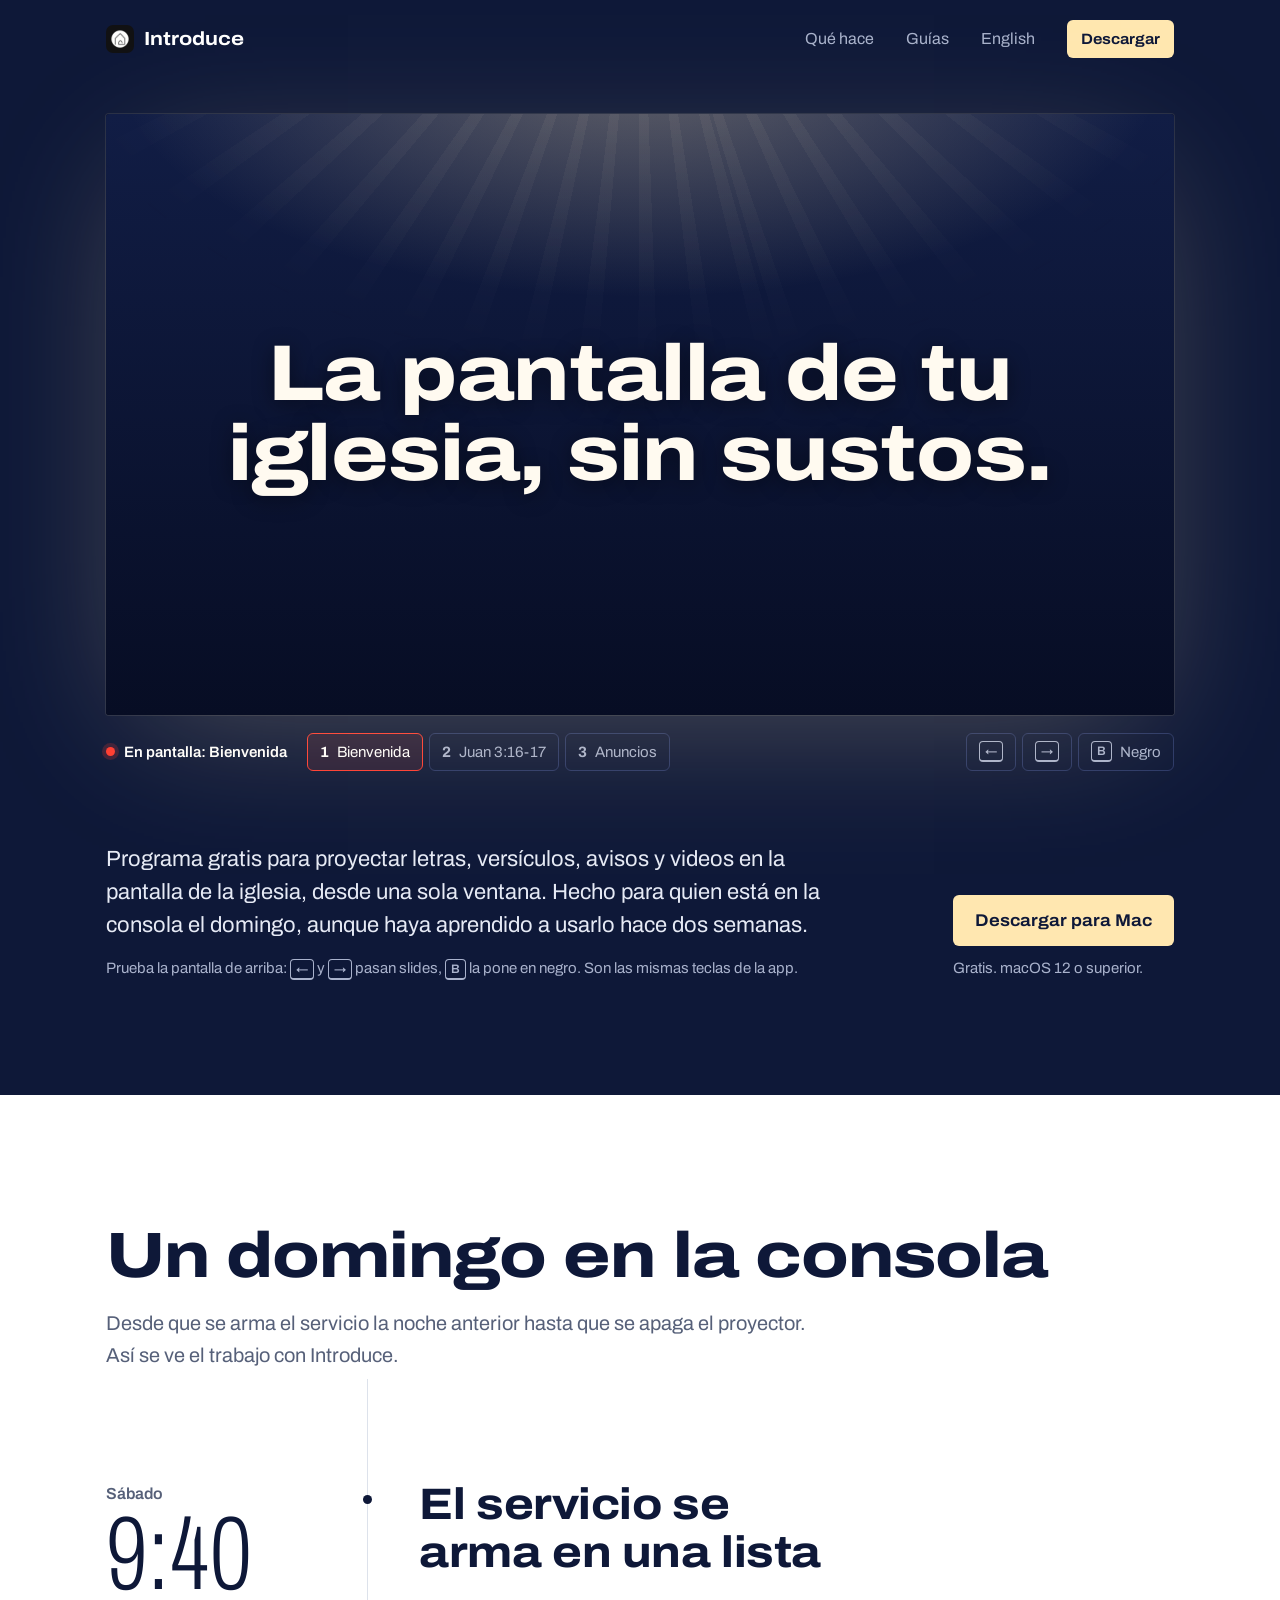
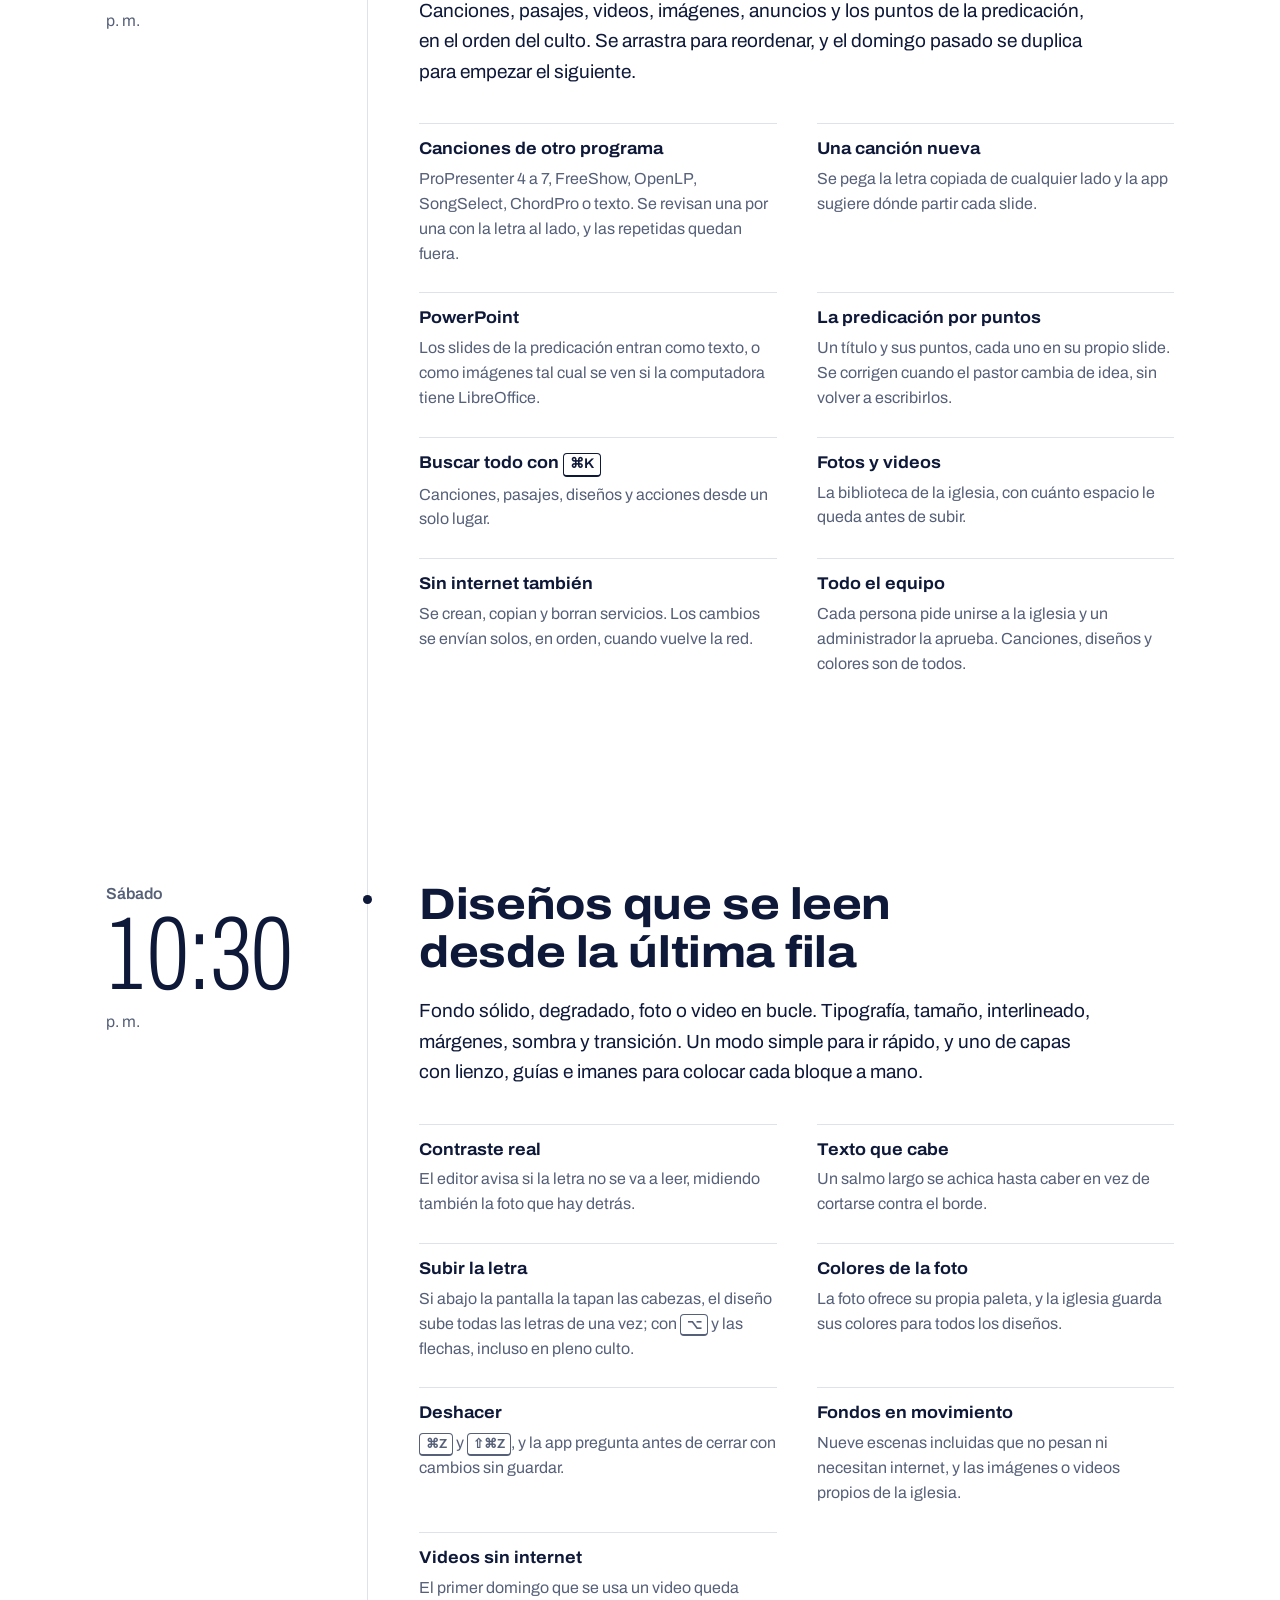
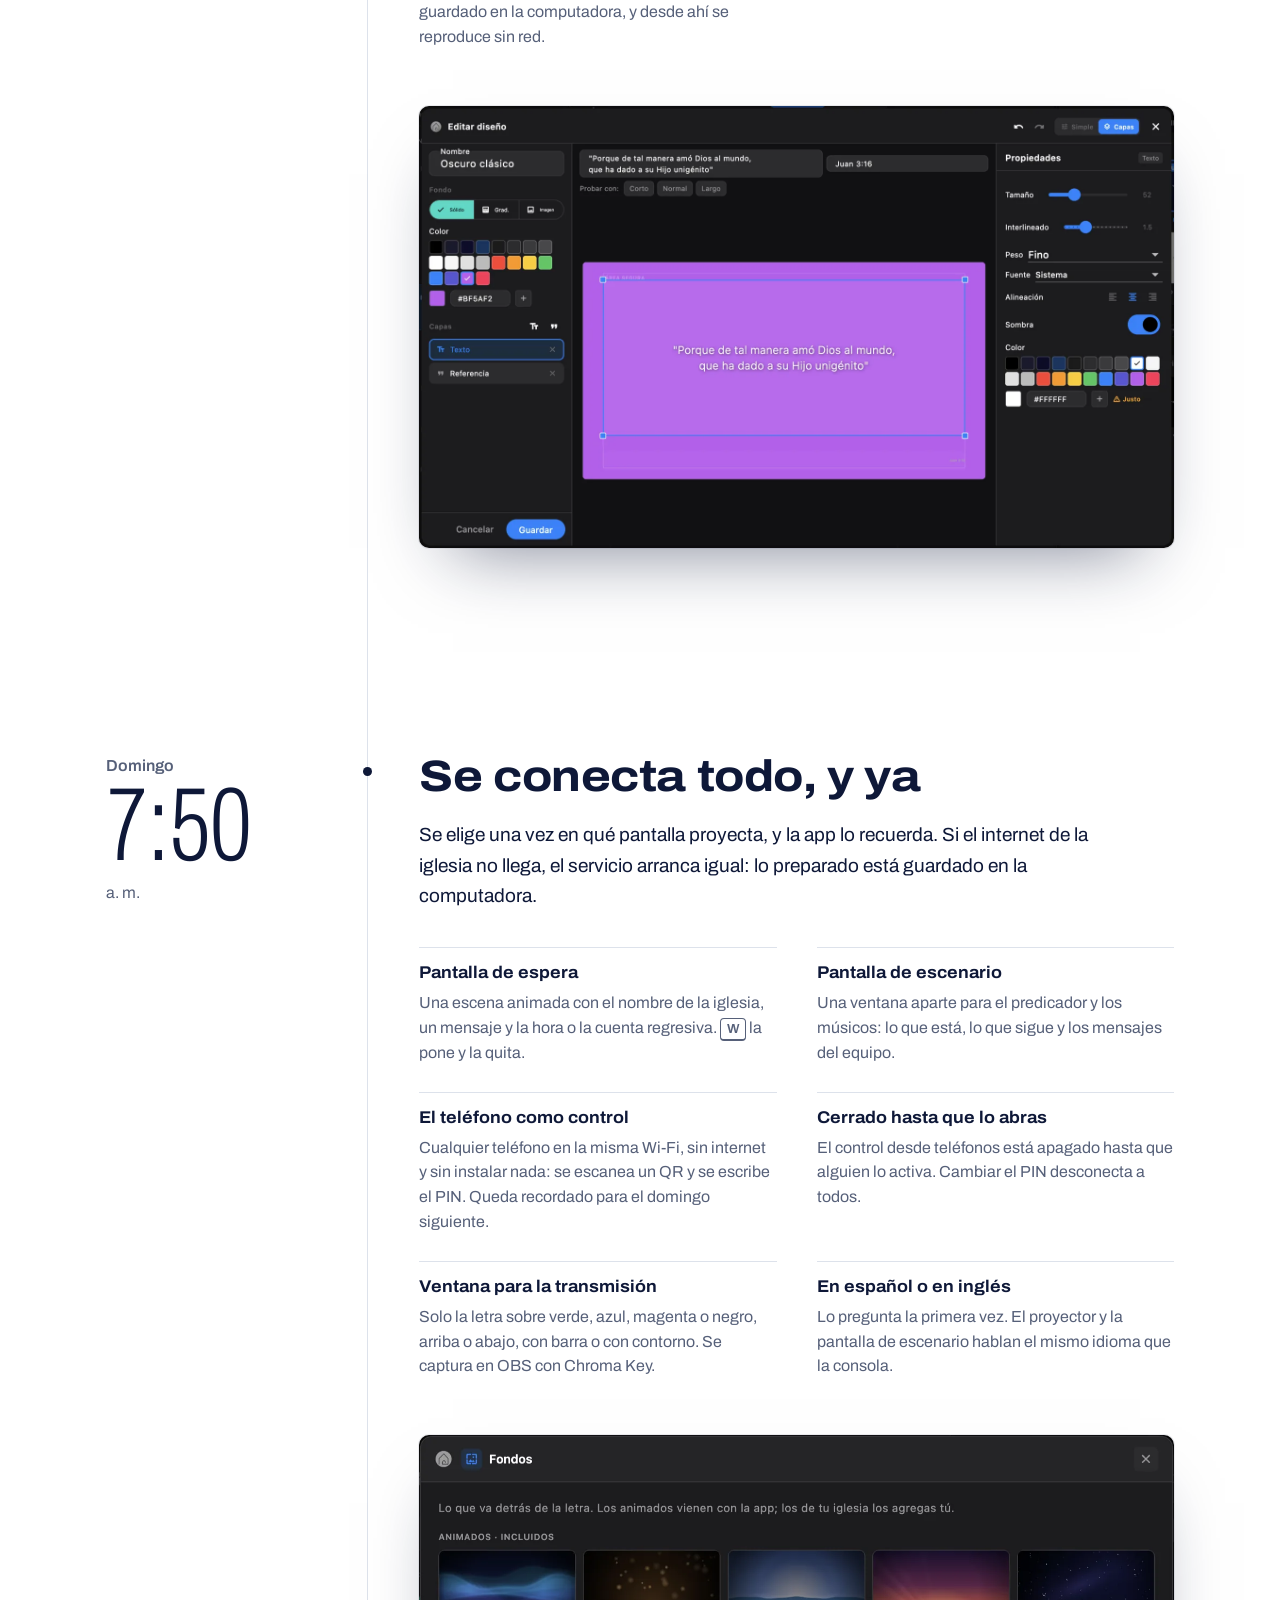
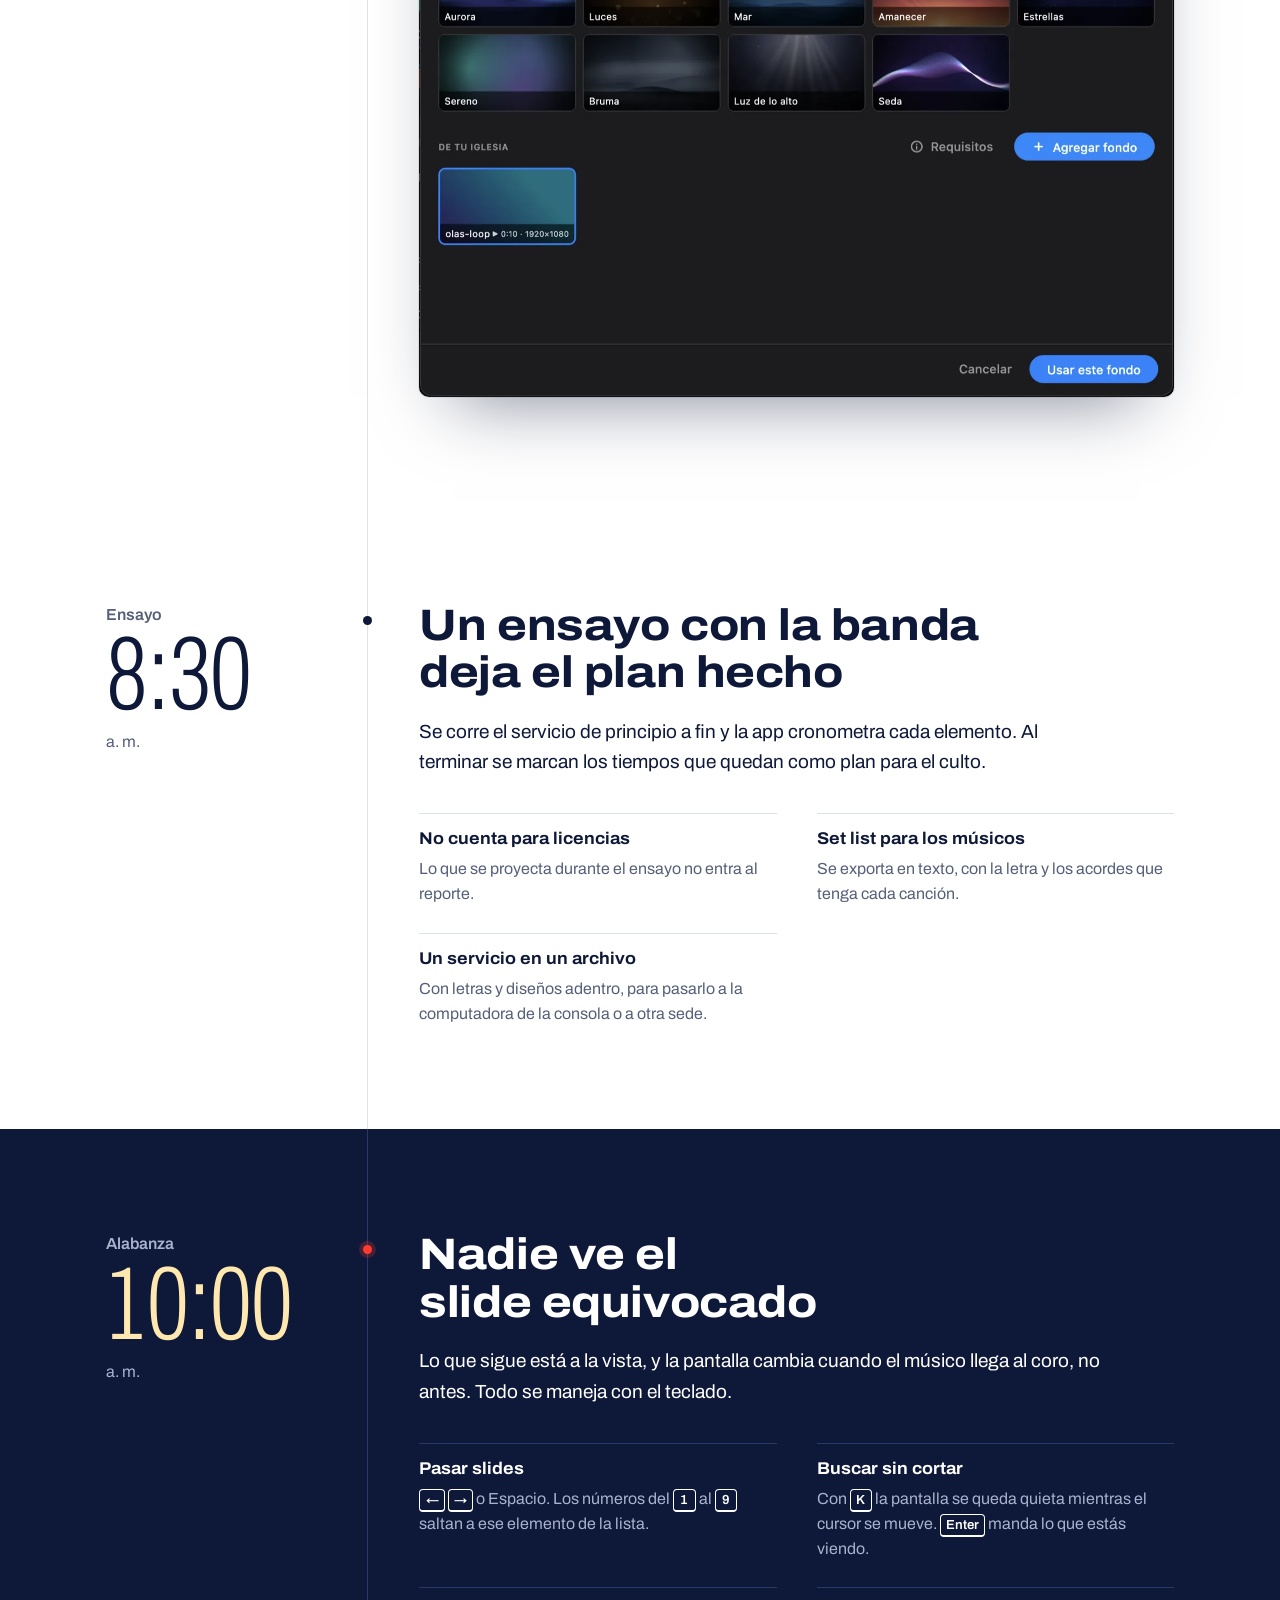
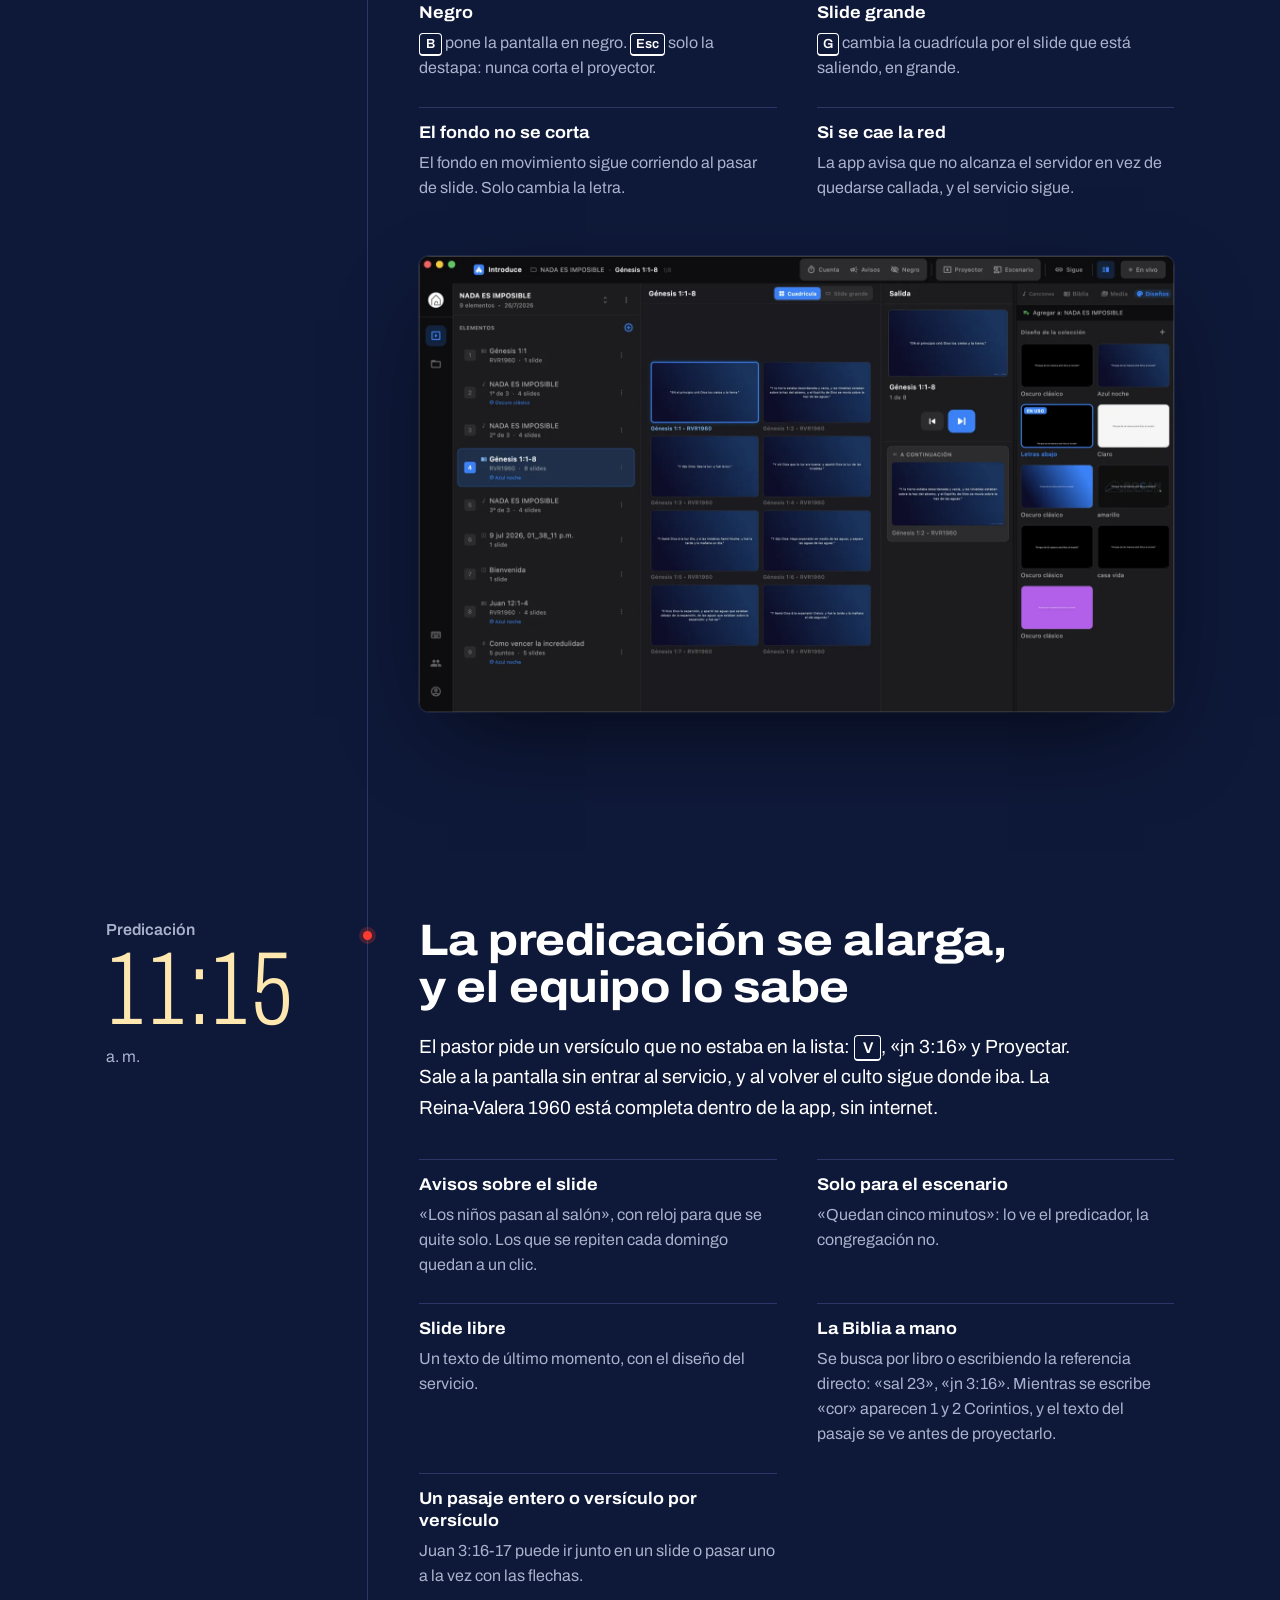
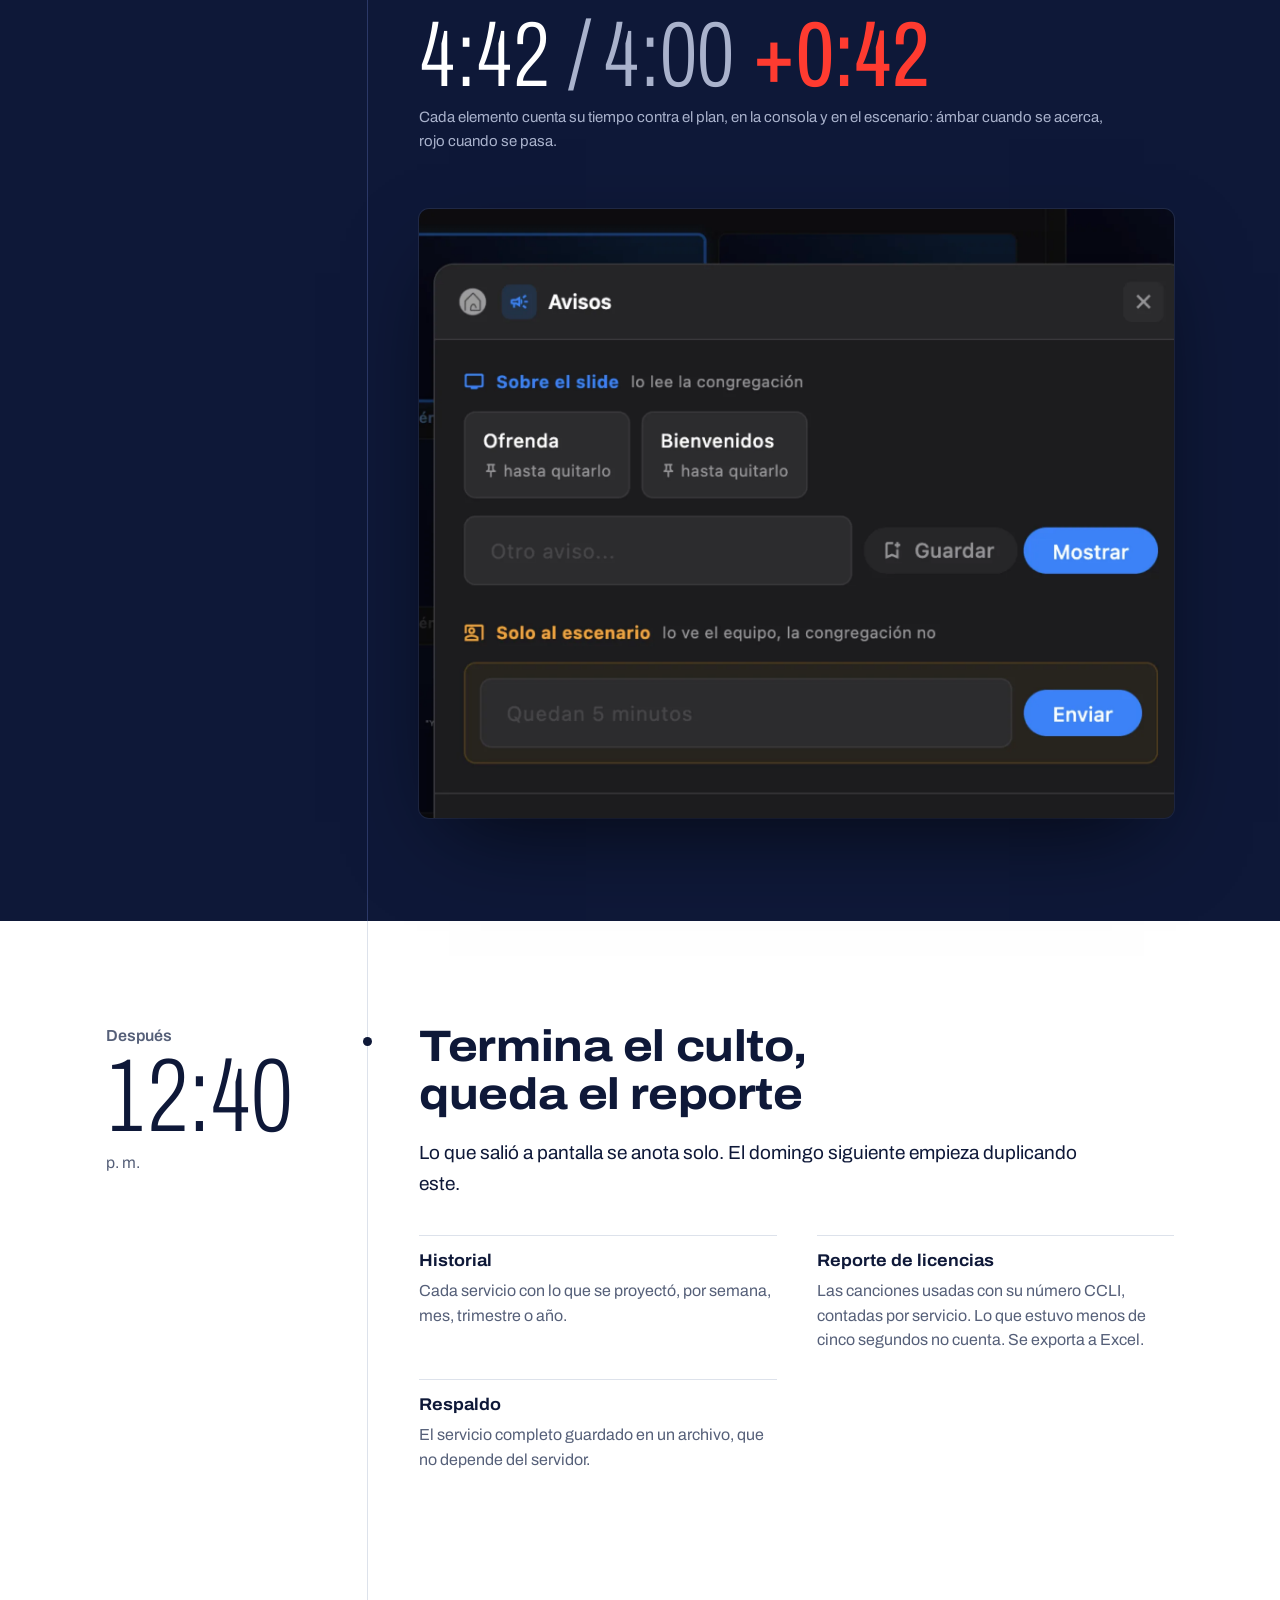
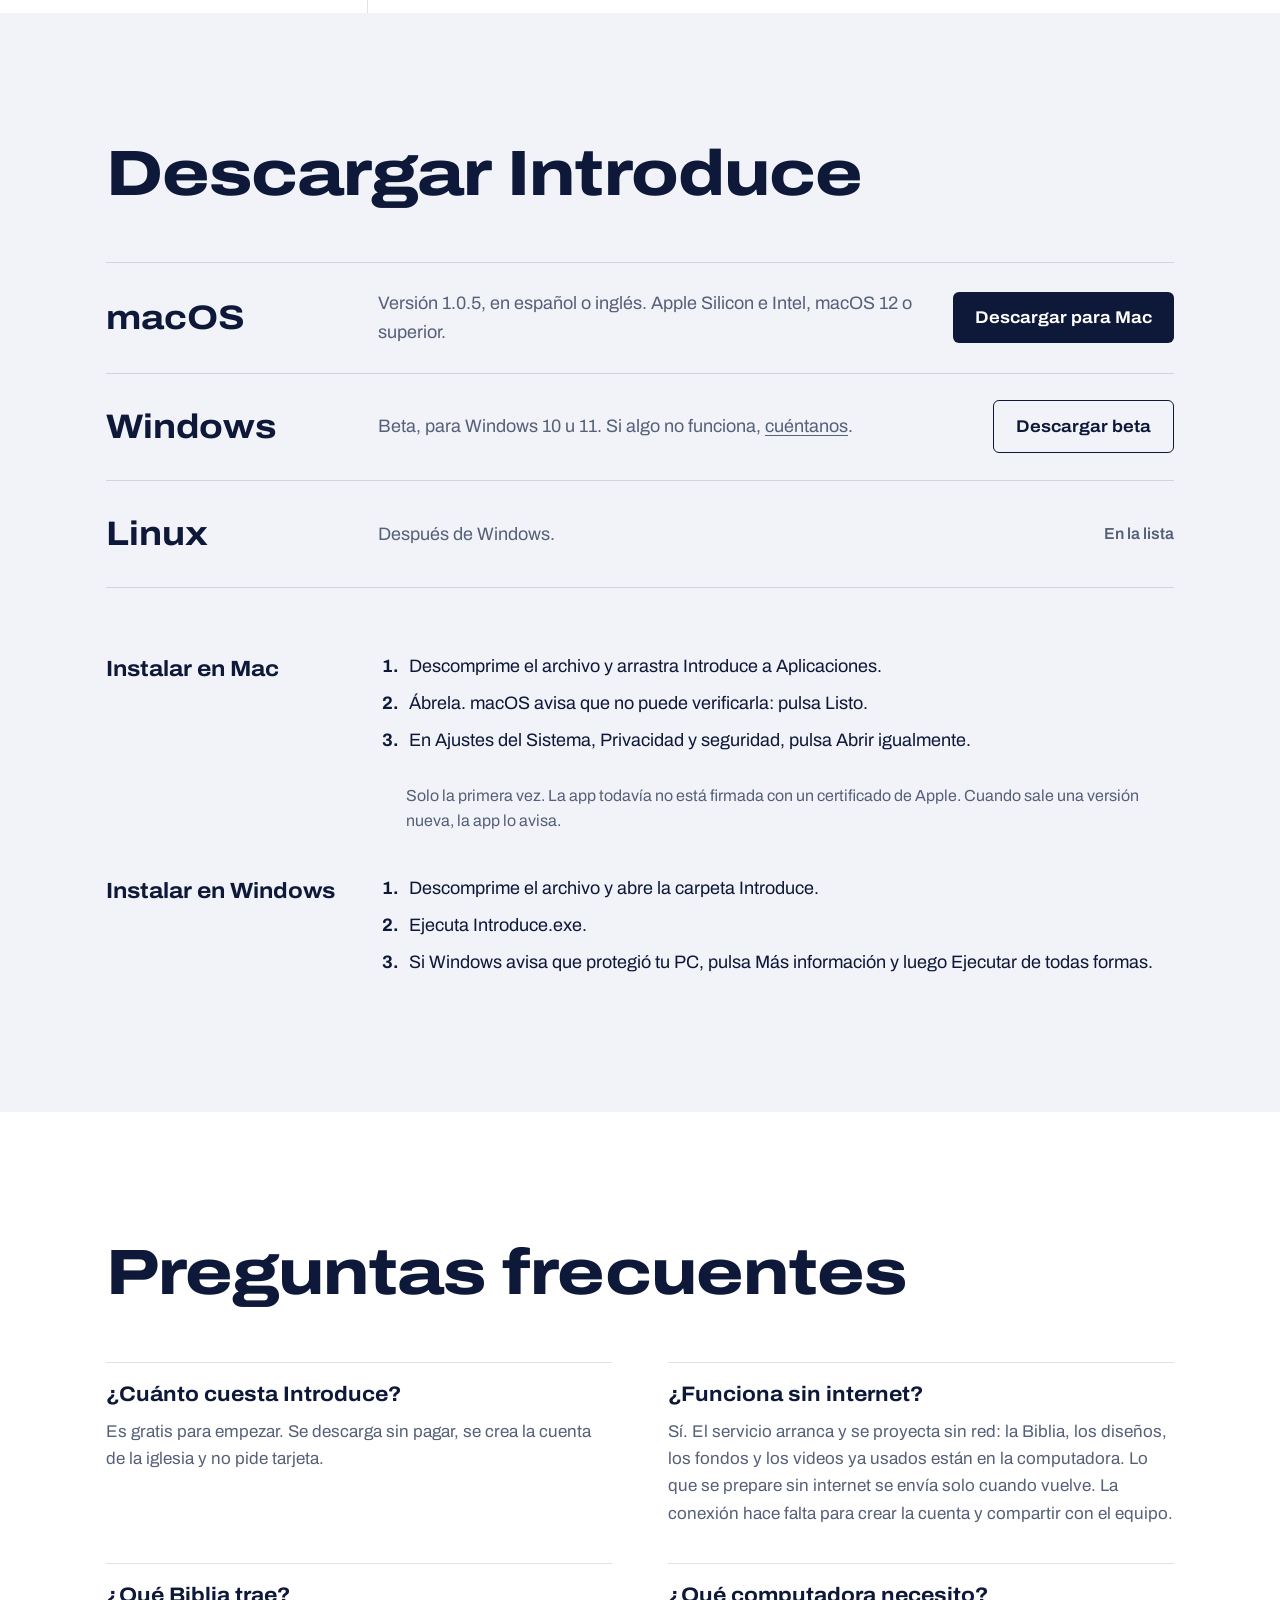
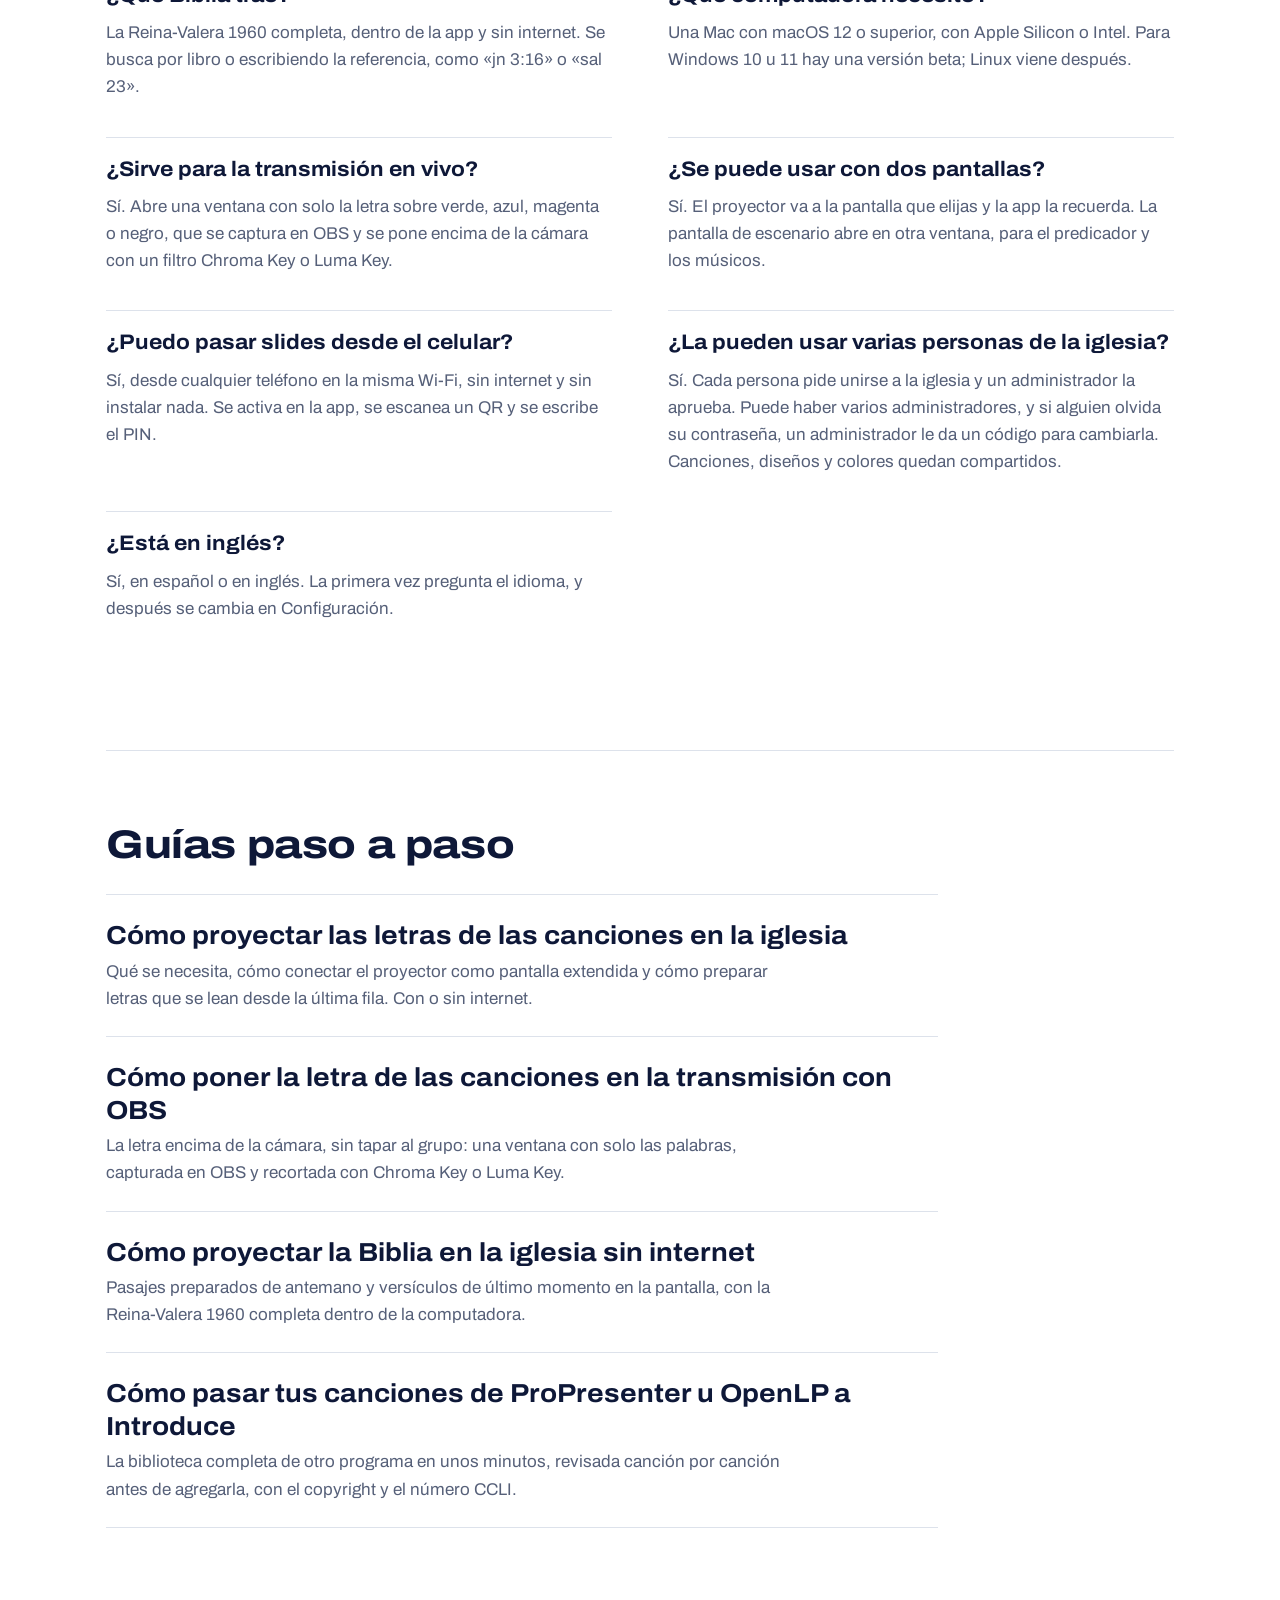
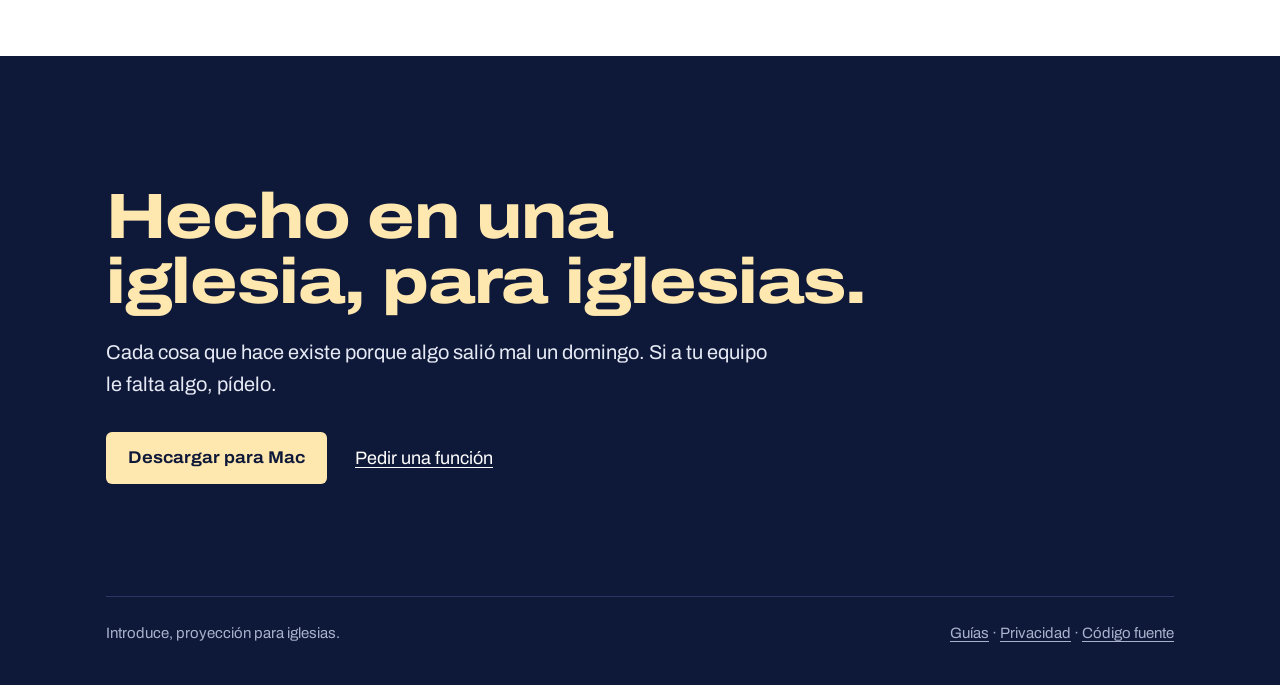
==== index.html @ 2f741be6 "Say what Enter actually does in the quick verse box Enter adds the passage to the service; projectin" ====
<!doctype html>
<html lang="es">
<head>
<meta charset="utf-8">
<meta name="viewport" content="width=device-width, initial-scale=1">
<title>Introduce: software de proyección para iglesias, gratis</title>
<meta name="description" content="Proyecta letras, versículos y avisos en la pantalla de tu iglesia desde una sola ventana. Gratis, funciona sin internet e importa tus canciones de ProPresenter u OpenLP.">
<meta name="theme-color" content="#0e1838">
<link rel="canonical" href="https://introducechurch.com/">

<link rel="alternate" hreflang="es" href="https://introducechurch.com/">
<link rel="alternate" hreflang="en" href="https://introducechurch.com/en/">
<link rel="alternate" hreflang="x-default" href="https://introducechurch.com/">

<meta property="og:site_name" content="Introduce">
<meta property="og:type" content="website">
<meta property="og:locale" content="es_LA">
<meta property="og:locale:alternate" content="en_US">
<meta property="og:url" content="https://introducechurch.com/">
<meta property="og:title" content="Introduce: la pantalla de tu iglesia, sin sustos">
<meta property="og:description" content="Programa gratis para proyectar letras, versículos y avisos en la iglesia. Funciona sin internet.">
<meta property="og:image" content="https://introducechurch.com/assets/og-es.png">
<meta property="og:image:width" content="1200">
<meta property="og:image:height" content="630">
<meta property="og:image:alt" content="La pantalla de tu iglesia, sin sustos. Introduce, introducechurch.com">
<meta name="twitter:card" content="summary_large_image">

<link rel="icon" type="image/png" sizes="256x256" href="assets/icon.png">
<link rel="apple-touch-icon" href="assets/icon-512.png">
<link rel="preconnect" href="https://fonts.googleapis.com">
<link rel="preconnect" href="https://fonts.gstatic.com" crossorigin>
<link href="https://fonts.googleapis.com/css2?family=Archivo:wdth,wght@62..125,100..900&display=swap" rel="stylesheet">
<link rel="stylesheet" href="styles.css">
<script>document.documentElement.classList.add('js')</script>
<script type="application/ld+json">
{
  "@context": "https://schema.org",
  "@graph": [
    {
      "@type": "WebSite",
      "@id": "https://introducechurch.com/#website",
      "url": "https://introducechurch.com/",
      "name": "Introduce",
      "alternateName": "Introduce Church",
      "inLanguage": [
        "es",
        "en"
      ]
    },
    {
      "@type": "SoftwareApplication",
      "@id": "https://introducechurch.com/#app",
      "name": "Introduce",
      "description": "Programa para proyectar letras, versículos, avisos y videos en la pantalla de la iglesia, con o sin internet.",
      "applicationCategory": "MultimediaApplication",
      "operatingSystem": "macOS 12+, Windows 10+",
      "softwareVersion": "1.0.5",
      "inLanguage": [
        "es",
        "en"
      ],
      "url": "https://introducechurch.com/",
      "downloadUrl": "https://github.com/steven230500/introduce-church/releases/latest",
      "image": "https://introducechurch.com/assets/og-es.png",
      "screenshot": "https://introducechurch.com/assets/panel-principal.webp",
      "offers": {
        "@type": "Offer",
        "price": "0",
        "priceCurrency": "USD"
      }
    }
  ]
}
</script>
</head>
<body>

<a class="saltar" href="#domingo">Saltar al contenido</a>

<header class="cabecera">
  <div class="contenedor">
    <a class="marca" href="/">
      <img src="assets/icon.png" alt="" width="28" height="28">
      <span>Introduce</span>
    </a>
    <nav aria-label="Principal">
      <a class="opcional" href="#domingo">Qué hace</a>
      <a class="opcional" href="/guias/">Guías</a>
      <a href="/en/" hreflang="en" lang="en">English</a>
      <a class="boton boton-luz" href="#descargar">Descargar</a>
    </nav>
  </div>
</header>

<main>

  <section class="escenario" aria-label="Presentación">
    <div class="contenedor">
      <div class="monitor">

      <div class="pantalla" data-pantalla>
        <div class="escena" aria-hidden="true"></div>

        <div class="slide" data-item="0">
          <h1>La pantalla de tu iglesia, sin sustos.</h1>
        </div>

        <div class="slide" data-item="1" aria-hidden="true">
          <p class="versiculo">Porque de tal manera amó Dios al mundo, que ha dado a su Hijo unigénito, para que todo aquel que en él cree, no se pierda, mas tenga vida eterna.</p>
          <p class="cita">Juan 3:16, RVR1960</p>
        </div>

        <div class="slide" data-item="1" aria-hidden="true">
          <p class="versiculo">Porque no envió Dios a su Hijo al mundo para condenar al mundo, sino para que el mundo sea salvo por él.</p>
          <p class="cita">Juan 3:17, RVR1960</p>
        </div>

        <div class="slide" data-item="2" aria-hidden="true">
          <p class="anuncio-hora">Esta noche a las 7:00</p>
          <p class="anuncio">Reunión de jóvenes</p>
        </div>

        <div class="negro" aria-hidden="true"></div>
        <div class="encendido" aria-hidden="true"></div>
      </div>

      <div class="consola" data-consola
           data-texto-vivo="En pantalla"
           data-texto-negro="Pantalla en negro"
           data-texto-de="de">
        <p class="estado" data-estado aria-live="polite">En pantalla</p>

        <ol class="lista" aria-label="Orden del servicio">
          <li><button type="button" data-ir="0"><span class="numero">1</span> Bienvenida</button></li>
          <li><button type="button" data-ir="1"><span class="numero">2</span> Juan 3:16-17</button></li>
          <li><button type="button" data-ir="2"><span class="numero">3</span> Anuncios</button></li>
        </ol>

        <div class="mandos">
          <button type="button" data-accion="anterior" aria-label="Slide anterior"><kbd>←</kbd></button>
          <button type="button" data-accion="siguiente" aria-label="Siguiente slide"><kbd>→</kbd></button>
          <button type="button" data-accion="negro" aria-pressed="false"><kbd>B</kbd> Negro</button>
        </div>
      </div>

      </div>

      <div class="presentacion">
        <div>
          <p class="entrada">
            Programa gratis para proyectar letras, versículos, avisos y videos
            en la pantalla de la iglesia, desde una sola ventana. Hecho para
            quien está en la consola el domingo, aunque haya aprendido a usarlo
            hace dos semanas.
          </p>
          <p class="pista">
            Prueba la pantalla de arriba: <kbd>←</kbd> y <kbd>→</kbd> pasan slides,
            <kbd>B</kbd> la pone en negro. Son las mismas teclas de la app.
          </p>
        </div>
        <div class="descarga-rapida">
          <a class="boton boton-luz" href="#descargar">Descargar para Mac</a>
          <p>Gratis. macOS 12 o superior.</p>
        </div>
      </div>

    </div>
  </section>

  <section id="domingo" aria-labelledby="domingo-titulo">

    <div class="domingo-intro contenedor">
      <h2 id="domingo-titulo">Un domingo en la consola</h2>
      <p>
        Desde que se arma el servicio la noche anterior hasta que se apaga el
        proyector. Así se ve el trabajo con Introduce.
      </p>
    </div>

    <article class="parada">
      <div class="contenedor">
        <p class="reloj"><span class="dia">Sábado</span><time datetime="21:40">9:40</time><span class="meridiano">p. m.</span></p>
        <div class="cuerpo">
          <h3>El servicio se arma en una lista</h3>
          <p>
            Canciones, pasajes, videos, imágenes, anuncios y los puntos de la
            predicación, en el orden del culto. Se arrastra para reordenar, y el
            domingo pasado se duplica para empezar el siguiente.
          </p>
          <dl class="funciones">
            <div>
              <dt>Canciones de otro programa</dt>
              <dd>ProPresenter 4 a 7, FreeShow, OpenLP, SongSelect, ChordPro o texto. Se revisan una por una con la letra al lado, y las repetidas quedan fuera.</dd>
            </div>
            <div>
              <dt>Una canción nueva</dt>
              <dd>Se pega la letra copiada de cualquier lado y la app sugiere dónde partir cada slide.</dd>
            </div>
            <div>
              <dt>PowerPoint</dt>
              <dd>Los slides de la predicación entran como texto, o como imágenes tal cual se ven si la computadora tiene LibreOffice.</dd>
            </div>
            <div>
              <dt>La predicación por puntos</dt>
              <dd>Un título y sus puntos, cada uno en su propio slide. Se corrigen cuando el pastor cambia de idea, sin volver a escribirlos.</dd>
            </div>
            <div>
              <dt>Buscar todo con <kbd>⌘K</kbd></dt>
              <dd>Canciones, pasajes, diseños y acciones desde un solo lugar.</dd>
            </div>
            <div>
              <dt>Fotos y videos</dt>
              <dd>La biblioteca de la iglesia, con cuánto espacio le queda antes de subir.</dd>
            </div>
            <div>
              <dt>Sin internet también</dt>
              <dd>Se crean, copian y borran servicios. Los cambios se envían solos, en orden, cuando vuelve la red.</dd>
            </div>
            <div>
              <dt>Todo el equipo</dt>
              <dd>Cada persona pide unirse a la iglesia y un administrador la aprueba. Canciones, diseños y colores son de todos.</dd>
            </div>
          </dl>
        </div>
      </div>
    </article>

    <article class="parada">
      <div class="contenedor">
        <p class="reloj"><span class="dia">Sábado</span><time datetime="22:30">10:30</time><span class="meridiano">p. m.</span></p>
        <div class="cuerpo">
          <h3>Diseños que se leen desde la última fila</h3>
          <p>
            Fondo sólido, degradado, foto o video en bucle. Tipografía, tamaño,
            interlineado, márgenes, sombra y transición. Un modo simple para ir
            rápido, y uno de capas con lienzo, guías e imanes para colocar cada
            bloque a mano.
          </p>
          <dl class="funciones">
            <div>
              <dt>Contraste real</dt>
              <dd>El editor avisa si la letra no se va a leer, midiendo también la foto que hay detrás.</dd>
            </div>
            <div>
              <dt>Texto que cabe</dt>
              <dd>Un salmo largo se achica hasta caber en vez de cortarse contra el borde.</dd>
            </div>
            <div>
              <dt>Subir la letra</dt>
              <dd>Si abajo la pantalla la tapan las cabezas, el diseño sube todas las letras de una vez; con <kbd>⌥</kbd> y las flechas, incluso en pleno culto.</dd>
            </div>
            <div>
              <dt>Colores de la foto</dt>
              <dd>La foto ofrece su propia paleta, y la iglesia guarda sus colores para todos los diseños.</dd>
            </div>
            <div>
              <dt>Deshacer</dt>
              <dd><kbd>⌘Z</kbd> y <kbd>⇧⌘Z</kbd>, y la app pregunta antes de cerrar con cambios sin guardar.</dd>
            </div>
            <div>
              <dt>Fondos en movimiento</dt>
              <dd>Nueve escenas incluidas que no pesan ni necesitan internet, y las imágenes o videos propios de la iglesia.</dd>
            </div>
            <div>
              <dt>Videos sin internet</dt>
              <dd>El primer domingo que se usa un video queda guardado en la computadora, y desde ahí se reproduce sin red.</dd>
            </div>
          </dl>
          <figure class="captura">
            <img src="assets/editor-capas.webp" alt="Editor de diseños en modo de capas, con el lienzo, las guías y el área segura" width="1600" height="937" loading="lazy" decoding="async">
          </figure>
        </div>
      </div>
    </article>

    <article class="parada">
      <div class="contenedor">
        <p class="reloj"><span class="dia">Domingo</span><time datetime="07:50">7:50</time><span class="meridiano">a. m.</span></p>
        <div class="cuerpo">
          <h3>Se conecta todo, y ya</h3>
          <p>
            Se elige una vez en qué pantalla proyecta, y la app lo recuerda. Si
            el internet de la iglesia no llega, el servicio arranca igual: lo
            preparado está guardado en la computadora.
          </p>
          <dl class="funciones">
            <div>
              <dt>Pantalla de espera</dt>
              <dd>Una escena animada con el nombre de la iglesia, un mensaje y la hora o la cuenta regresiva. <kbd>W</kbd> la pone y la quita.</dd>
            </div>
            <div>
              <dt>Pantalla de escenario</dt>
              <dd>Una ventana aparte para el predicador y los músicos: lo que está, lo que sigue y los mensajes del equipo.</dd>
            </div>
            <div>
              <dt>El teléfono como control</dt>
              <dd>Cualquier teléfono en la misma Wi-Fi, sin internet y sin instalar nada: se escanea un QR y se escribe el PIN. Queda recordado para el domingo siguiente.</dd>
            </div>
            <div>
              <dt>Cerrado hasta que lo abras</dt>
              <dd>El control desde teléfonos está apagado hasta que alguien lo activa. Cambiar el PIN desconecta a todos.</dd>
            </div>
            <div>
              <dt>Ventana para la transmisión</dt>
              <dd>Solo la letra sobre verde, azul, magenta o negro, arriba o abajo, con barra o con contorno. Se captura en OBS con Chroma Key.</dd>
            </div>
            <div>
              <dt>En español o en inglés</dt>
              <dd>Lo pregunta la primera vez. El proyector y la pantalla de escenario hablan el mismo idioma que la consola.</dd>
            </div>
          </dl>
          <figure class="captura angosta">
            <img src="assets/fondos.webp" alt="Selector de fondos con las nueve escenas animadas incluidas y un fondo propio de la iglesia" width="1400" height="1042" loading="lazy" decoding="async">
          </figure>
        </div>
      </div>
    </article>

    <article class="parada">
      <div class="contenedor">
        <p class="reloj"><span class="dia">Ensayo</span><time datetime="08:30">8:30</time><span class="meridiano">a. m.</span></p>
        <div class="cuerpo">
          <h3>Un ensayo con la banda deja el plan hecho</h3>
          <p>
            Se corre el servicio de principio a fin y la app cronometra cada
            elemento. Al terminar se marcan los tiempos que quedan como plan
            para el culto.
          </p>
          <dl class="funciones">
            <div>
              <dt>No cuenta para licencias</dt>
              <dd>Lo que se proyecta durante el ensayo no entra al reporte.</dd>
            </div>
            <div>
              <dt>Set list para los músicos</dt>
              <dd>Se exporta en texto, con la letra y los acordes que tenga cada canción.</dd>
            </div>
            <div>
              <dt>Un servicio en un archivo</dt>
              <dd>Con letras y diseños adentro, para pasarlo a la computadora de la consola o a otra sede.</dd>
            </div>
          </dl>
        </div>
      </div>
    </article>

    <article class="parada apagado">
      <div class="contenedor">
        <p class="reloj"><span class="dia">Alabanza</span><time datetime="10:00">10:00</time><span class="meridiano">a. m.</span></p>
        <div class="cuerpo">
          <h3>Nadie ve el slide equivocado</h3>
          <p>
            Lo que sigue está a la vista, y la pantalla cambia cuando el músico
            llega al coro, no antes. Todo se maneja con el teclado.
          </p>
          <dl class="funciones">
            <div>
              <dt>Pasar slides</dt>
              <dd><kbd>←</kbd> <kbd>→</kbd> o Espacio. Los números del <kbd>1</kbd> al <kbd>9</kbd> saltan a ese elemento de la lista.</dd>
            </div>
            <div>
              <dt>Buscar sin cortar</dt>
              <dd>Con <kbd>K</kbd> la pantalla se queda quieta mientras el cursor se mueve. <kbd>Enter</kbd> manda lo que estás viendo.</dd>
            </div>
            <div>
              <dt>Negro</dt>
              <dd><kbd>B</kbd> pone la pantalla en negro. <kbd>Esc</kbd> solo la destapa: nunca corta el proyector.</dd>
            </div>
            <div>
              <dt>Slide grande</dt>
              <dd><kbd>G</kbd> cambia la cuadrícula por el slide que está saliendo, en grande.</dd>
            </div>
            <div>
              <dt>El fondo no se corta</dt>
              <dd>El fondo en movimiento sigue corriendo al pasar de slide. Solo cambia la letra.</dd>
            </div>
            <div>
              <dt>Si se cae la red</dt>
              <dd>La app avisa que no alcanza el servidor en vez de quedarse callada, y el servicio sigue.</dd>
            </div>
          </dl>
          <figure class="captura">
            <img src="assets/panel-principal.webp" alt="Consola del operador: el orden del servicio a la izquierda, la cuadrícula de slides al centro y la salida con lo que sigue a la derecha" width="1600" height="966" loading="lazy" decoding="async">
          </figure>
        </div>
      </div>
    </article>

    <article class="parada apagado">
      <div class="contenedor">
        <p class="reloj"><span class="dia">Predicación</span><time datetime="11:15">11:15</time><span class="meridiano">a. m.</span></p>
        <div class="cuerpo">
          <h3>La predicación se alarga, y el equipo lo sabe</h3>
          <p>
            El pastor pide un versículo que no estaba en la lista: <kbd>V</kbd>,
            «jn 3:16» y Proyectar. Sale a la pantalla sin entrar al servicio, y
            al volver el culto sigue donde iba. La Reina-Valera 1960 está
            completa dentro de la app, sin internet.
          </p>
          <dl class="funciones">
            <div>
              <dt>Avisos sobre el slide</dt>
              <dd>«Los niños pasan al salón», con reloj para que se quite solo. Los que se repiten cada domingo quedan a un clic.</dd>
            </div>
            <div>
              <dt>Solo para el escenario</dt>
              <dd>«Quedan cinco minutos»: lo ve el predicador, la congregación no.</dd>
            </div>
            <div>
              <dt>Slide libre</dt>
              <dd>Un texto de último momento, con el diseño del servicio.</dd>
            </div>
            <div>
              <dt>La Biblia a mano</dt>
              <dd>Se busca por libro o escribiendo la referencia directo: «sal 23», «jn 3:16». Mientras se escribe «cor» aparecen 1 y 2 Corintios, y el texto del pasaje se ve antes de proyectarlo.</dd>
            </div>
            <div>
              <dt>Un pasaje entero o versículo por versículo</dt>
              <dd>Juan 3:16-17 puede ir junto en un slide o pasar uno a la vez con las flechas.</dd>
            </div>
          </dl>
          <p class="cronometro" aria-label="Cuatro minutos cuarenta y dos de cuatro planeados, cuarenta y dos segundos de más">
            <span class="tiempo">4:42</span>
            <span class="tiempo plan">/ 4:00</span>
            <span class="tiempo pasado">+0:42</span>
            <span class="explica">Cada elemento cuenta su tiempo contra el plan, en la consola y en el escenario: ámbar cuando se acerca, rojo cuando se pasa.</span>
          </p>
          <figure class="captura angosta">
            <img src="assets/avisos.webp" alt="Diálogo de avisos con dos avisos guardados y el mensaje para el escenario" width="1600" height="1292" loading="lazy" decoding="async">
          </figure>
        </div>
      </div>
    </article>

    <article class="parada final">
      <div class="contenedor">
        <p class="reloj"><span class="dia">Después</span><time datetime="12:40">12:40</time><span class="meridiano">p. m.</span></p>
        <div class="cuerpo">
          <h3>Termina el culto, queda el reporte</h3>
          <p>
            Lo que salió a pantalla se anota solo. El domingo siguiente empieza
            duplicando este.
          </p>
          <dl class="funciones">
            <div>
              <dt>Historial</dt>
              <dd>Cada servicio con lo que se proyectó, por semana, mes, trimestre o año.</dd>
            </div>
            <div>
              <dt>Reporte de licencias</dt>
              <dd>Las canciones usadas con su número CCLI, contadas por servicio. Lo que estuvo menos de cinco segundos no cuenta. Se exporta a Excel.</dd>
            </div>
            <div>
              <dt>Respaldo</dt>
              <dd>El servicio completo guardado en un archivo, que no depende del servidor.</dd>
            </div>
          </dl>
        </div>
      </div>
    </article>

  </section>

  <section id="descargar" class="descargas" aria-labelledby="descargar-titulo">
    <div class="contenedor">
      <h2 id="descargar-titulo">Descargar Introduce</h2>

      <ul class="plataformas">
        <li>
          <span class="so">macOS</span>
          <p class="detalle">Versión 1.0.5, en español o inglés. Apple Silicon e Intel, macOS 12 o superior.</p>
          <a class="boton boton-tinta" href="/descargar/mac" rel="nofollow">Descargar para Mac</a>
        </li>
        <li>
          <span class="so">Windows</span>
          <p class="detalle">Beta, para Windows 10 u 11. Si algo no funciona, <a href="https://github.com/steven230500/introduce-church/issues">cuéntanos</a>.</p>
          <a class="boton boton-contorno" href="/descargar/windows" rel="nofollow">Descargar beta</a>
        </li>
        <li>
          <span class="so">Linux</span>
          <p class="detalle">Después de Windows.</p>
          <span class="pendiente">En la lista</span>
        </li>
      </ul>

      <div class="instalar">
        <h3>Instalar en Mac</h3>
        <ol>
          <li>Descomprime el archivo y arrastra Introduce a Aplicaciones.</li>
          <li>Ábrela. macOS avisa que no puede verificarla: pulsa Listo.</li>
          <li>En Ajustes del Sistema, Privacidad y seguridad, pulsa Abrir igualmente.</li>
        </ol>
        <p class="aclaracion">Solo la primera vez. La app todavía no está firmada con un certificado de Apple. Cuando sale una versión nueva, la app lo avisa.</p>
      </div>

      <div class="instalar">
        <h3>Instalar en Windows</h3>
        <ol>
          <li>Descomprime el archivo y abre la carpeta Introduce.</li>
          <li>Ejecuta Introduce.exe.</li>
          <li>Si Windows avisa que protegió tu PC, pulsa Más información y luego Ejecutar de todas formas.</li>
        </ol>
      </div>
    </div>
  </section>

  <section id="preguntas" class="preguntas" aria-labelledby="preguntas-titulo">
    <div class="contenedor">
      <h2 id="preguntas-titulo">Preguntas frecuentes</h2>
      <div class="lista-preguntas">
        <div>
          <h3>¿Cuánto cuesta Introduce?</h3>
          <p>Es gratis para empezar. Se descarga sin pagar, se crea la cuenta de la iglesia y no pide tarjeta.</p>
        </div>
        <div>
          <h3>¿Funciona sin internet?</h3>
          <p>Sí. El servicio arranca y se proyecta sin red: la Biblia, los diseños, los fondos y los videos ya usados están en la computadora. Lo que se prepare sin internet se envía solo cuando vuelve. La conexión hace falta para crear la cuenta y compartir con el equipo.</p>
        </div>
        <div>
          <h3>¿Qué Biblia trae?</h3>
          <p>La Reina-Valera 1960 completa, dentro de la app y sin internet. Se busca por libro o escribiendo la referencia, como «jn 3:16» o «sal 23».</p>
        </div>
        <div>
          <h3>¿Qué computadora necesito?</h3>
          <p>Una Mac con macOS 12 o superior, con Apple Silicon o Intel. Para Windows 10 u 11 hay una versión beta; Linux viene después.</p>
        </div>
        <div>
          <h3>¿Sirve para la transmisión en vivo?</h3>
          <p>Sí. Abre una ventana con solo la letra sobre verde, azul, magenta o negro, que se captura en OBS y se pone encima de la cámara con un filtro Chroma Key o Luma Key.</p>
        </div>
        <div>
          <h3>¿Se puede usar con dos pantallas?</h3>
          <p>Sí. El proyector va a la pantalla que elijas y la app la recuerda. La pantalla de escenario abre en otra ventana, para el predicador y los músicos.</p>
        </div>
        <div>
          <h3>¿Puedo pasar slides desde el celular?</h3>
          <p>Sí, desde cualquier teléfono en la misma Wi-Fi, sin internet y sin instalar nada. Se activa en la app, se escanea un QR y se escribe el PIN.</p>
        </div>
        <div>
          <h3>¿La pueden usar varias personas de la iglesia?</h3>
          <p>Sí. Cada persona pide unirse a la iglesia y un administrador la aprueba. Puede haber varios administradores, y si alguien olvida su contraseña, un administrador le da un código para cambiarla. Canciones, diseños y colores quedan compartidos.</p>
        </div>
        <div>
          <h3>¿Está en inglés?</h3>
          <p>Sí, en español o en inglés. La primera vez pregunta el idioma, y después se cambia en Configuración.</p>
        </div>
      </div>
    </div>
  </section>

  <section class="guias-portada" aria-labelledby="guias-titulo">
    <div class="contenedor">
      <div>
        <h2 id="guias-titulo">Guías paso a paso</h2>
        <ul class="lista-guias">
          <li><a href="/guias/proyectar-letras-en-la-iglesia/"><span class="titulo">Cómo proyectar las letras de las canciones en la iglesia</span><span class="de-que-trata">Qué se necesita, cómo conectar el proyector como pantalla extendida y cómo preparar letras que se lean desde la última fila. Con o sin internet.</span></a></li>
          <li><a href="/guias/letra-de-las-canciones-en-obs/"><span class="titulo">Cómo poner la letra de las canciones en la transmisión con OBS</span><span class="de-que-trata">La letra encima de la cámara, sin tapar al grupo: una ventana con solo las palabras, capturada en OBS y recortada con Chroma Key o Luma Key.</span></a></li>
          <li><a href="/guias/biblia-en-pantalla-sin-internet/"><span class="titulo">Cómo proyectar la Biblia en la iglesia sin internet</span><span class="de-que-trata">Pasajes preparados de antemano y versículos de último momento en la pantalla, con la Reina-Valera 1960 completa dentro de la computadora.</span></a></li>
          <li><a href="/guias/de-propresenter-a-introduce/"><span class="titulo">Cómo pasar tus canciones de ProPresenter u OpenLP a Introduce</span><span class="de-que-trata">La biblioteca completa de otro programa en unos minutos, revisada canción por canción antes de agregarla, con el copyright y el número CCLI.</span></a></li>
        </ul>
      </div>
    </div>
  </section>

  <section class="cierre" aria-labelledby="cierre-titulo">
    <div class="contenedor">
      <h2 id="cierre-titulo">Hecho en una iglesia, para iglesias.</h2>
      <p>
        Cada cosa que hace existe porque algo salió mal un domingo. Si a tu
        equipo le falta algo, pídelo.
      </p>
      <div class="acciones">
        <a class="boton boton-luz" href="#descargar">Descargar para Mac</a>
        <a href="https://github.com/steven230500/introduce-church/issues">Pedir una función</a>
      </div>

      <footer class="pie">
        <p>Introduce, proyección para iglesias.</p>
        <p><a href="/guias/">Guías</a> · <a href="/privacidad/">Privacidad</a> · <a href="https://github.com/steven230500/introduce-church">Código fuente</a></p>
      </footer>
    </div>
  </section>

</main>

<script src="demo.js" defer></script>
</body>
</html>
---- styles.css ----
/* Introduce — a Sunday seen from the desk.
 *
 * The page follows one service. It opens on the projection screen itself,
 * then walks the day by the clock: light while the service is being prepared
 * and after it ends, dark while the lights in the room are down. Colour here
 * says what time it is, not what section it is.
 *
 * One family, Archivo, used across its width axis: wide and heavy for what is
 * read from the back row, narrow and light for the clock, normal for reading.
 */

:root {
  --templo: #0e1838;      /* the room with the lights down */
  --lampara: #ffe7b0;     /* the projector's light */
  --vivo: #ff3b30;        /* on screen now; the same red as the app */
  --papel: #ffffff;
  --tinta: #0e1838;
  --gris: #566079;
  --gris-noche: #a9b2cc;
  --linea: #dde2eb;
  --linea-noche: #2b3867;

  --ancho: 1180px;
  --margen: clamp(20px, 5vw, 56px);
  --familia: "Archivo", "Helvetica Neue", Arial, sans-serif;
}

*,
*::before,
*::after { box-sizing: border-box; }

html { -webkit-text-size-adjust: 100%; }

body {
  margin: 0;
  background: var(--papel);
  color: var(--tinta);
  font-family: var(--familia);
  font-size: 18px;
  line-height: 1.6;
  font-stretch: 100%;
  text-rendering: optimizeLegibility;
}

img { display: block; max-width: 100%; height: auto; }

a { color: inherit; text-underline-offset: 0.18em; text-decoration-thickness: 1px; }

:focus-visible { outline: 3px solid var(--vivo); outline-offset: 3px; }

.contenedor {
  width: 100%;
  max-width: var(--ancho);
  margin-inline: auto;
  padding-inline: var(--margen);
}

.saltar {
  position: absolute;
  left: 12px;
  top: -60px;
  padding: 8px 14px;
  background: var(--lampara);
  color: var(--tinta);
  z-index: 10;
}
.saltar:focus { top: 12px; }

/* ── Buttons ─────────────────────────────────────────────────────────────── */

.boton {
  display: inline-flex;
  align-items: center;
  justify-content: center;
  min-height: 48px;
  padding: 12px 22px;
  border-radius: 6px;
  font-size: 17px;
  font-weight: 650;
  font-stretch: 108%;
  text-decoration: none;
  white-space: nowrap;
  transition: background-color 0.15s;
}

.boton-luz { background: var(--lampara); color: var(--tinta); }
.boton-luz:hover { background: #fff3d6; }
.boton-luz:focus-visible { outline-color: var(--lampara); }

.boton-tinta { background: var(--tinta); color: #fff; }
.boton-tinta:hover { background: #22306a; }

/* For what can be downloaded but is not finished: the Windows beta. */
.boton-contorno { border: 1px solid var(--tinta); color: var(--tinta); background: transparent; }
.boton-contorno:hover { background: #e2e6ef; }

/* ── Header ──────────────────────────────────────────────────────────────── */

.cabecera {
  background: var(--templo);
  color: #fff;
}

.cabecera .contenedor {
  display: flex;
  align-items: center;
  justify-content: space-between;
  gap: 16px;
  padding-block: 20px;
}

.marca {
  display: flex;
  align-items: center;
  gap: 10px;
  font-size: 19px;
  font-weight: 700;
  font-stretch: 115%;
  text-decoration: none;
}

.marca img { width: 28px; height: 28px; border-radius: 7px; }

.cabecera nav { display: flex; align-items: center; gap: clamp(14px, 3vw, 32px); font-size: 16px; }
.cabecera nav a:not(.boton) { color: var(--gris-noche); text-decoration: none; }
.cabecera nav a:not(.boton):hover { color: #fff; }
.cabecera .boton { min-height: 38px; padding: 7px 14px; font-size: 15px; }

/* ── The screen ──────────────────────────────────────────────────────────── */

/* Sized by the window's height as well as its width, so the desk under the
   screen is on view before anyone scrolls. */
.monitor {
  width: min(100%, calc((100svh - 200px) * 16 / 9));
  min-width: min(100%, 560px);
  margin-inline: auto;
}

.escenario {
  background: var(--templo);
  color: #fff;
  padding-block: clamp(12px, 3vw, 36px) clamp(64px, 9vw, 120px);
}

.pantalla {
  position: relative;
  aspect-ratio: 16 / 9;
  max-width: 100%;
  overflow: hidden;
  border-radius: 3px;
  background: #050a1c;
  container-type: inline-size;
  cursor: pointer;
  /* The screen lights the wall around it. */
  box-shadow:
    0 0 0 1px rgba(255, 231, 176, 0.1),
    0 30px 140px -30px rgba(255, 231, 176, 0.28);
}

/* "Luz de lo alto", one of the scenes the app ships with: light falling from
   above. It keeps running while the words change, as it does in the app. */
.escena {
  position: absolute;
  inset: 0;
  background:
    radial-gradient(ellipse 70% 55% at 50% -8%, rgba(255, 231, 176, 0.34), transparent 70%),
    linear-gradient(180deg, #111d45 0%, #070d24 100%);
}

.escena::before {
  content: "";
  position: absolute;
  inset: -40% -20% 0;
  background: repeating-conic-gradient(
    from 164deg at 50% 0%,
    rgba(255, 238, 205, 0.075) 0deg 2.2deg,
    transparent 2.2deg 7deg
  );
  -webkit-mask-image: radial-gradient(ellipse 60% 80% at 50% 0%, #000 20%, transparent 75%);
  mask-image: radial-gradient(ellipse 60% 80% at 50% 0%, #000 20%, transparent 75%);
  transform-origin: 50% 0%;
  animation: rayos 22s ease-in-out infinite alternate;
}

@keyframes rayos {
  from { transform: rotate(-2.5deg); }
  to { transform: rotate(2.5deg); }
}

.slide {
  position: absolute;
  inset: 0;
  display: grid;
  place-content: center;
  justify-items: center;
  padding: 7cqw 10cqw;
  text-align: center;
  color: #fffaf0;
  text-shadow: 0 0.3cqw 2cqw rgba(0, 0, 0, 0.45);
  opacity: 0;
  transition: opacity 0.35s ease;
}

.slide[data-activo] { opacity: 1; }

html:not(.js) .slide:first-of-type { opacity: 1; }

.slide h1 {
  margin: 0;
  font-size: 7.4cqw;
  line-height: 1.02;
  font-weight: 780;
  font-stretch: 118%;
  letter-spacing: -0.01em;
  text-wrap: balance;
}

.slide .letra {
  margin: 0;
  font-size: 5cqw;
  line-height: 1.22;
  font-weight: 620;
  font-stretch: 104%;
}

.slide .versiculo {
  margin: 0;
  max-width: 34ch;
  font-size: 3.9cqw;
  line-height: 1.3;
  font-weight: 500;
  text-wrap: balance;
}

.slide .cita {
  position: absolute;
  right: 3.4cqw;
  bottom: 2.6cqw;
  margin: 0;
  font-size: 1.5cqw;
  font-weight: 500;
  color: rgba(255, 250, 240, 0.75);
  text-shadow: none;
}

.slide .anuncio-hora {
  margin: 0 0 1cqw;
  font-size: 2.6cqw;
  font-weight: 500;
  color: var(--lampara);
}

.slide .anuncio {
  margin: 0;
  font-size: 6cqw;
  line-height: 1.05;
  font-weight: 760;
  font-stretch: 116%;
}

.negro {
  position: absolute;
  inset: 0;
  background: #000;
  opacity: 0;
  pointer-events: none;
  transition: opacity 0.4s ease;
}

.pantalla[data-negro] .negro { opacity: 1; }

/* The one moment on the page that moves by itself: the lamp comes on. */
.encendido {
  position: absolute;
  inset: 0;
  background: #000;
  pointer-events: none;
  animation: encender 1.3s ease-out 0.2s both;
}

@keyframes encender {
  from { opacity: 1; }
  to { opacity: 0; visibility: hidden; }
}

/* ── The desk under the screen ───────────────────────────────────────────── */

.consola {
  display: flex;
  flex-wrap: wrap;
  align-items: center;
  gap: 14px 20px;
  margin-top: 18px;
  font-size: 15px;
}

html:not(.js) .consola { display: none; }

.estado {
  display: flex;
  align-items: center;
  gap: 9px;
  margin: 0;
  color: #fff;
  font-weight: 600;
}

.estado::before {
  content: "";
  flex: none;
  width: 9px;
  height: 9px;
  border-radius: 50%;
  background: var(--vivo);
  box-shadow: 0 0 0 4px rgba(255, 59, 48, 0.2);
}

.estado[data-negro]::before { background: var(--gris-noche); box-shadow: none; }

.lista {
  display: flex;
  flex-wrap: wrap;
  gap: 6px;
  margin: 0;
  padding: 0;
  list-style: none;
}

.consola button {
  display: inline-flex;
  align-items: center;
  gap: 8px;
  min-height: 38px;
  padding: 6px 12px;
  border: 1px solid var(--linea-noche);
  border-radius: 6px;
  background: transparent;
  color: var(--gris-noche);
  font: inherit;
  cursor: pointer;
}

.consola button:hover { color: #fff; border-color: #44528a; }

.lista button[aria-current="true"] {
  color: #fff;
  border-color: var(--vivo);
  background: rgba(255, 59, 48, 0.1);
}

.lista .numero { font-weight: 700; font-variant-numeric: tabular-nums; }

.mandos { display: flex; gap: 6px; margin-left: auto; }

.mandos button[aria-pressed="true"] { color: #fff; background: #000; border-color: #000; }

kbd {
  display: inline-block;
  min-width: 1.7em;
  padding: 0 0.4em;
  border: 1px solid currentColor;
  border-bottom-width: 2px;
  border-radius: 4px;
  font: inherit;
  font-size: 0.82em;
  font-weight: 600;
  line-height: 1.5;
  text-align: center;
}

/* ── Under the screen ────────────────────────────────────────────────────── */

.presentacion {
  display: grid;
  grid-template-columns: minmax(0, 1fr) auto;
  align-items: end;
  gap: 32px 64px;
  margin-top: clamp(40px, 6vw, 72px);
}

.presentacion .entrada {
  max-width: 34em;
  margin: 0;
  font-size: clamp(19px, 2vw, 22px);
  line-height: 1.5;
  color: #e6eaf5;
}

.pista { margin: 14px 0 0; font-size: 15px; color: var(--gris-noche); }
html:not(.js) .pista { display: none; }

/* A phone has no arrow keys; the screen and the buttons still answer a tap. */
@media (hover: none) and (pointer: coarse) {
  .pista { display: none; }
}

.descarga-rapida { display: grid; justify-items: start; gap: 10px; }
.descarga-rapida p { margin: 0; font-size: 15px; color: var(--gris-noche); }

/* ── The day, by the clock ───────────────────────────────────────────────── */

.domingo-intro {
  padding-block: clamp(72px, 10vw, 128px) 8px;
}

.domingo-intro h2,
.descargas h2,
.preguntas h2,
.cierre h2 {
  margin: 0;
  font-size: clamp(36px, 5.2vw, 64px);
  line-height: 1.02;
  font-weight: 780;
  font-stretch: 120%;
  letter-spacing: -0.015em;
  text-wrap: balance;
}

.domingo-intro p {
  max-width: 36em;
  margin: 18px 0 0;
  font-size: 20px;
  color: var(--gris);
}

.parada { color: var(--tinta); }

.parada.apagado {
  background: var(--templo);
  color: #fff;
}

.parada .contenedor {
  display: grid;
  grid-template-columns: clamp(120px, 17vw, 210px) minmax(0, 1fr);
  column-gap: clamp(20px, 4vw, 56px);
}

.reloj {
  align-self: start;
  margin: 0;
  padding-block: clamp(64px, 8vw, 104px) 24px;
  font-variant-numeric: tabular-nums;
}

.reloj .dia {
  display: block;
  font-size: 16px;
  font-weight: 600;
  color: var(--gris);
}

.reloj time {
  display: block;
  font-size: clamp(54px, 8.2vw, 104px);
  line-height: 0.92;
  font-weight: 250;
  font-stretch: 62%;
  letter-spacing: -0.01em;
}

.reloj .meridiano {
  display: block;
  margin-top: 6px;
  font-size: 16px;
  color: var(--gris);
}

.apagado .reloj .dia,
.apagado .reloj .meridiano { color: var(--gris-noche); }
.apagado .reloj time { color: var(--lampara); }

/* The line the day runs along. */
.cuerpo {
  position: relative;
  padding-block: clamp(64px, 8vw, 104px);
  padding-left: clamp(20px, 4vw, 56px);
  border-left: 1px solid var(--linea);
}

.apagado .cuerpo { border-left-color: var(--linea-noche); }

.cuerpo::before {
  content: "";
  position: absolute;
  left: -5px;
  top: calc(clamp(64px, 8vw, 104px) + 14px);
  width: 9px;
  height: 9px;
  border-radius: 50%;
  background: var(--tinta);
}

.apagado .cuerpo::before { background: var(--vivo); box-shadow: 0 0 0 4px rgba(255, 59, 48, 0.22); }

.cuerpo h3 {
  max-width: 22ch;
  margin: 0;
  font-size: clamp(30px, 3.6vw, 44px);
  line-height: 1.08;
  font-weight: 740;
  font-stretch: 112%;
  letter-spacing: -0.01em;
  text-wrap: balance;
}

.cuerpo > p {
  max-width: 36em;
  margin: 20px 0 0;
  font-size: 19px;
}

/* What the app does at that hour, each thing by the name an operator would
   look for. */
.funciones {
  display: grid;
  grid-template-columns: repeat(2, minmax(0, 1fr));
  gap: 26px 40px;
  max-width: 820px;
  margin: 36px 0 0;
}

.funciones > div {
  padding-top: 14px;
  border-top: 1px solid var(--linea);
}

.apagado .funciones > div { border-top-color: var(--linea-noche); }

.funciones dt {
  font-size: 17px;
  font-weight: 680;
  font-stretch: 106%;
  line-height: 1.35;
}

.funciones dd {
  margin: 6px 0 0;
  font-size: 16px;
  line-height: 1.55;
  color: var(--gris);
}

.apagado .funciones dd { color: var(--gris-noche); }
.apagado .funciones dd kbd { color: #fff; }

.captura {
  margin: clamp(36px, 5vw, 56px) 0 0;
}

.captura img {
  border-radius: 10px;
  box-shadow: 0 34px 70px -34px rgba(14, 24, 56, 0.55), 0 0 0 1px rgba(14, 24, 56, 0.08);
}

.apagado .captura img {
  box-shadow: 0 34px 90px -30px rgba(0, 0, 0, 0.7), 0 0 0 1px rgba(255, 255, 255, 0.08);
}

.captura figcaption {
  margin-top: 14px;
  font-size: 15px;
  color: var(--gris);
}

.apagado .captura figcaption { color: var(--gris-noche); }

.captura.angosta { max-width: 760px; }

/* What the desk and the stage see when the sermon runs long. */
.cronometro {
  display: flex;
  flex-wrap: wrap;
  align-items: baseline;
  gap: 4px 18px;
  margin: 36px 0 0;
  font-variant-numeric: tabular-nums;
}

.cronometro .tiempo {
  font-size: clamp(56px, 7.5vw, 92px);
  line-height: 1;
  font-weight: 300;
  font-stretch: 62%;
}

.cronometro .plan { color: var(--gris-noche); }
.cronometro .pasado { color: var(--vivo); font-weight: 500; }

.cronometro .explica {
  flex-basis: 100%;
  font-size: 15px;
  color: var(--gris-noche);
}

.parada.final .cuerpo { padding-bottom: clamp(88px, 11vw, 140px); }

/* ── Downloads ───────────────────────────────────────────────────────────── */

.descargas {
  padding-block: clamp(80px, 10vw, 128px);
  background: #f1f3f8;
}

.plataformas {
  margin: clamp(32px, 5vw, 56px) 0 0;
  padding: 0;
  list-style: none;
  border-top: 1px solid #cfd5e2;
}

.plataformas li {
  display: grid;
  grid-template-columns: clamp(140px, 20vw, 240px) minmax(0, 1fr) 210px;
  align-items: center;
  gap: 8px 32px;
  padding-block: 26px;
  border-bottom: 1px solid #cfd5e2;
}

.plataformas .so {
  font-size: clamp(26px, 3vw, 34px);
  font-weight: 720;
  font-stretch: 114%;
}

.plataformas .detalle { margin: 0; color: var(--gris); }

.plataformas .boton,
.plataformas .pendiente { justify-self: end; }

.plataformas .pendiente {
  font-size: 16px;
  font-weight: 600;
  color: var(--gris);
}

.instalar {
  display: grid;
  grid-template-columns: clamp(140px, 20vw, 240px) minmax(0, 1fr);
  gap: 16px 32px;
  margin-top: clamp(40px, 6vw, 64px);
}

.instalar h3 {
  margin: 0;
  font-size: 22px;
  font-weight: 700;
  font-stretch: 110%;
}

.instalar ol {
  margin: 0;
  padding-left: 1.4em;
}

.instalar li { padding-left: 6px; margin-bottom: 8px; }
.instalar li::marker { font-weight: 700; font-variant-numeric: tabular-nums; }

.instalar + .instalar { margin-top: 40px; }

.instalar .aclaracion { grid-column: 2; margin: 4px 0 0; padding-left: calc(1.4em + 6px); font-size: 16px; color: var(--gris); }

/* ── Questions ───────────────────────────────────────────────────────────── */

.preguntas {
  padding-block: clamp(80px, 10vw, 128px);
}

.lista-preguntas {
  display: grid;
  grid-template-columns: repeat(2, minmax(0, 1fr));
  gap: 36px 56px;
  margin-top: clamp(32px, 5vw, 56px);
}

.lista-preguntas > div {
  padding-top: 18px;
  border-top: 1px solid var(--linea);
}

.lista-preguntas h3 {
  margin: 0;
  font-size: 21px;
  line-height: 1.3;
  font-weight: 700;
  font-stretch: 108%;
}

.lista-preguntas p {
  max-width: 34em;
  margin: 10px 0 0;
  font-size: 17px;
  color: var(--gris);
}

/* ── Guides ──────────────────────────────────────────────────────────────── */

.guias-portada {
  padding-bottom: clamp(80px, 10vw, 128px);
}

.guias-portada .contenedor > div {
  padding-top: clamp(48px, 6vw, 72px);
  border-top: 1px solid var(--linea);
}

.guias-portada h2 {
  margin: 0;
  font-size: clamp(28px, 3.4vw, 40px);
  line-height: 1.08;
  font-weight: 760;
  font-stretch: 116%;
  letter-spacing: -0.01em;
}

.lista-guias {
  max-width: 52rem;
  margin: 28px 0 0;
  padding: 0;
  list-style: none;
  border-top: 1px solid var(--linea);
}

.lista-guias li { border-bottom: 1px solid var(--linea); }

.lista-guias a {
  display: block;
  padding-block: 24px;
  text-decoration: none;
}

.lista-guias .titulo {
  display: block;
  font-size: clamp(21px, 2.4vw, 26px);
  line-height: 1.25;
  font-weight: 700;
  font-stretch: 108%;
}

.lista-guias a:hover .titulo { text-decoration: underline; text-underline-offset: 0.16em; }

.lista-guias .de-que-trata {
  display: block;
  max-width: 40em;
  margin-top: 6px;
  font-size: 17px;
  color: var(--gris);
}

.guia-cabeza {
  background: var(--templo);
  color: #fff;
  padding-block: clamp(32px, 6vw, 72px) clamp(56px, 8vw, 96px);
}

.migas { margin: 0 0 22px; font-size: 15px; color: var(--gris-noche); }
.migas a { color: var(--gris-noche); }
.migas a:hover { color: #fff; }

.guia-cabeza h1 {
  max-width: 20ch;
  margin: 0;
  font-size: clamp(36px, 5.6vw, 64px);
  line-height: 1.04;
  font-weight: 780;
  font-stretch: 118%;
  letter-spacing: -0.015em;
  color: var(--lampara);
  text-wrap: balance;
}

.guia-cabeza .resumen {
  max-width: 36em;
  margin: 22px 0 0;
  font-size: clamp(18px, 2vw, 21px);
  line-height: 1.5;
  color: #e6eaf5;
}

.guia-cabeza .fecha { margin: 18px 0 0; font-size: 15px; color: var(--gris-noche); }

.guia-cuerpo {
  max-width: 44rem;
  padding-block: clamp(48px, 7vw, 88px);
}

.guia-cuerpo h2 {
  margin: 56px 0 0;
  font-size: clamp(26px, 3vw, 34px);
  line-height: 1.12;
  font-weight: 740;
  font-stretch: 112%;
  letter-spacing: -0.01em;
  text-wrap: balance;
}

.guia-cuerpo > p:first-child { margin-top: 0; font-size: 21px; }

.guia-cuerpo p,
.guia-cuerpo li { font-size: 19px; line-height: 1.65; }

.guia-cuerpo p { margin: 16px 0 0; }

.guia-cuerpo ul,
.guia-cuerpo ol { margin: 16px 0 0; padding-left: 1.3em; }

.guia-cuerpo li { margin-top: 10px; padding-left: 4px; }
.guia-cuerpo ol > li::marker { font-weight: 700; font-variant-numeric: tabular-nums; }
.guia-cuerpo strong { font-weight: 660; }
.guia-cuerpo a { text-decoration-thickness: 1px; }

/* What only applies when the software is Introduce, set apart from the advice
   that holds whatever program the church uses. */
.nota {
  margin: 28px 0 0;
  padding: 18px 22px 20px;
  border-left: 3px solid var(--tinta);
  background: #f1f3f8;
}

.nota p { margin: 0; font-size: 18px; }

/* ── Closing ─────────────────────────────────────────────────────────────── */

.cierre {
  background: var(--templo);
  color: #fff;
  padding-block: clamp(80px, 10vw, 128px) 40px;
}

.cierre h2 { max-width: 18ch; color: var(--lampara); }

.cierre .contenedor > p {
  max-width: 34em;
  margin: 22px 0 0;
  font-size: 20px;
  color: #e6eaf5;
}

.cierre .acciones { display: flex; flex-wrap: wrap; gap: 12px 28px; align-items: center; margin-top: 32px; }
.cierre .acciones a:not(.boton) { color: #fff; }

.pie {
  display: flex;
  flex-wrap: wrap;
  justify-content: space-between;
  gap: 8px 24px;
  margin-top: clamp(72px, 9vw, 112px);
  padding-top: 24px;
  border-top: 1px solid var(--linea-noche);
  font-size: 15px;
  color: var(--gris-noche);
}

.pie p { margin: 0; }
.pie a { color: var(--gris-noche); }
.pie a:hover { color: #fff; }

/* ── Narrow screens ──────────────────────────────────────────────────────── */

@media (max-width: 1000px) {
  .funciones { grid-template-columns: 1fr; gap: 20px; }
  .lista-preguntas { grid-template-columns: 1fr; gap: 28px; }
}

@media (max-width: 860px) {
  .presentacion { grid-template-columns: 1fr; align-items: start; }
  .mandos { margin-left: 0; }
  .plataformas li { grid-template-columns: minmax(0, 1fr) auto; }
  .plataformas .detalle { grid-column: 1 / -1; grid-row: 2; }
  .instalar { grid-template-columns: 1fr; }
  .instalar .aclaracion { grid-column: 1; }
}

@media (max-width: 640px) {
  body { font-size: 17px; }
  .cabecera nav .opcional { display: none; }

  /* The clock sits above the text instead of beside it. */
  .parada .contenedor { grid-template-columns: 1fr; }
  .reloj {
    display: flex;
    align-items: baseline;
    flex-wrap: wrap;
    gap: 0 12px;
    padding-block: 56px 0;
  }
  .reloj time { font-size: 64px; }
  .reloj .dia,
  .reloj .meridiano { display: inline; margin: 0; }
  .cuerpo { padding-block: 20px 64px; padding-left: 0; border-left: 0; }
  .cuerpo::before { display: none; }
  .parada.final .cuerpo { padding-bottom: 80px; }
}

@media (prefers-reduced-motion: reduce) {
  .escena::before { animation: none; }
  .encendido { display: none; }
  .slide,
  .negro { transition: none; }
}
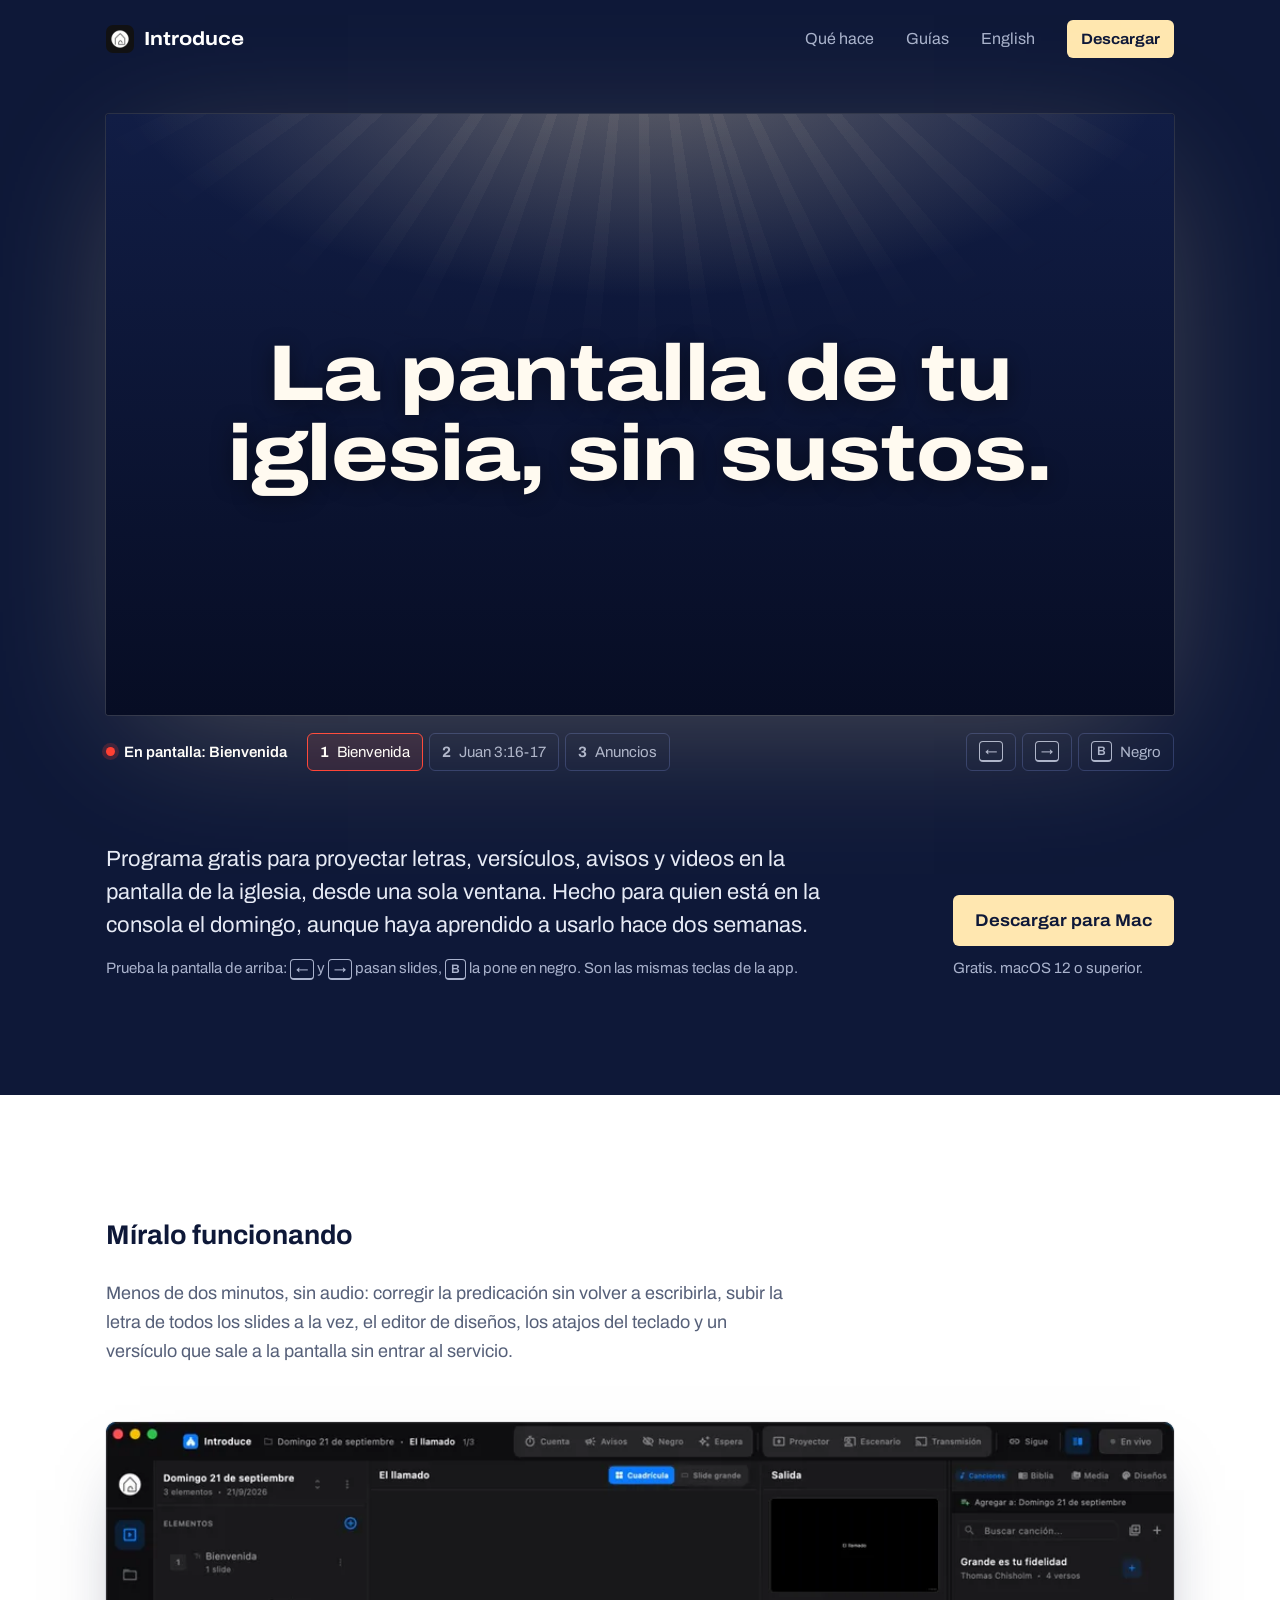
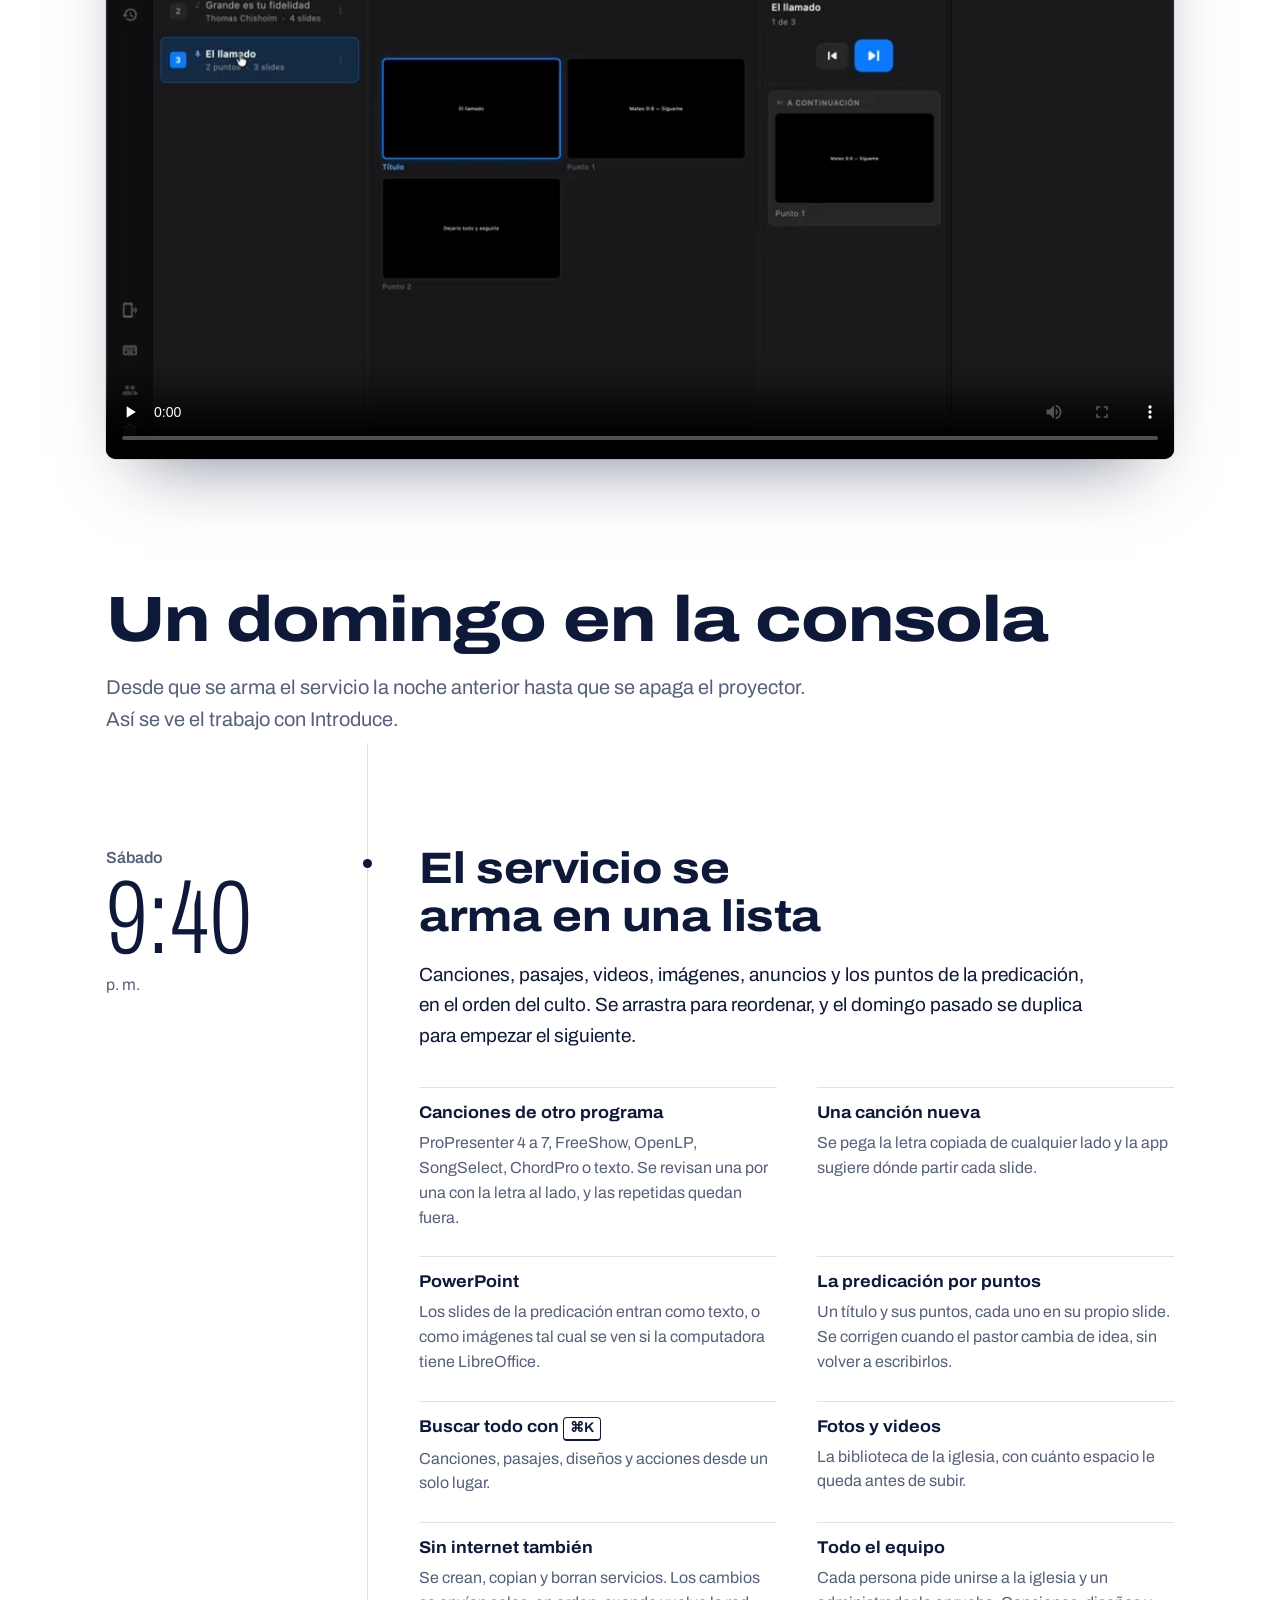
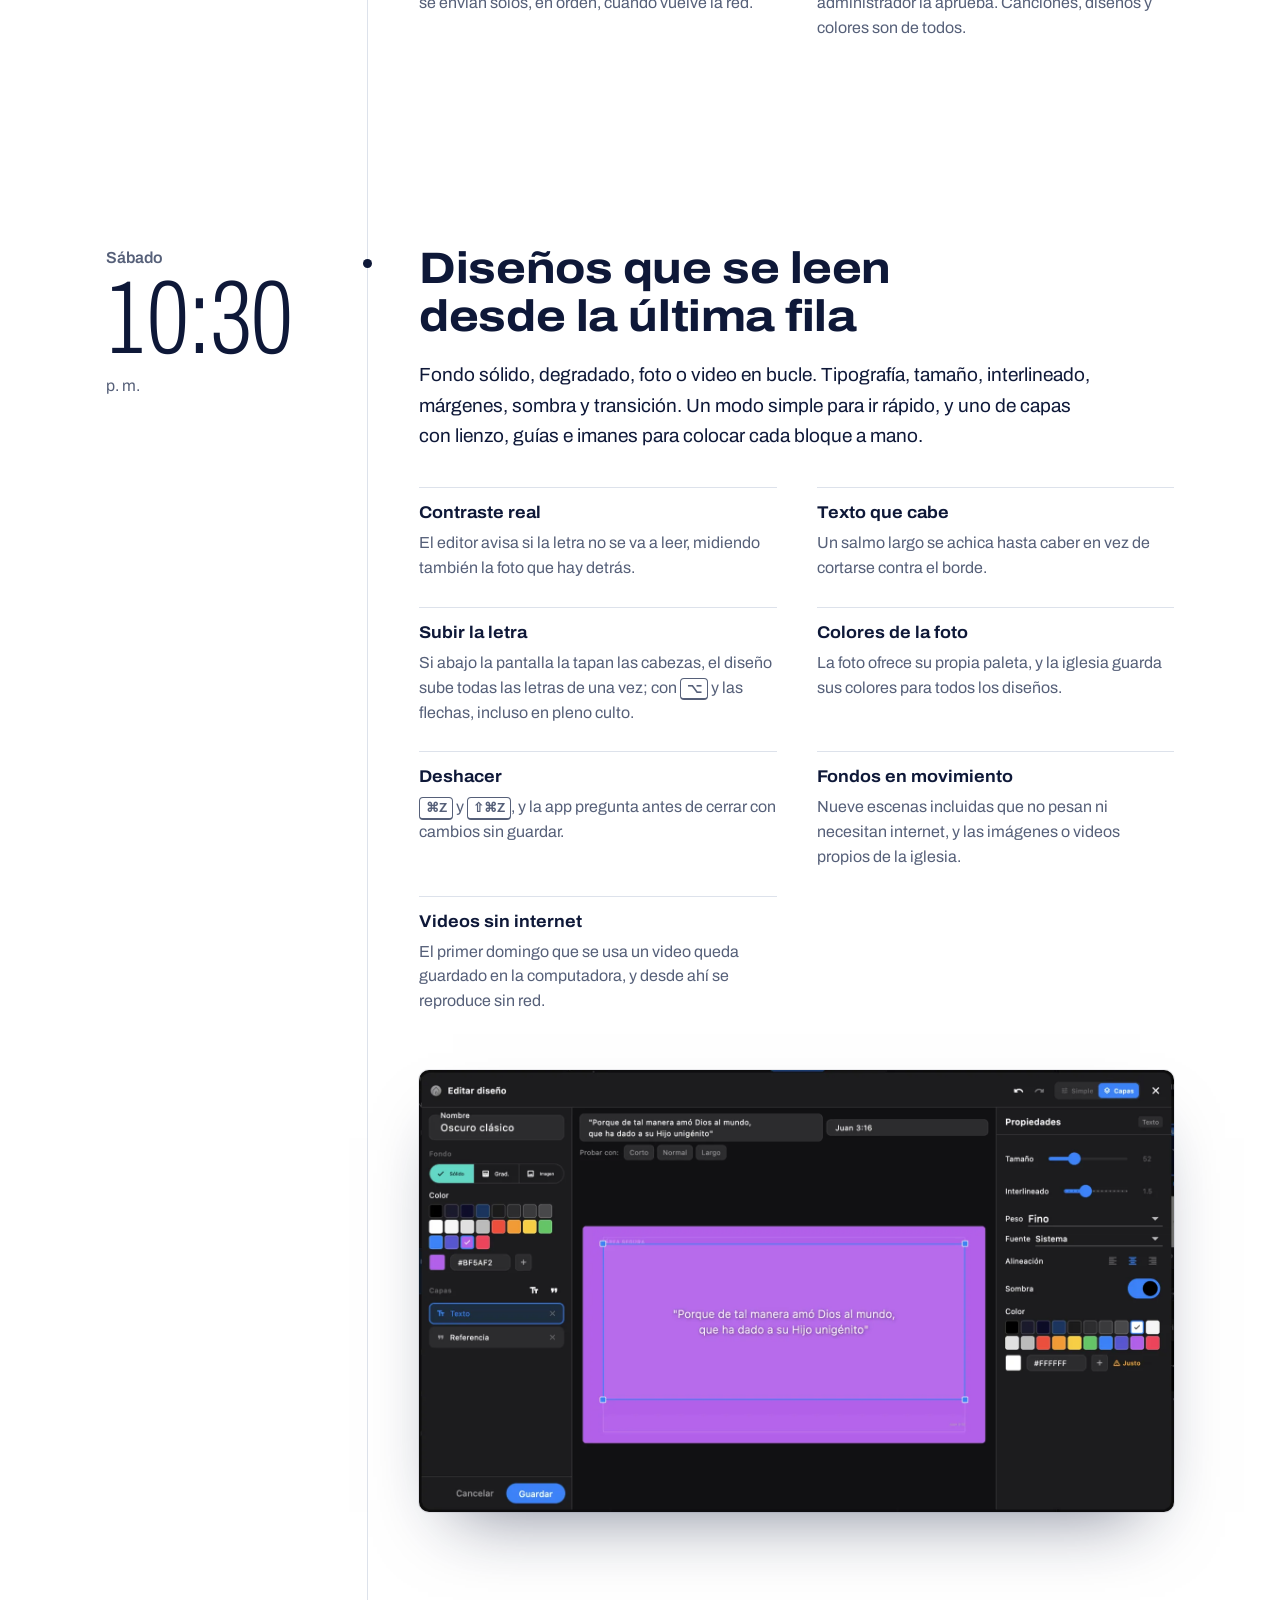
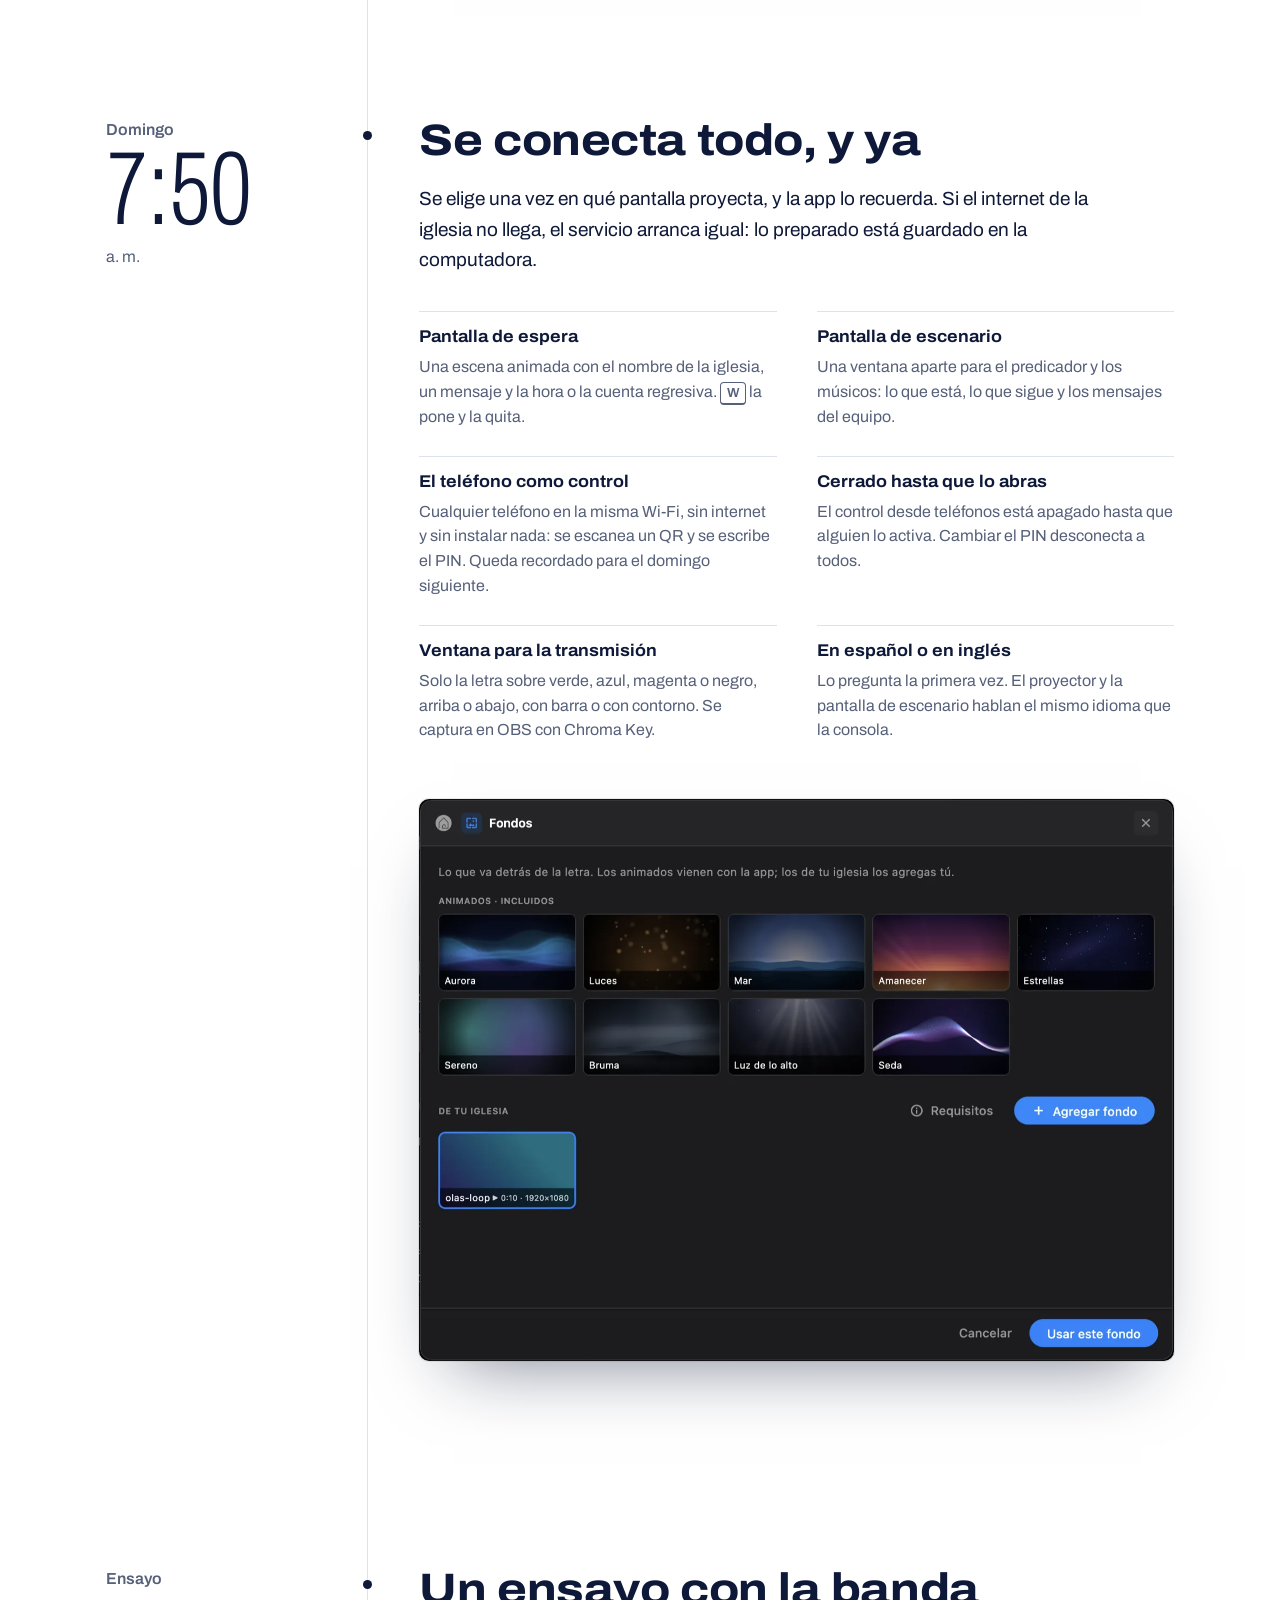
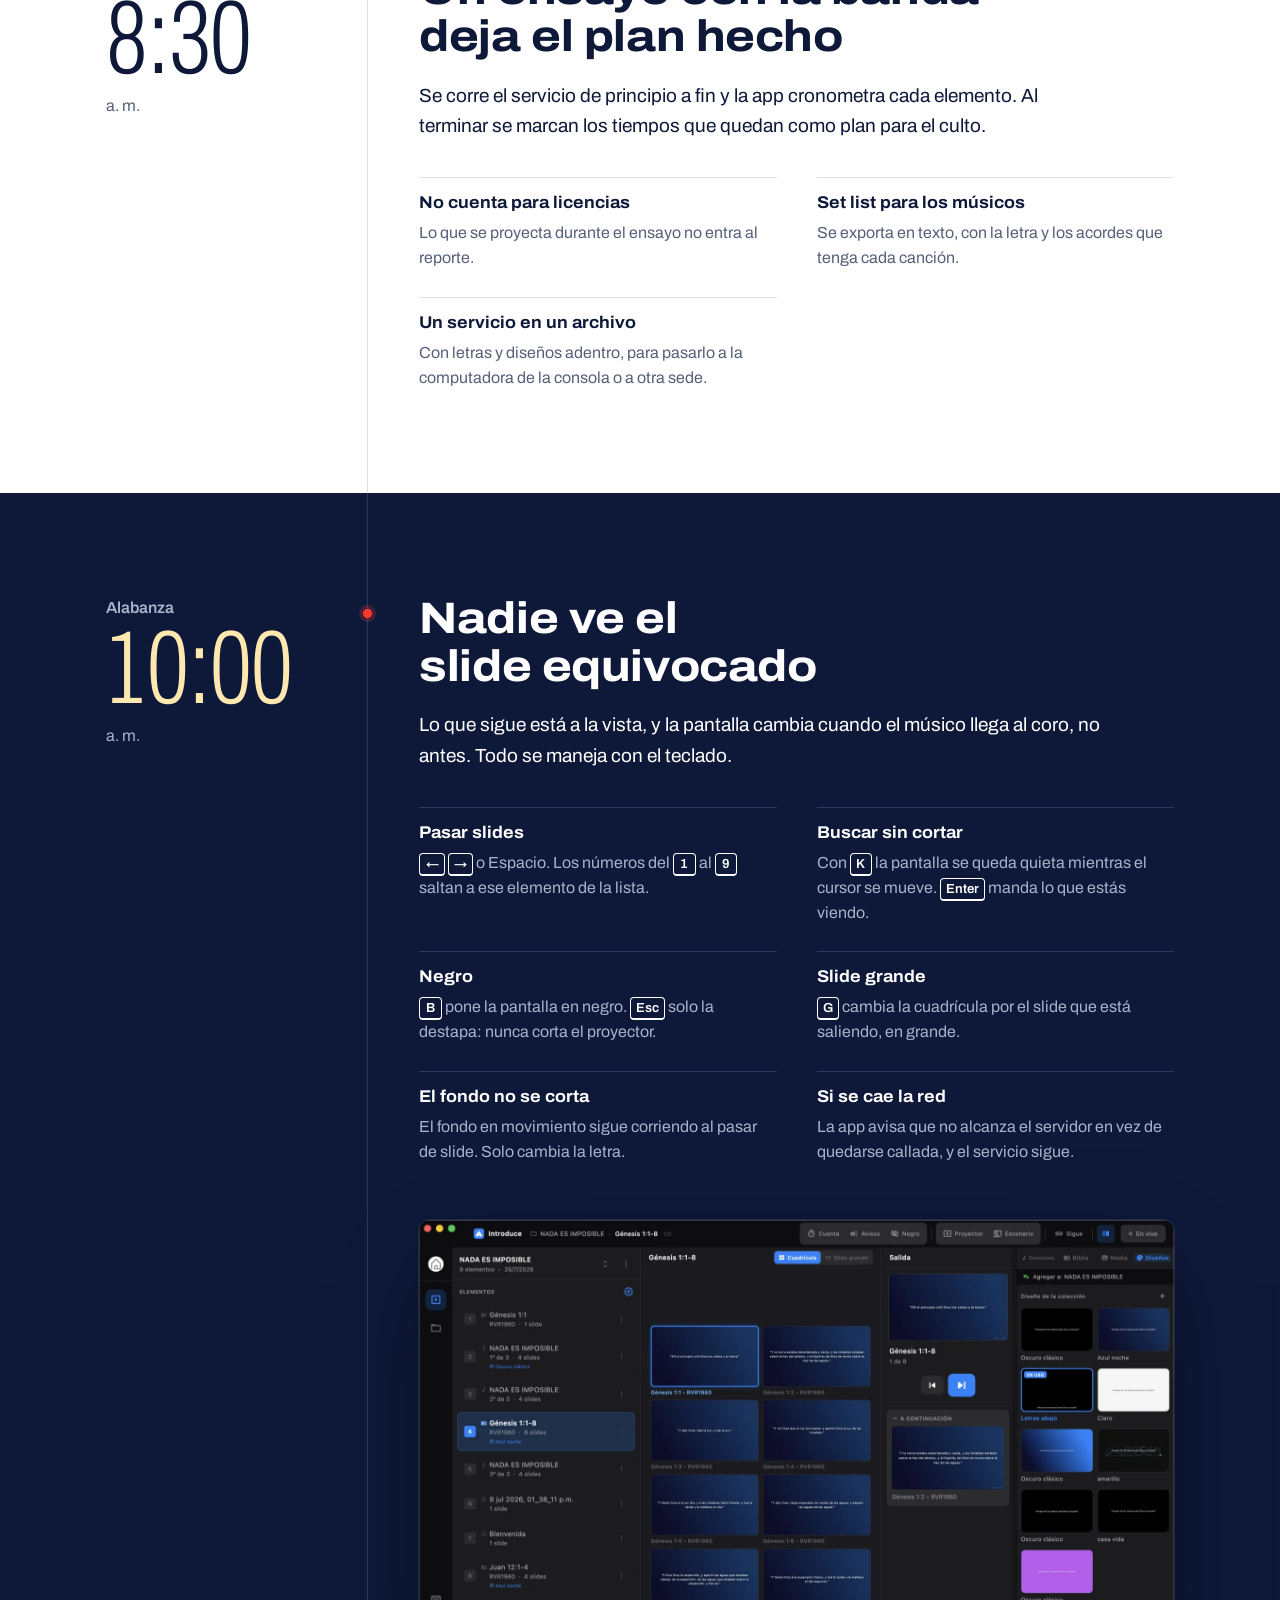
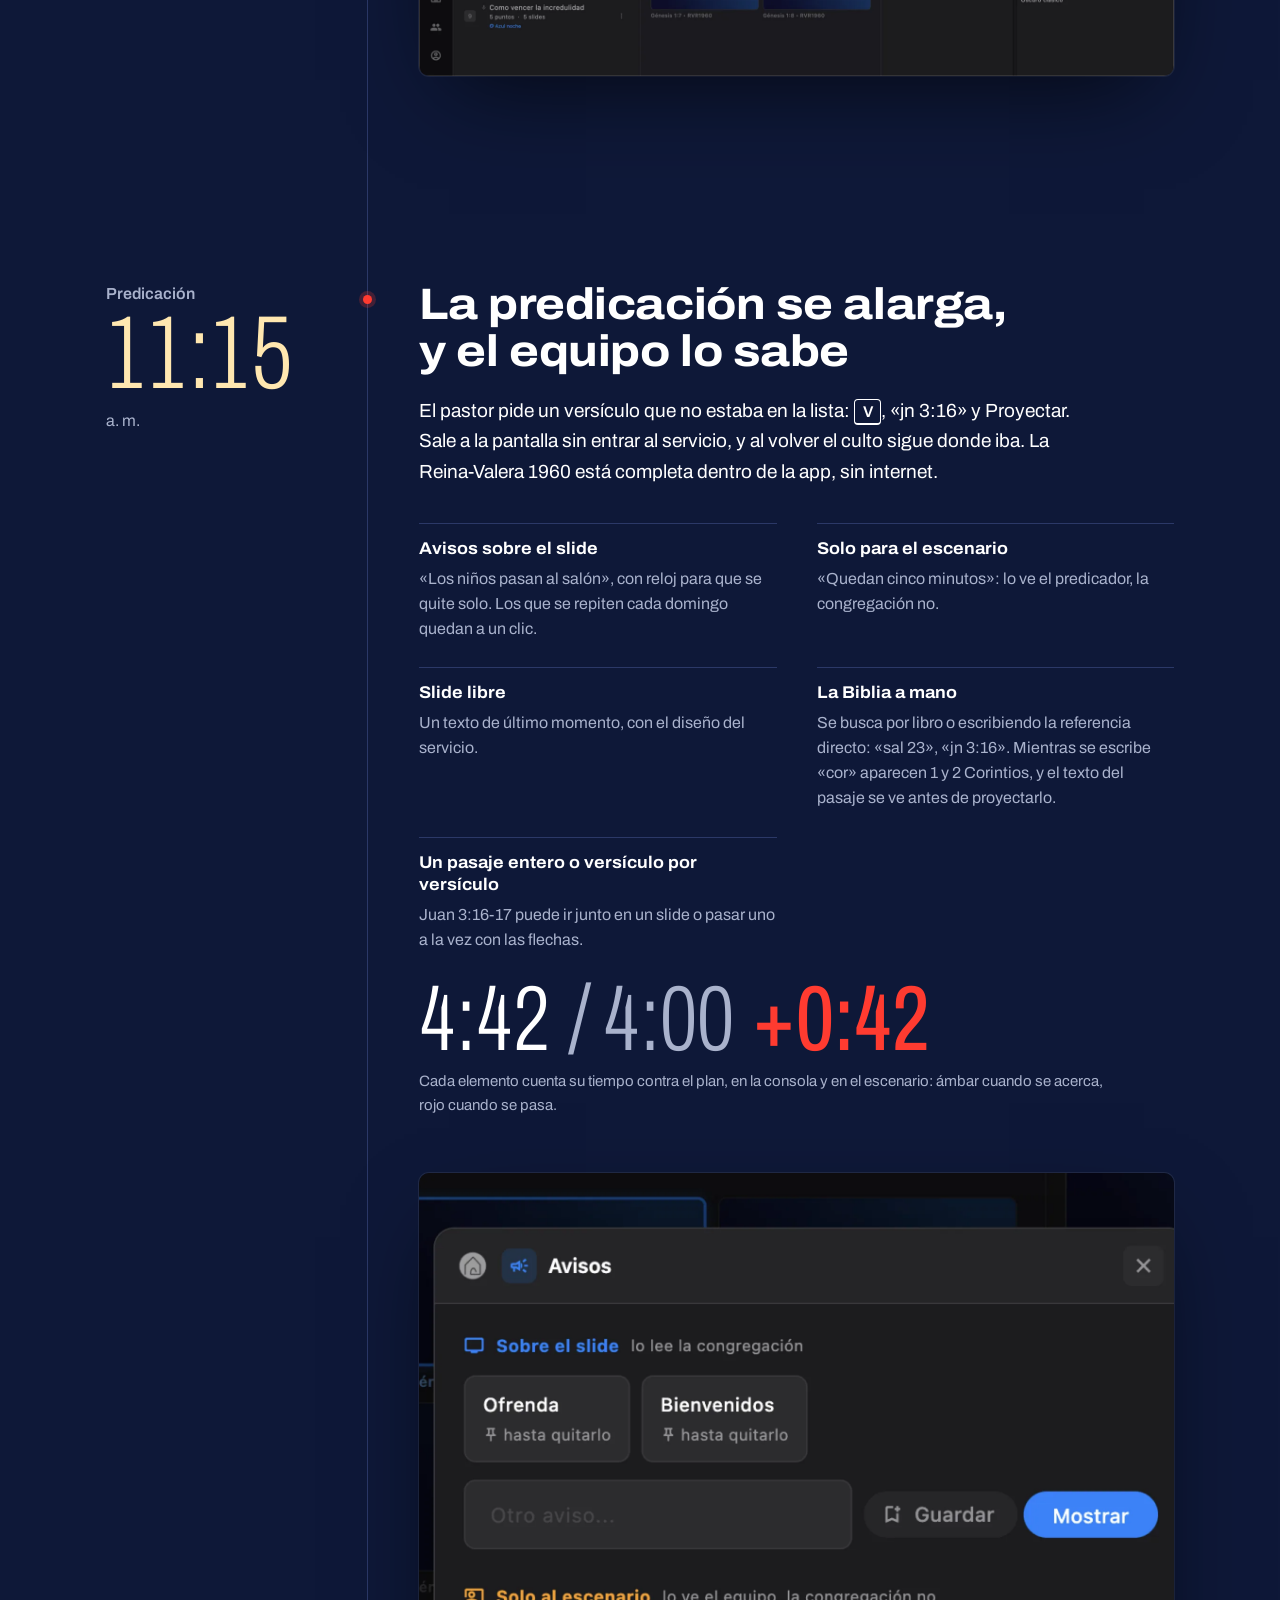
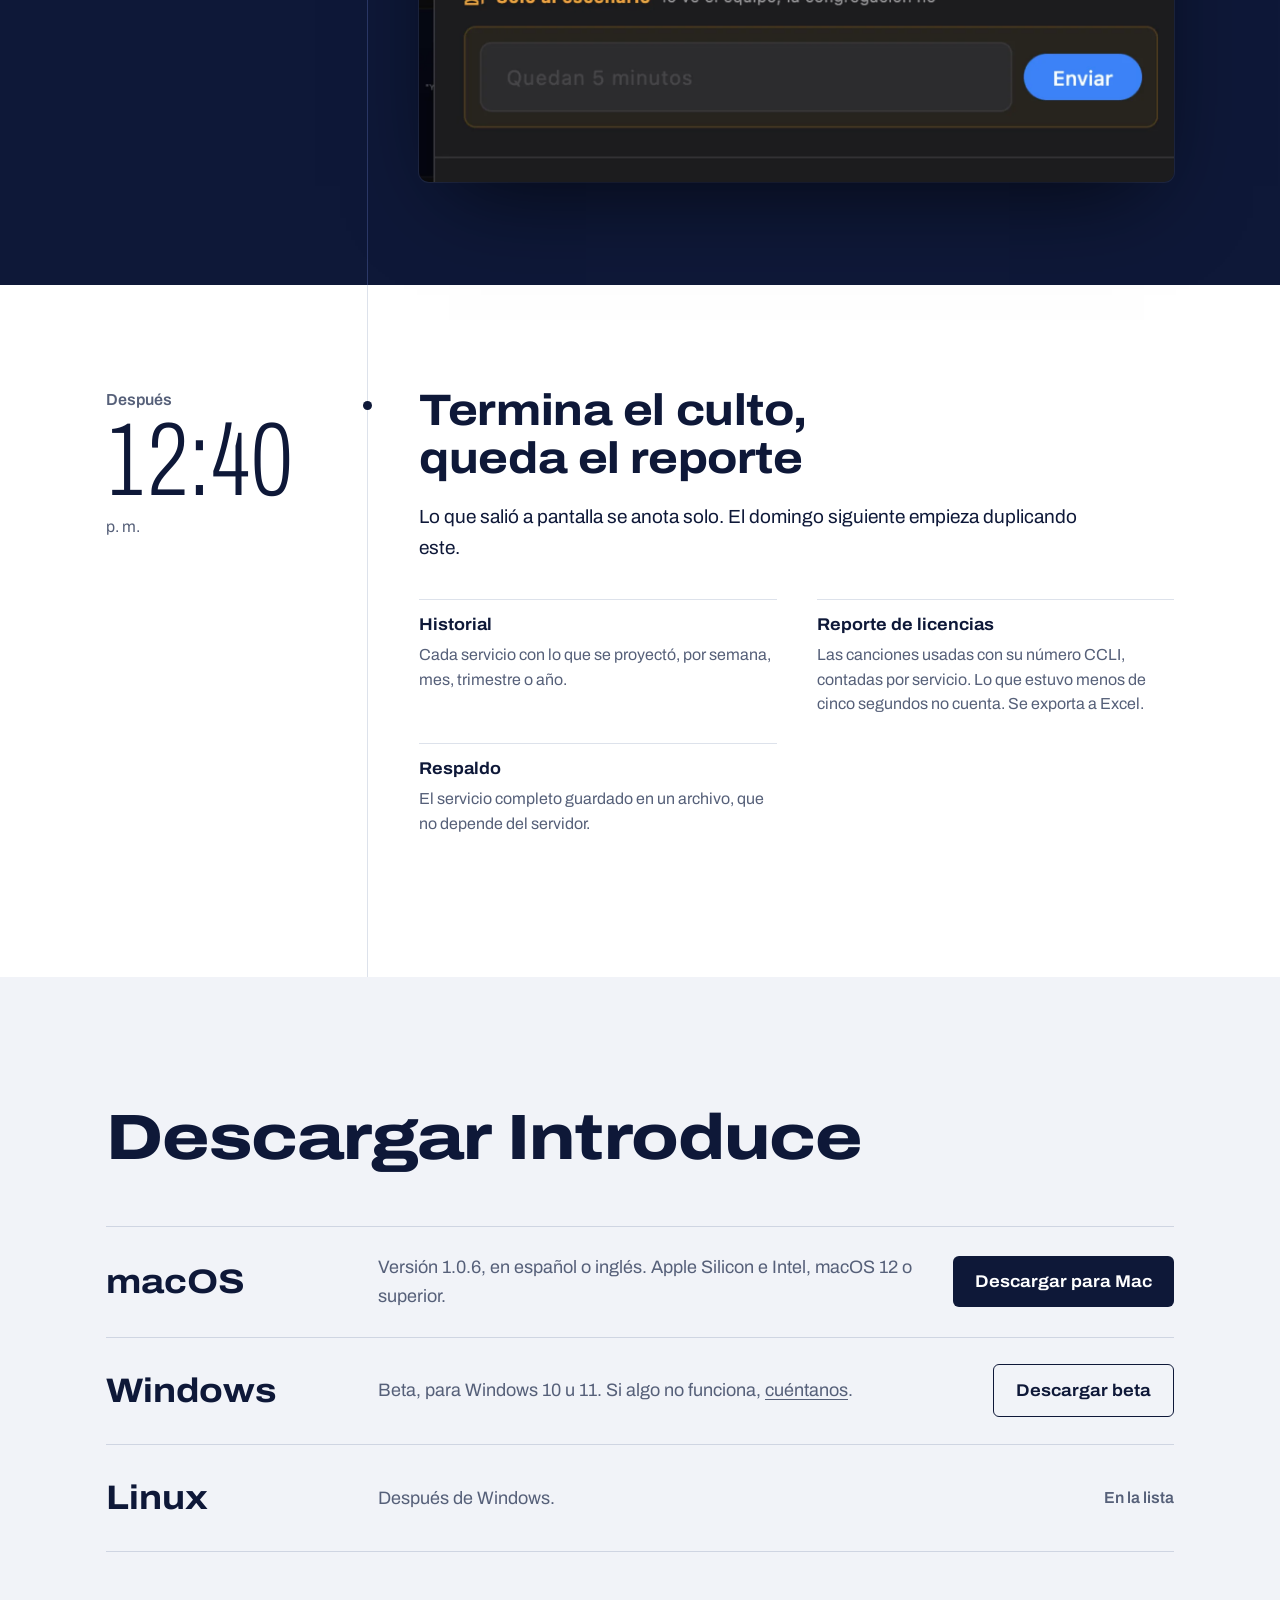
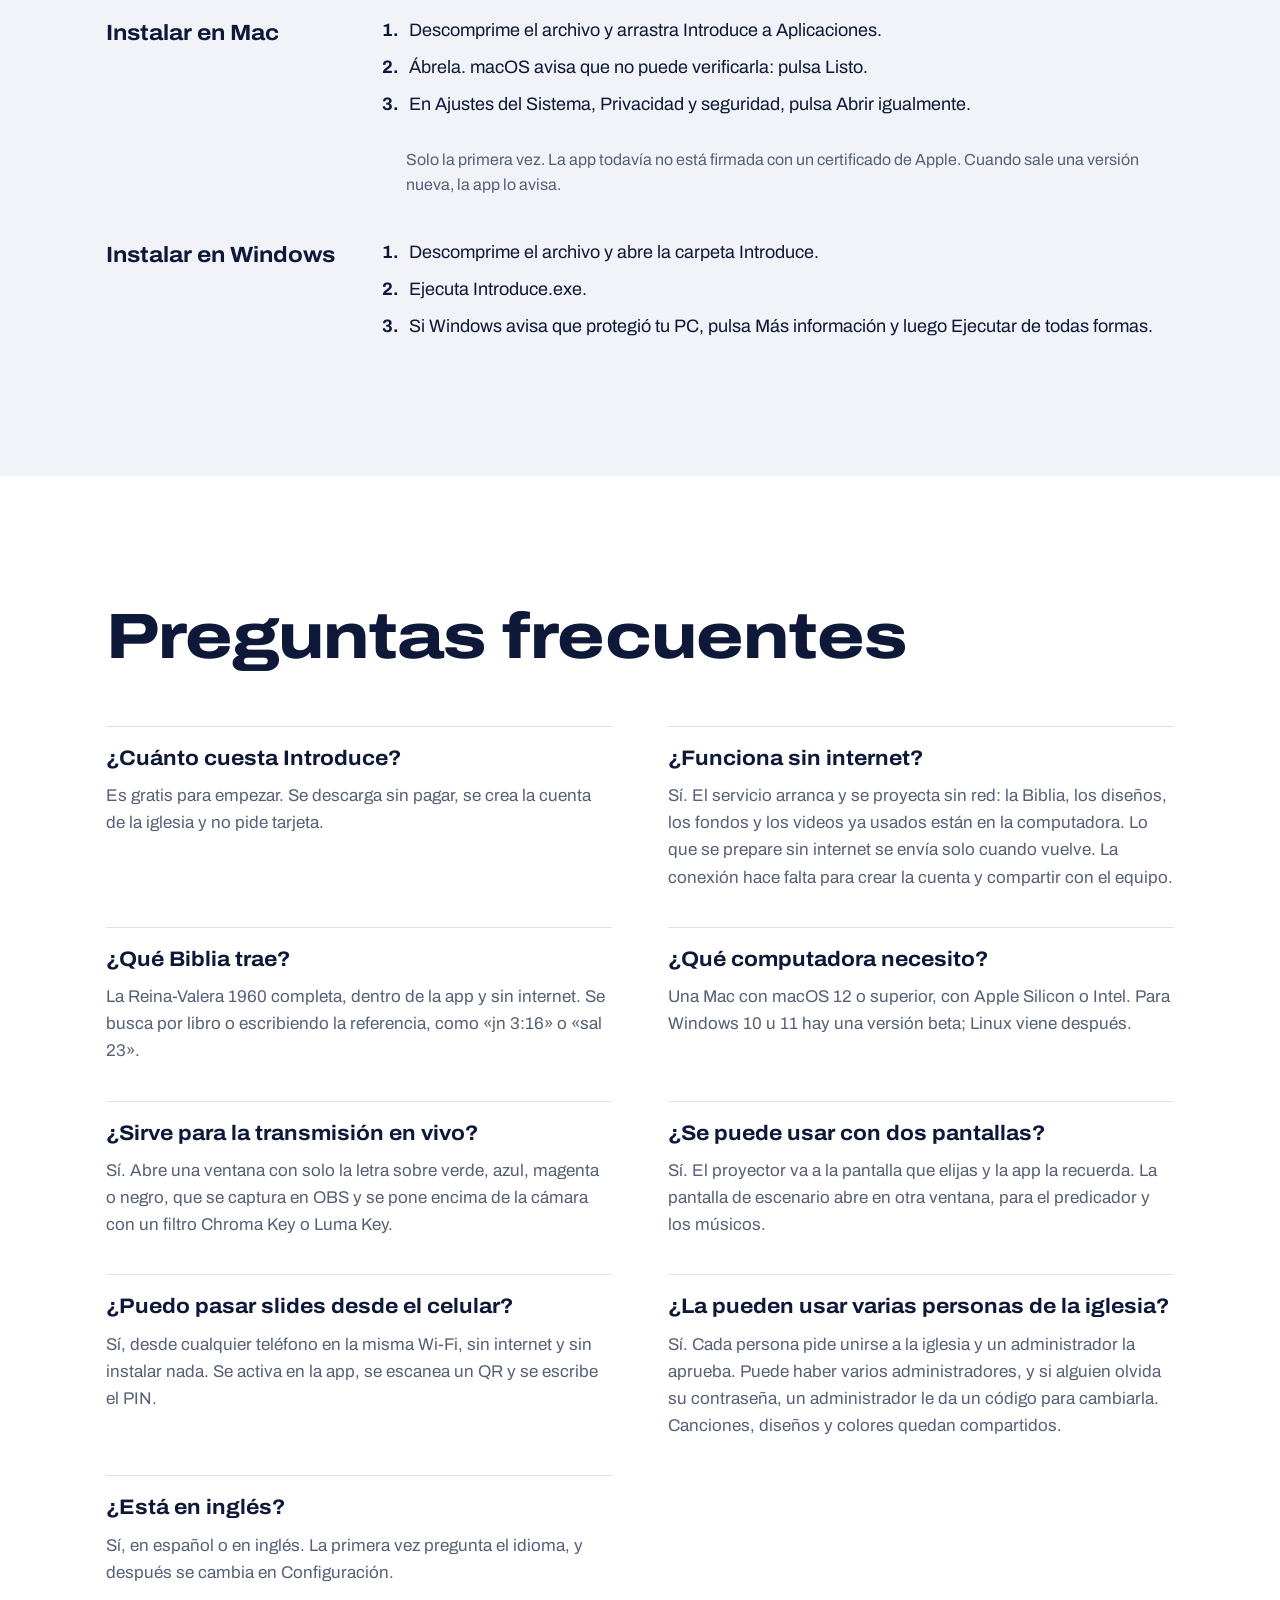
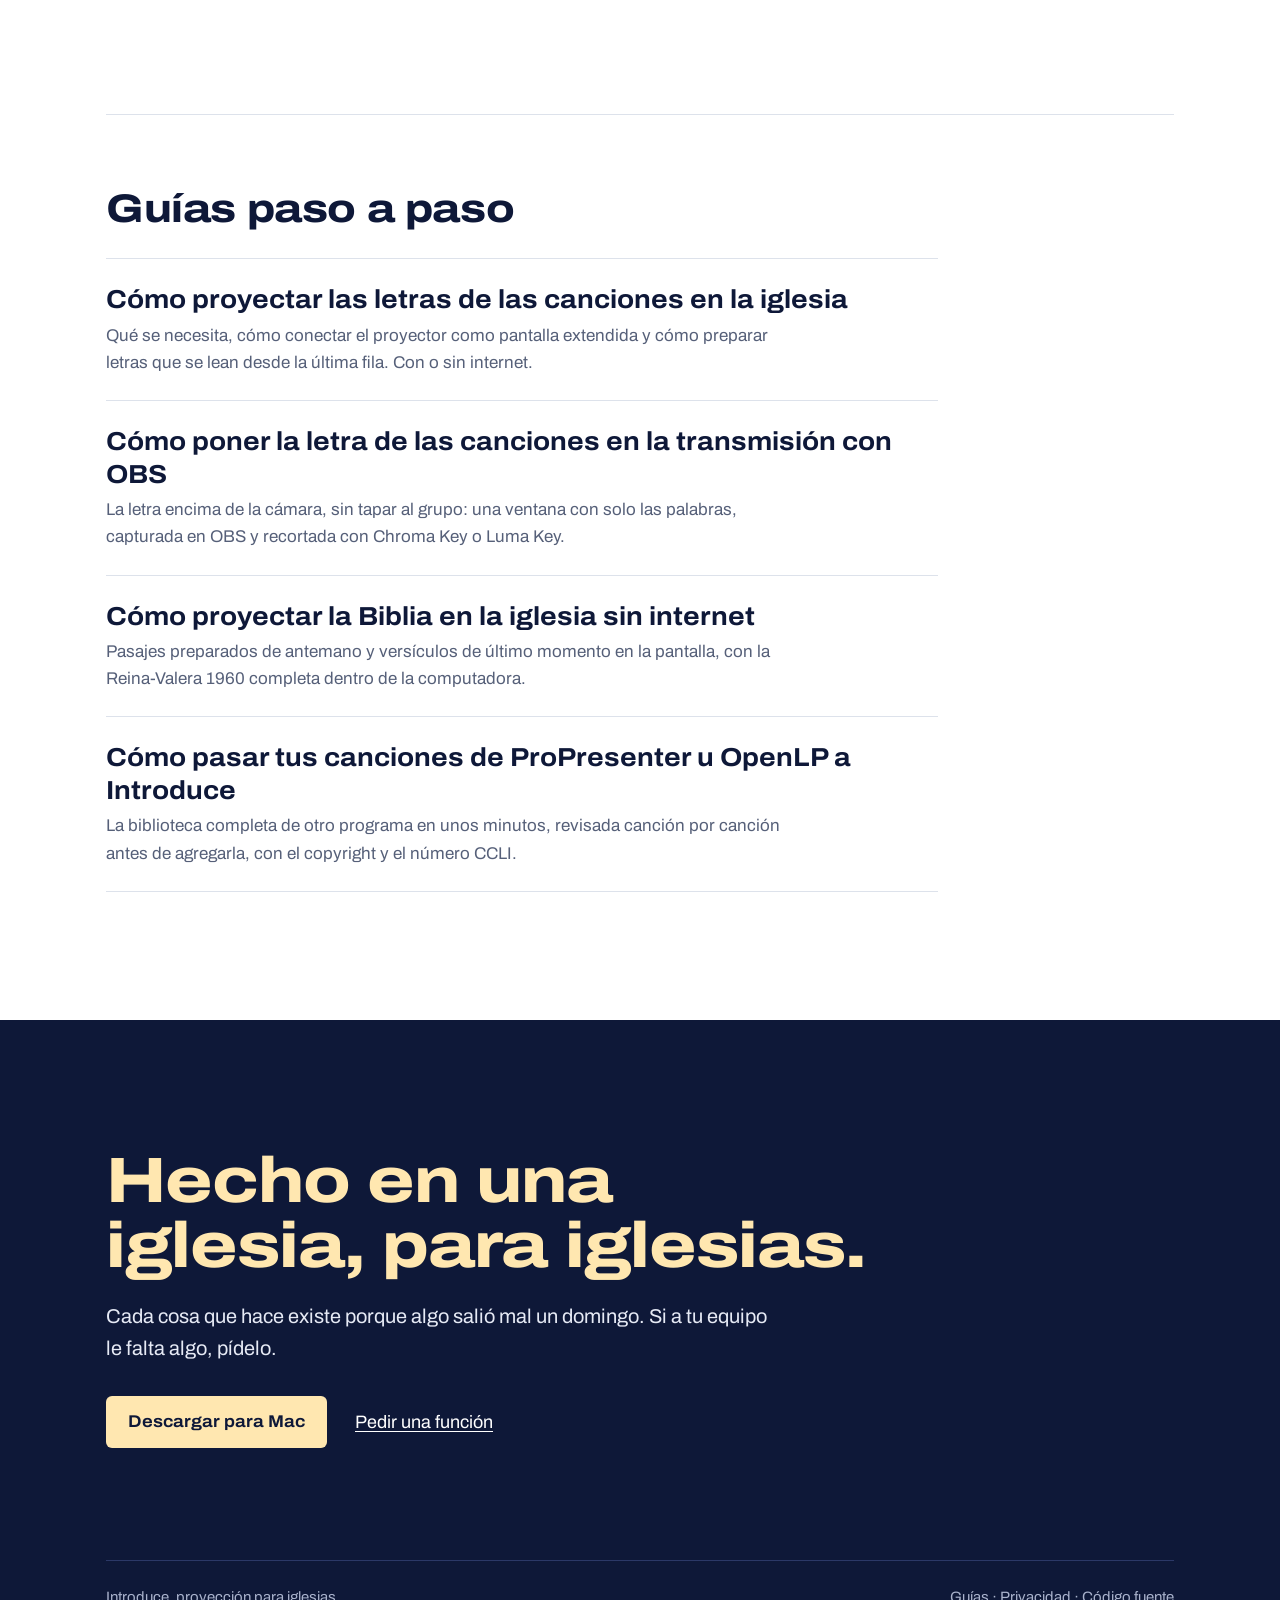
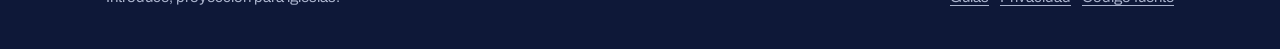
==== commit e422a5db: "Put the walkthrough on the site A minute and forty-eight seconds, no sound: correcting a sermon, lif" ====
--- a/index.html
+++ b/index.html
@@ -48,13 +48,23 @@
       ]
     },
     {
+      "@type": "VideoObject",
+      "name": "Introduce: lo que hay de nuevo",
+      "description": "Corregir la predicación, subir la letra de todos los slides, el editor de diseños, los atajos y un versículo en pantalla sin entrar al servicio.",
+      "thumbnailUrl": "https://introducechurch.com/assets/introduce-demo-poster.webp",
+      "contentUrl": "https://introducechurch.com/assets/introduce-demo.mp4",
+      "uploadDate": "2026-09-17",
+      "duration": "PT1M48S",
+      "inLanguage": "es"
+    },
+    {
       "@type": "SoftwareApplication",
       "@id": "https://introducechurch.com/#app",
       "name": "Introduce",
       "description": "Programa para proyectar letras, versículos, avisos y videos en la pantalla de la iglesia, con o sin internet.",
       "applicationCategory": "MultimediaApplication",
       "operatingSystem": "macOS 12+, Windows 10+",
-      "softwareVersion": "1.0.5",
+      "softwareVersion": "1.0.6",
       "inLanguage": [
         "es",
         "en"
@@ -167,6 +177,26 @@
     </div>
   </section>
 
+
+  <section id="video" class="video-demo" aria-labelledby="video-titulo">
+    <div class="contenedor">
+      <h2 id="video-titulo">Míralo funcionando</h2>
+      <p class="video-nota">
+        Menos de dos minutos, sin audio: corregir la predicación sin volver a
+        escribirla, subir la letra de todos los slides a la vez, el editor de
+        diseños, los atajos del teclado y un versículo que sale a la pantalla
+        sin entrar al servicio.
+      </p>
+      <figure class="captura">
+        <video controls preload="none" playsinline width="1440" height="860"
+               poster="assets/introduce-demo-poster.webp">
+          <source src="assets/introduce-demo.mp4" type="video/mp4">
+          Tu navegador no puede reproducir el video.
+        </video>
+      </figure>
+    </div>
+  </section>
+
   <section id="domingo" aria-labelledby="domingo-titulo">
 
     <div class="domingo-intro contenedor">
@@ -468,7 +498,7 @@
       <ul class="plataformas">
         <li>
           <span class="so">macOS</span>
-          <p class="detalle">Versión 1.0.5, en español o inglés. Apple Silicon e Intel, macOS 12 o superior.</p>
+          <p class="detalle">Versión 1.0.6, en español o inglés. Apple Silicon e Intel, macOS 12 o superior.</p>
           <a class="boton boton-tinta" href="/descargar/mac" rel="nofollow">Descargar para Mac</a>
         </li>
         <li>
--- a/styles.css
+++ b/styles.css
@@ -548,12 +548,33 @@
   margin: clamp(36px, 5vw, 56px) 0 0;
 }
 
-.captura img {
+.captura img,
+.captura video {
   border-radius: 10px;
   box-shadow: 0 34px 70px -34px rgba(14, 24, 56, 0.55), 0 0 0 1px rgba(14, 24, 56, 0.08);
 }
 
-.apagado .captura img {
+.captura video {
+  display: block;
+  width: 100%;
+  height: auto;
+  background: #0e1116;
+}
+
+/* The walkthrough, between the screen and the Sunday it describes. */
+.video-demo {
+  padding: clamp(56px, 8vw, 96px) 0 0;
+}
+
+.video-nota {
+  max-width: 68ch;
+  margin: 14px 0 0;
+  color: var(--gris);
+  line-height: 1.6;
+}
+
+.apagado .captura img,
+.apagado .captura video {
   box-shadow: 0 34px 90px -30px rgba(0, 0, 0, 0.7), 0 0 0 1px rgba(255, 255, 255, 0.08);
 }
 
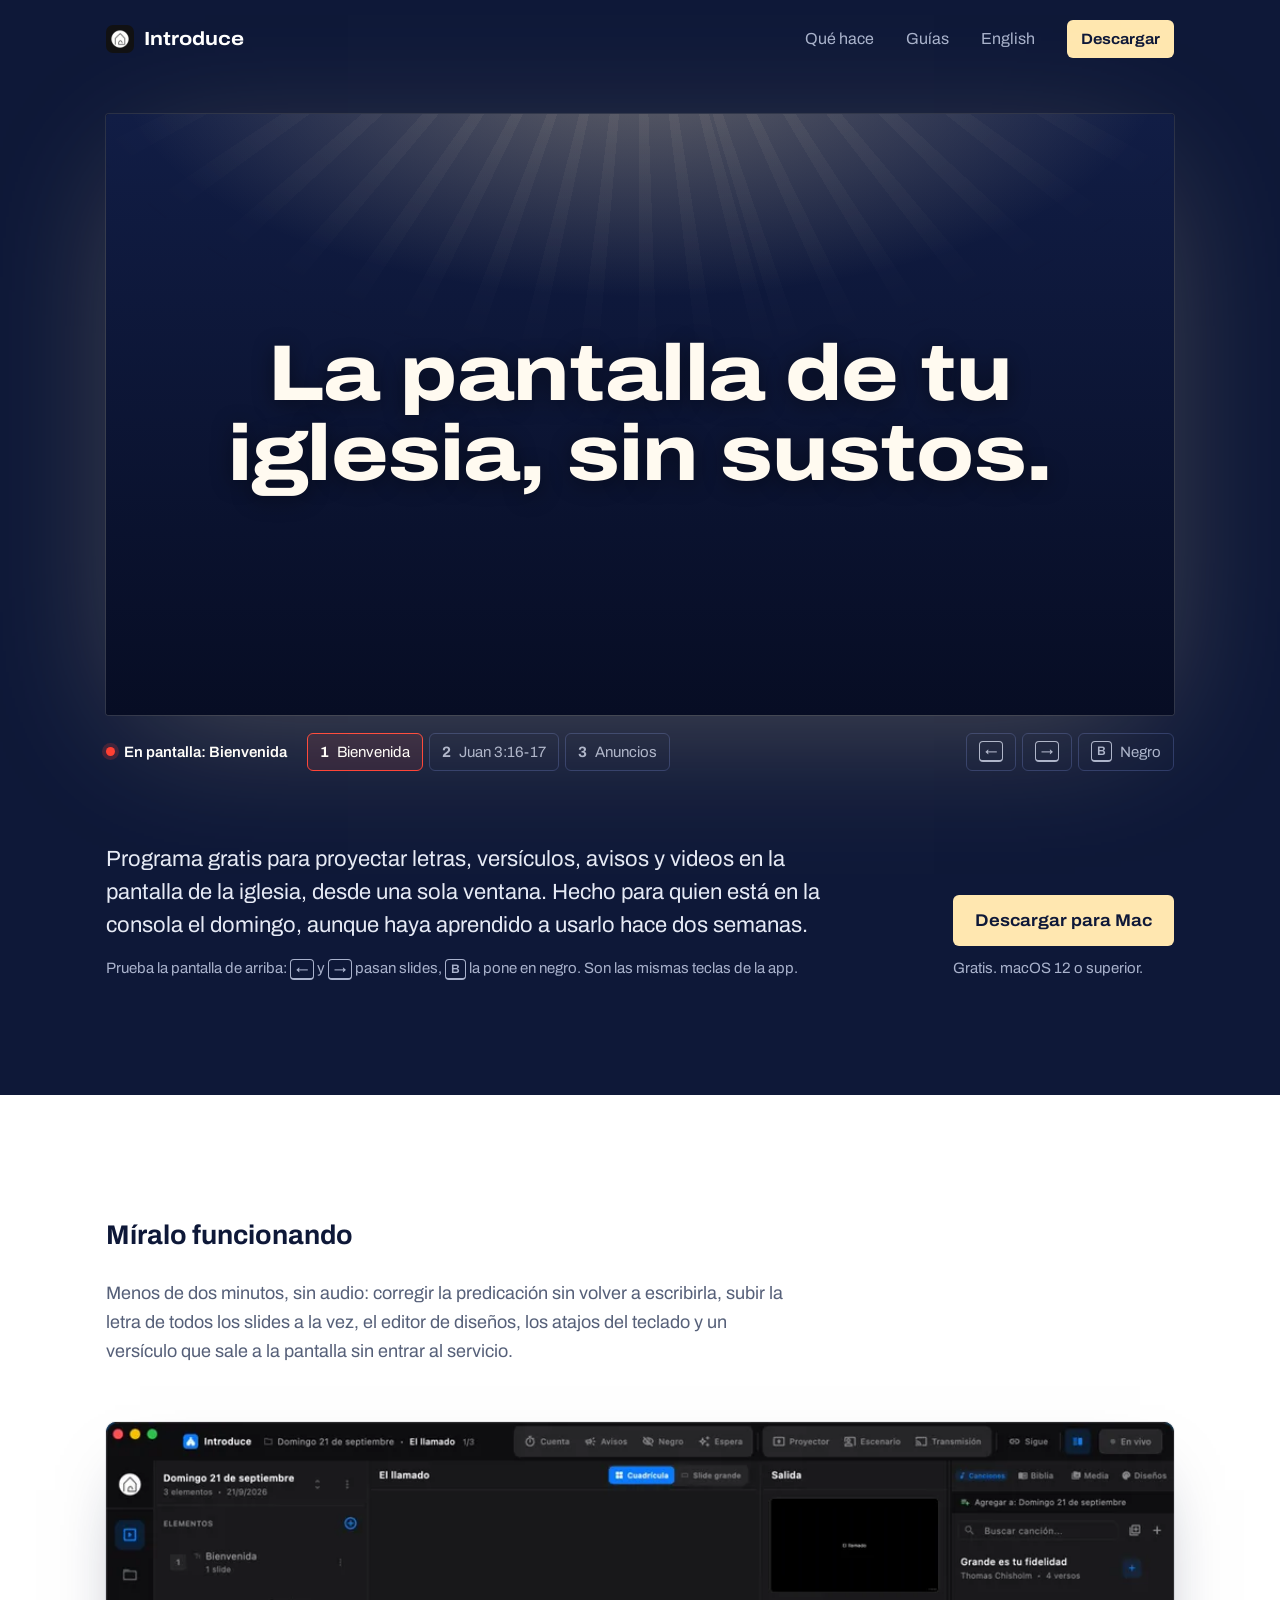
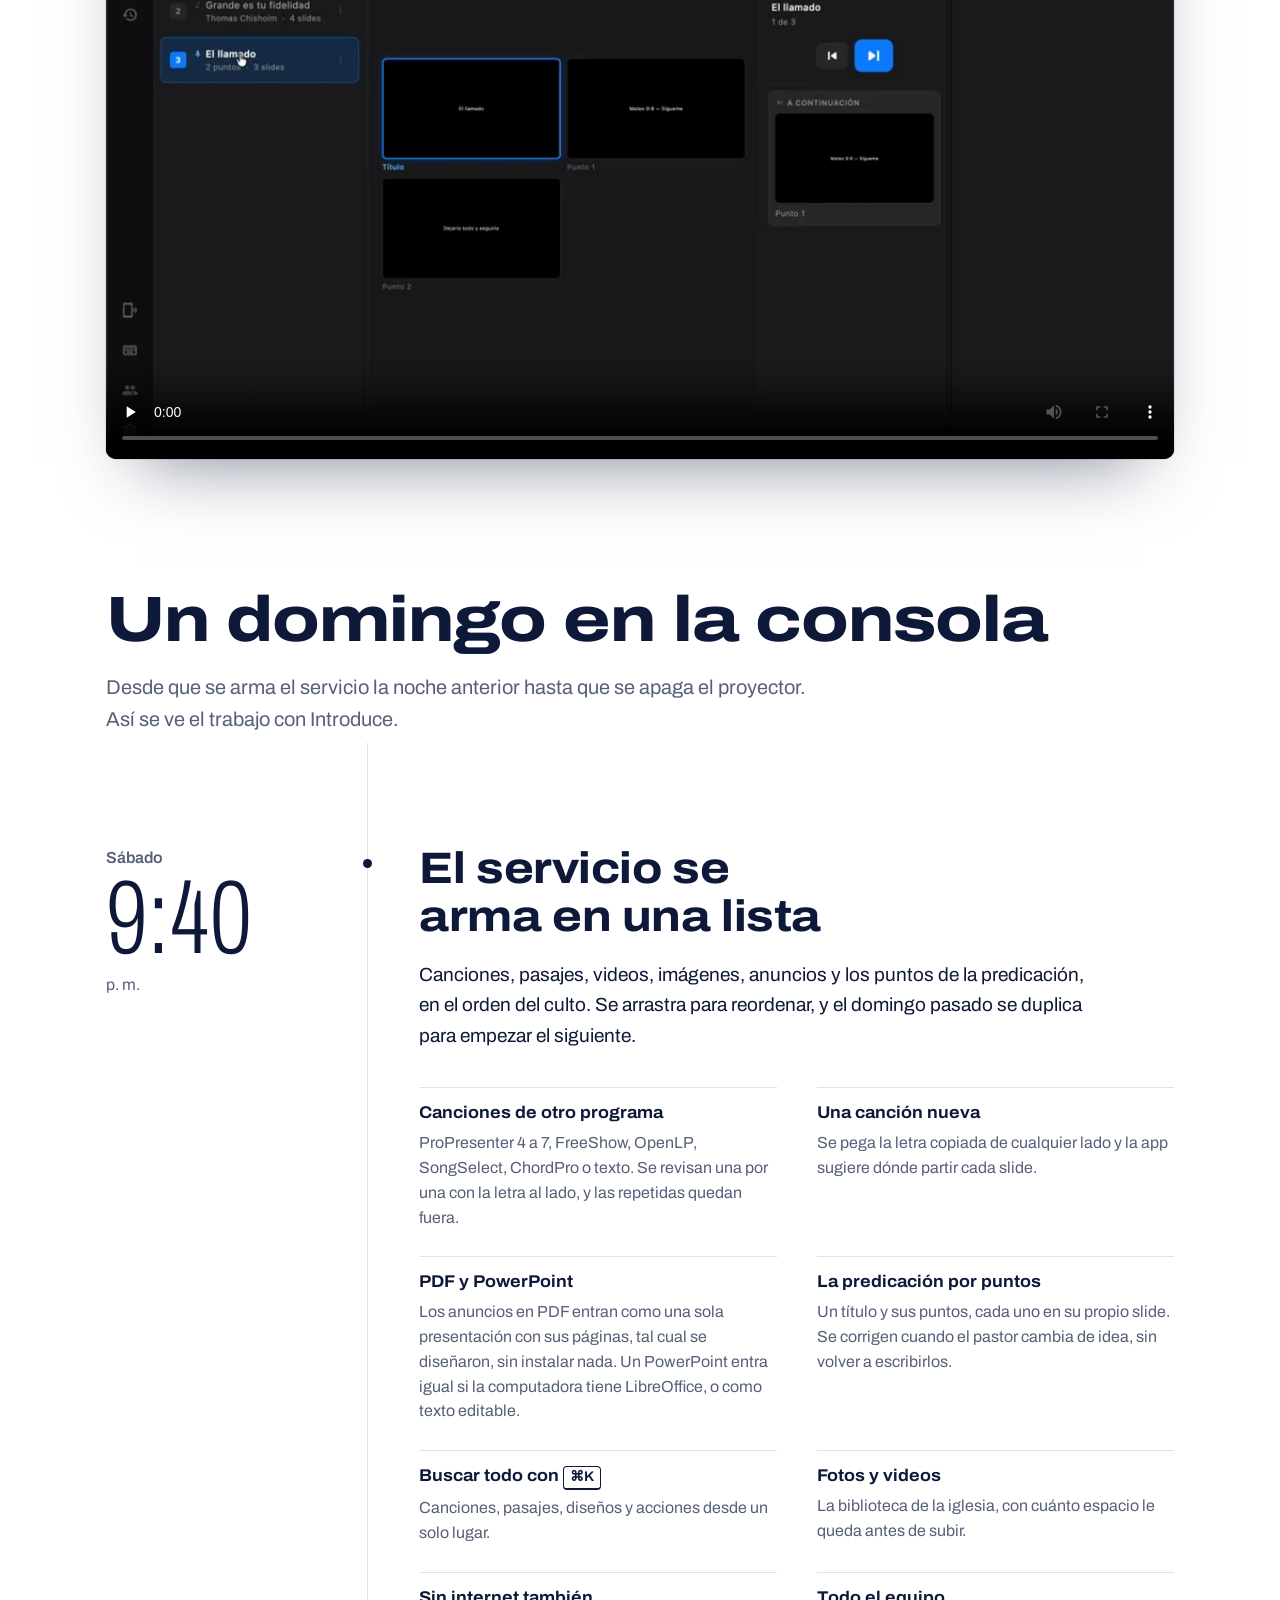
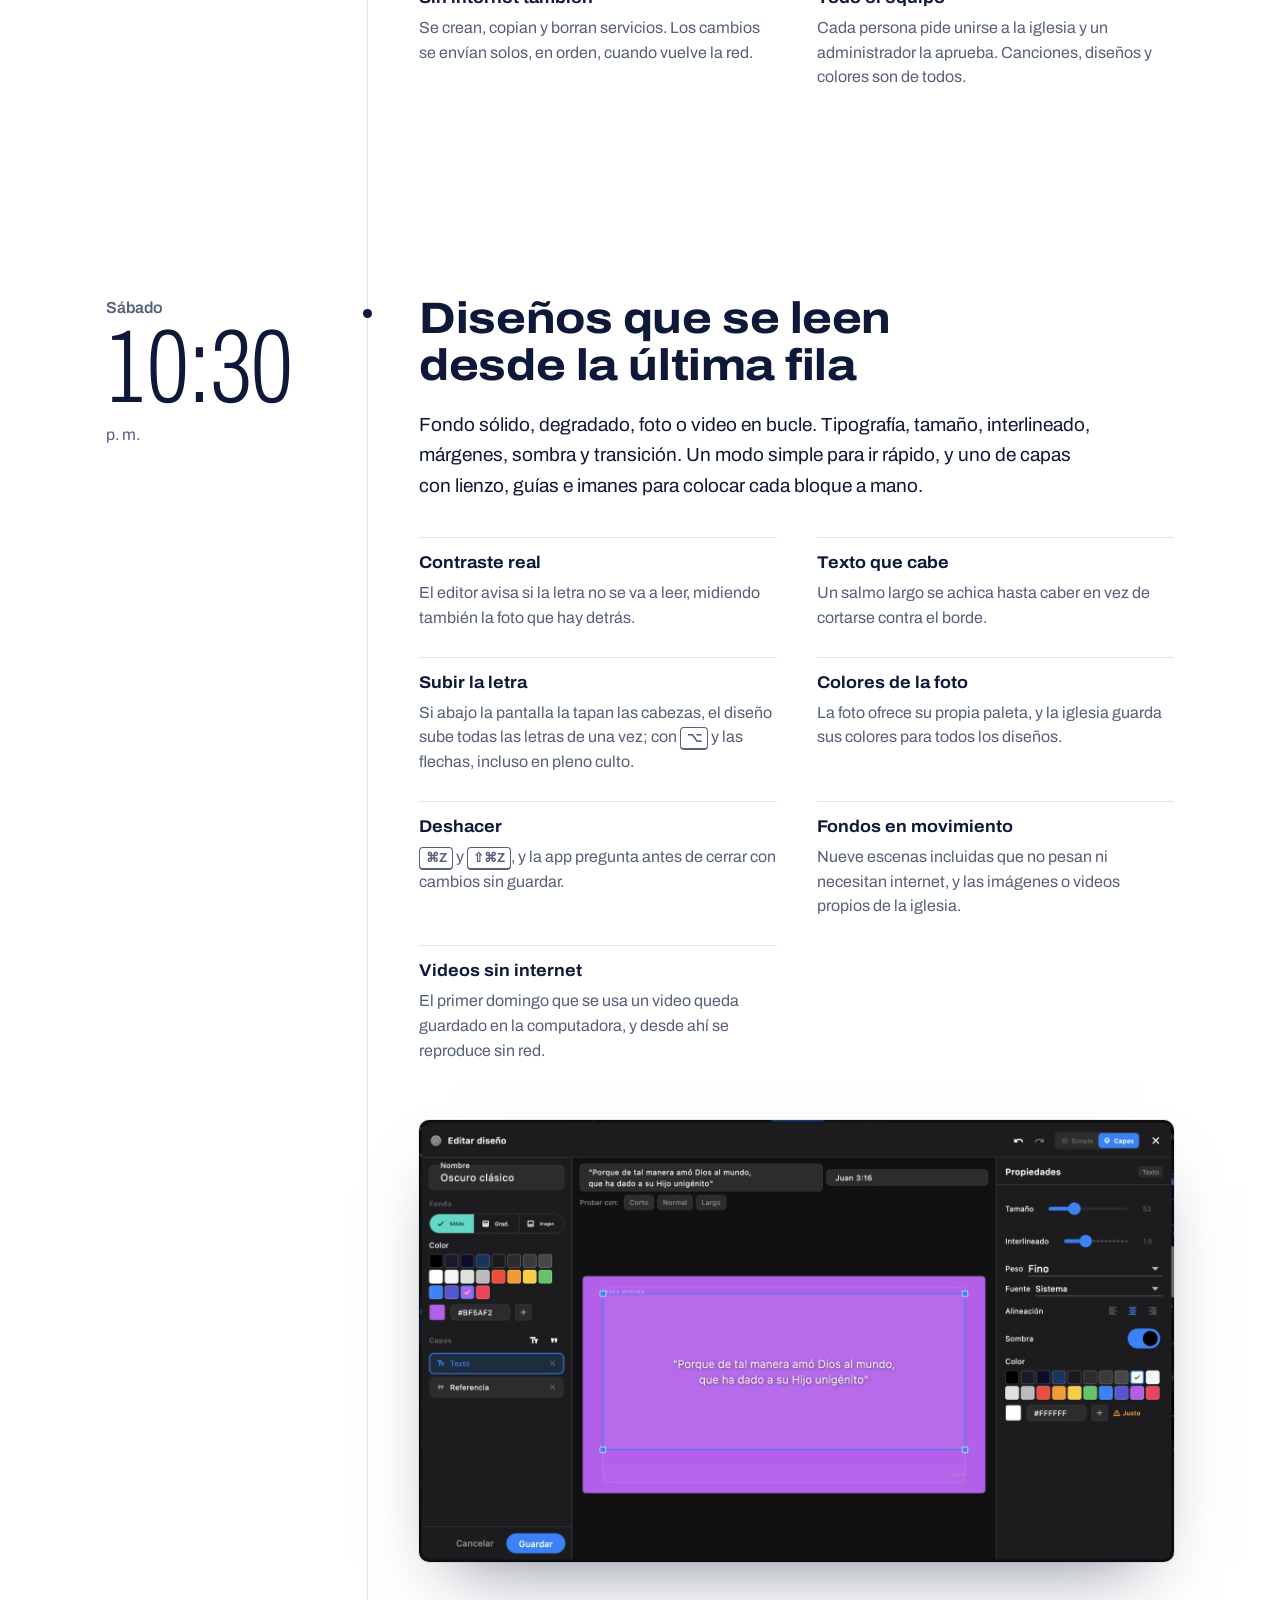
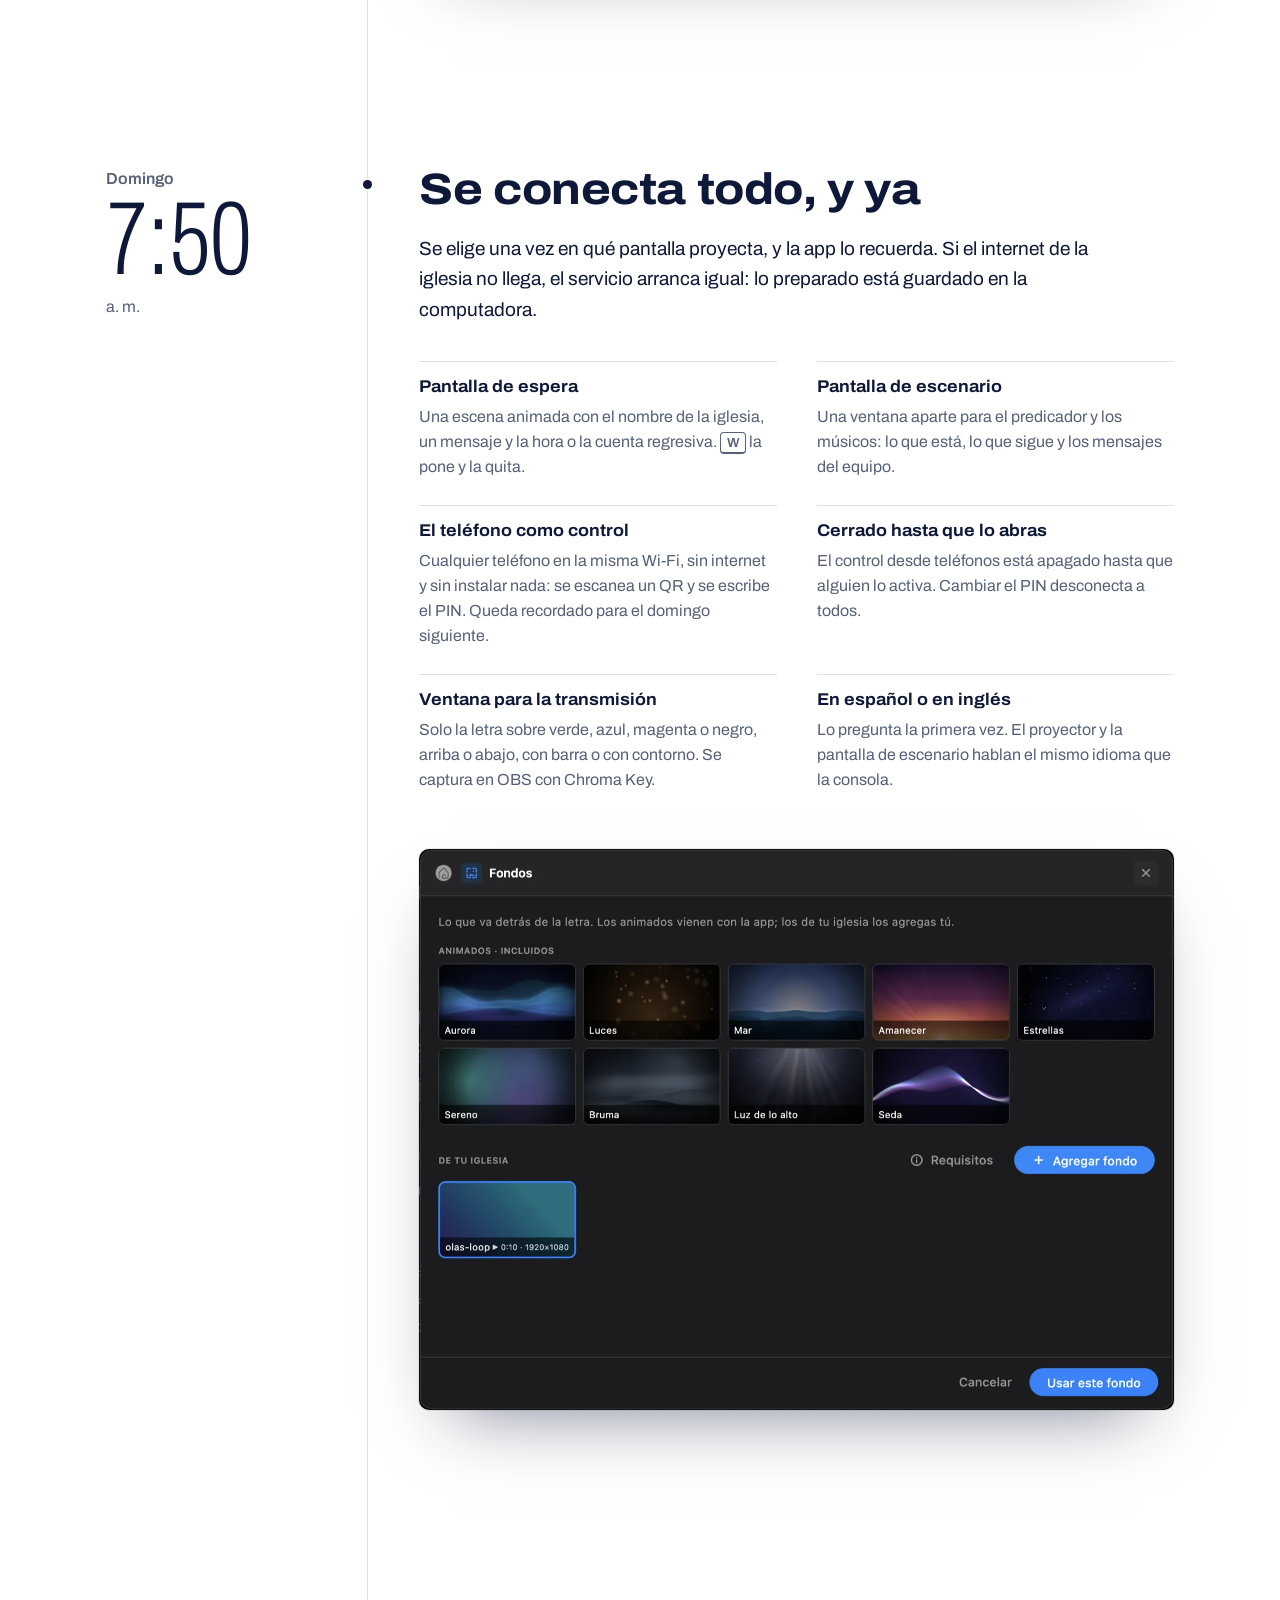
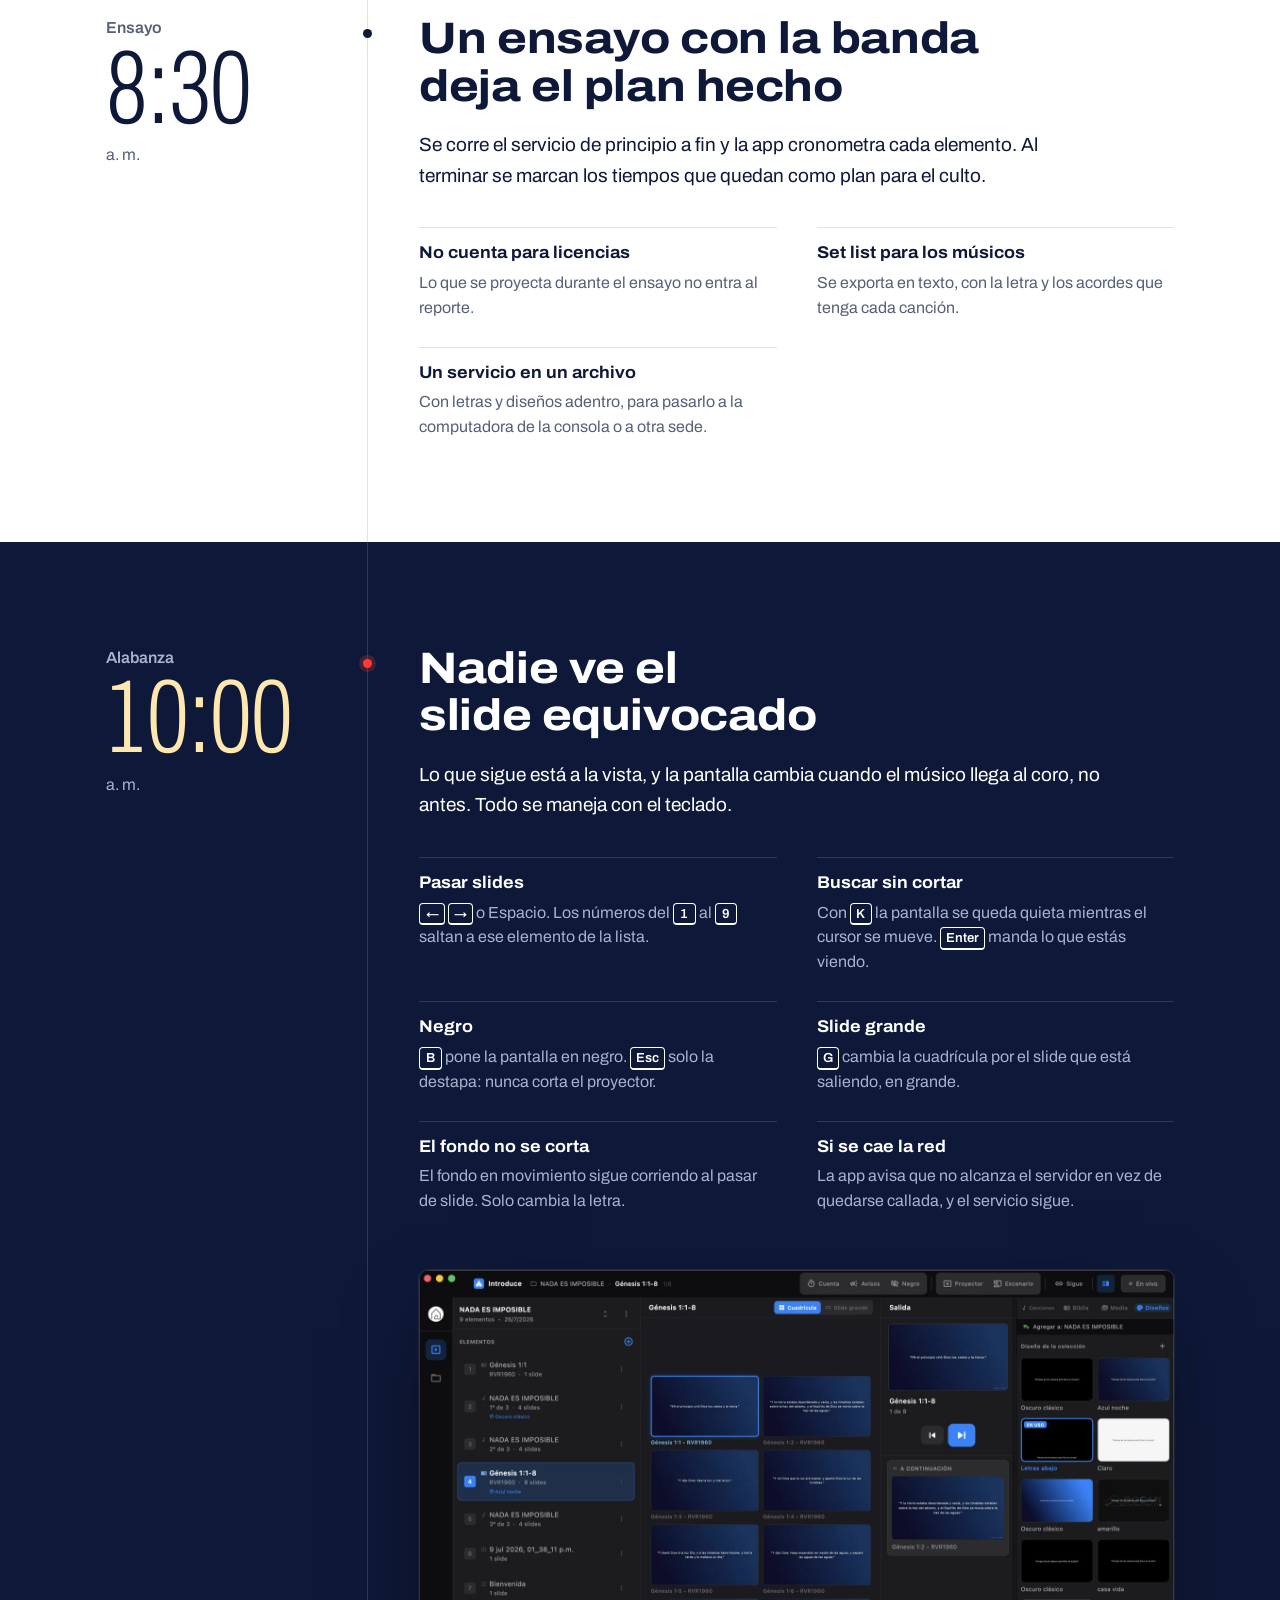
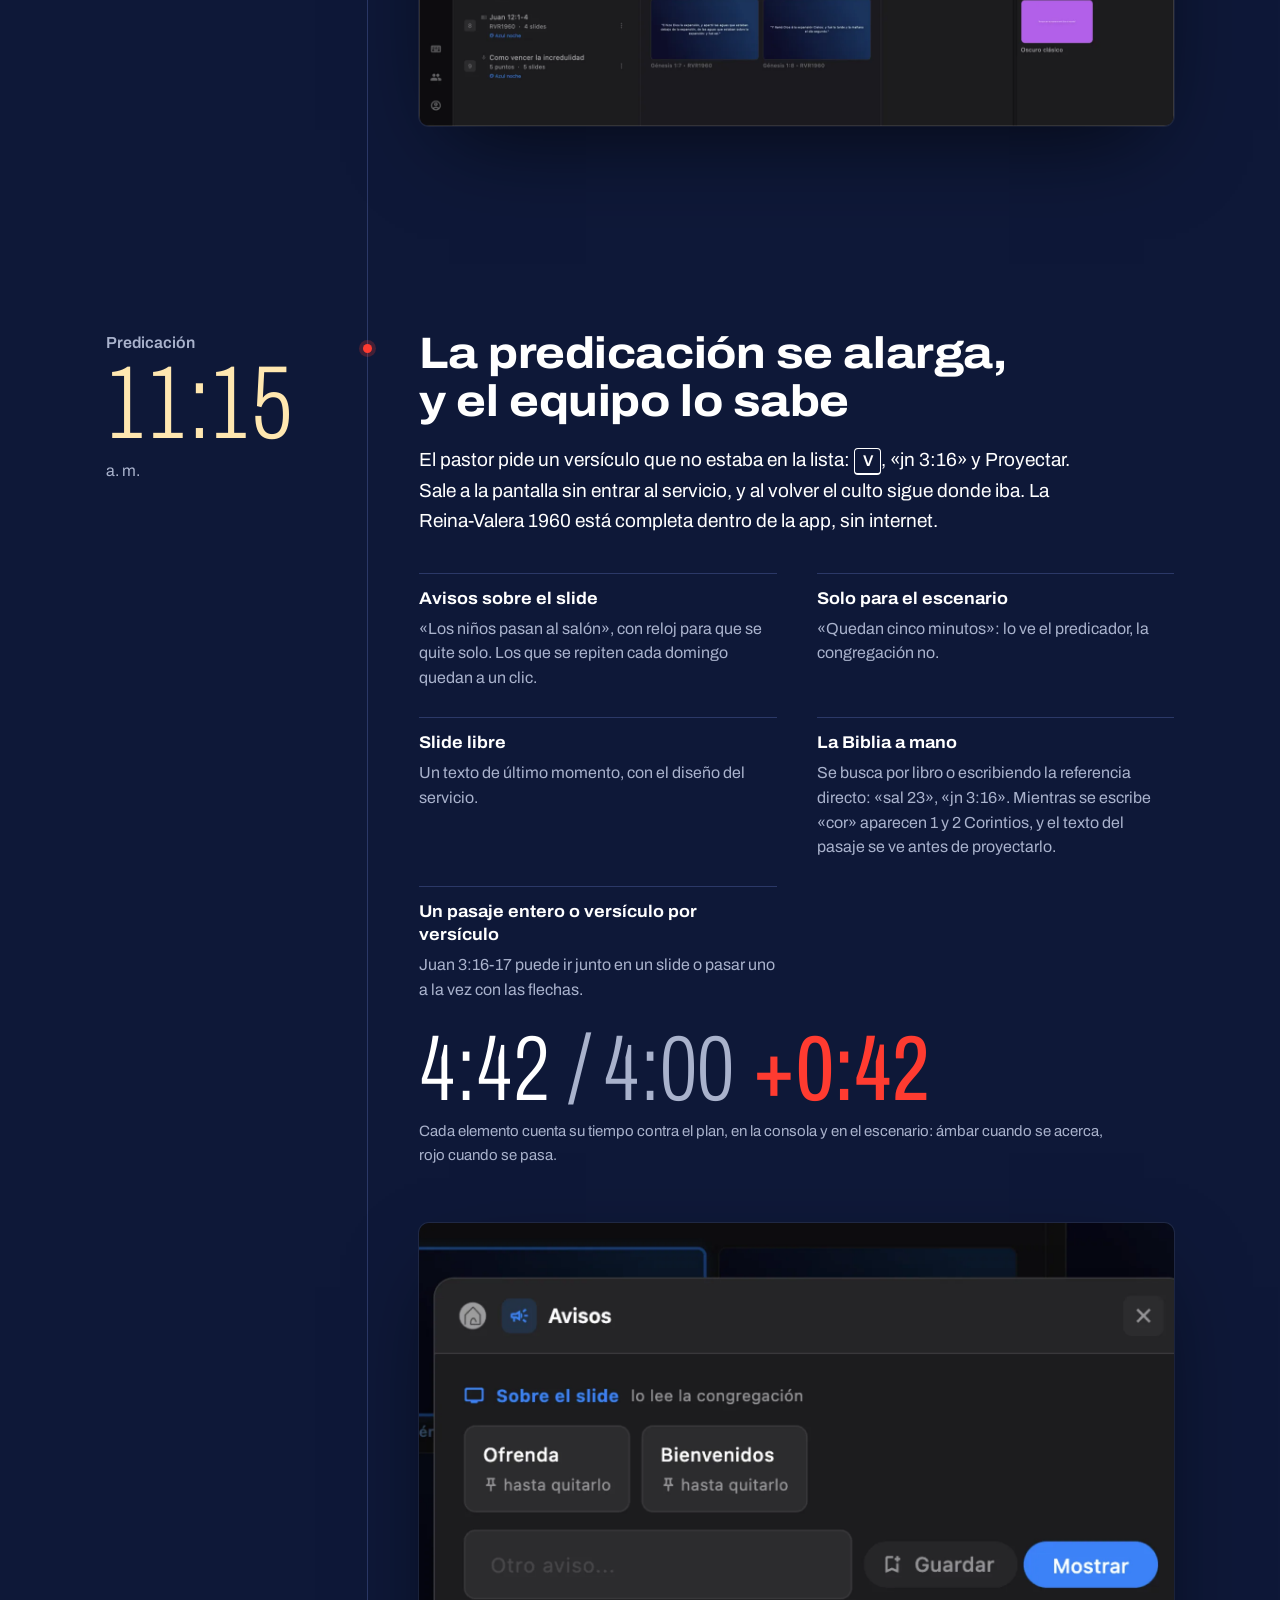
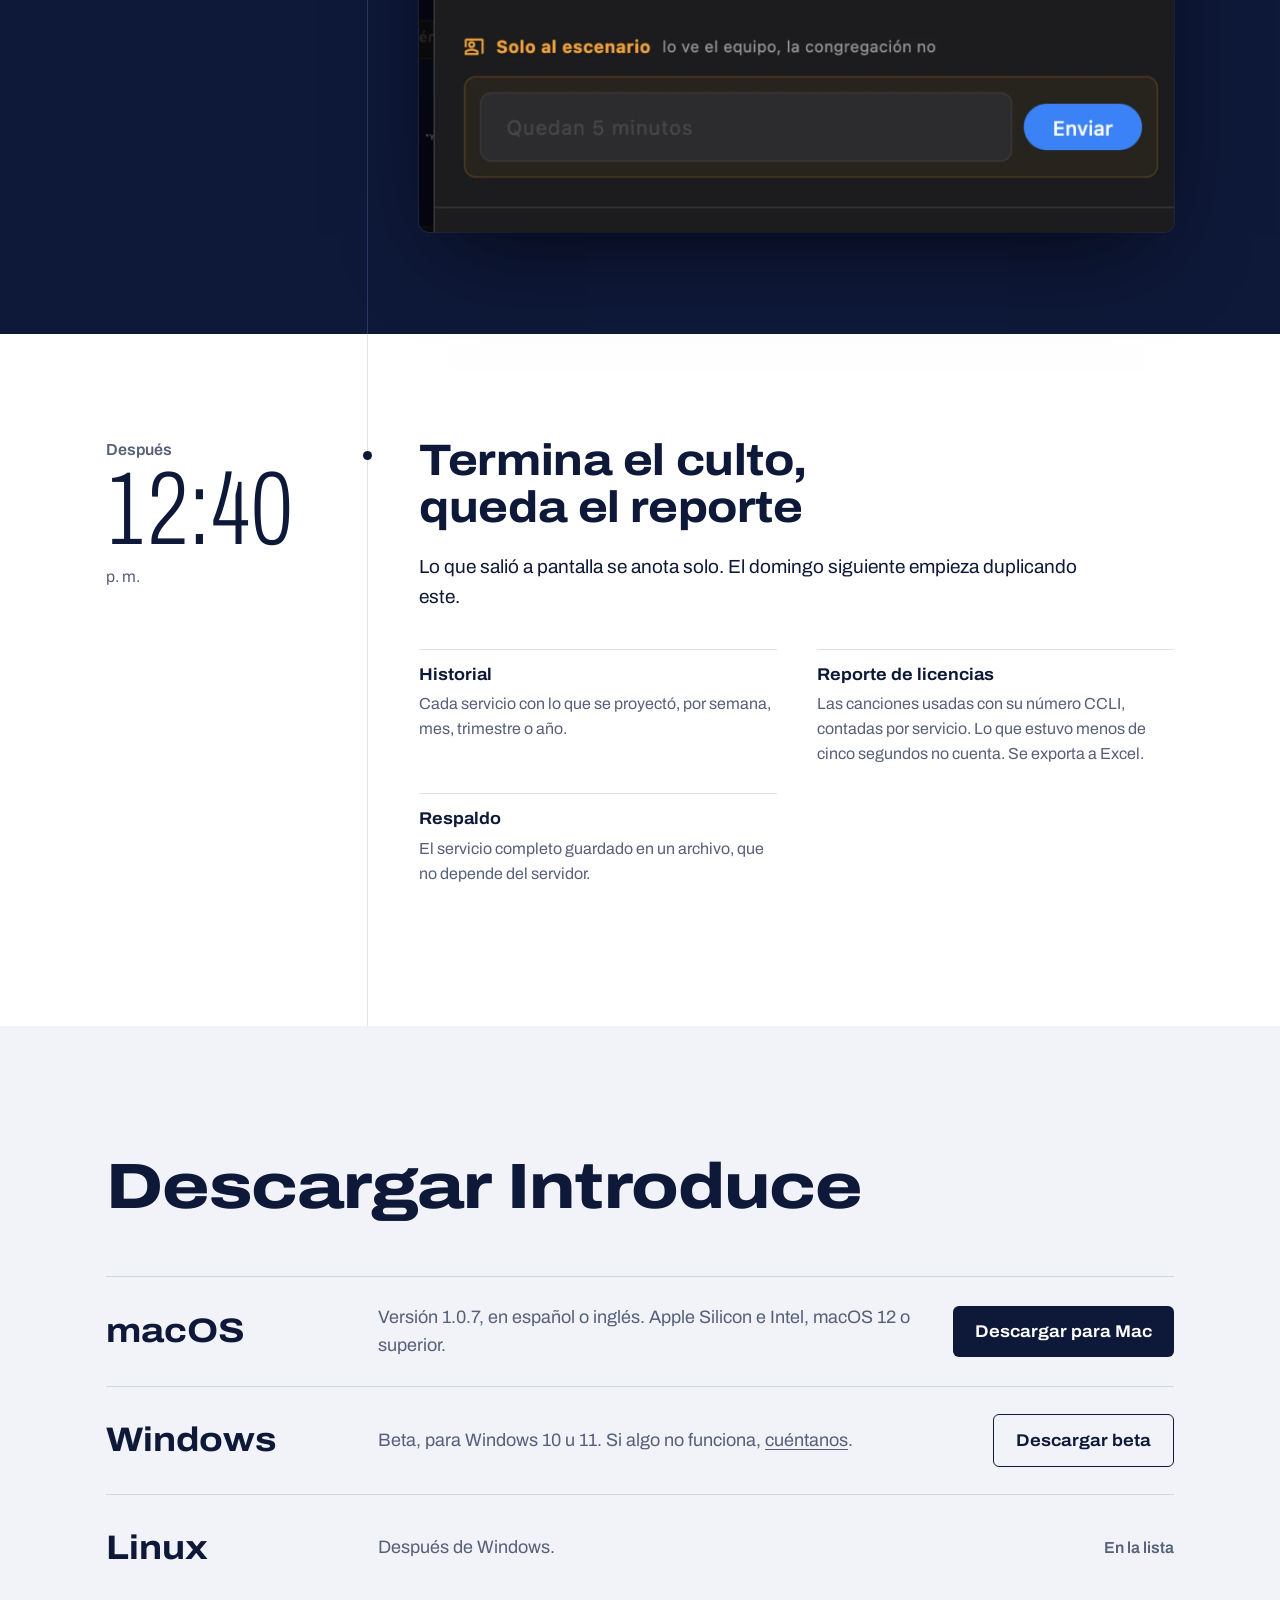
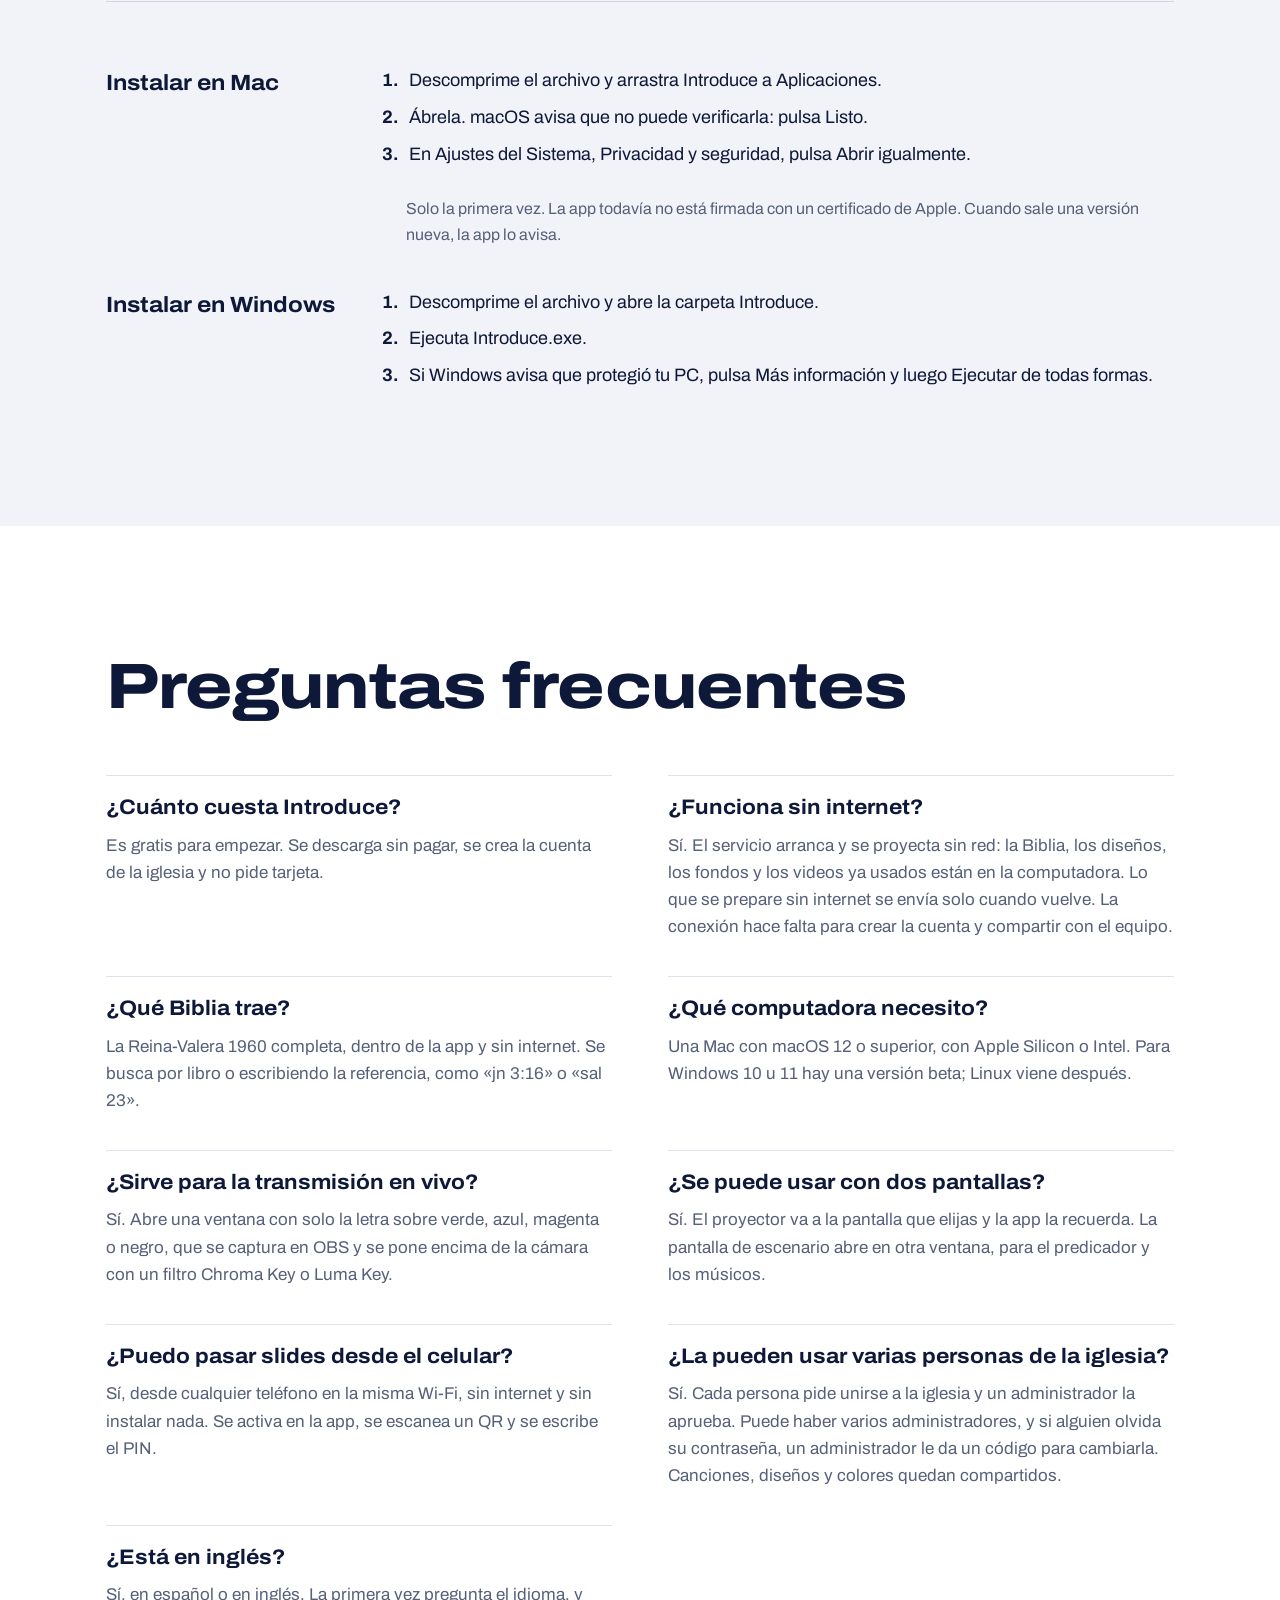
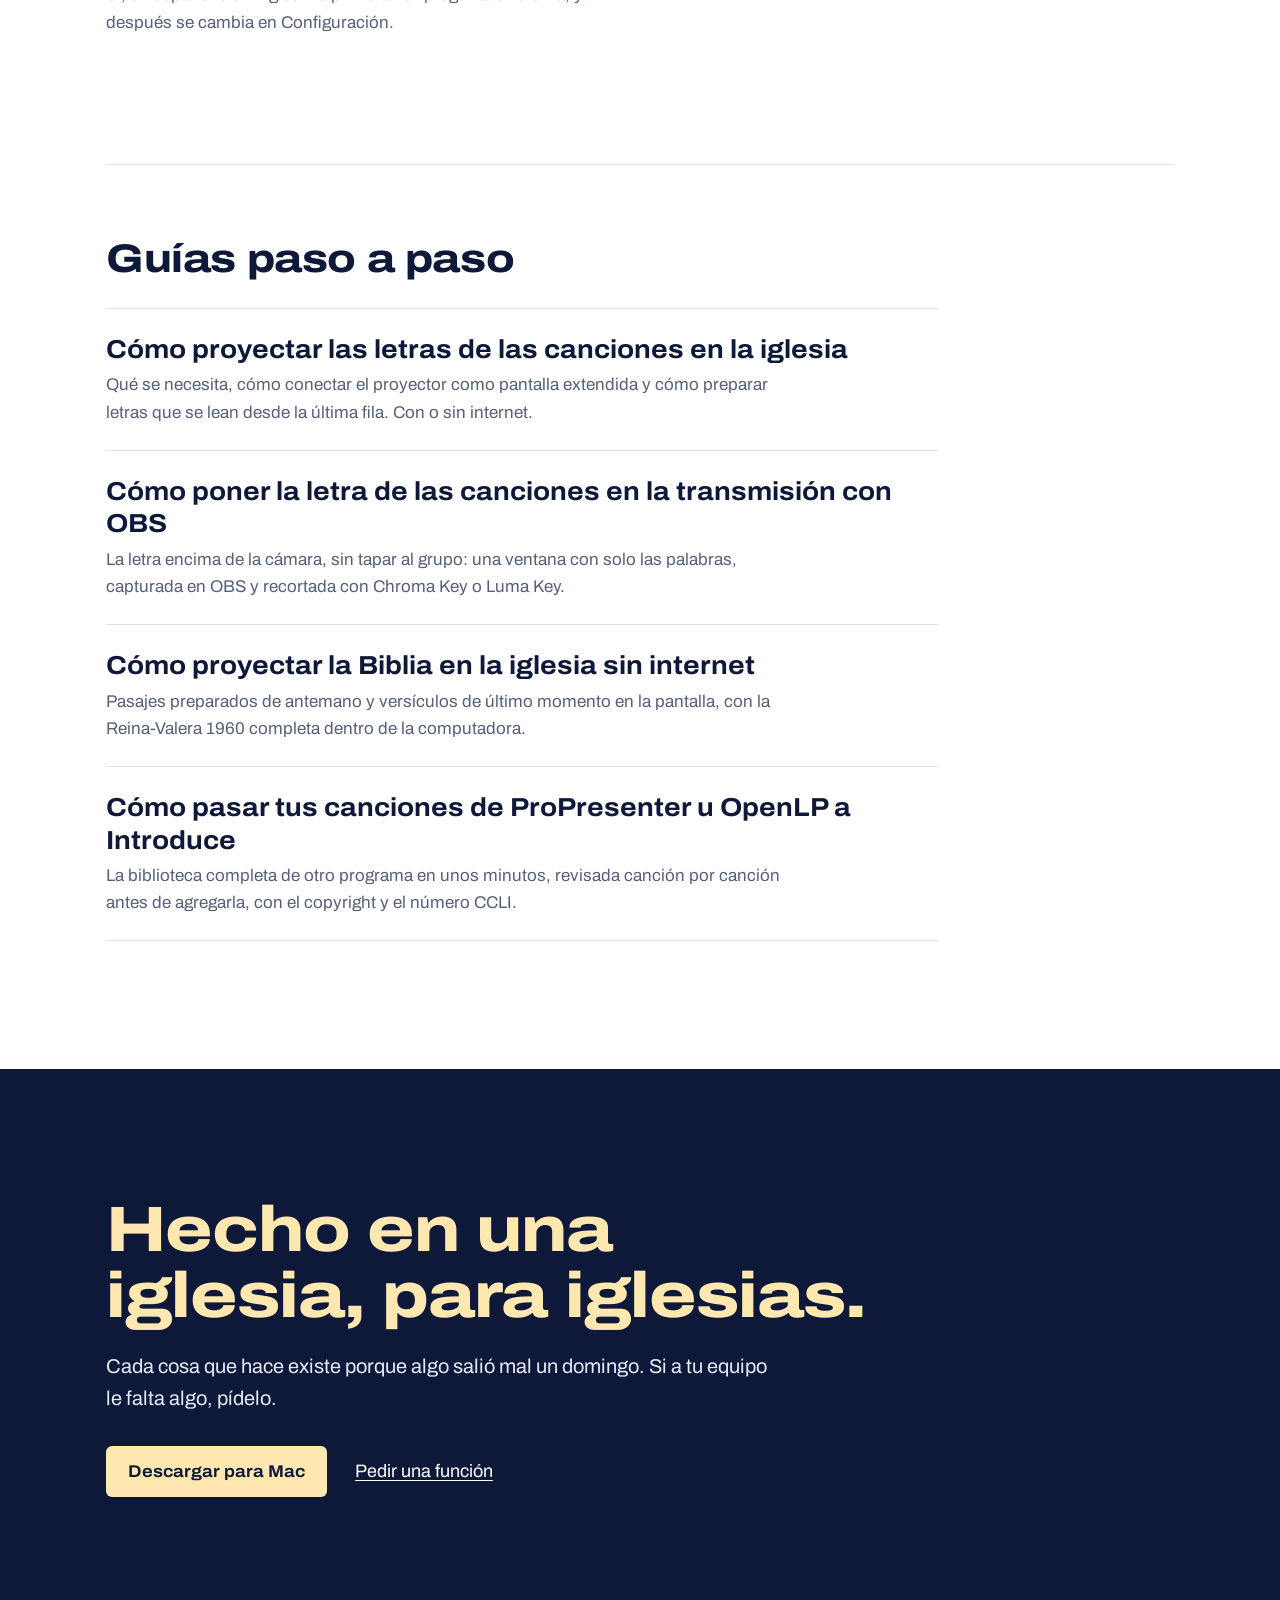
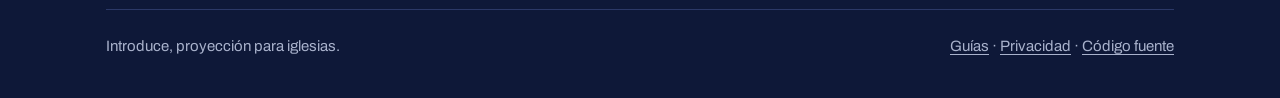
==== commit 47102768: "1.0.7: a PDF comes in whole Announcements arrive as a PDF more often than as a PowerPoint, and now t" ====
--- a/index.html
+++ b/index.html
@@ -64,7 +64,7 @@
       "description": "Programa para proyectar letras, versículos, avisos y videos en la pantalla de la iglesia, con o sin internet.",
       "applicationCategory": "MultimediaApplication",
       "operatingSystem": "macOS 12+, Windows 10+",
-      "softwareVersion": "1.0.6",
+      "softwareVersion": "1.0.7",
       "inLanguage": [
         "es",
         "en"
@@ -227,8 +227,8 @@
               <dd>Se pega la letra copiada de cualquier lado y la app sugiere dónde partir cada slide.</dd>
             </div>
             <div>
-              <dt>PowerPoint</dt>
-              <dd>Los slides de la predicación entran como texto, o como imágenes tal cual se ven si la computadora tiene LibreOffice.</dd>
+              <dt>PDF y PowerPoint</dt>
+              <dd>Los anuncios en PDF entran como una sola presentación con sus páginas, tal cual se diseñaron, sin instalar nada. Un PowerPoint entra igual si la computadora tiene LibreOffice, o como texto editable.</dd>
             </div>
             <div>
               <dt>La predicación por puntos</dt>
@@ -498,7 +498,7 @@
       <ul class="plataformas">
         <li>
           <span class="so">macOS</span>
-          <p class="detalle">Versión 1.0.6, en español o inglés. Apple Silicon e Intel, macOS 12 o superior.</p>
+          <p class="detalle">Versión 1.0.7, en español o inglés. Apple Silicon e Intel, macOS 12 o superior.</p>
           <a class="boton boton-tinta" href="/descargar/mac" rel="nofollow">Descargar para Mac</a>
         </li>
         <li>
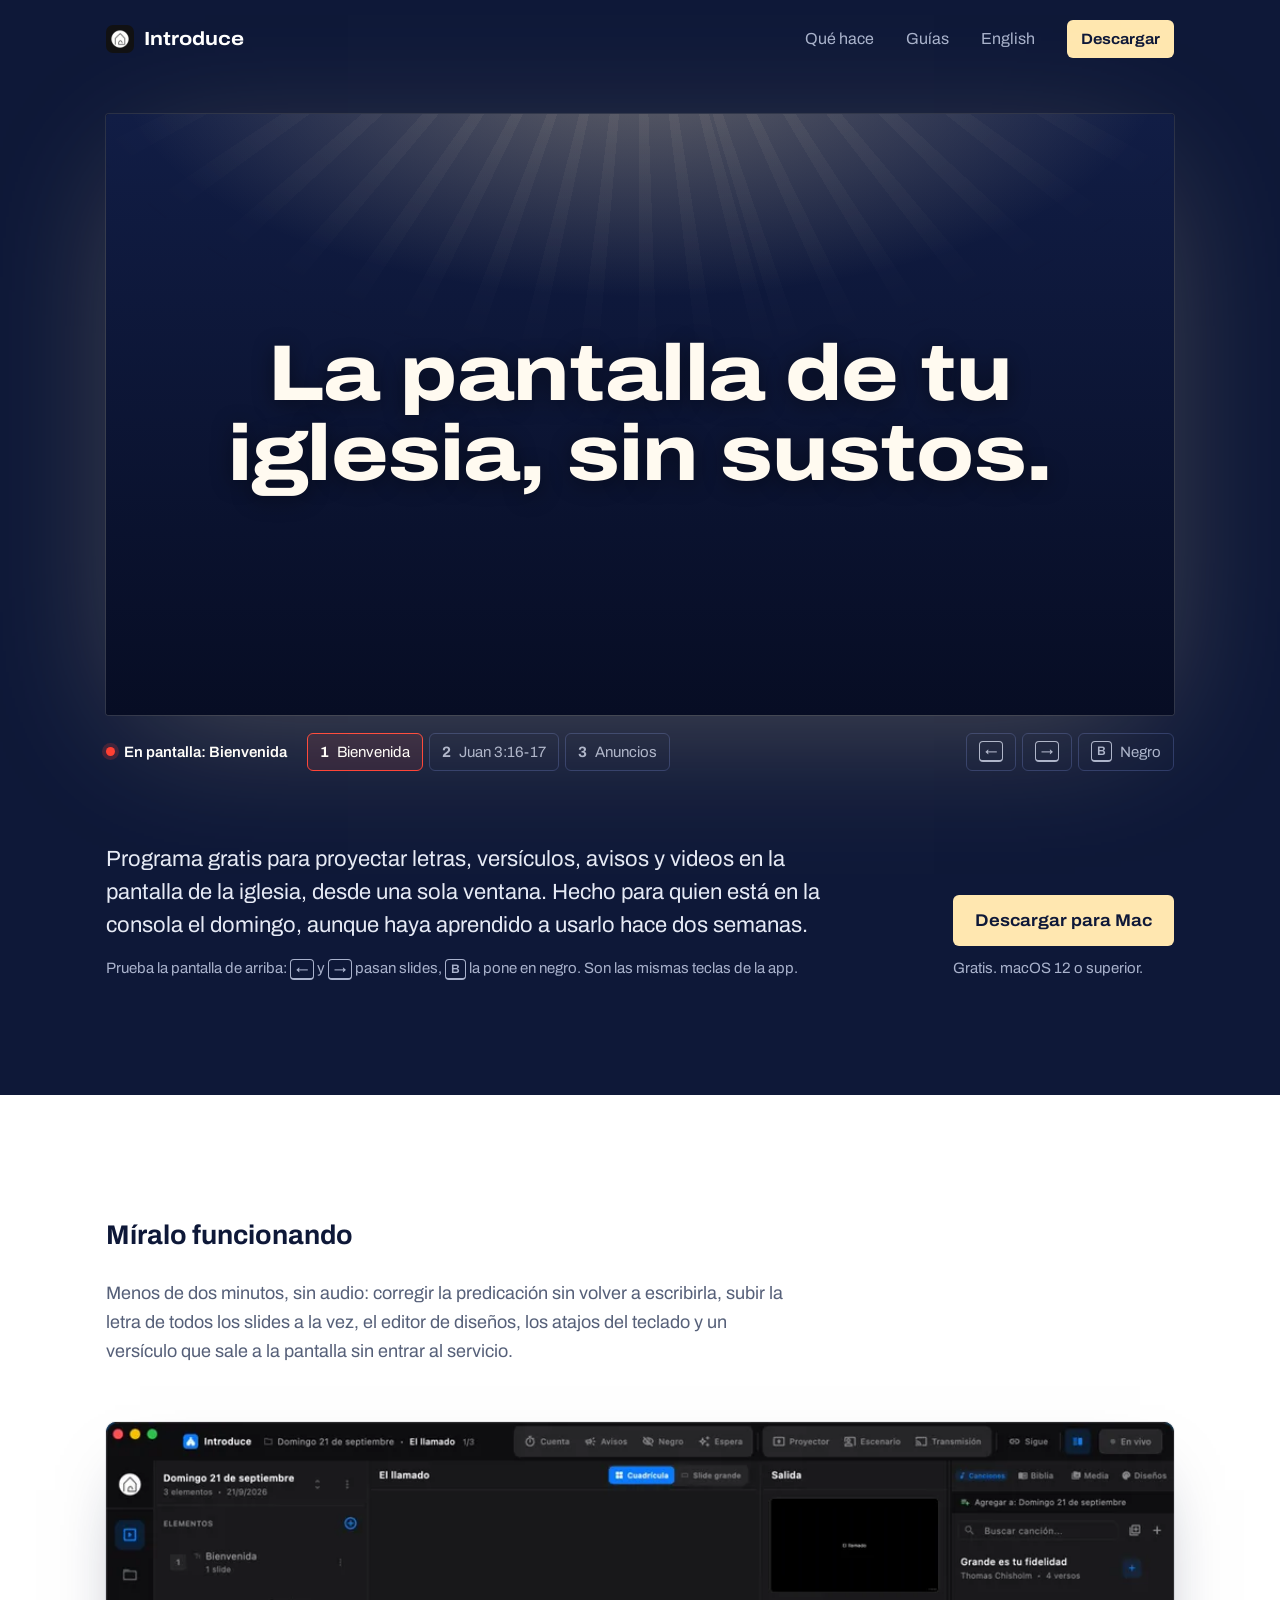
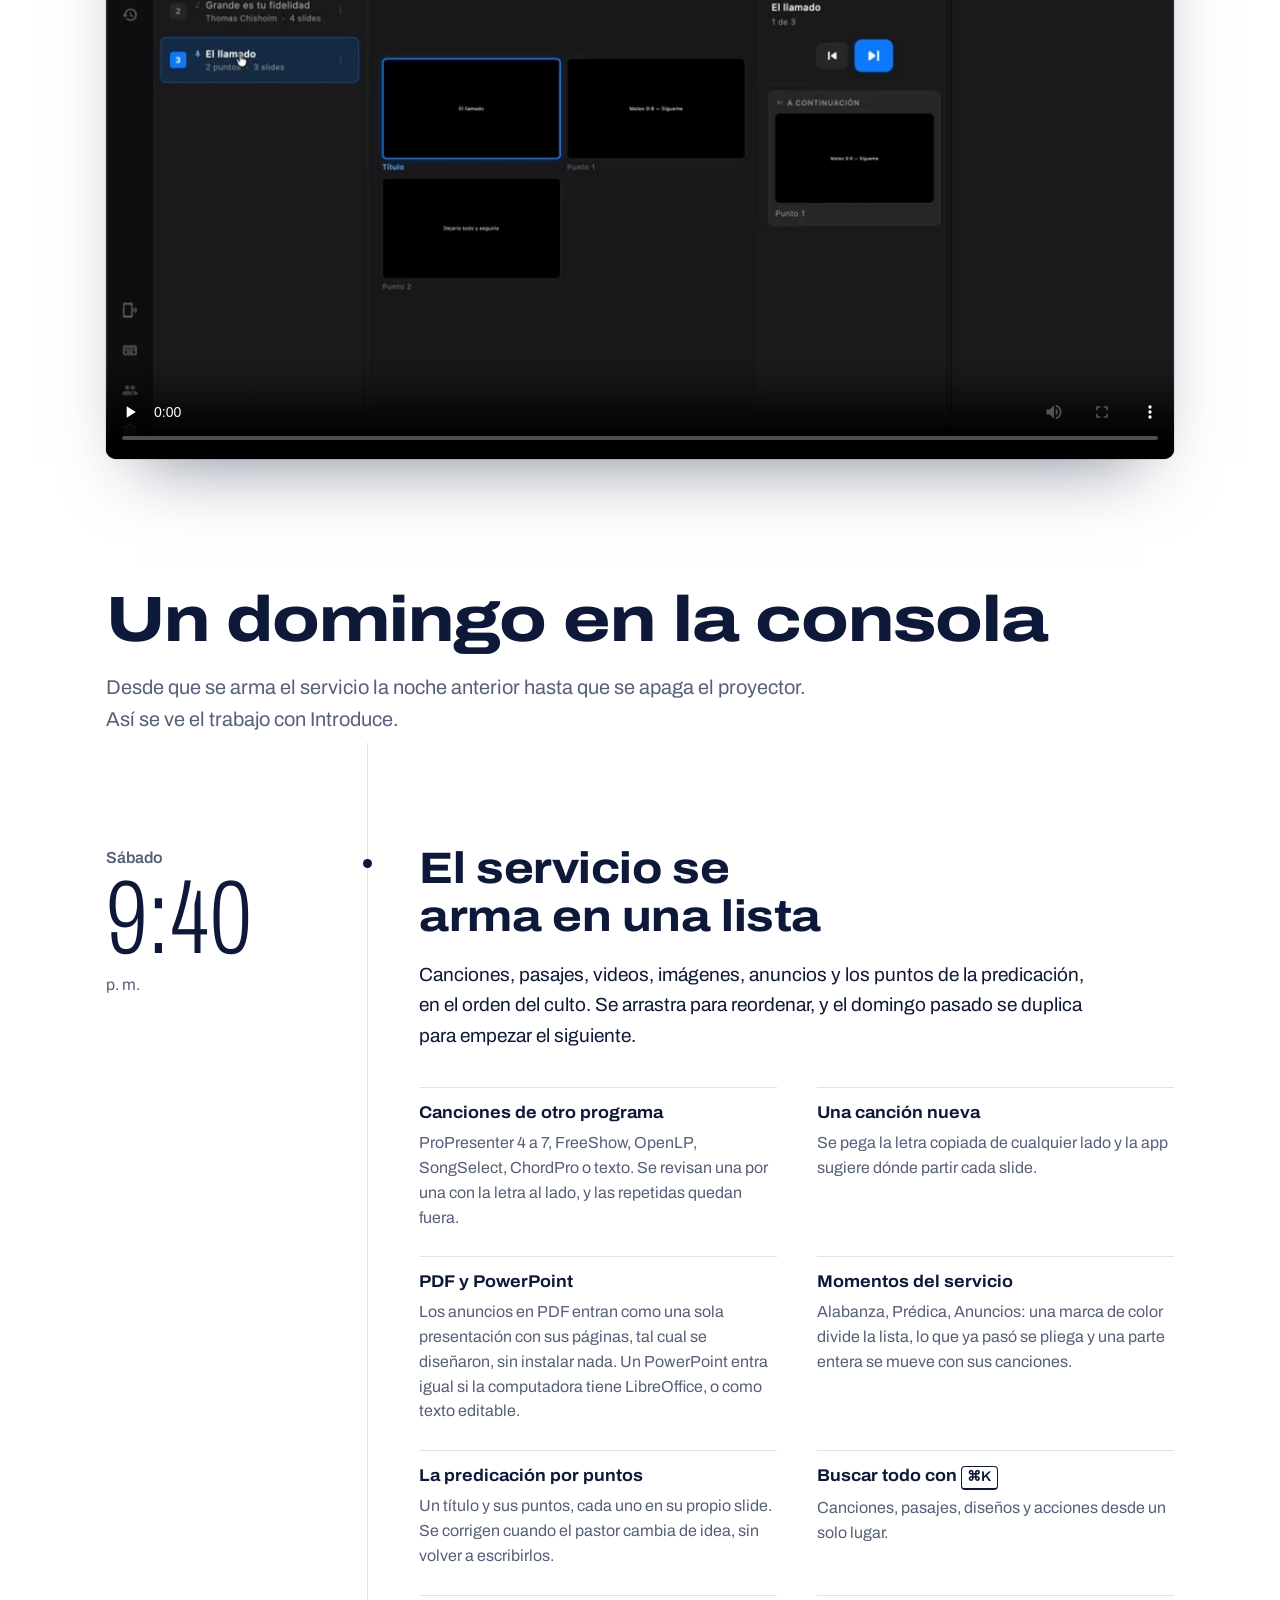
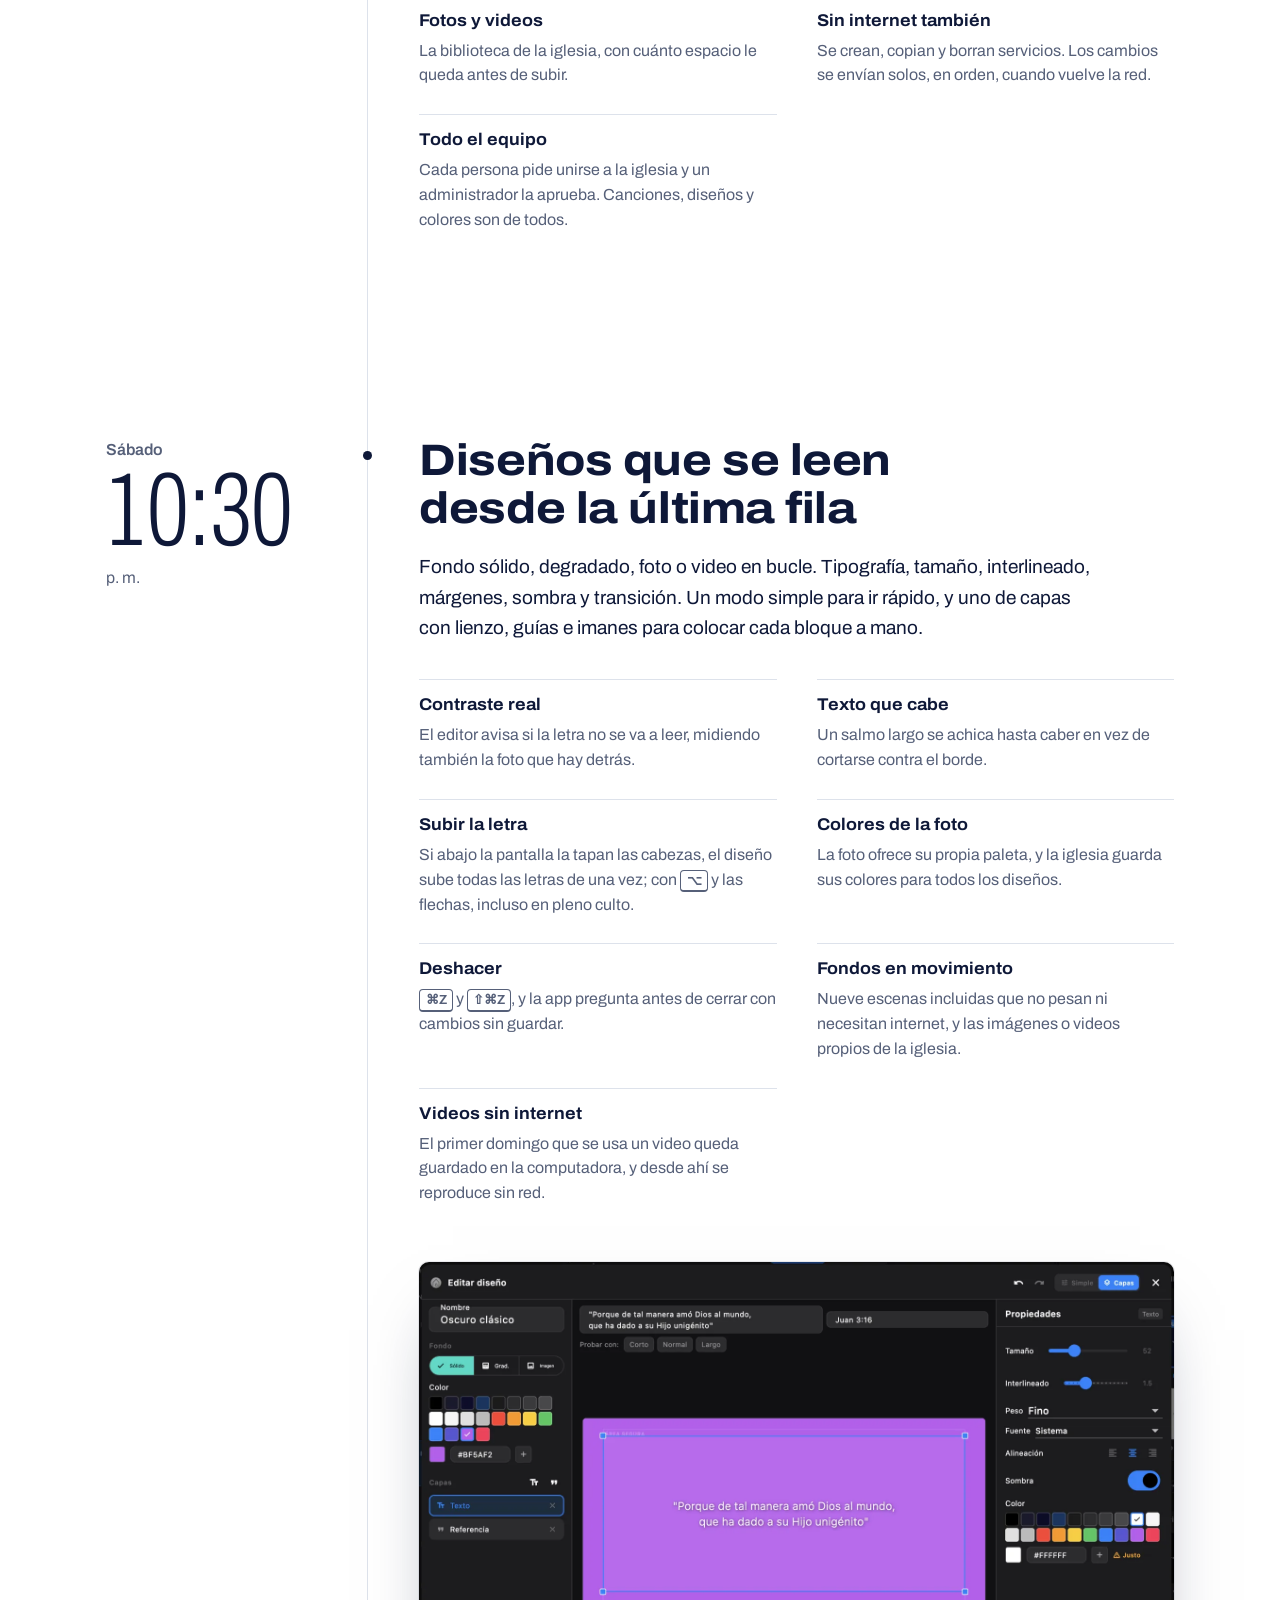
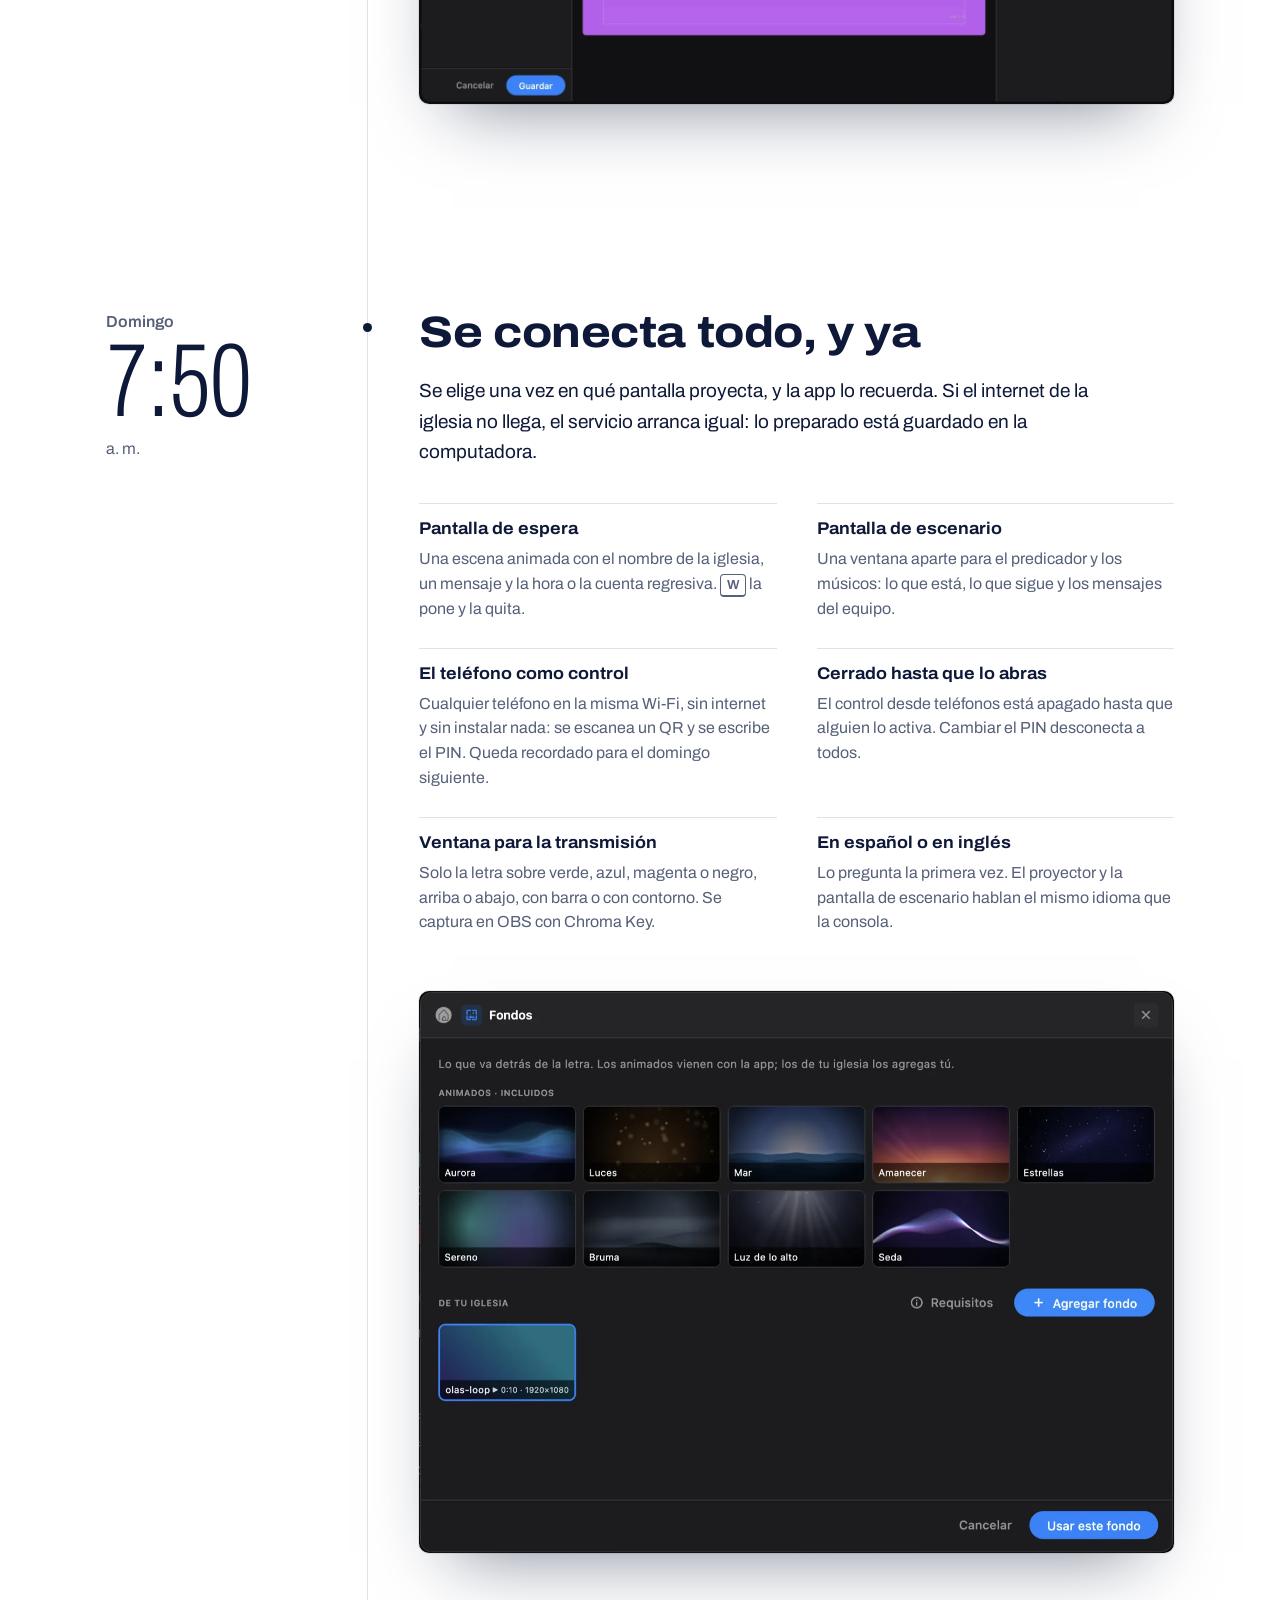
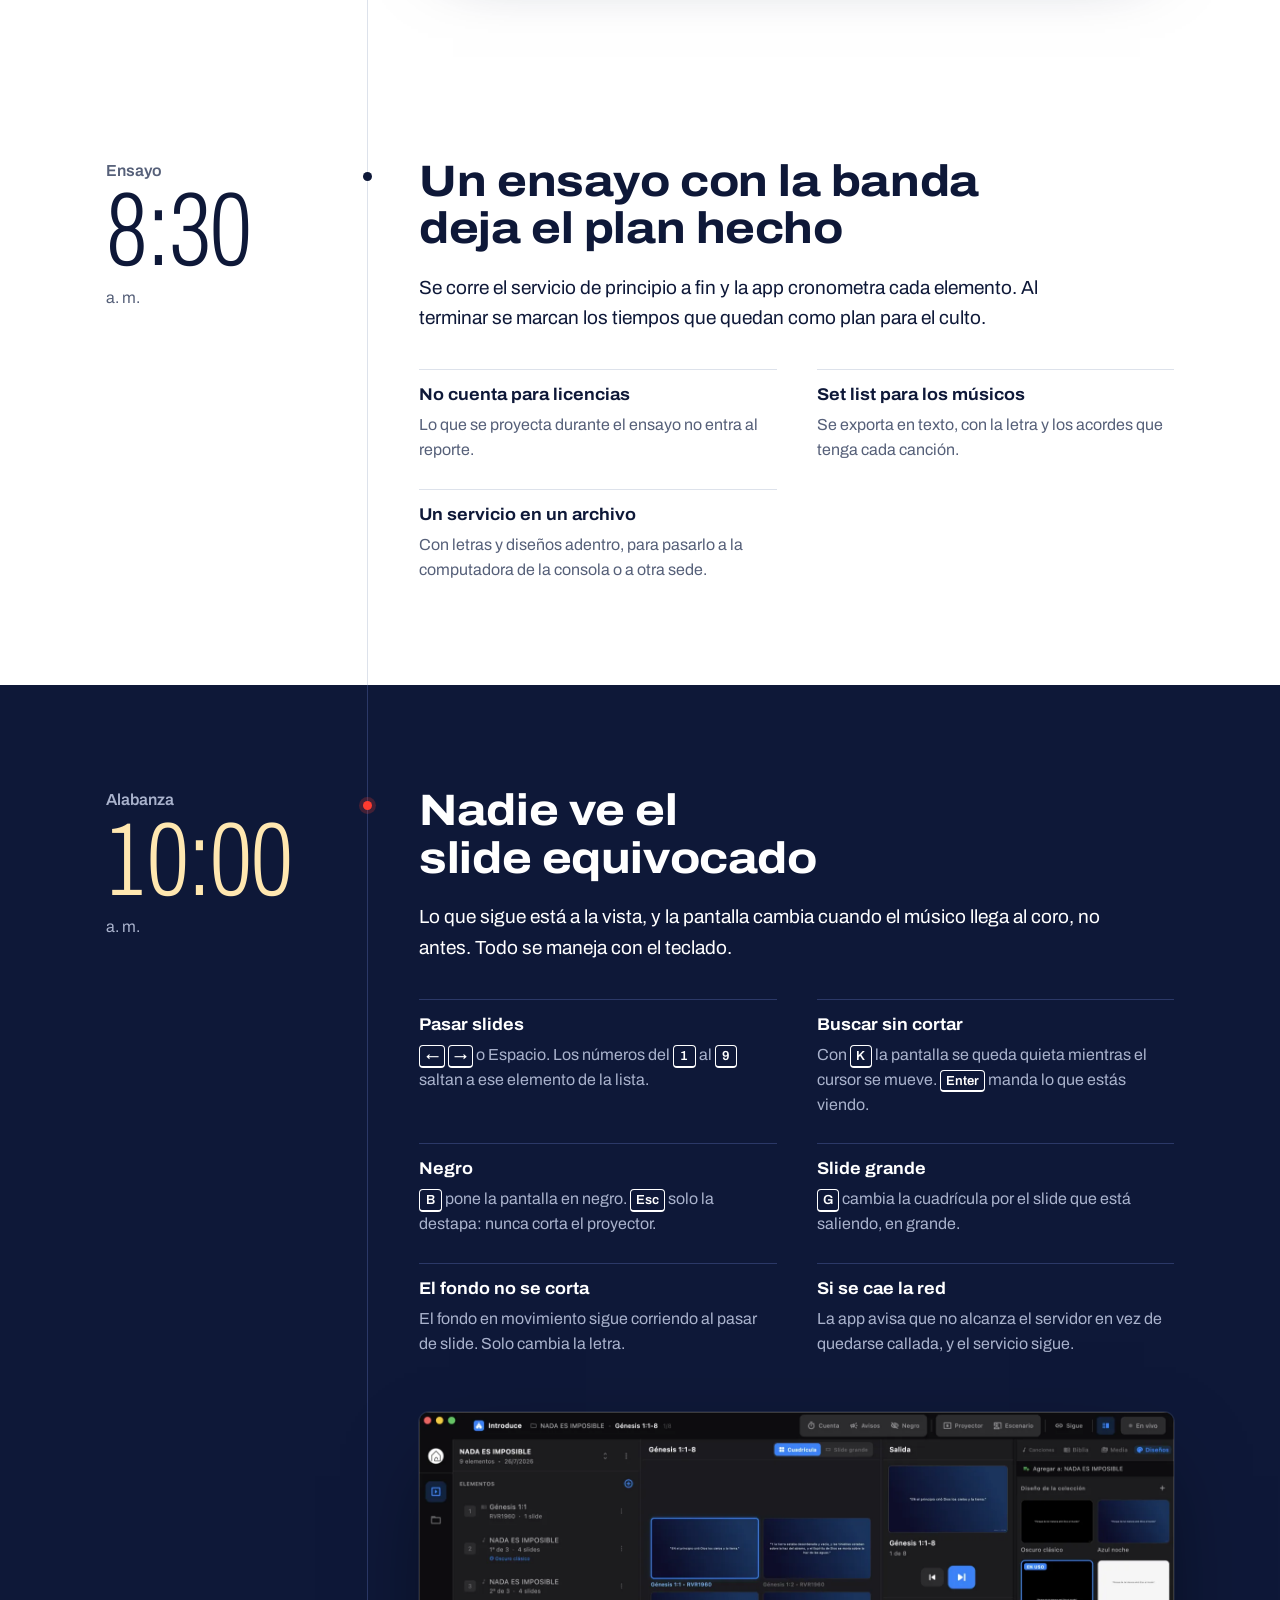
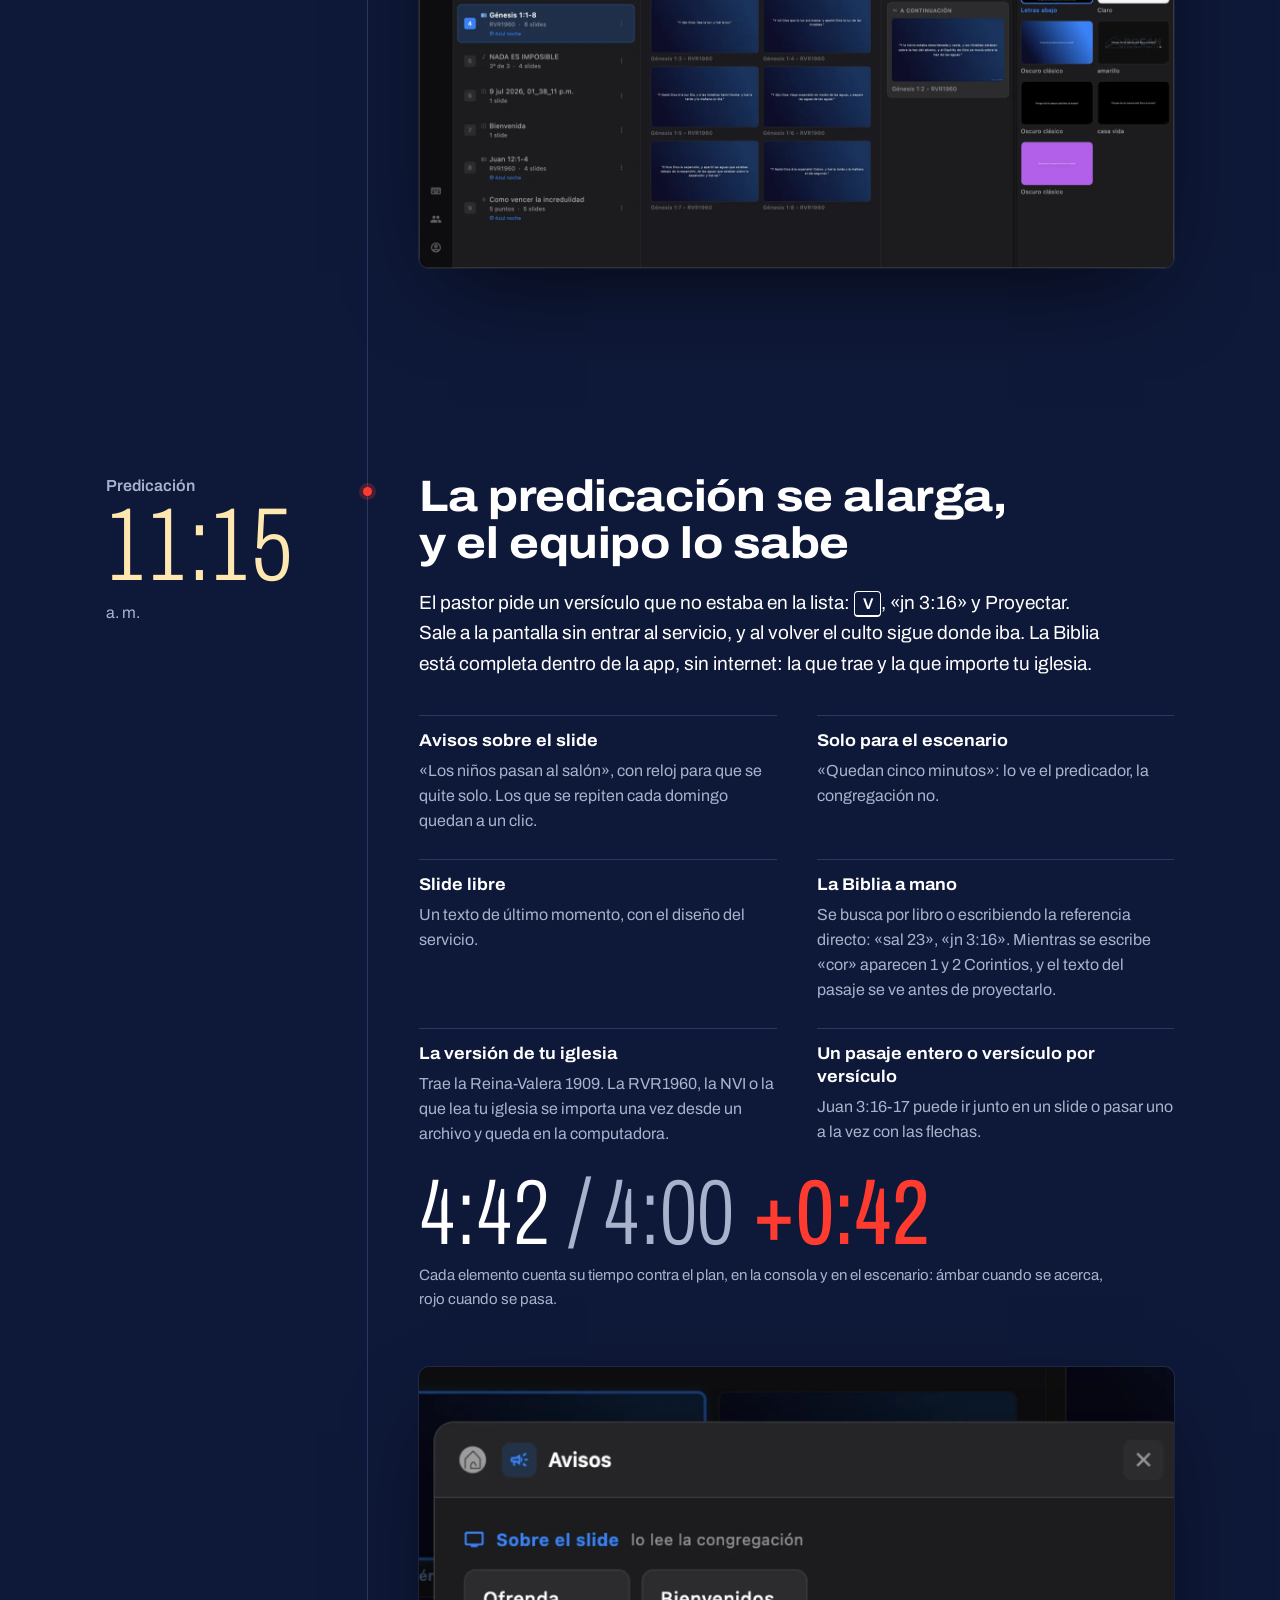
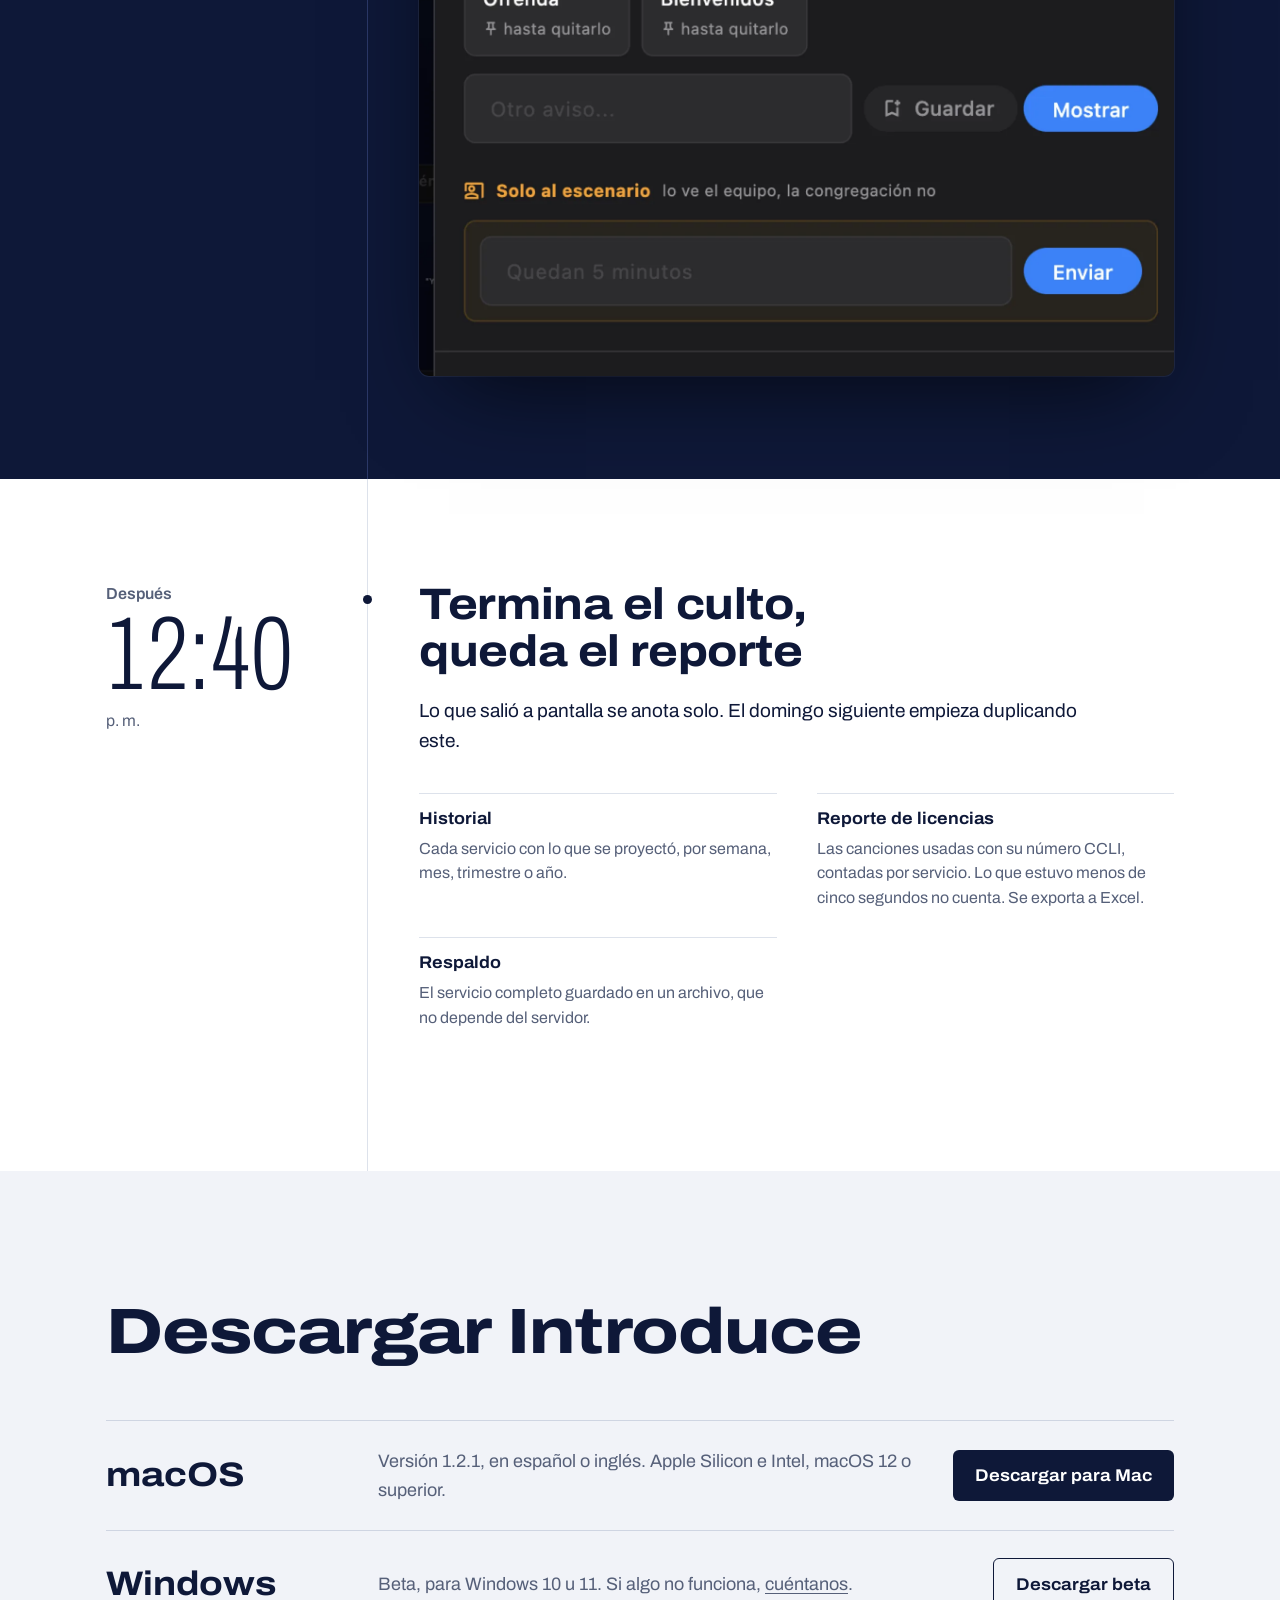
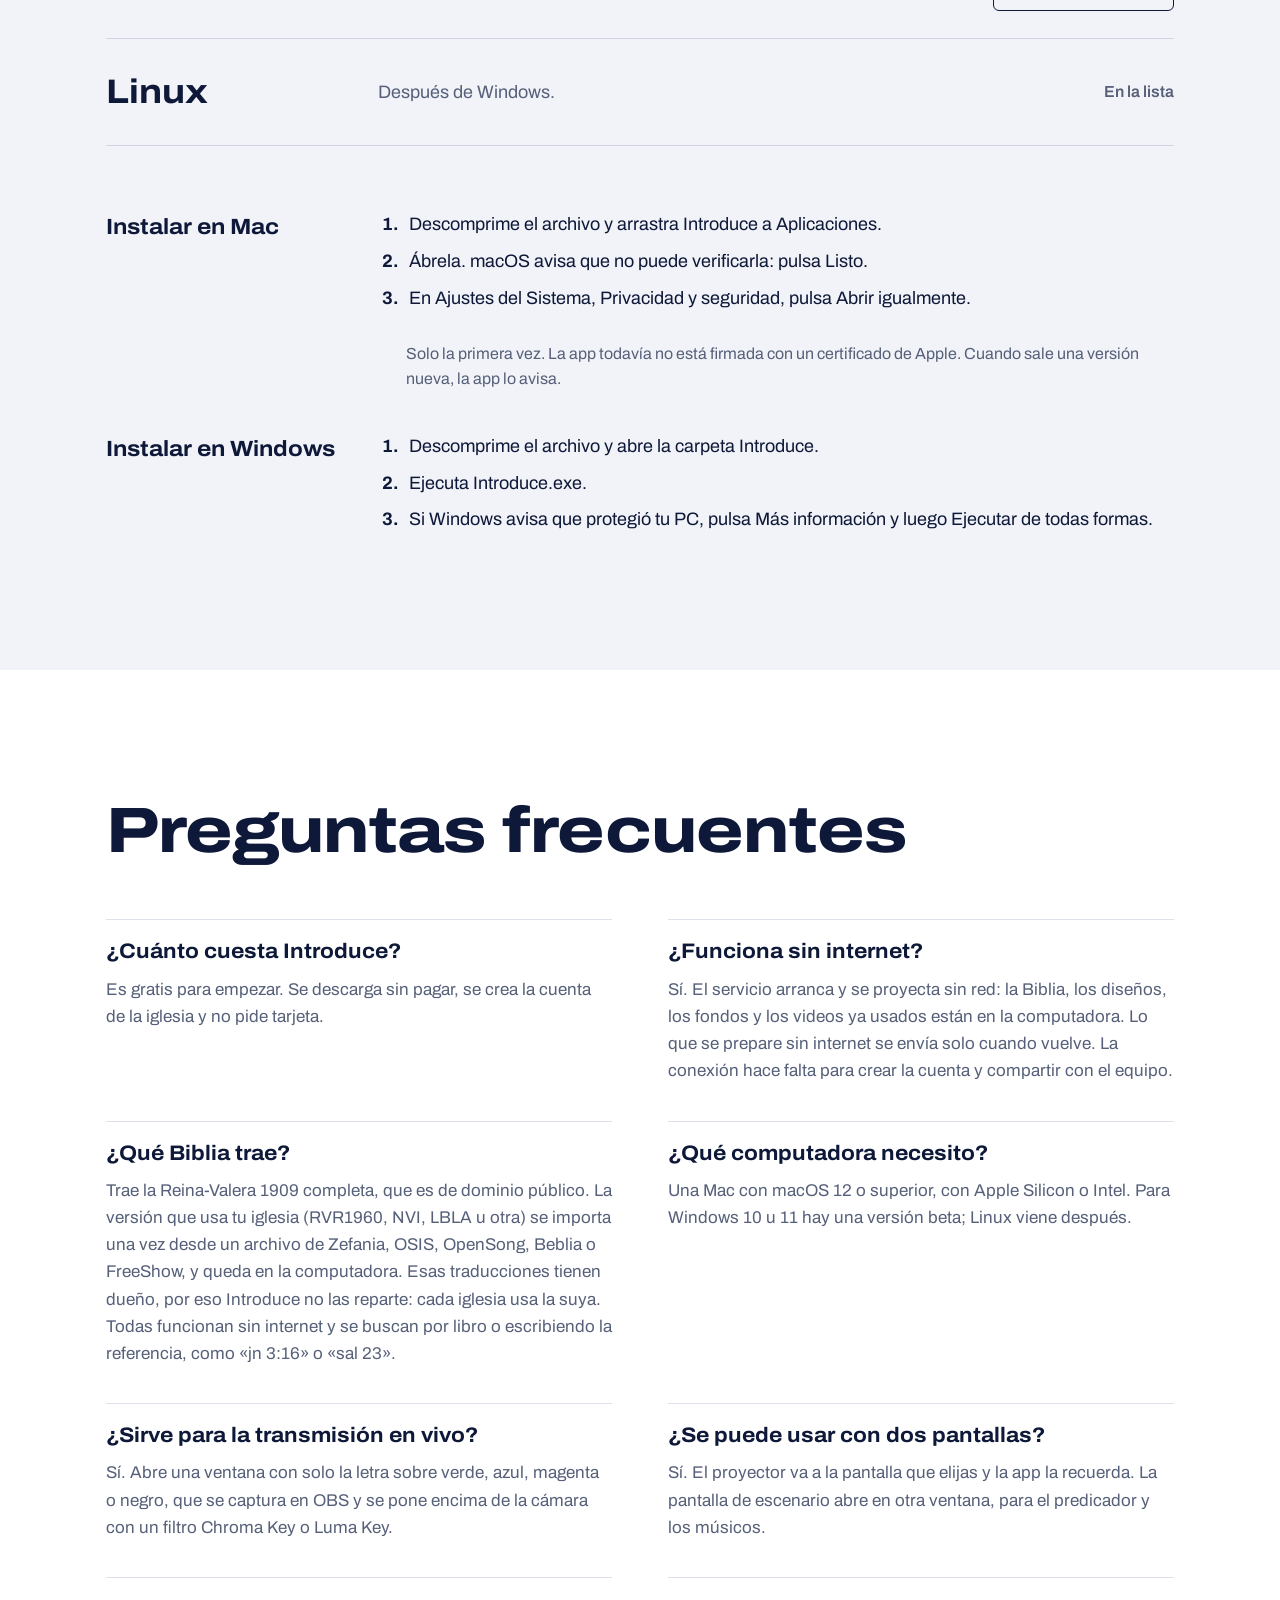
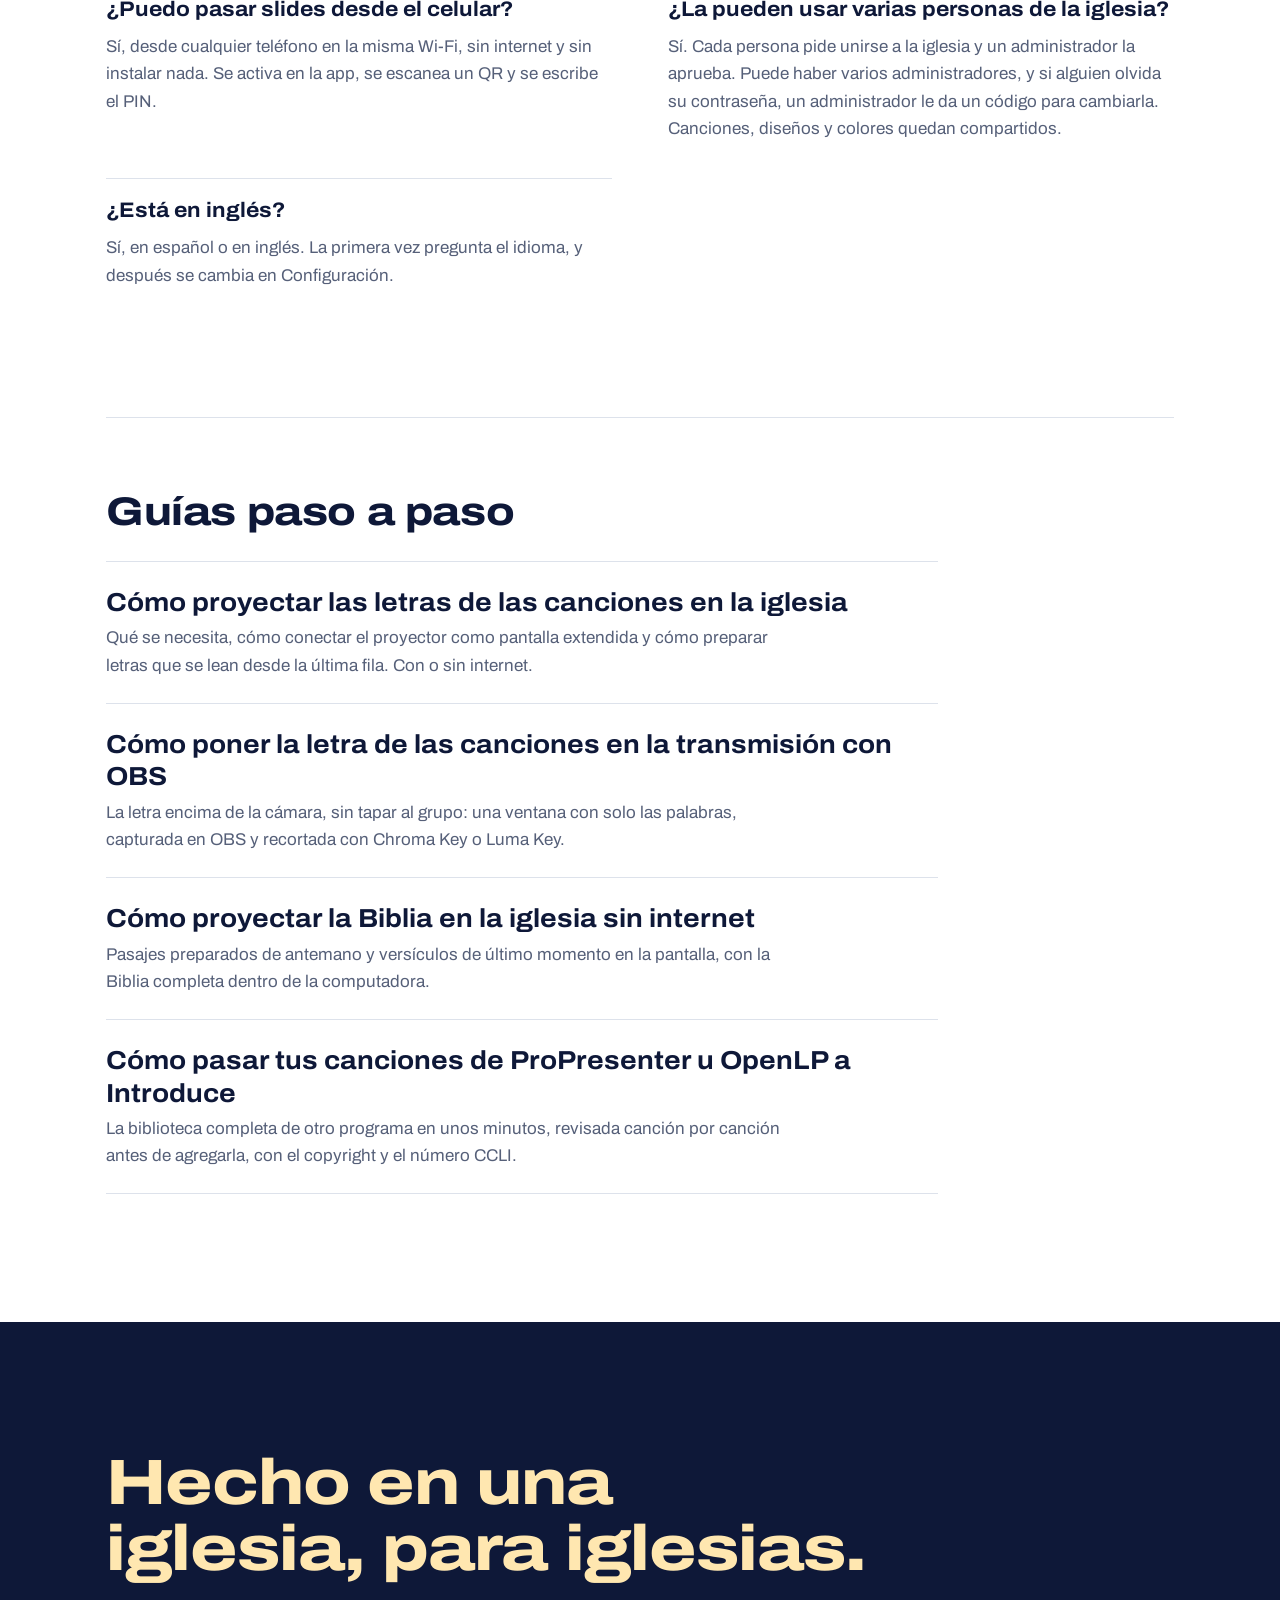
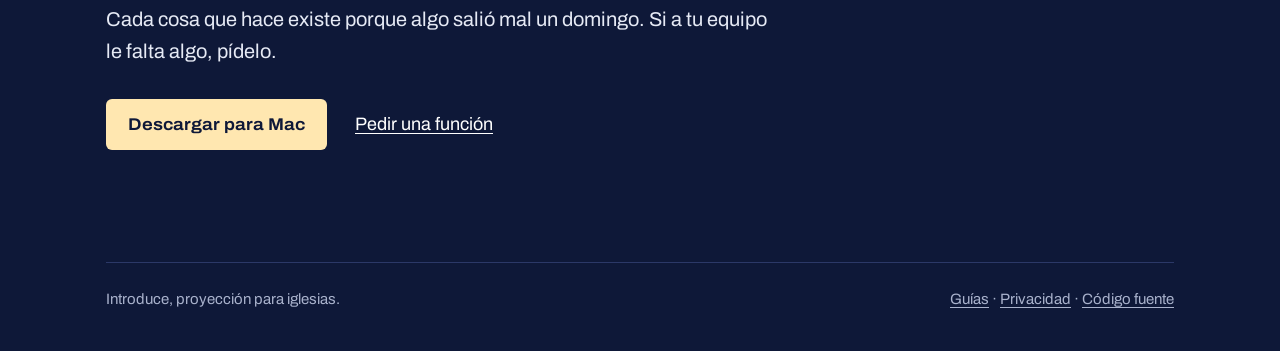
==== commit 01ea3aa5: "1.2.1: the church's own Bible, and a guide to moments The site said the app carried the Reina-Valera" ====
--- a/index.html
+++ b/index.html
@@ -64,7 +64,7 @@
       "description": "Programa para proyectar letras, versículos, avisos y videos en la pantalla de la iglesia, con o sin internet.",
       "applicationCategory": "MultimediaApplication",
       "operatingSystem": "macOS 12+, Windows 10+",
-      "softwareVersion": "1.0.7",
+      "softwareVersion": "1.2.1",
       "inLanguage": [
         "es",
         "en"
@@ -231,6 +231,10 @@
               <dd>Los anuncios en PDF entran como una sola presentación con sus páginas, tal cual se diseñaron, sin instalar nada. Un PowerPoint entra igual si la computadora tiene LibreOffice, o como texto editable.</dd>
             </div>
             <div>
+              <dt>Momentos del servicio</dt>
+              <dd>Alabanza, Prédica, Anuncios: una marca de color divide la lista, lo que ya pasó se pliega y una parte entera se mueve con sus canciones.</dd>
+            </div>
+            <div>
               <dt>La predicación por puntos</dt>
               <dd>Un título y sus puntos, cada uno en su propio slide. Se corrigen cuando el pastor cambia de idea, sin volver a escribirlos.</dd>
             </div>
@@ -424,8 +428,8 @@
           <p>
             El pastor pide un versículo que no estaba en la lista: <kbd>V</kbd>,
             «jn 3:16» y Proyectar. Sale a la pantalla sin entrar al servicio, y
-            al volver el culto sigue donde iba. La Reina-Valera 1960 está
-            completa dentro de la app, sin internet.
+            al volver el culto sigue donde iba. La Biblia está completa dentro
+            de la app, sin internet: la que trae y la que importe tu iglesia.
           </p>
           <dl class="funciones">
             <div>
@@ -443,6 +447,10 @@
             <div>
               <dt>La Biblia a mano</dt>
               <dd>Se busca por libro o escribiendo la referencia directo: «sal 23», «jn 3:16». Mientras se escribe «cor» aparecen 1 y 2 Corintios, y el texto del pasaje se ve antes de proyectarlo.</dd>
+            </div>
+            <div>
+              <dt>La versión de tu iglesia</dt>
+              <dd>Trae la Reina-Valera 1909. La RVR1960, la NVI o la que lea tu iglesia se importa una vez desde un archivo y queda en la computadora.</dd>
             </div>
             <div>
               <dt>Un pasaje entero o versículo por versículo</dt>
@@ -498,7 +506,7 @@
       <ul class="plataformas">
         <li>
           <span class="so">macOS</span>
-          <p class="detalle">Versión 1.0.7, en español o inglés. Apple Silicon e Intel, macOS 12 o superior.</p>
+          <p class="detalle">Versión 1.2.1, en español o inglés. Apple Silicon e Intel, macOS 12 o superior.</p>
           <a class="boton boton-tinta" href="/descargar/mac" rel="nofollow">Descargar para Mac</a>
         </li>
         <li>
@@ -548,7 +556,7 @@
         </div>
         <div>
           <h3>¿Qué Biblia trae?</h3>
-          <p>La Reina-Valera 1960 completa, dentro de la app y sin internet. Se busca por libro o escribiendo la referencia, como «jn 3:16» o «sal 23».</p>
+          <p>Trae la Reina-Valera 1909 completa, que es de dominio público. La versión que usa tu iglesia (RVR1960, NVI, LBLA u otra) se importa una vez desde un archivo de Zefania, OSIS, OpenSong, Beblia o FreeShow, y queda en la computadora. Esas traducciones tienen dueño, por eso Introduce no las reparte: cada iglesia usa la suya. Todas funcionan sin internet y se buscan por libro o escribiendo la referencia, como «jn 3:16» o «sal 23».</p>
         </div>
         <div>
           <h3>¿Qué computadora necesito?</h3>
@@ -585,7 +593,7 @@
         <ul class="lista-guias">
           <li><a href="/guias/proyectar-letras-en-la-iglesia/"><span class="titulo">Cómo proyectar las letras de las canciones en la iglesia</span><span class="de-que-trata">Qué se necesita, cómo conectar el proyector como pantalla extendida y cómo preparar letras que se lean desde la última fila. Con o sin internet.</span></a></li>
           <li><a href="/guias/letra-de-las-canciones-en-obs/"><span class="titulo">Cómo poner la letra de las canciones en la transmisión con OBS</span><span class="de-que-trata">La letra encima de la cámara, sin tapar al grupo: una ventana con solo las palabras, capturada en OBS y recortada con Chroma Key o Luma Key.</span></a></li>
-          <li><a href="/guias/biblia-en-pantalla-sin-internet/"><span class="titulo">Cómo proyectar la Biblia en la iglesia sin internet</span><span class="de-que-trata">Pasajes preparados de antemano y versículos de último momento en la pantalla, con la Reina-Valera 1960 completa dentro de la computadora.</span></a></li>
+          <li><a href="/guias/biblia-en-pantalla-sin-internet/"><span class="titulo">Cómo proyectar la Biblia en la iglesia sin internet</span><span class="de-que-trata">Pasajes preparados de antemano y versículos de último momento en la pantalla, con la Biblia completa dentro de la computadora.</span></a></li>
           <li><a href="/guias/de-propresenter-a-introduce/"><span class="titulo">Cómo pasar tus canciones de ProPresenter u OpenLP a Introduce</span><span class="de-que-trata">La biblioteca completa de otro programa en unos minutos, revisada canción por canción antes de agregarla, con el copyright y el número CCLI.</span></a></li>
         </ul>
       </div>
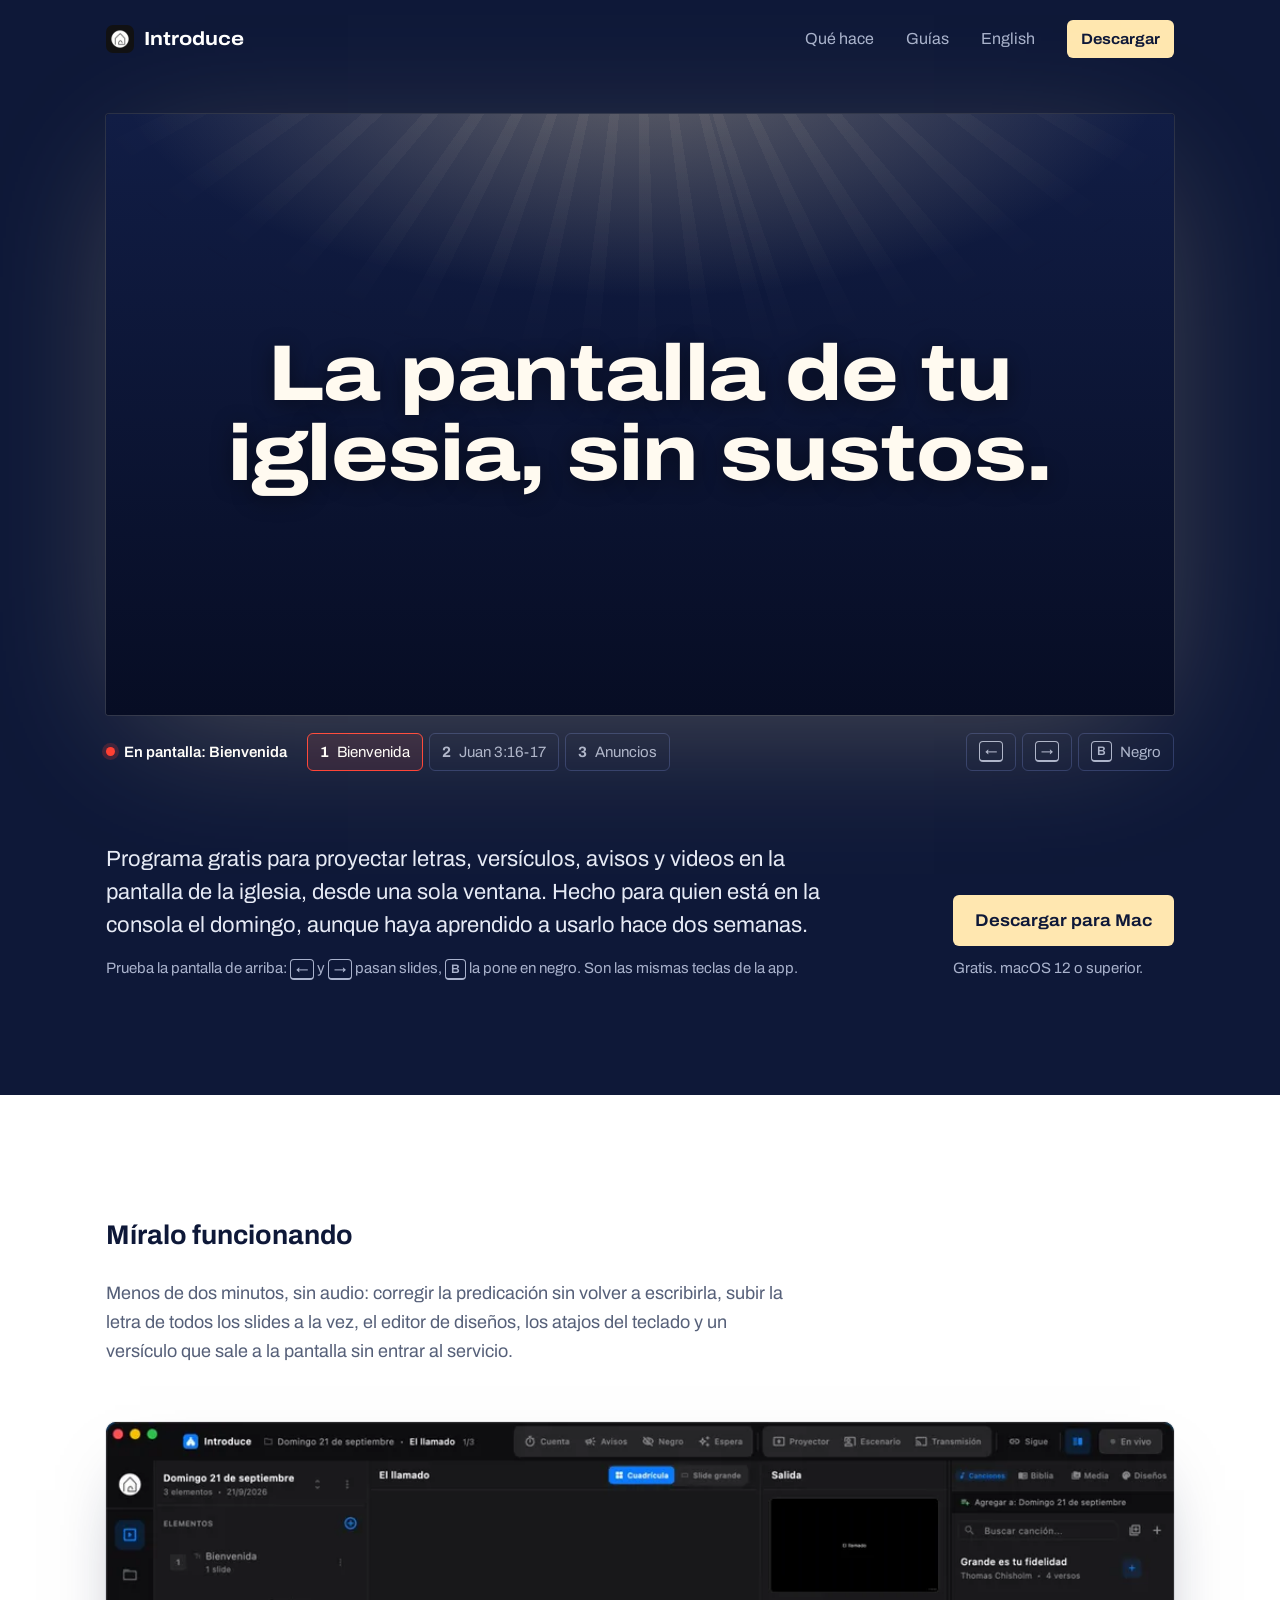
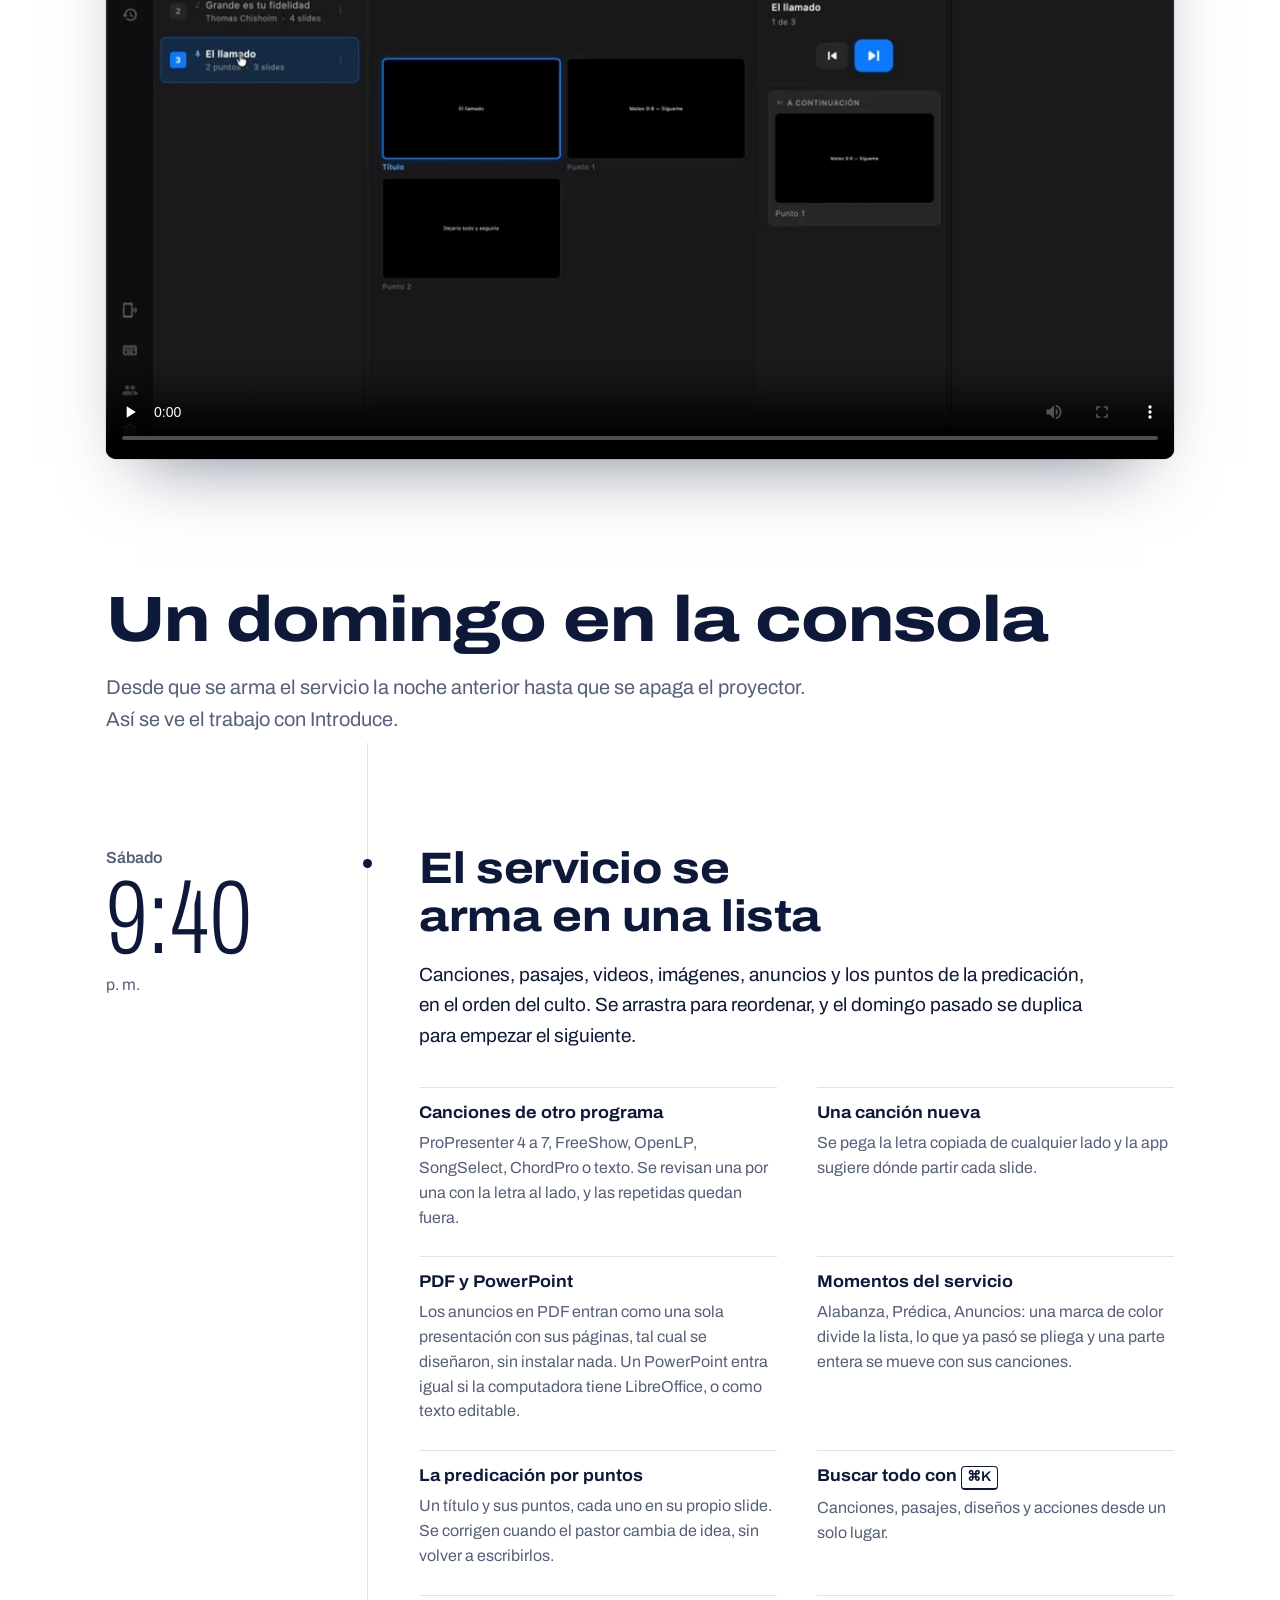
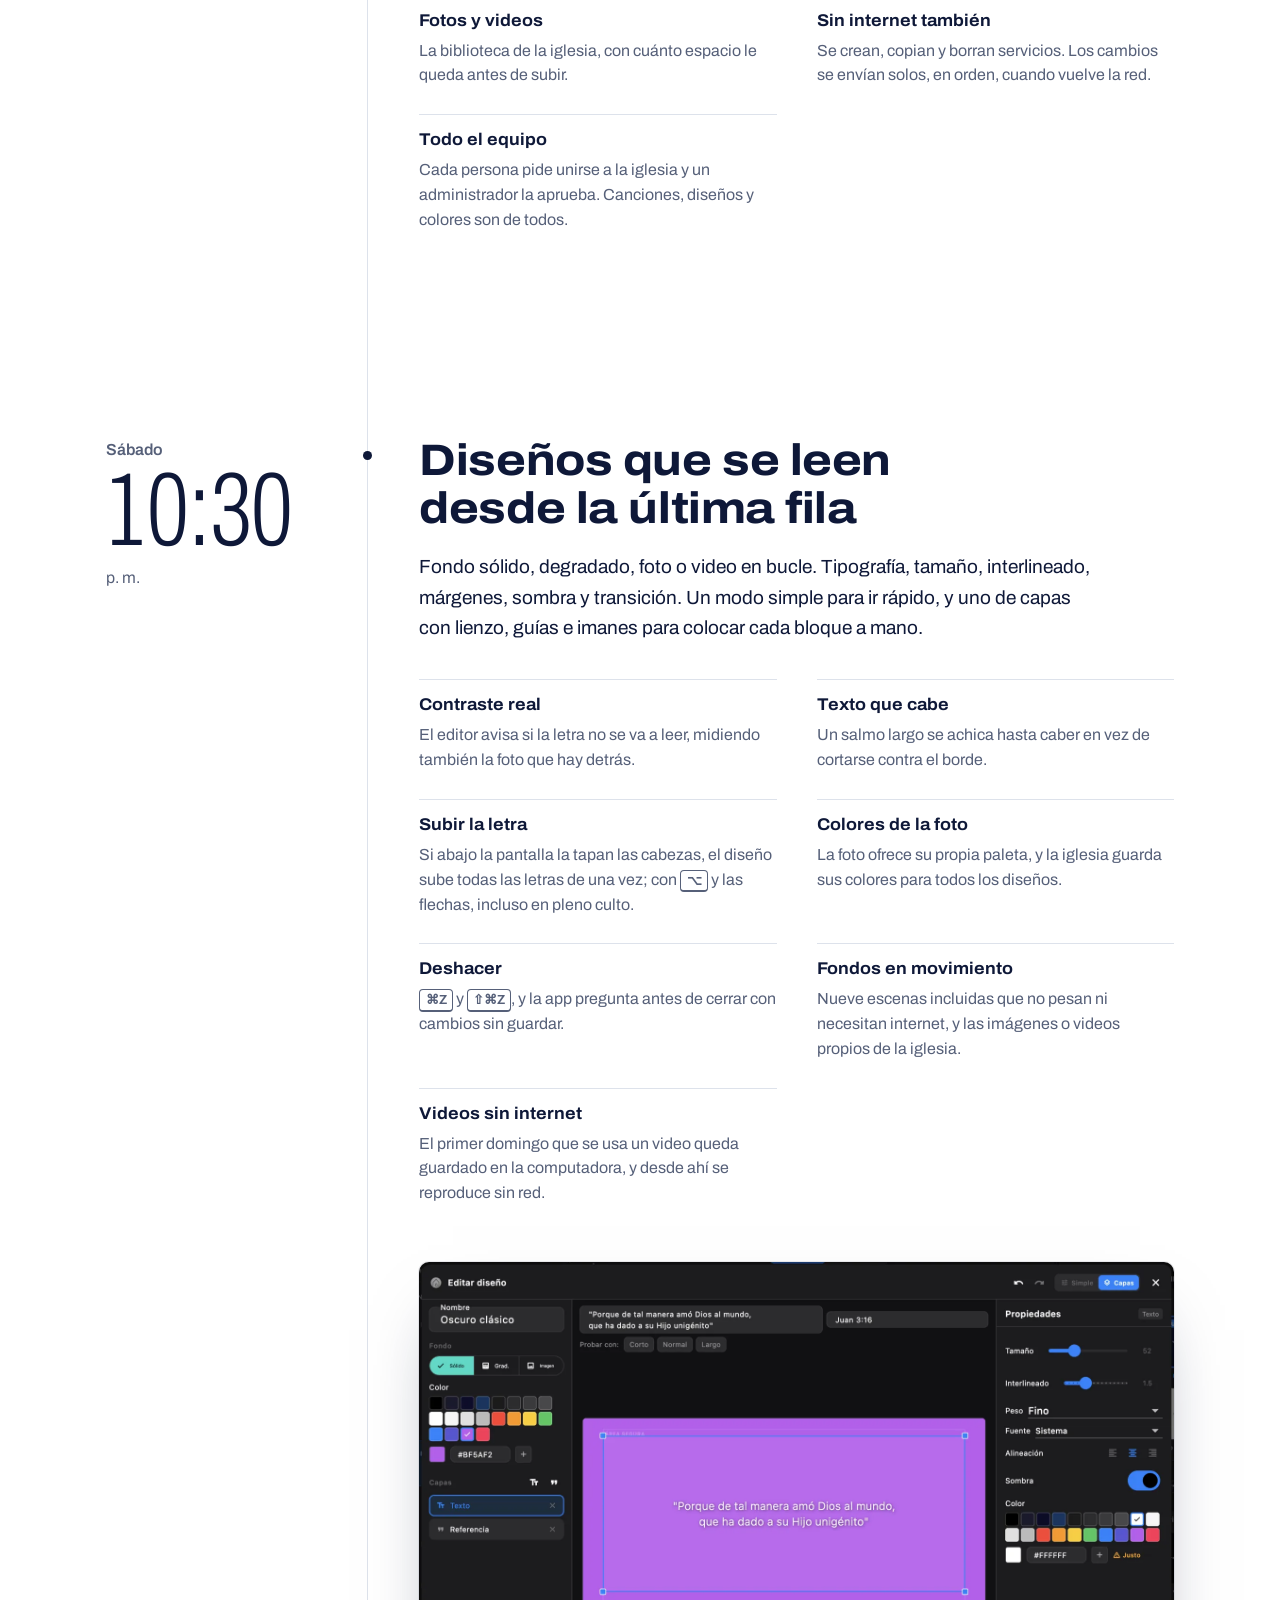
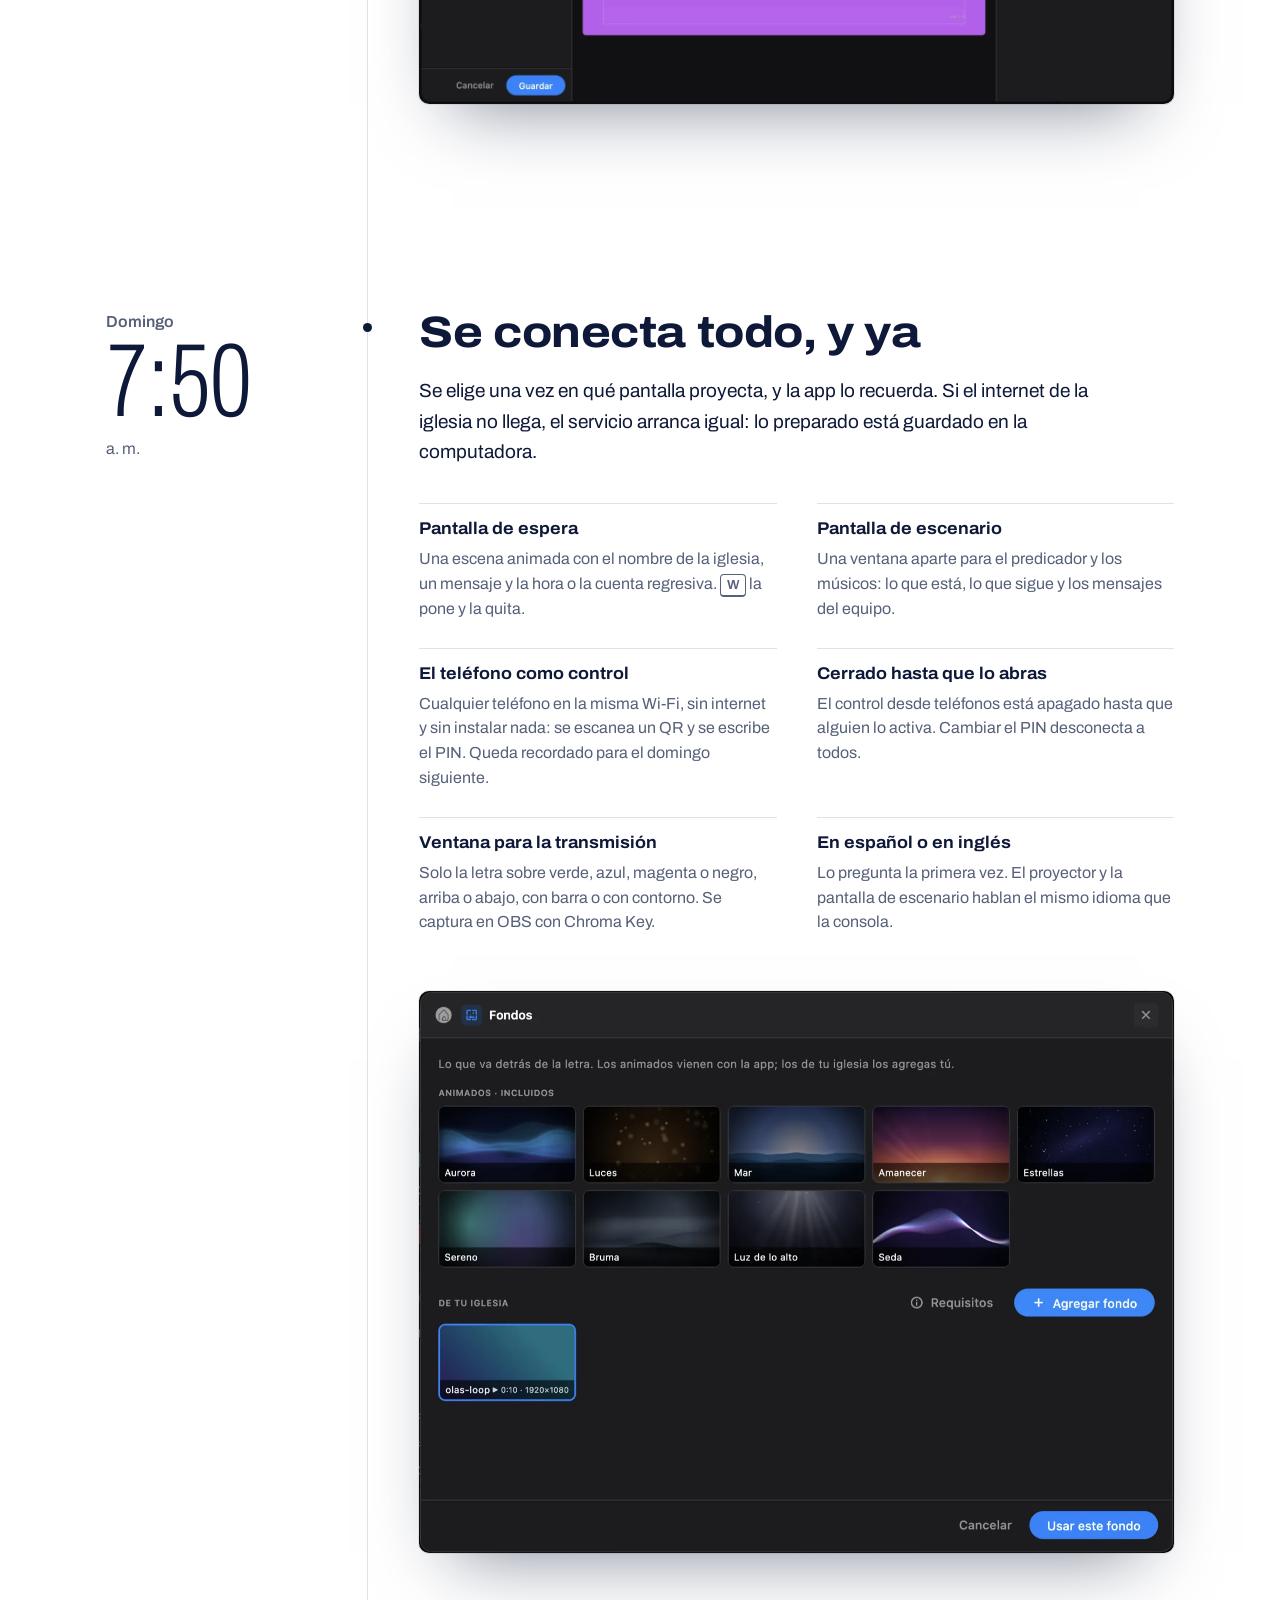
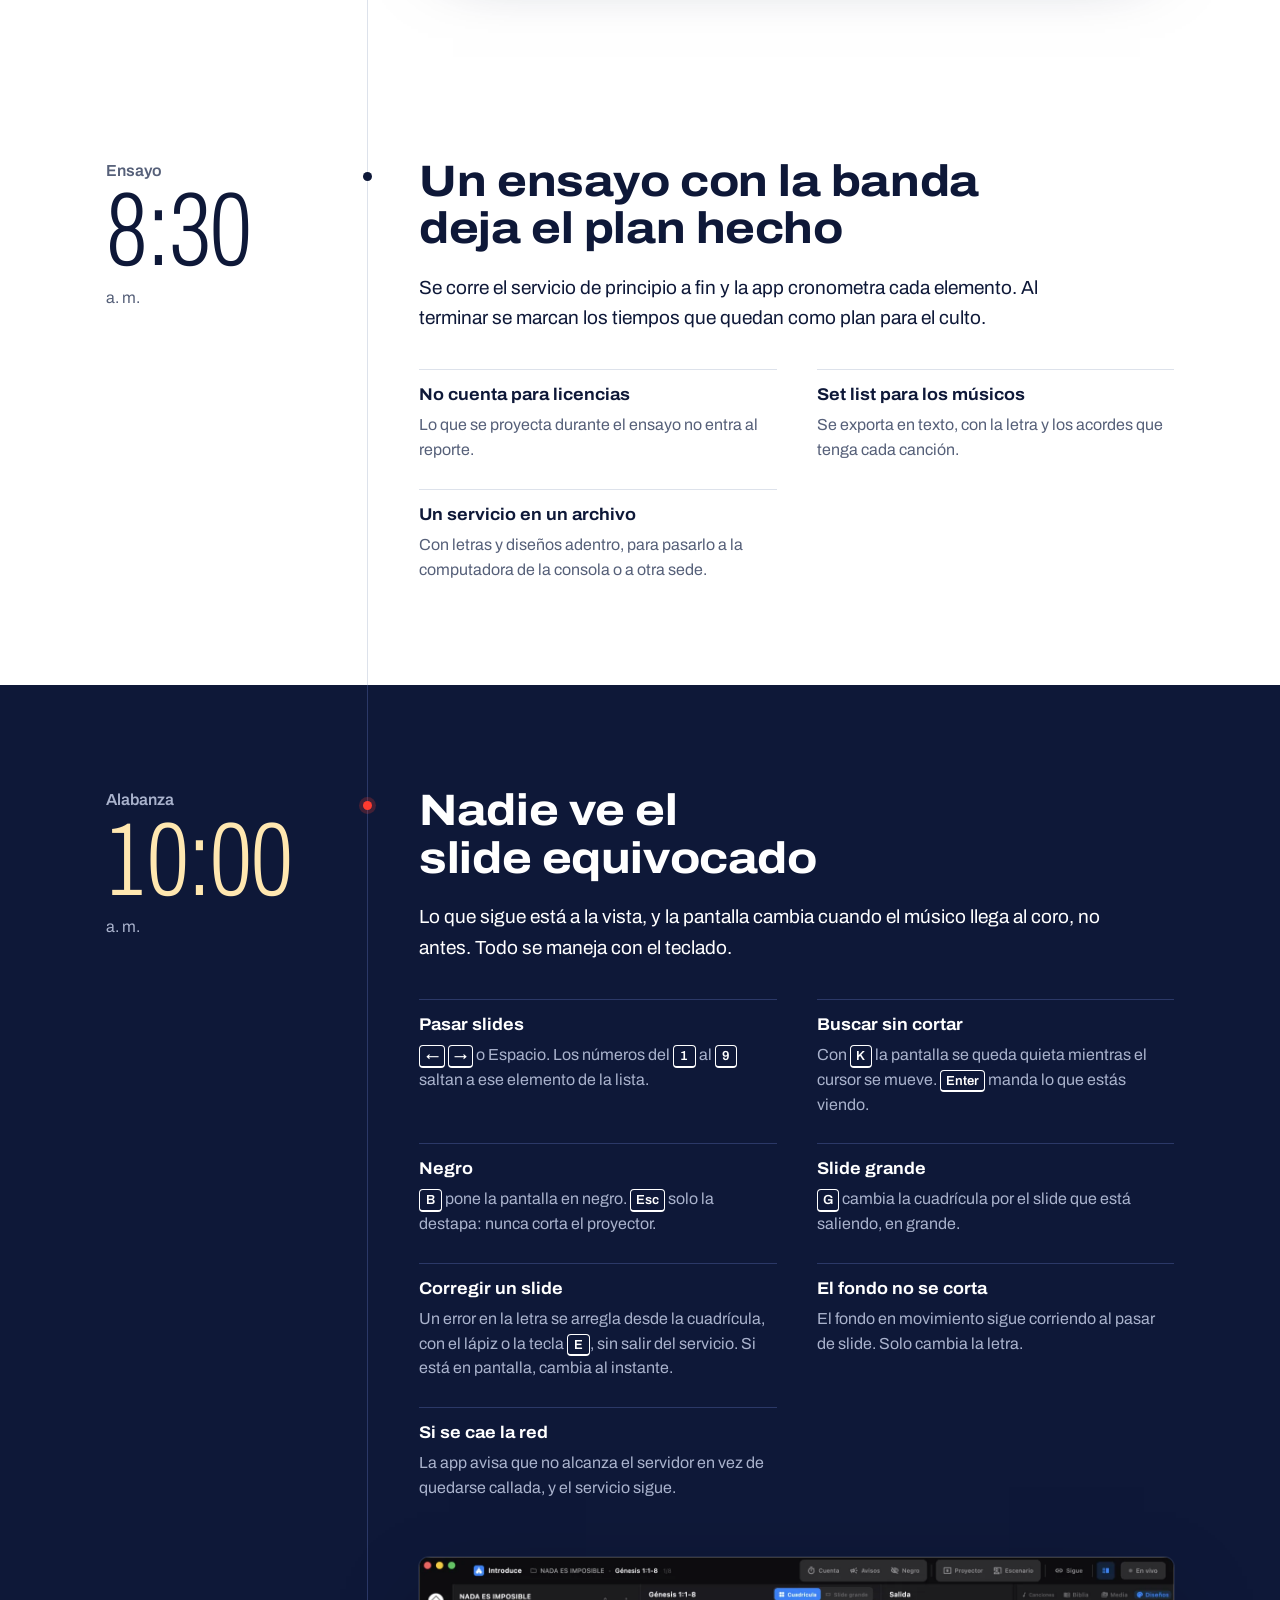
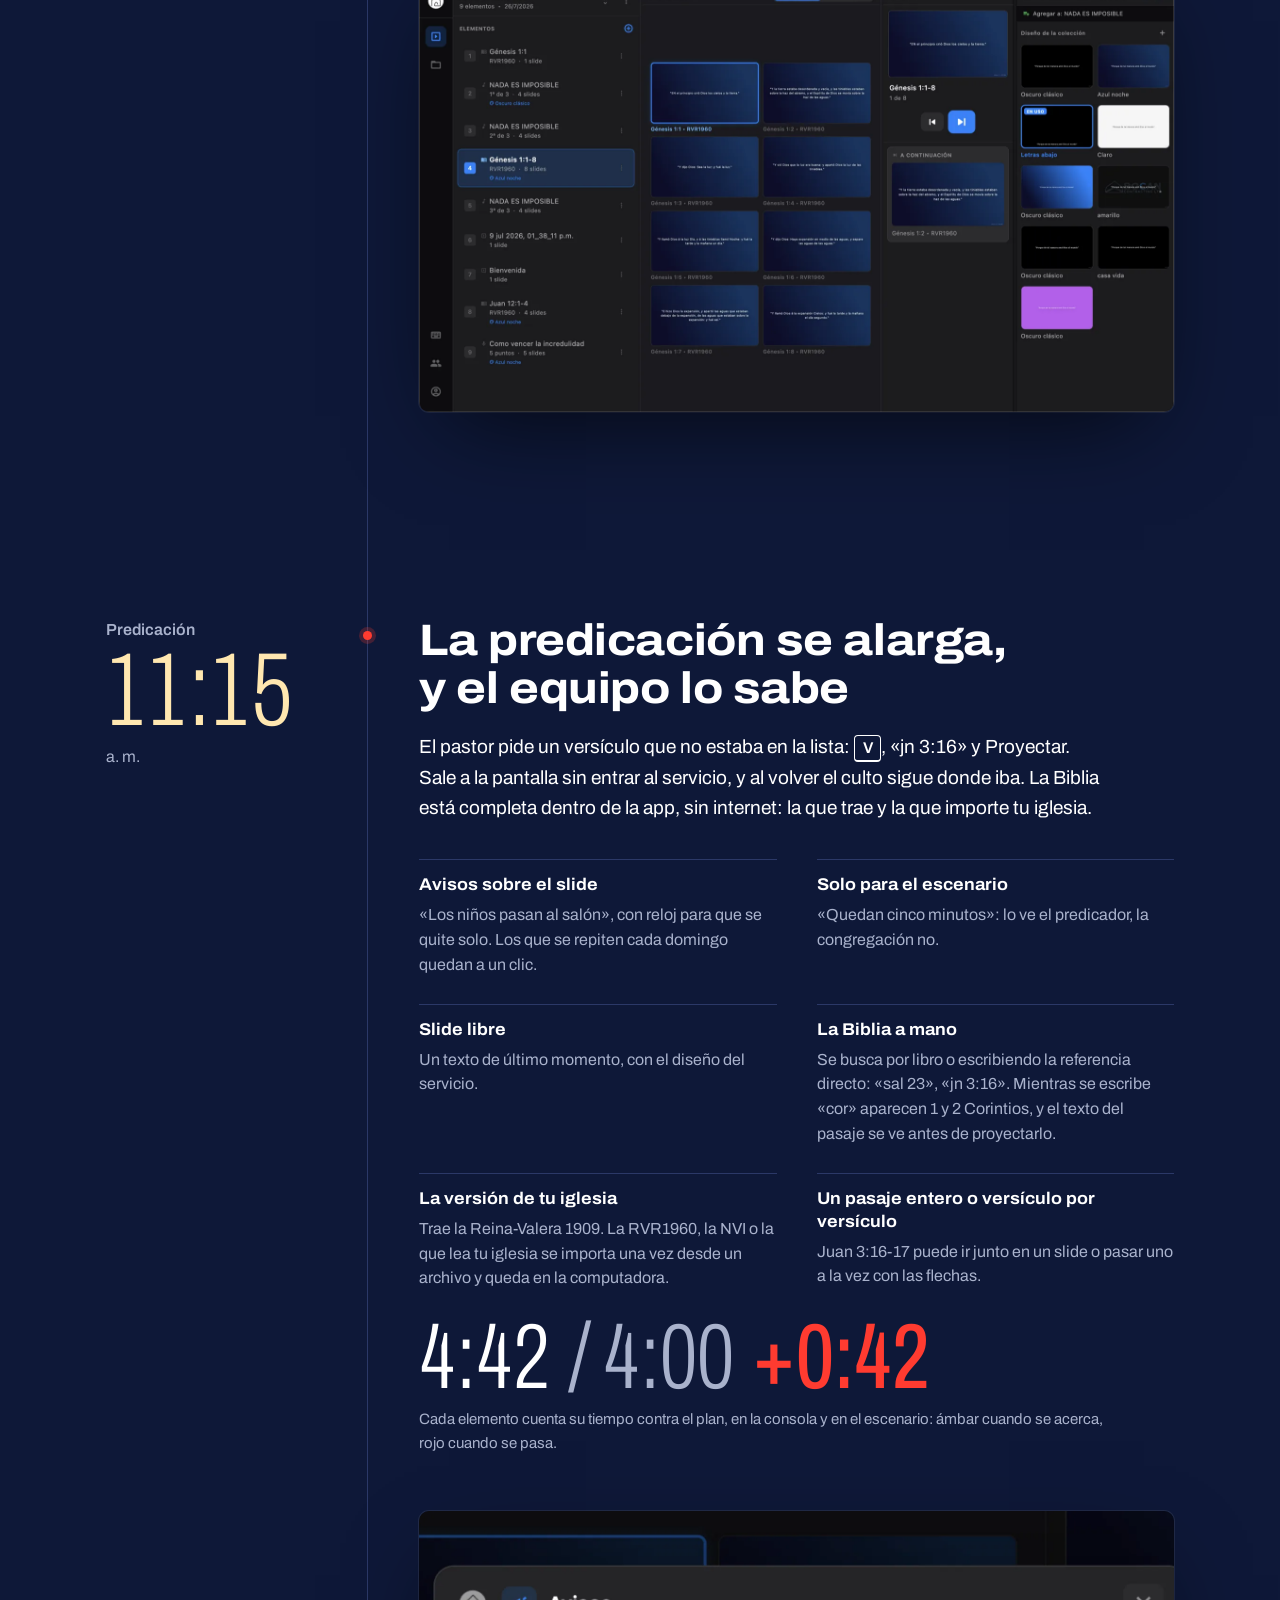
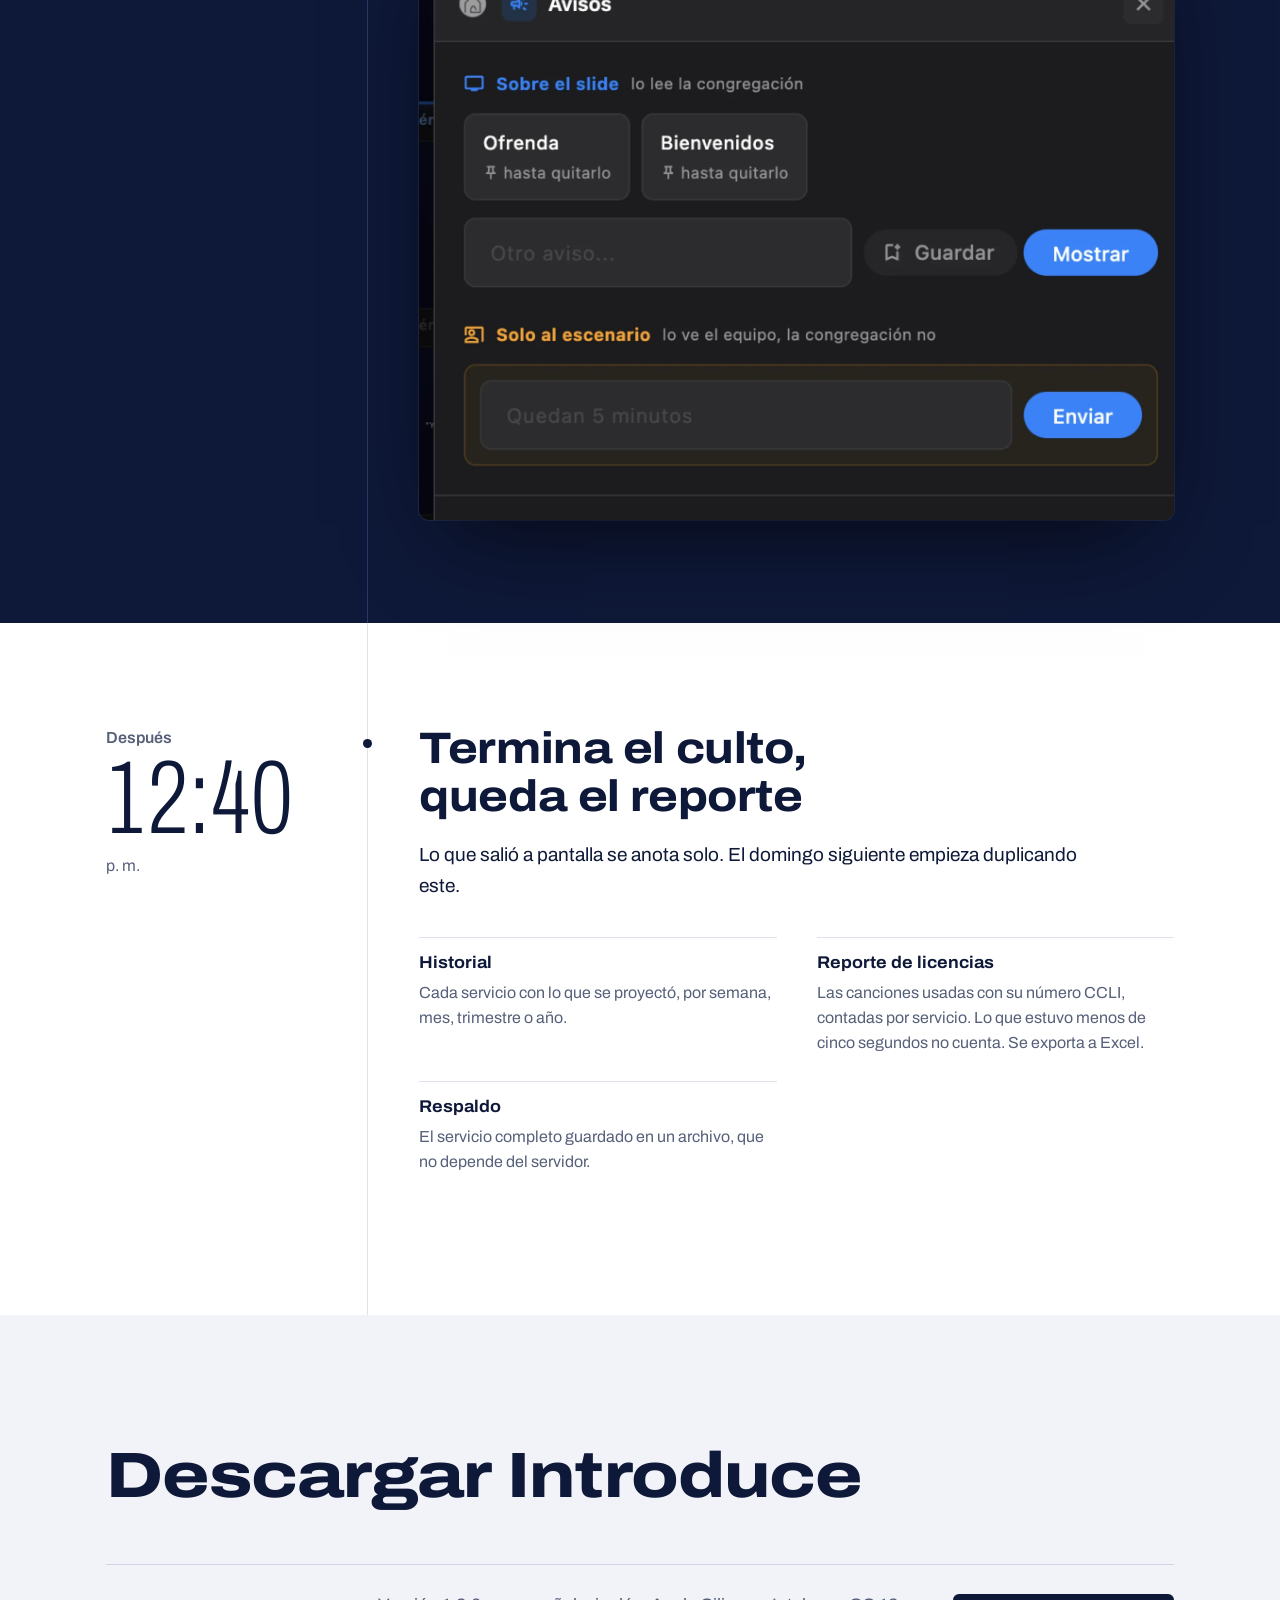
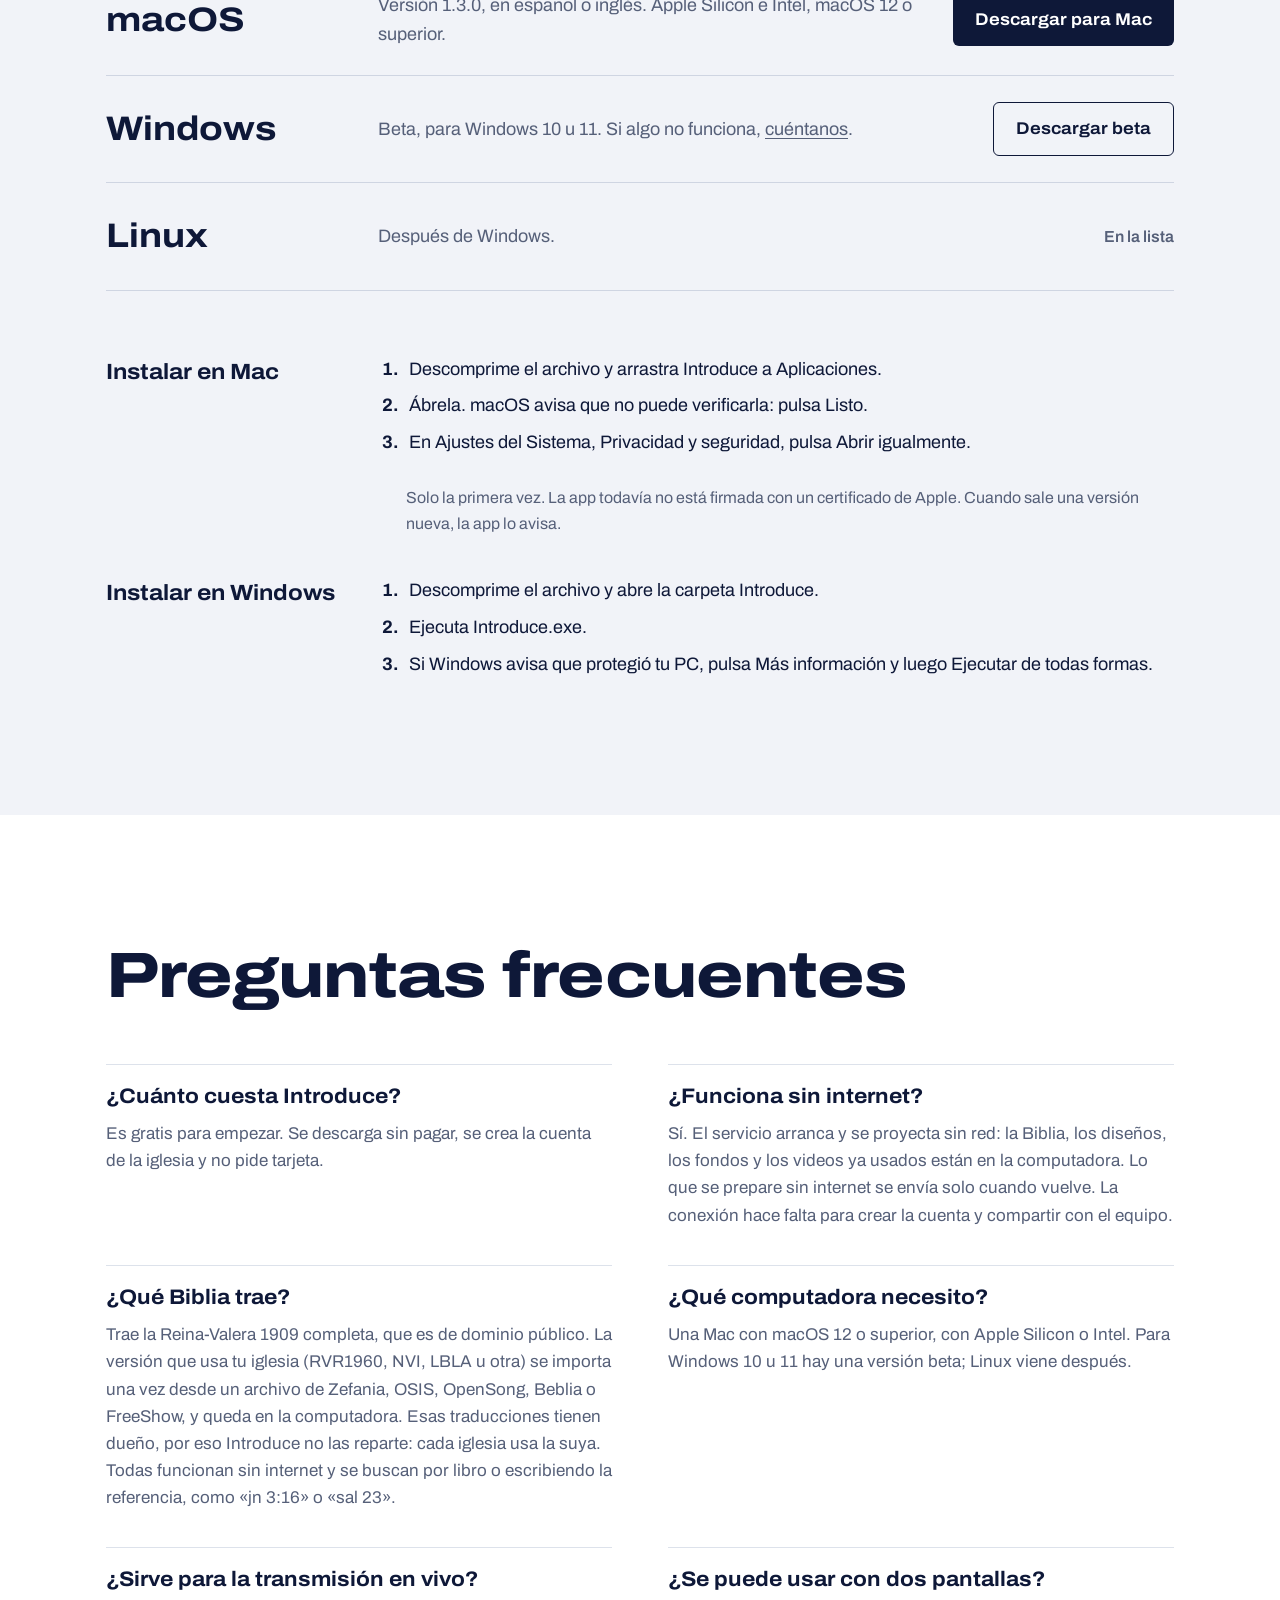
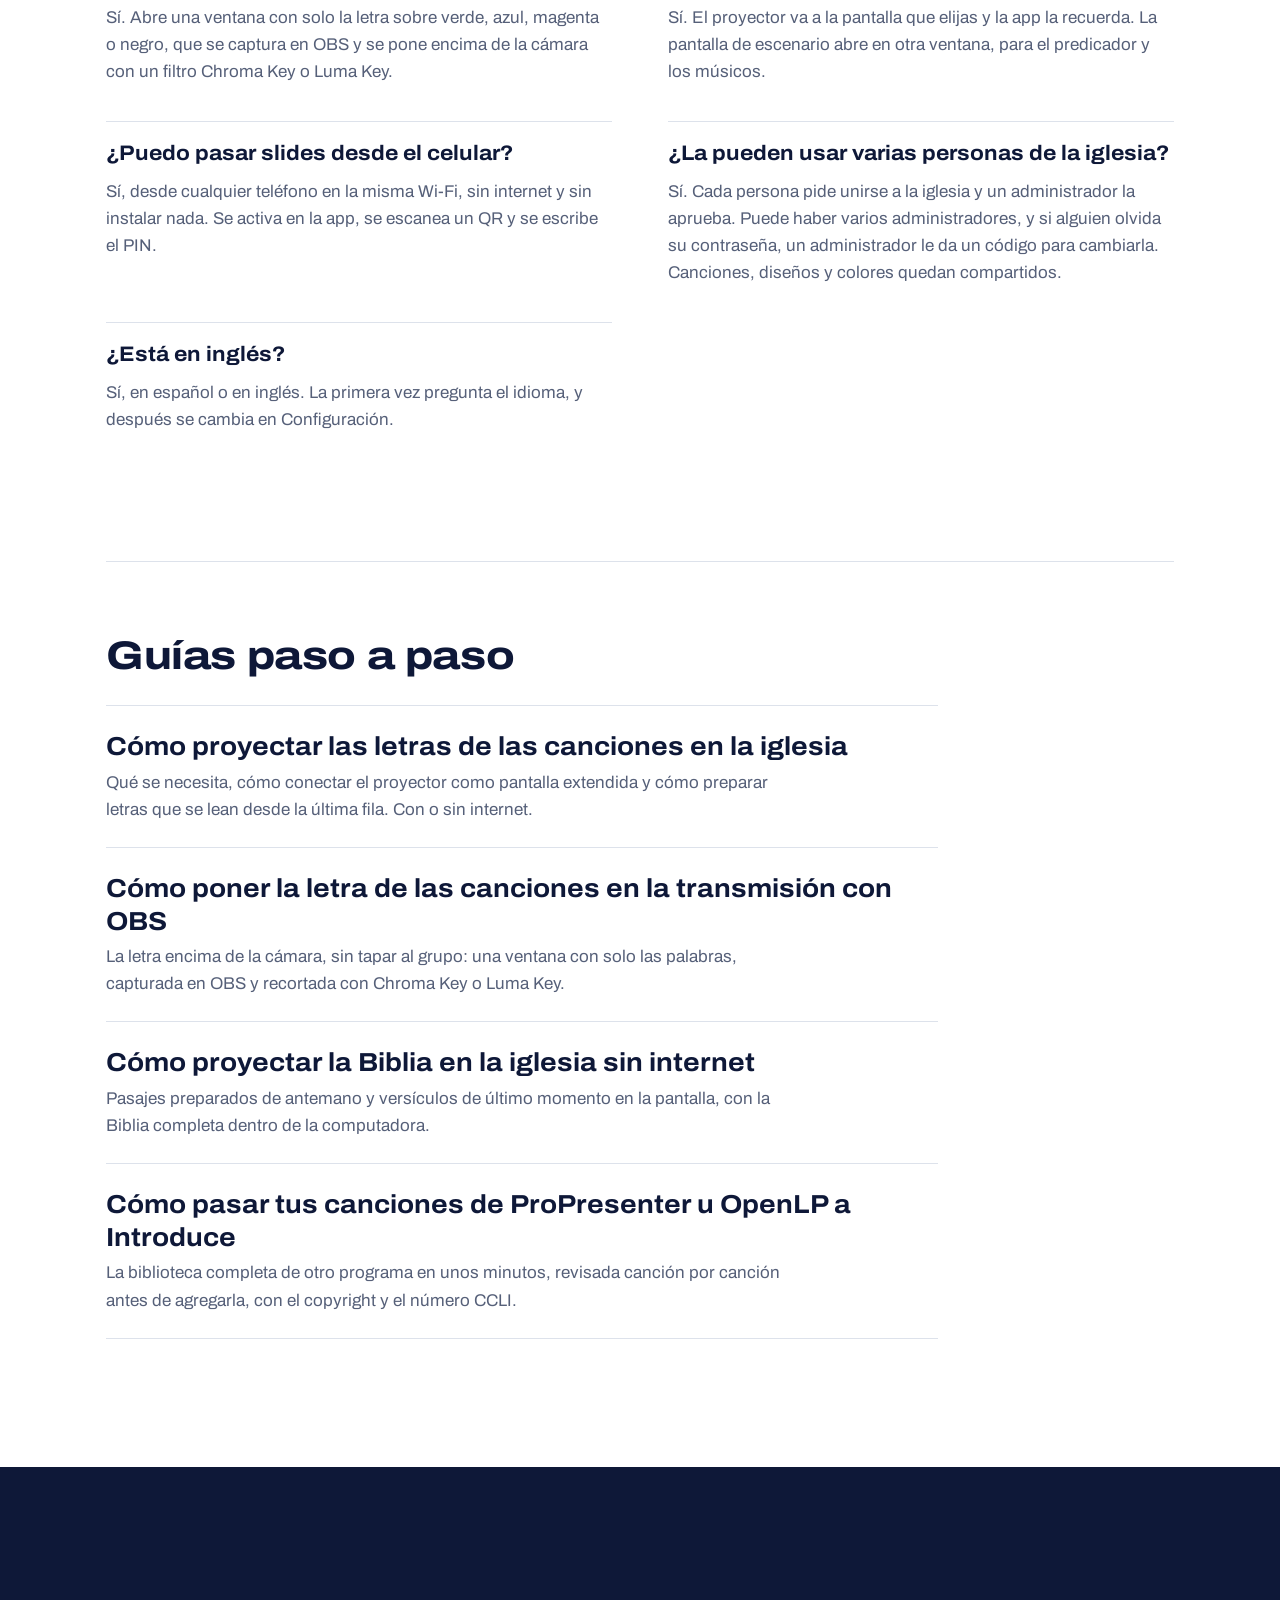
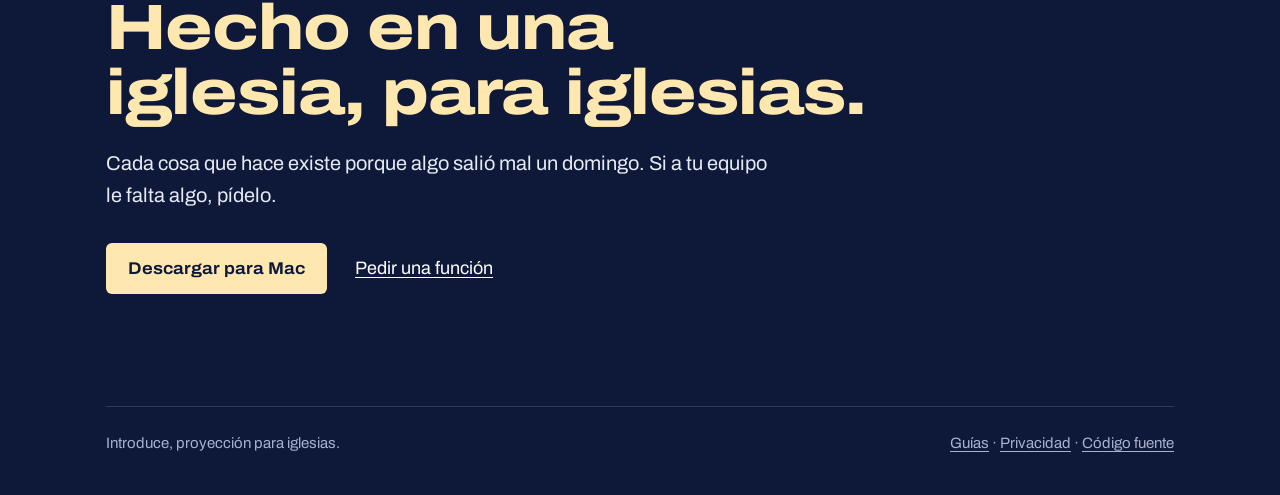
==== commit 1442625a: "1.3.0: fix a slide from the grid The Sunday stop lists correcting a slide without leaving the servic" ====
--- a/index.html
+++ b/index.html
@@ -64,7 +64,7 @@
       "description": "Programa para proyectar letras, versículos, avisos y videos en la pantalla de la iglesia, con o sin internet.",
       "applicationCategory": "MultimediaApplication",
       "operatingSystem": "macOS 12+, Windows 10+",
-      "softwareVersion": "1.2.1",
+      "softwareVersion": "1.3.0",
       "inLanguage": [
         "es",
         "en"
@@ -405,6 +405,10 @@
               <dd><kbd>G</kbd> cambia la cuadrícula por el slide que está saliendo, en grande.</dd>
             </div>
             <div>
+              <dt>Corregir un slide</dt>
+              <dd>Un error en la letra se arregla desde la cuadrícula, con el lápiz o la tecla <kbd>E</kbd>, sin salir del servicio. Si está en pantalla, cambia al instante.</dd>
+            </div>
+            <div>
               <dt>El fondo no se corta</dt>
               <dd>El fondo en movimiento sigue corriendo al pasar de slide. Solo cambia la letra.</dd>
             </div>
@@ -506,7 +510,7 @@
       <ul class="plataformas">
         <li>
           <span class="so">macOS</span>
-          <p class="detalle">Versión 1.2.1, en español o inglés. Apple Silicon e Intel, macOS 12 o superior.</p>
+          <p class="detalle">Versión 1.3.0, en español o inglés. Apple Silicon e Intel, macOS 12 o superior.</p>
           <a class="boton boton-tinta" href="/descargar/mac" rel="nofollow">Descargar para Mac</a>
         </li>
         <li>
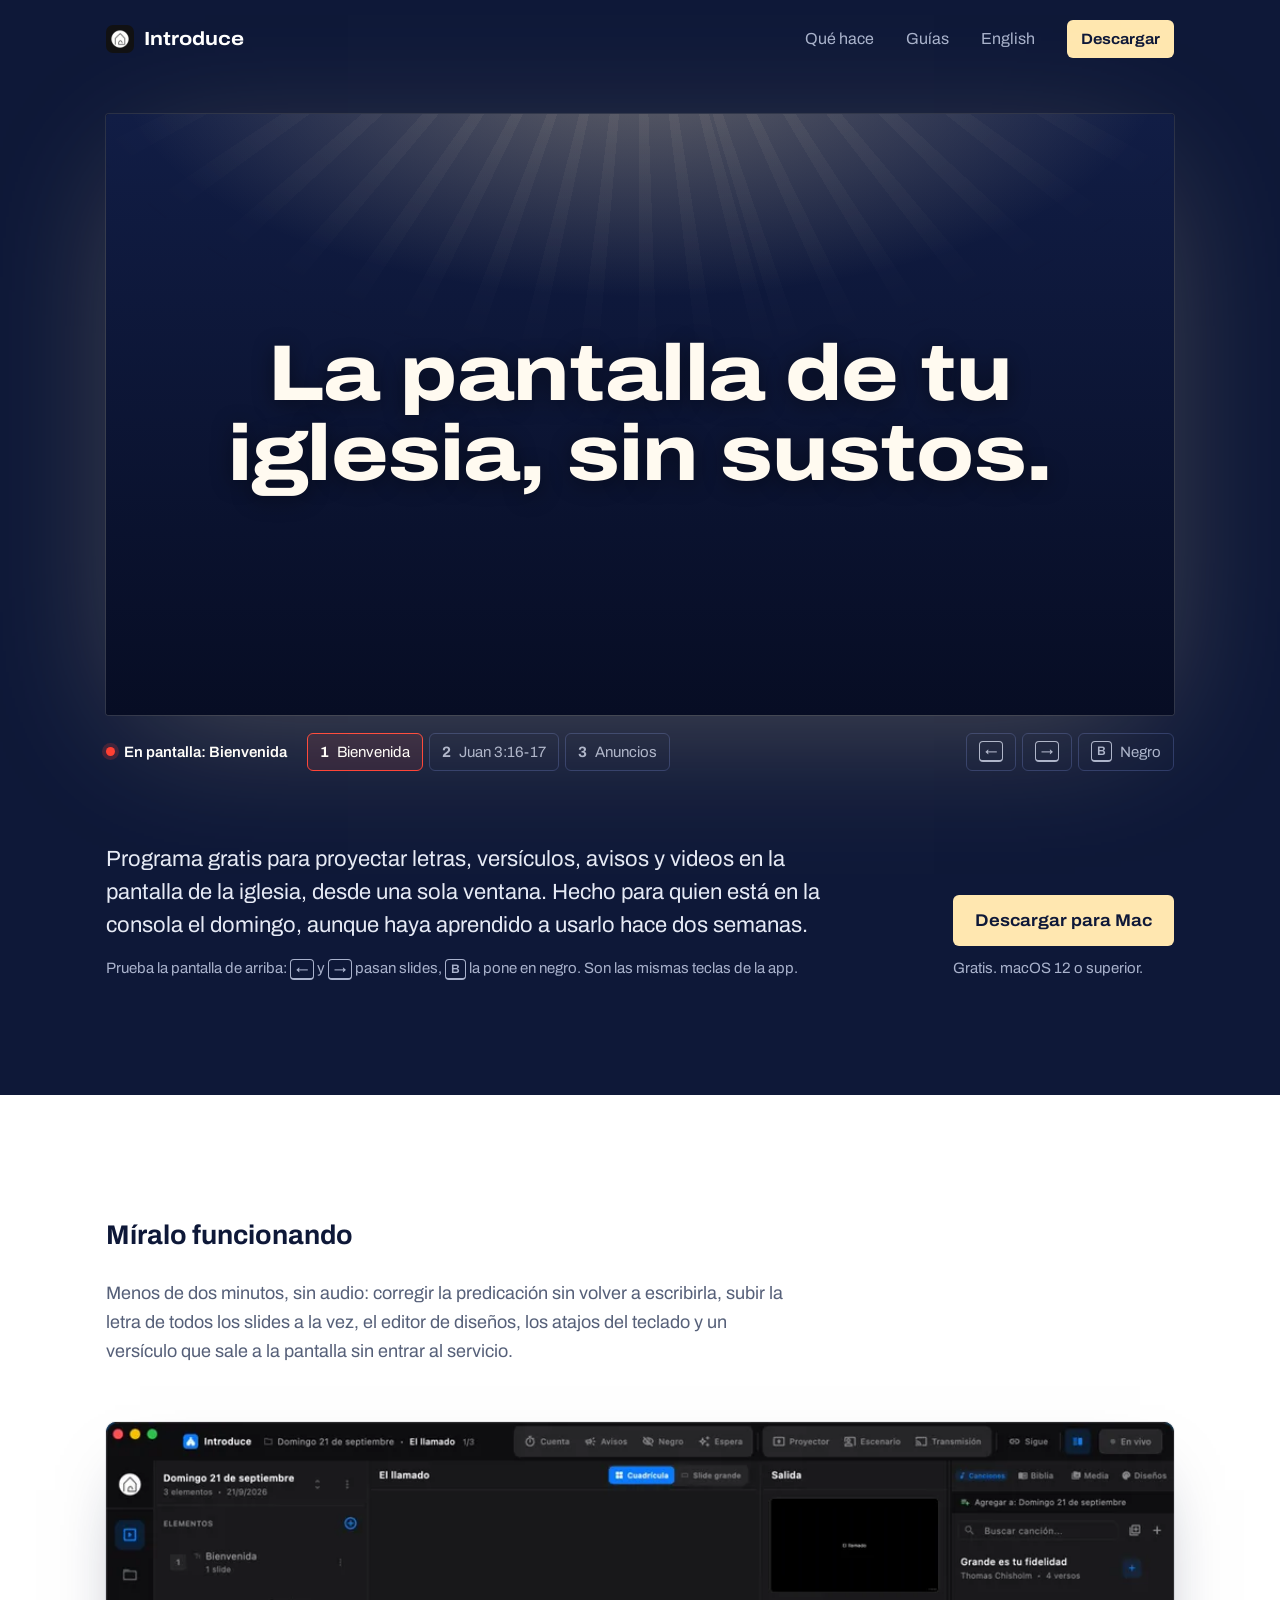
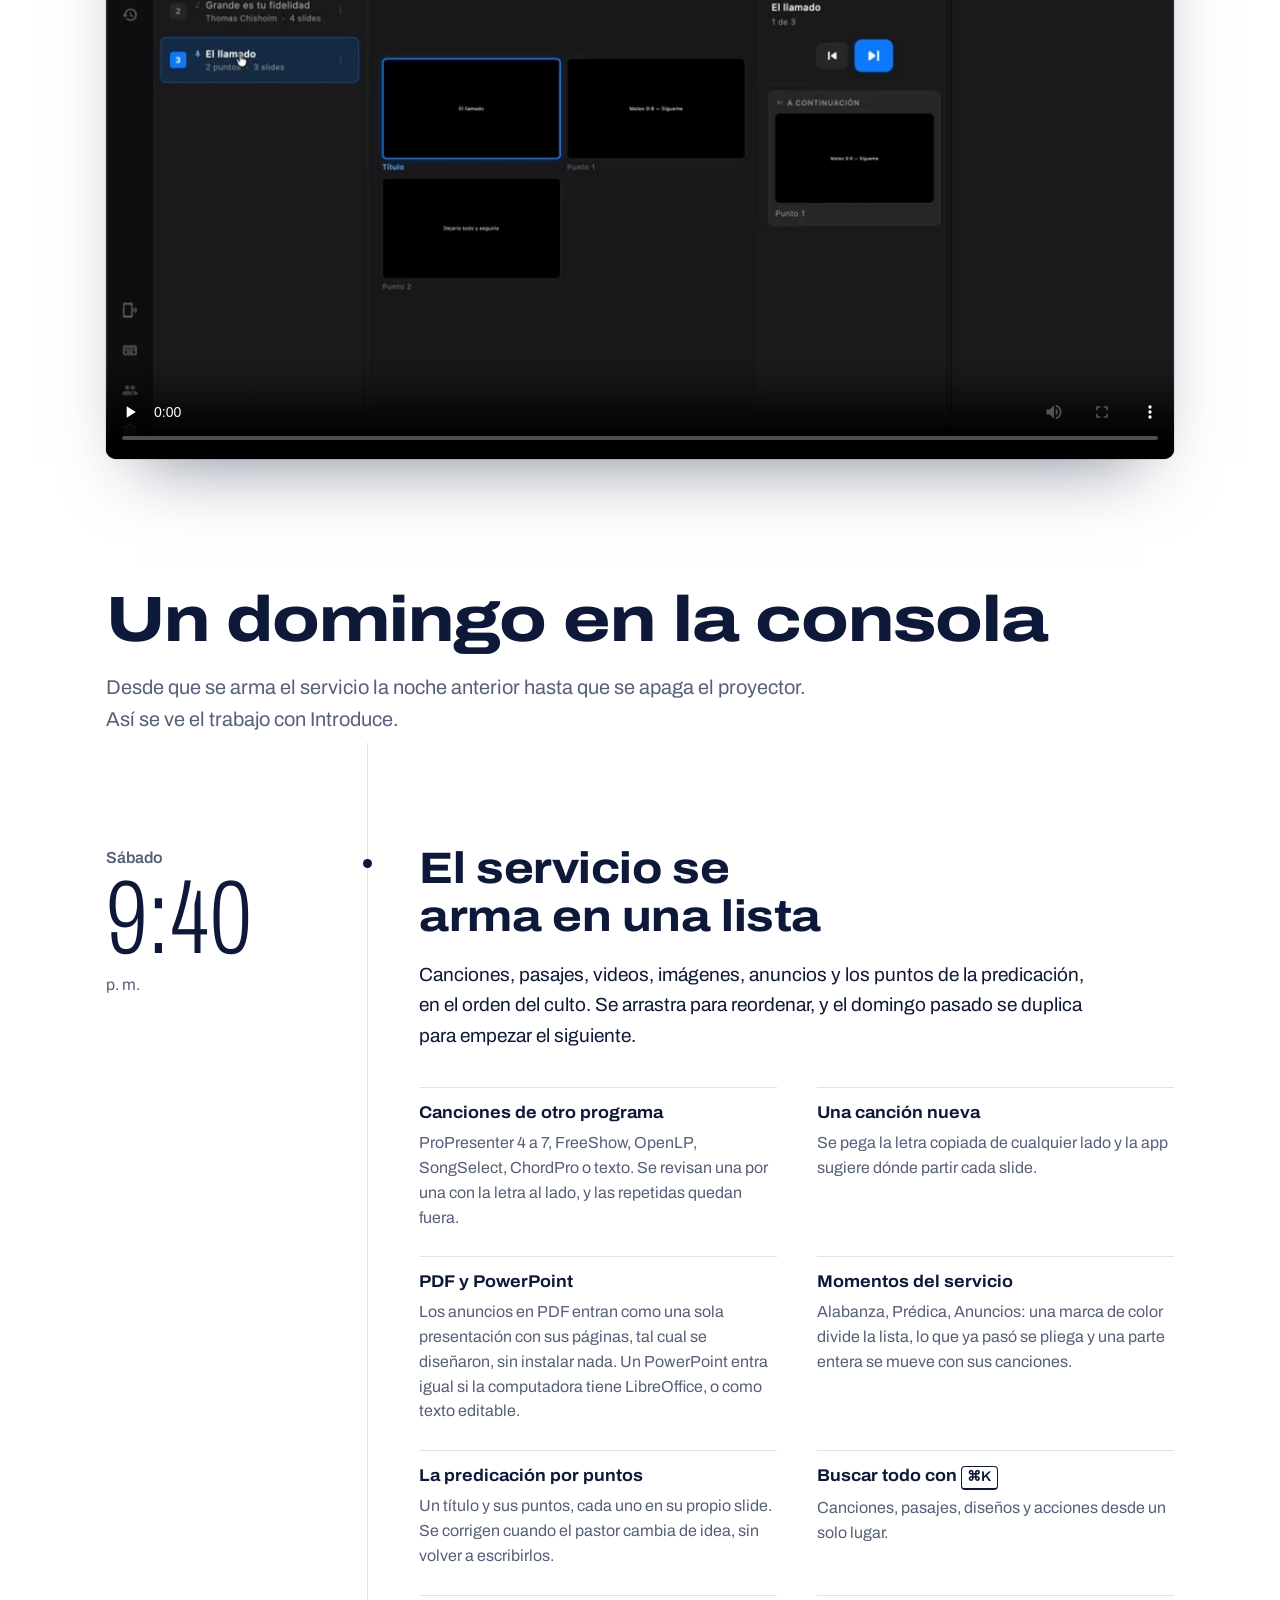
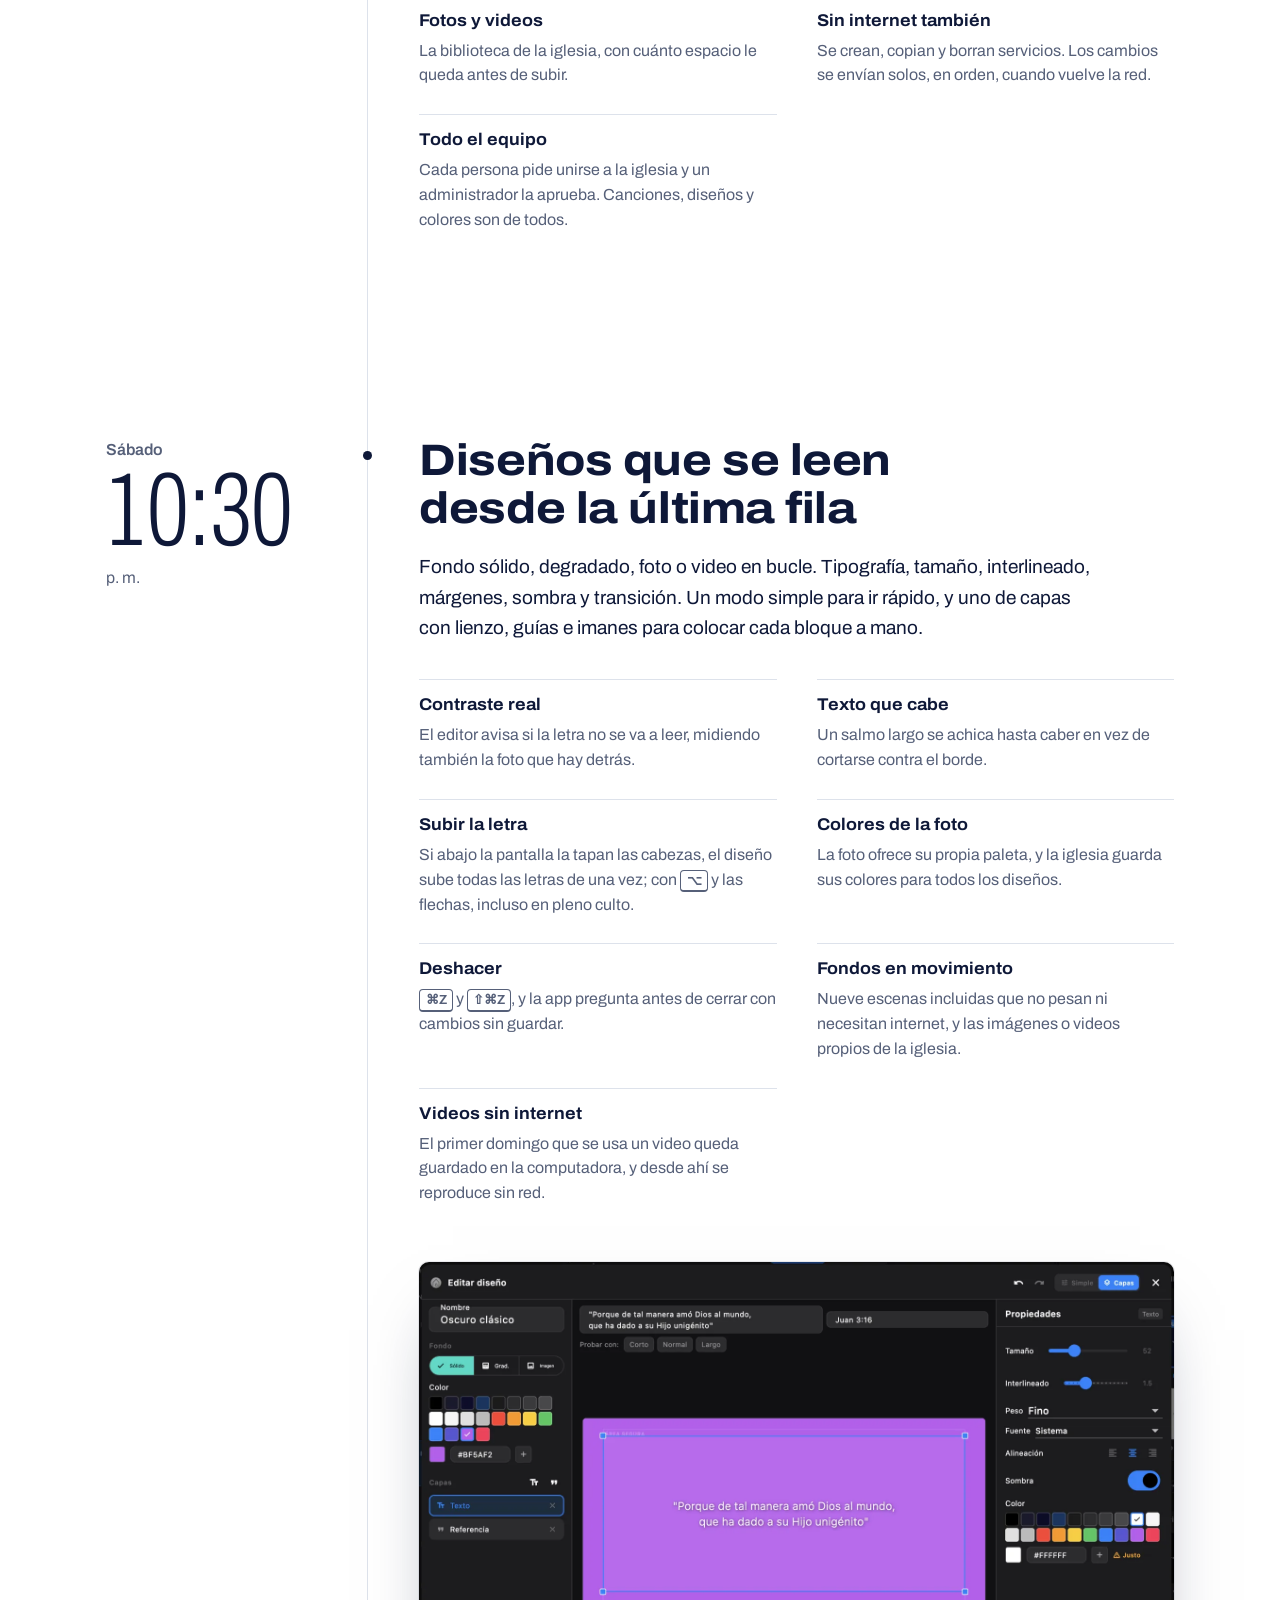
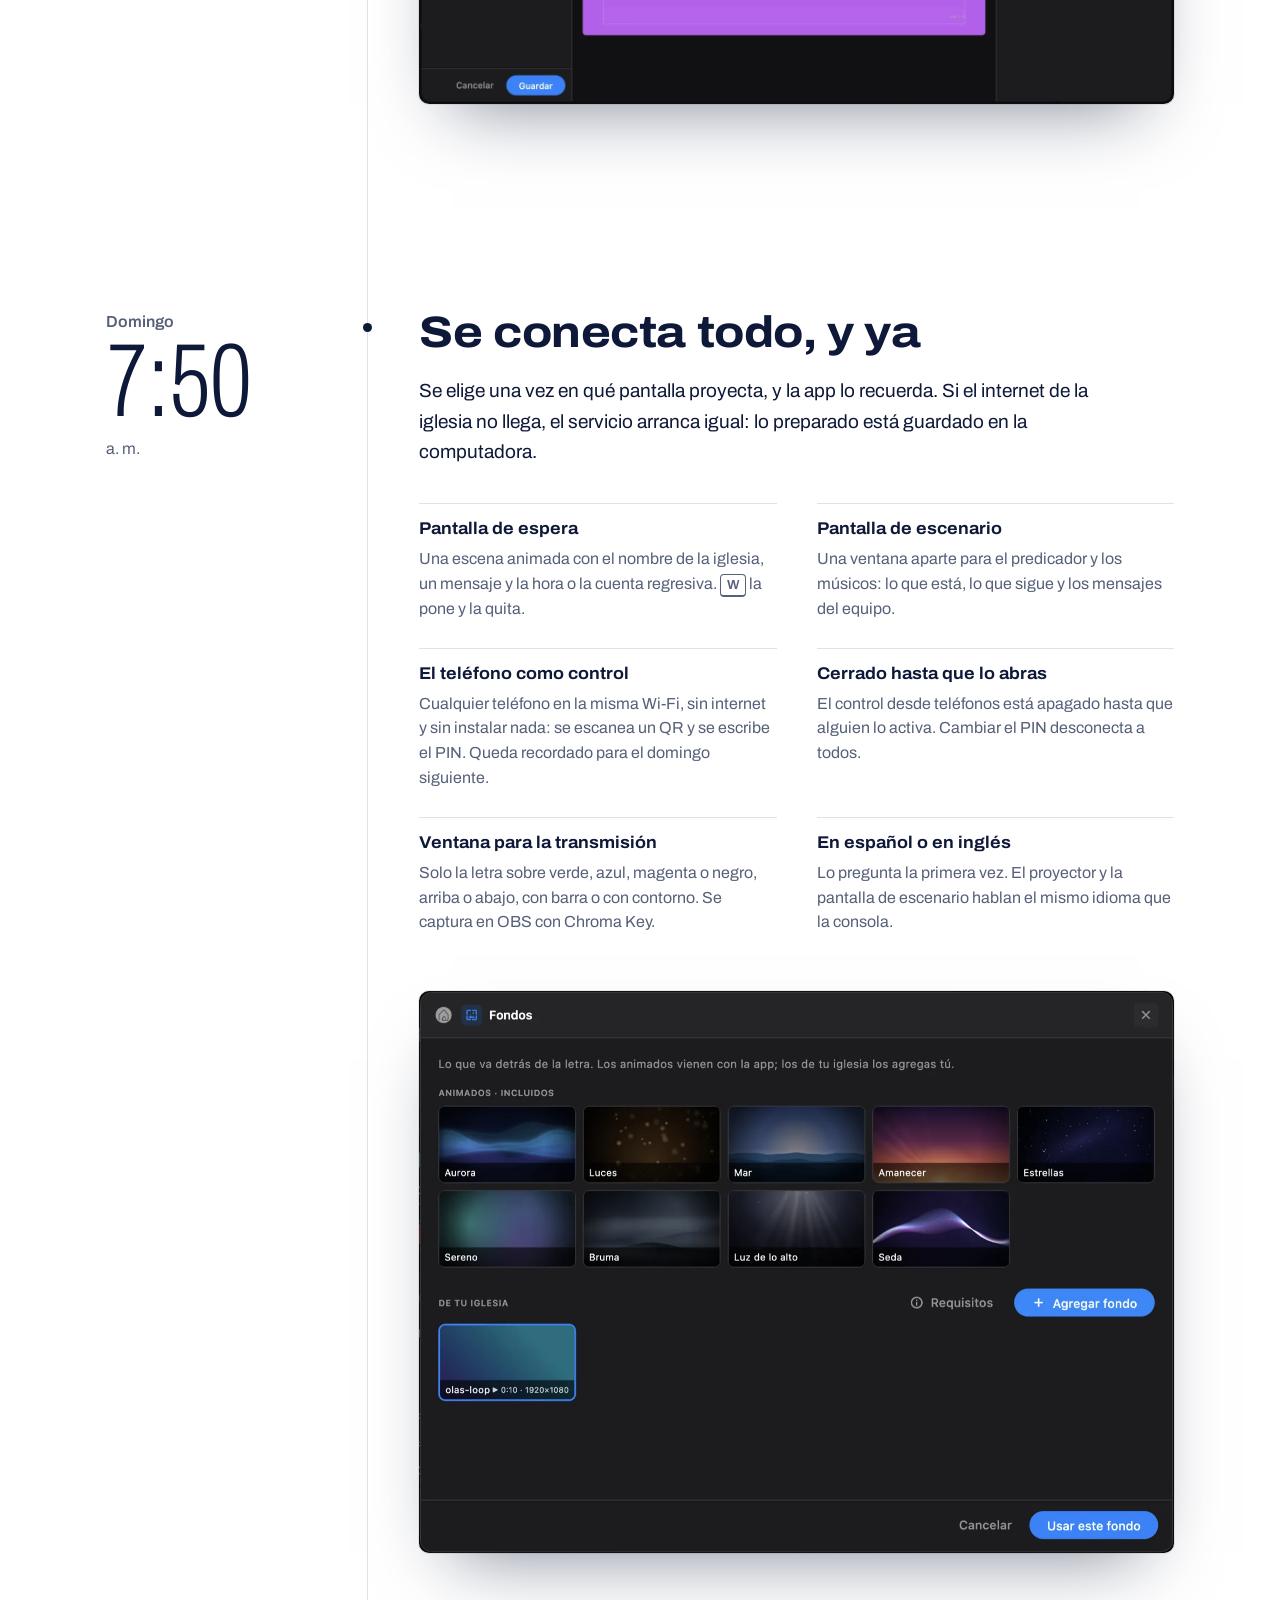
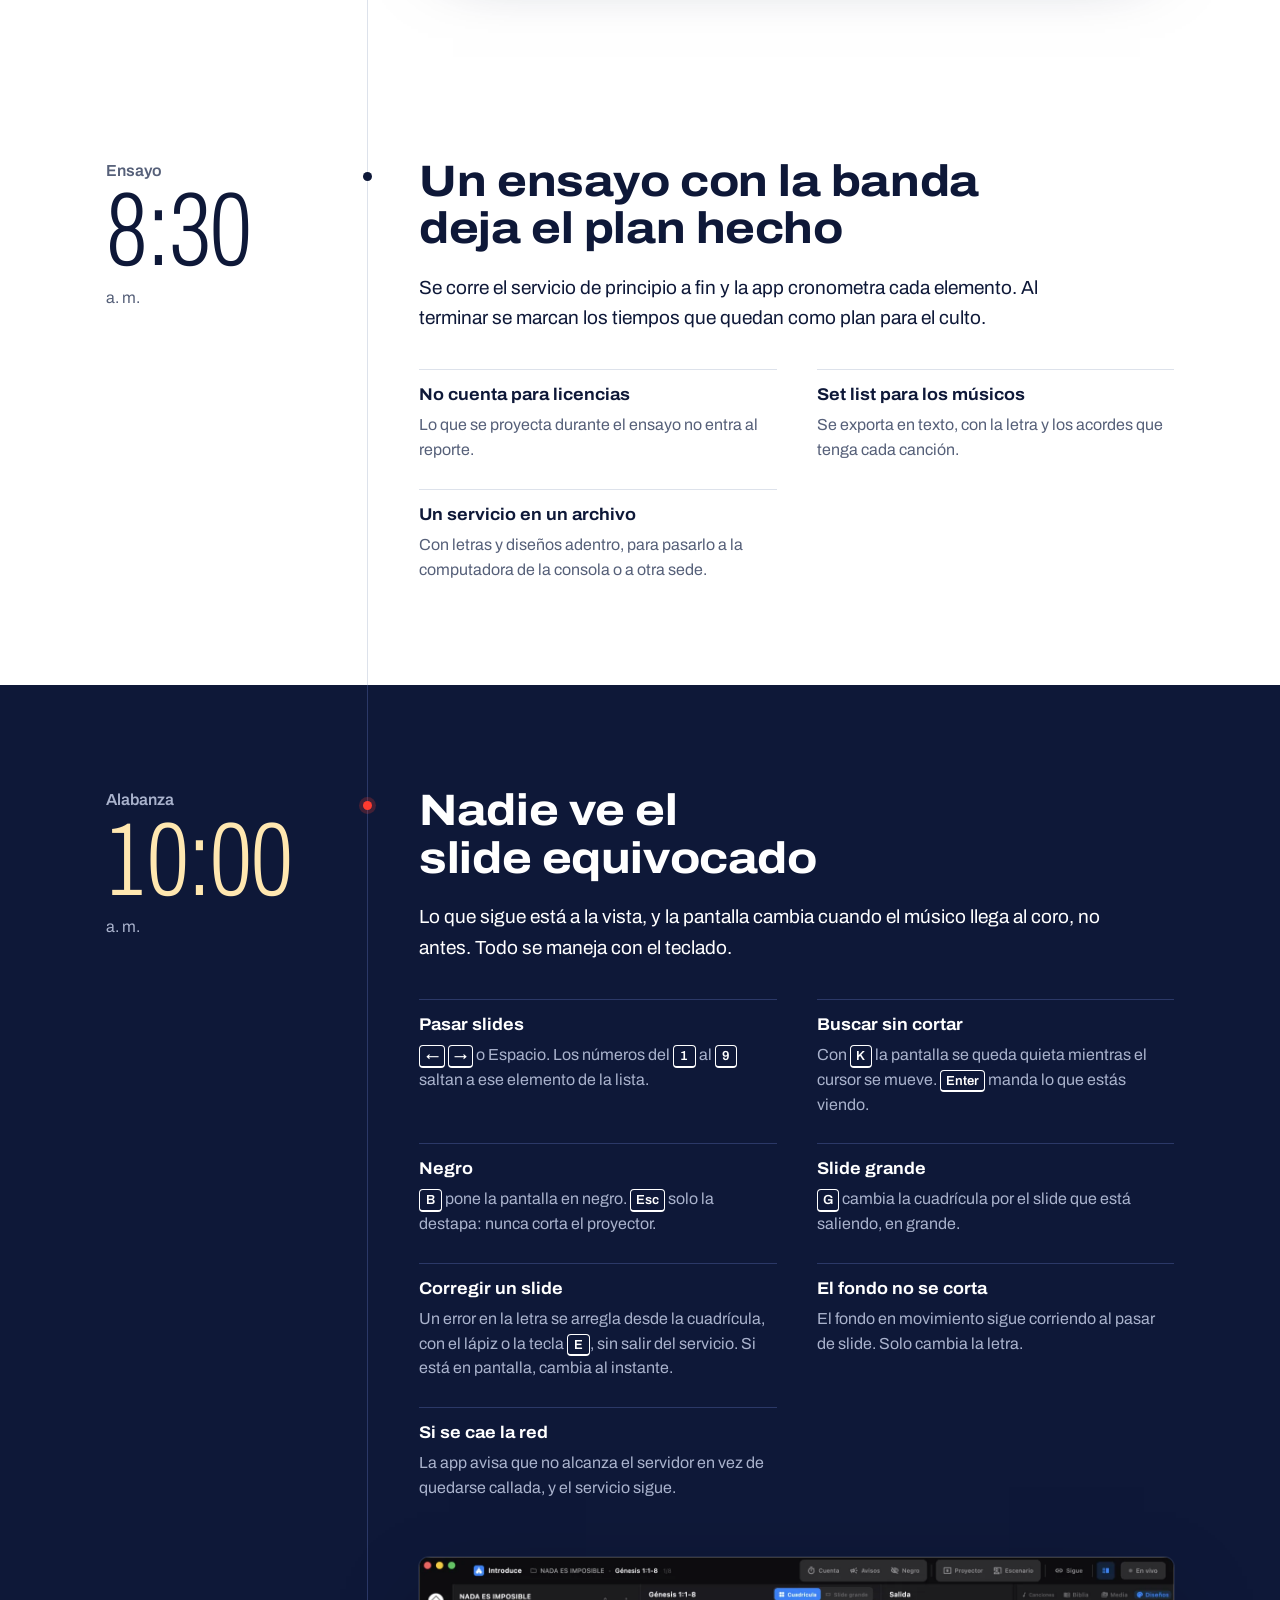
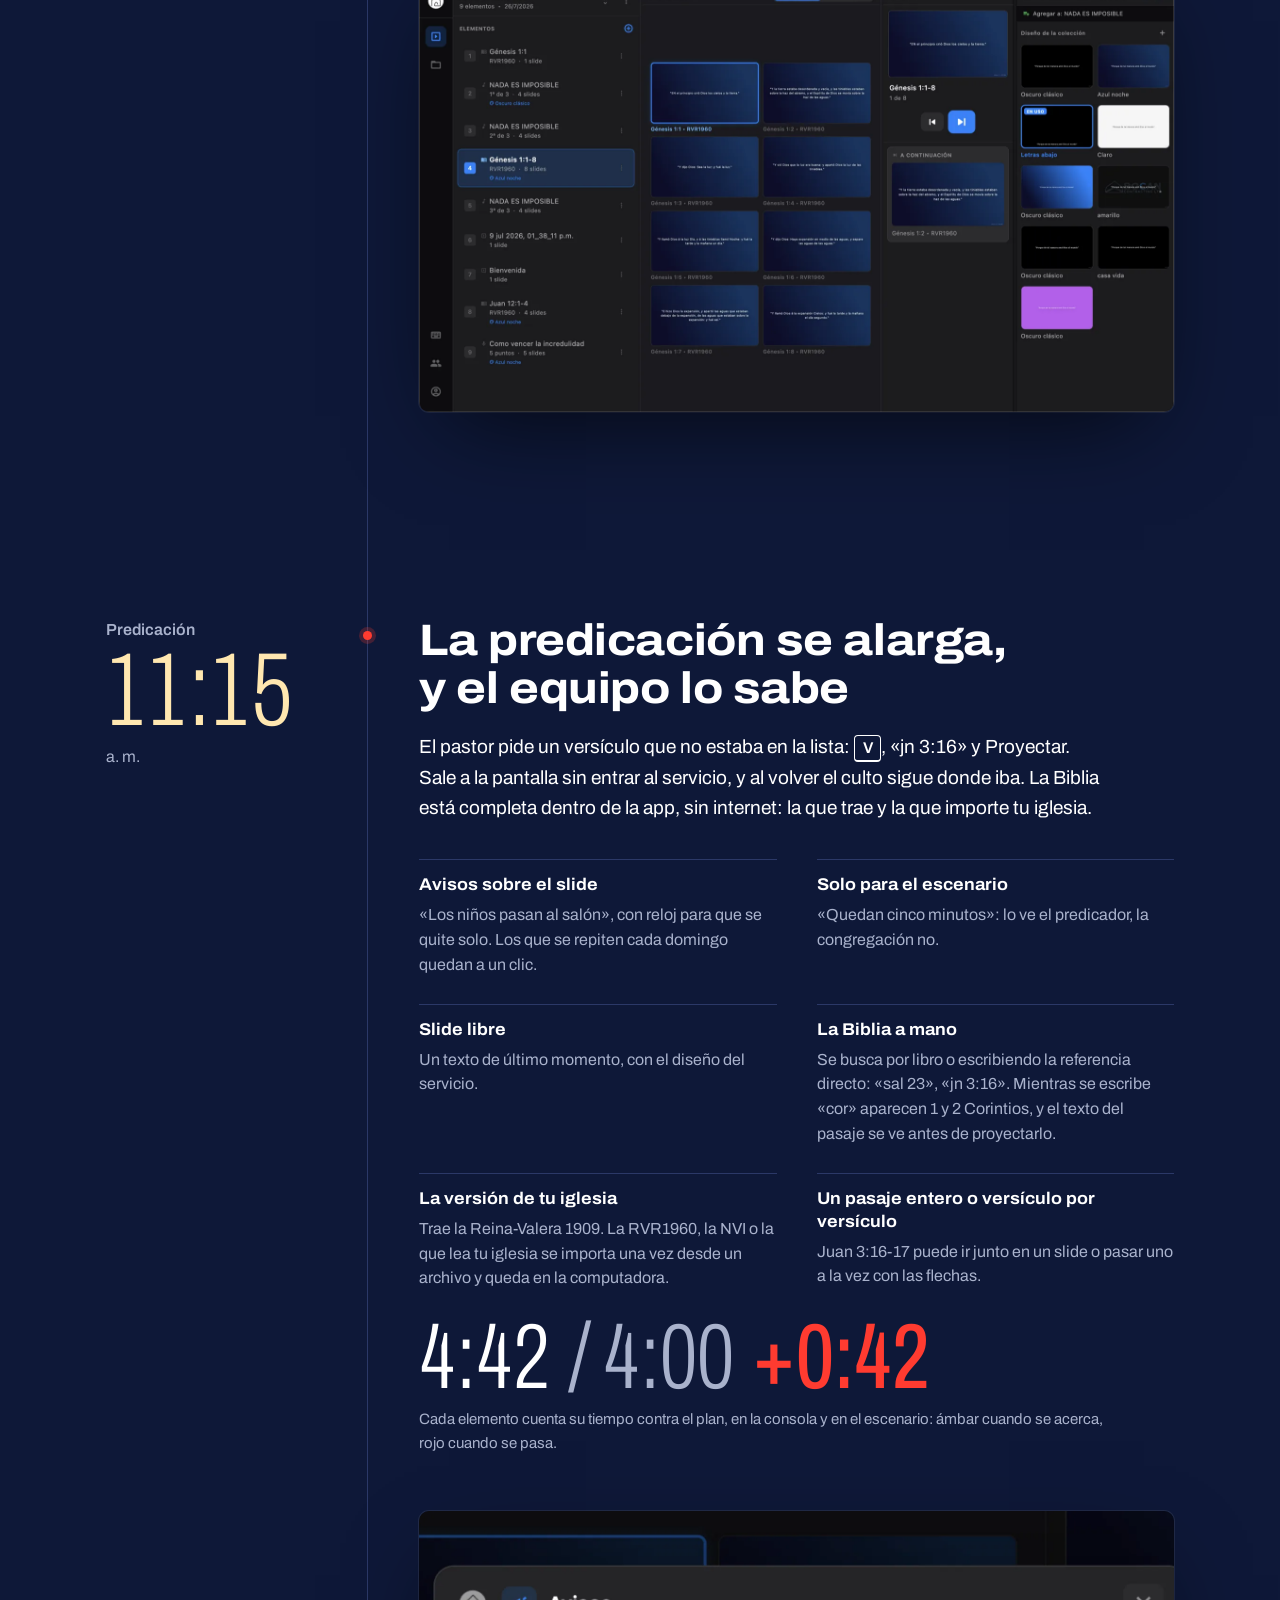
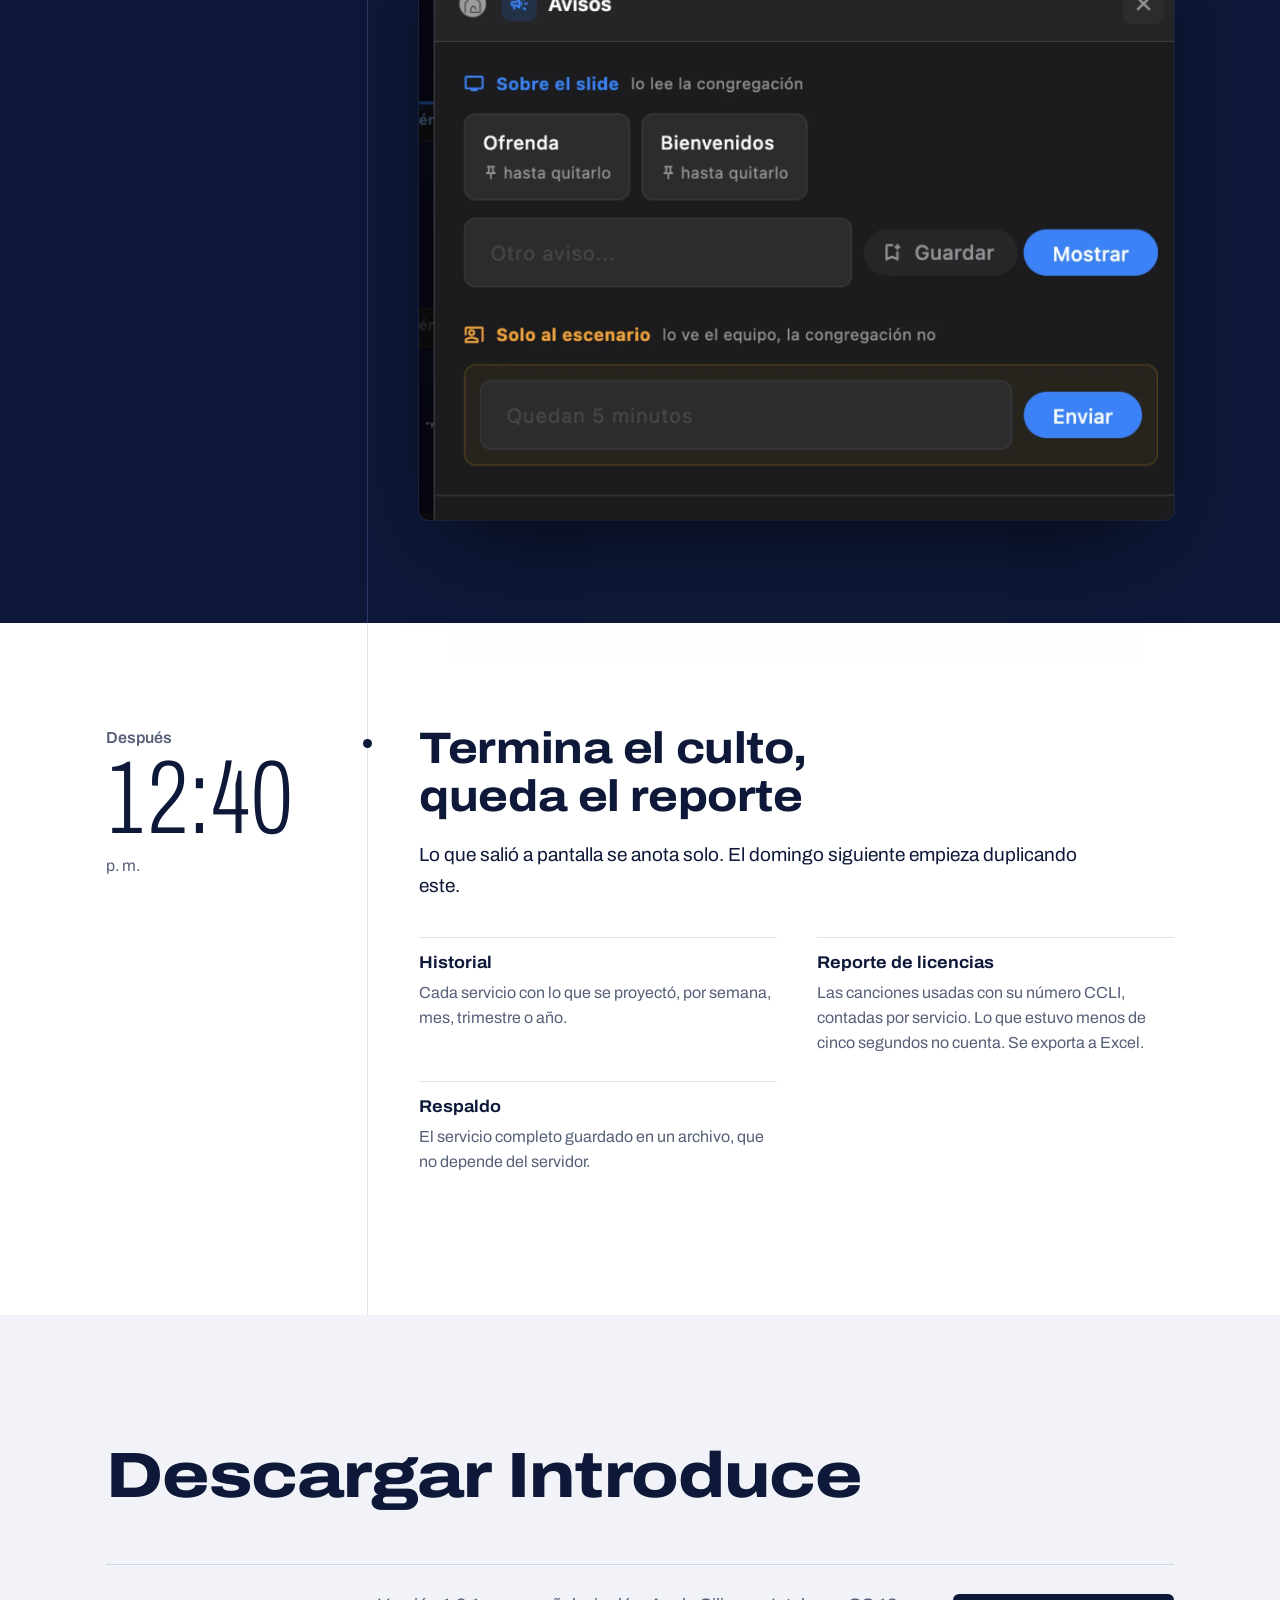
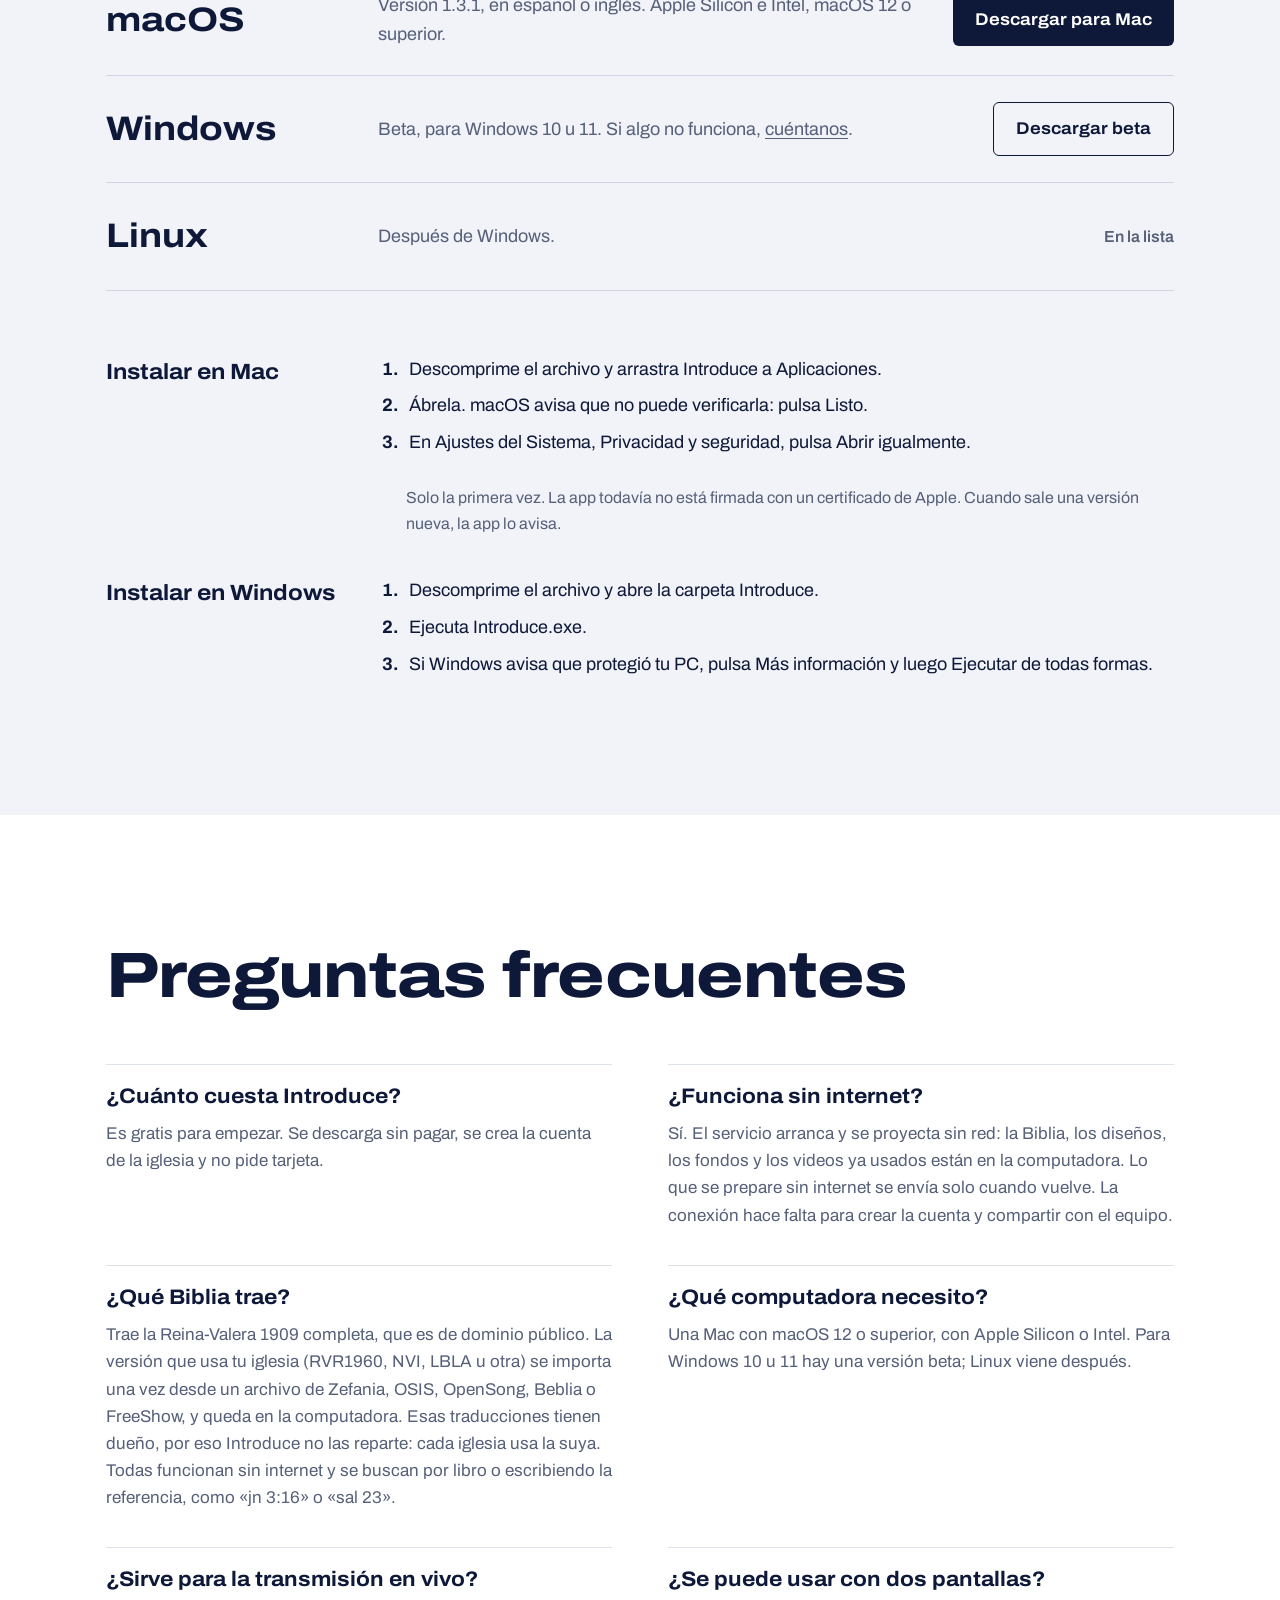
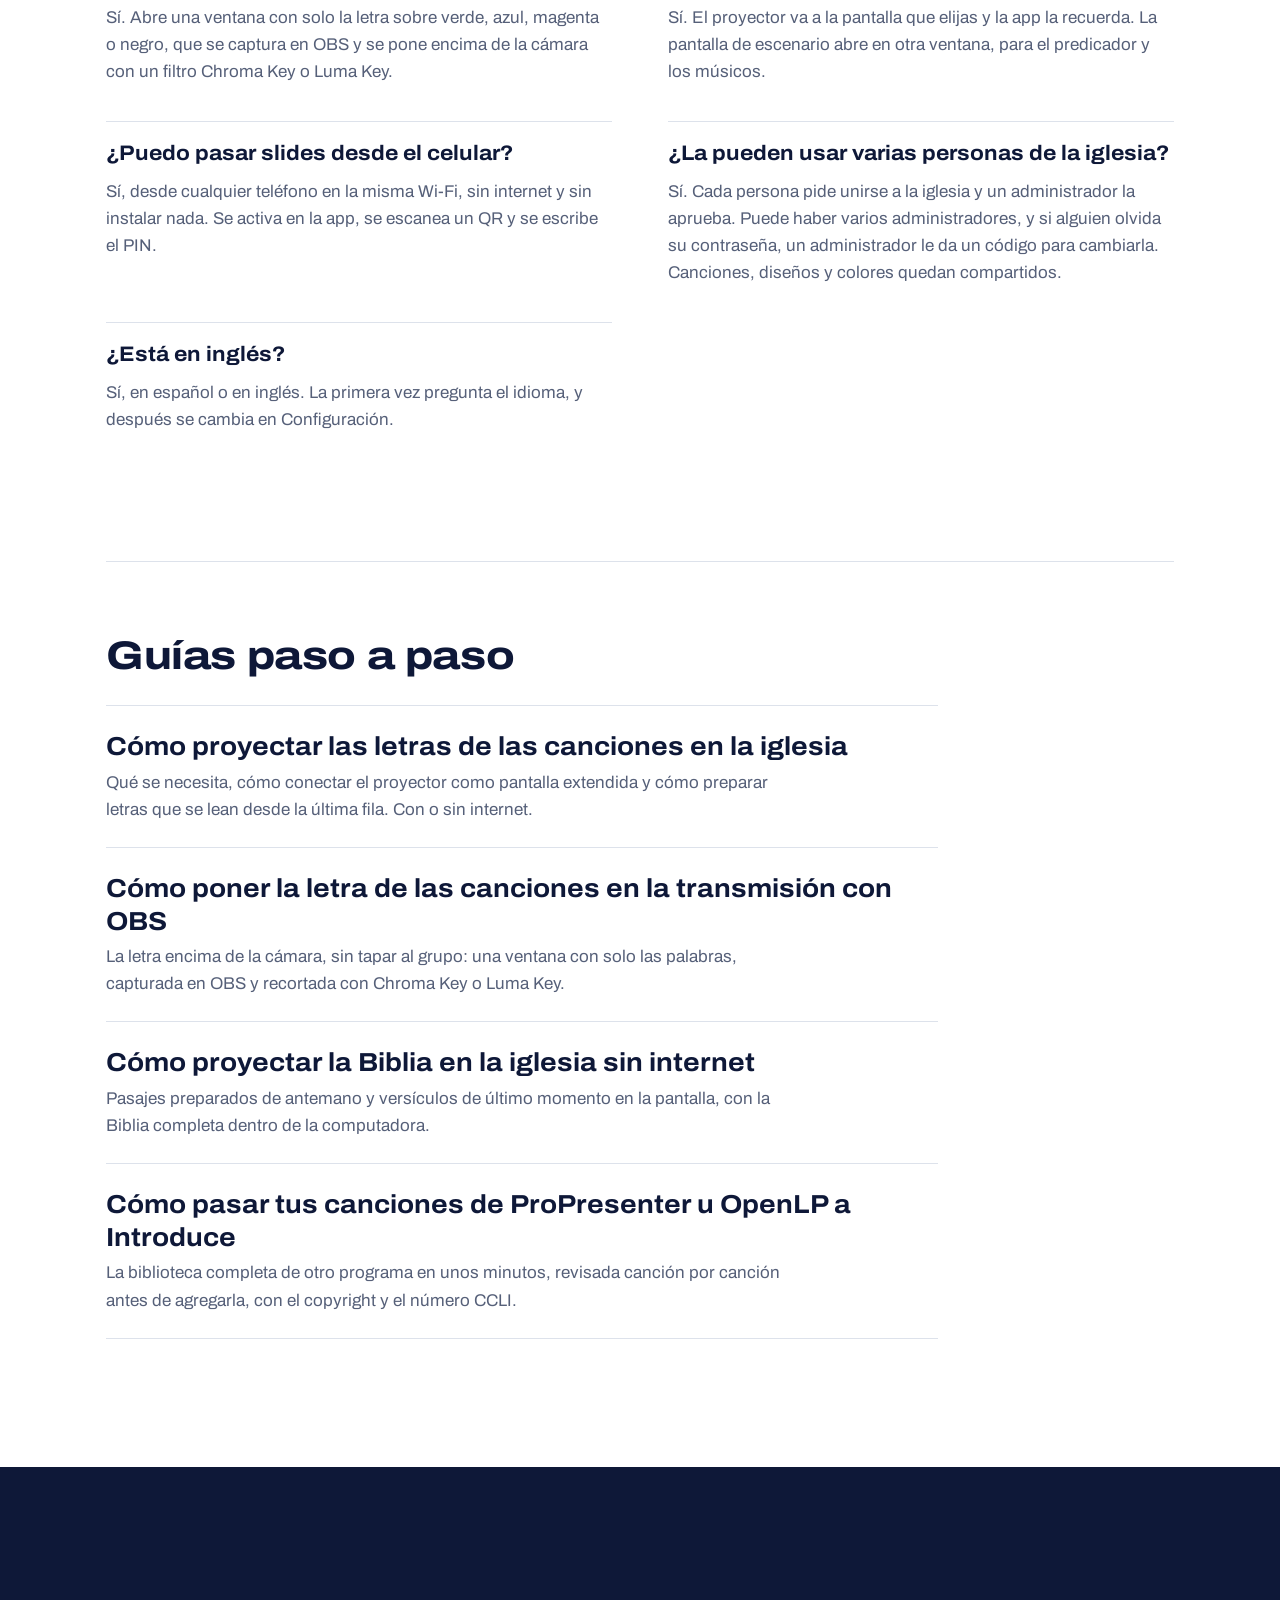
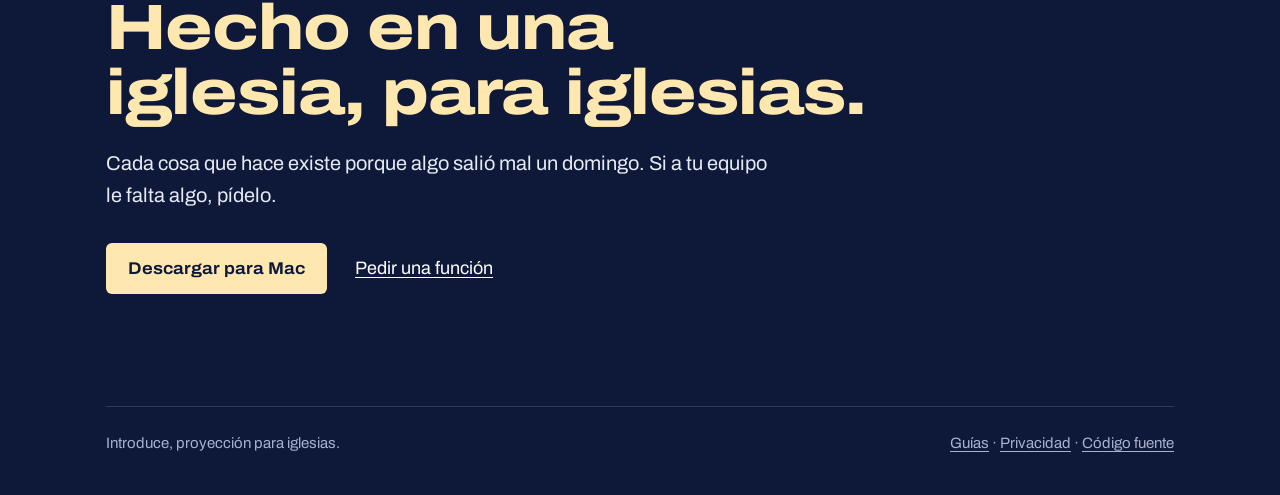
==== commit 6c0b9ec2: "1.3.1: undo a slide edit The guide to projecting lyrics says where to take a slide edit back, and bo" ====
--- a/index.html
+++ b/index.html
@@ -64,7 +64,7 @@
       "description": "Programa para proyectar letras, versículos, avisos y videos en la pantalla de la iglesia, con o sin internet.",
       "applicationCategory": "MultimediaApplication",
       "operatingSystem": "macOS 12+, Windows 10+",
-      "softwareVersion": "1.3.0",
+      "softwareVersion": "1.3.1",
       "inLanguage": [
         "es",
         "en"
@@ -510,7 +510,7 @@
       <ul class="plataformas">
         <li>
           <span class="so">macOS</span>
-          <p class="detalle">Versión 1.3.0, en español o inglés. Apple Silicon e Intel, macOS 12 o superior.</p>
+          <p class="detalle">Versión 1.3.1, en español o inglés. Apple Silicon e Intel, macOS 12 o superior.</p>
           <a class="boton boton-tinta" href="/descargar/mac" rel="nofollow">Descargar para Mac</a>
         </li>
         <li>
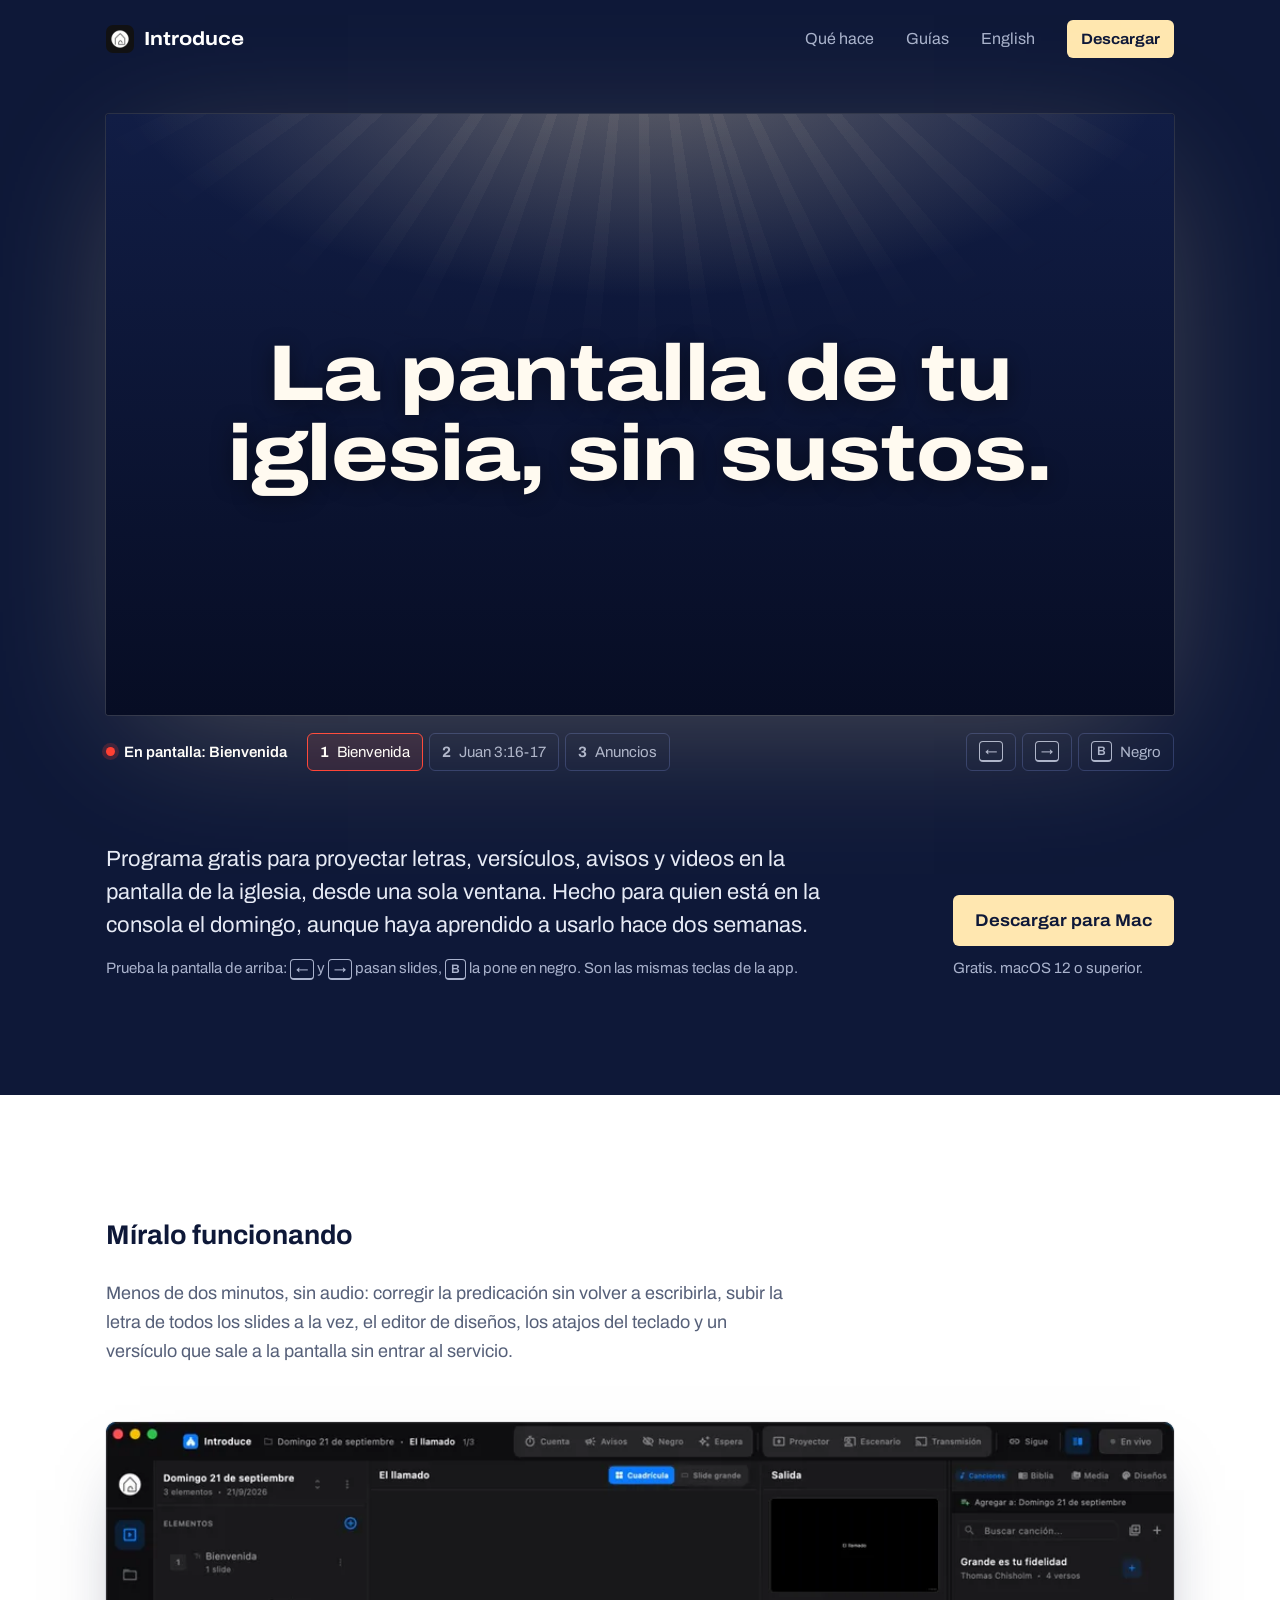
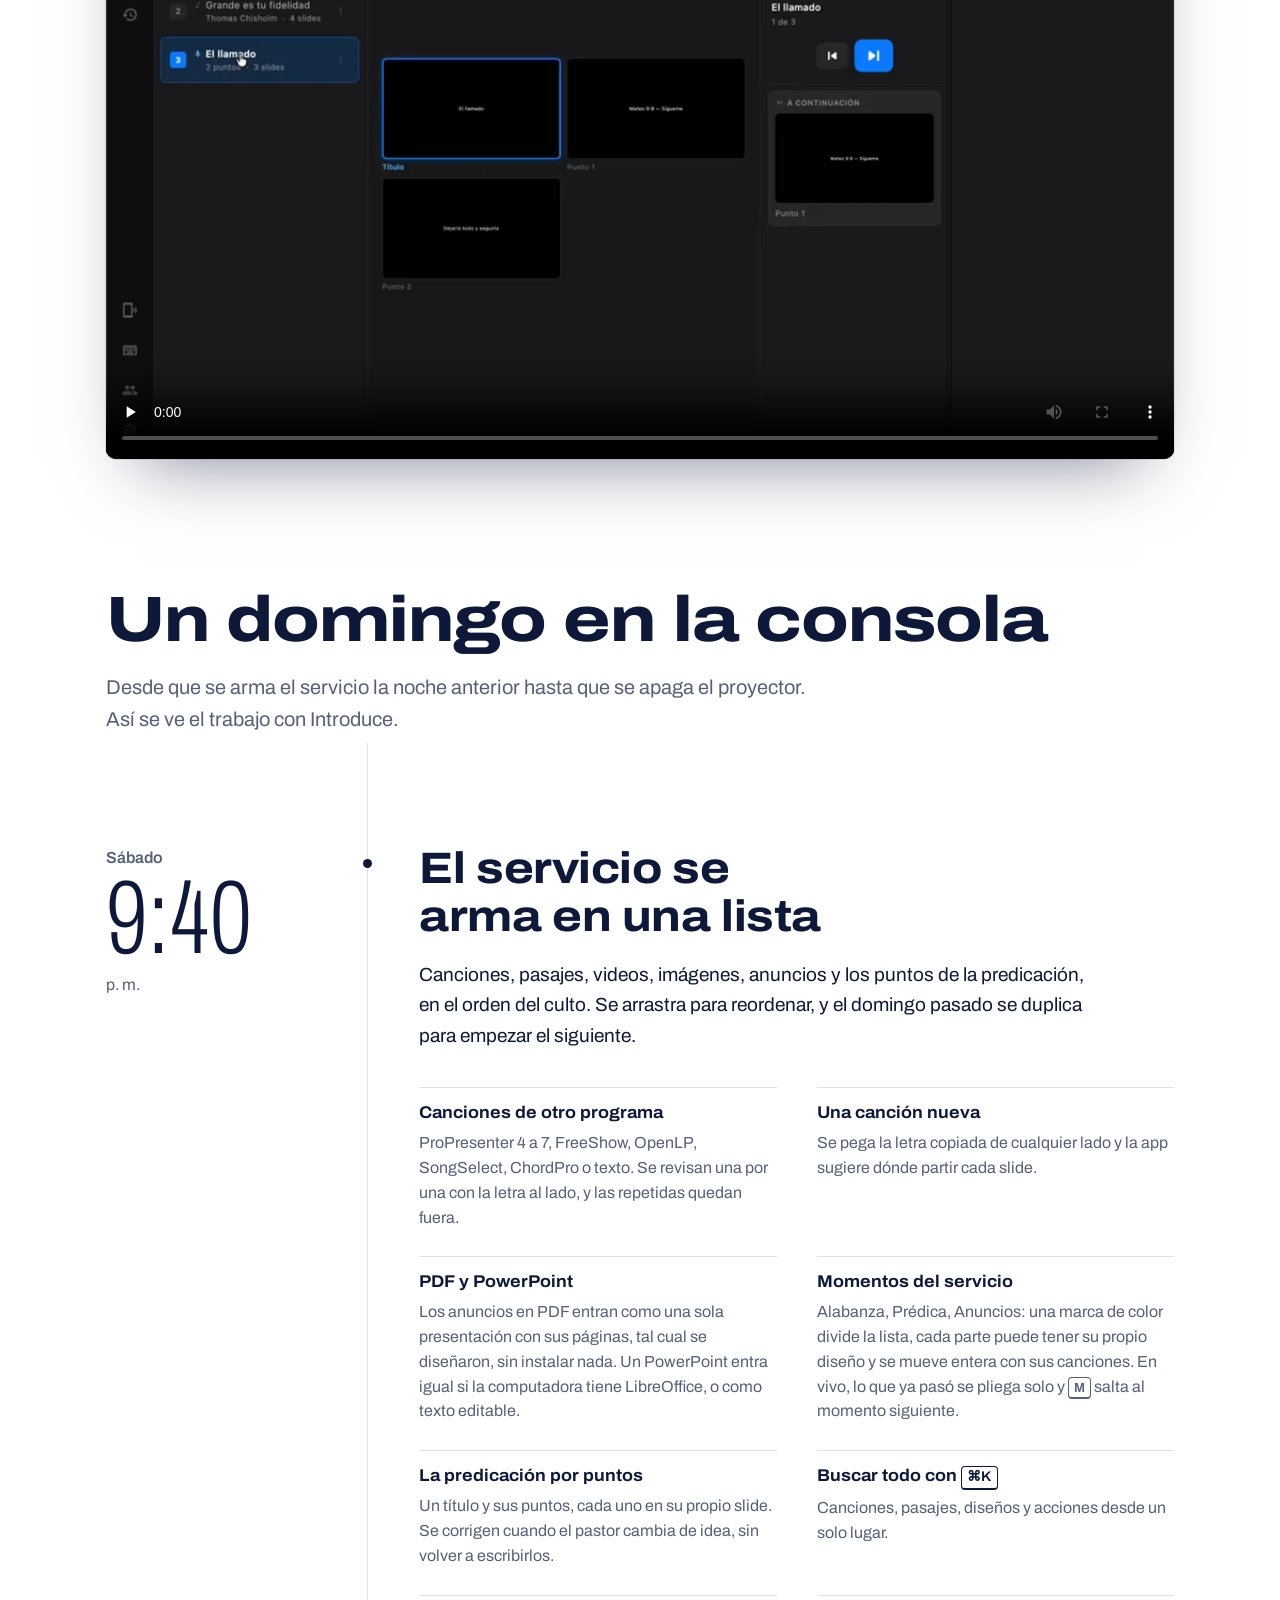
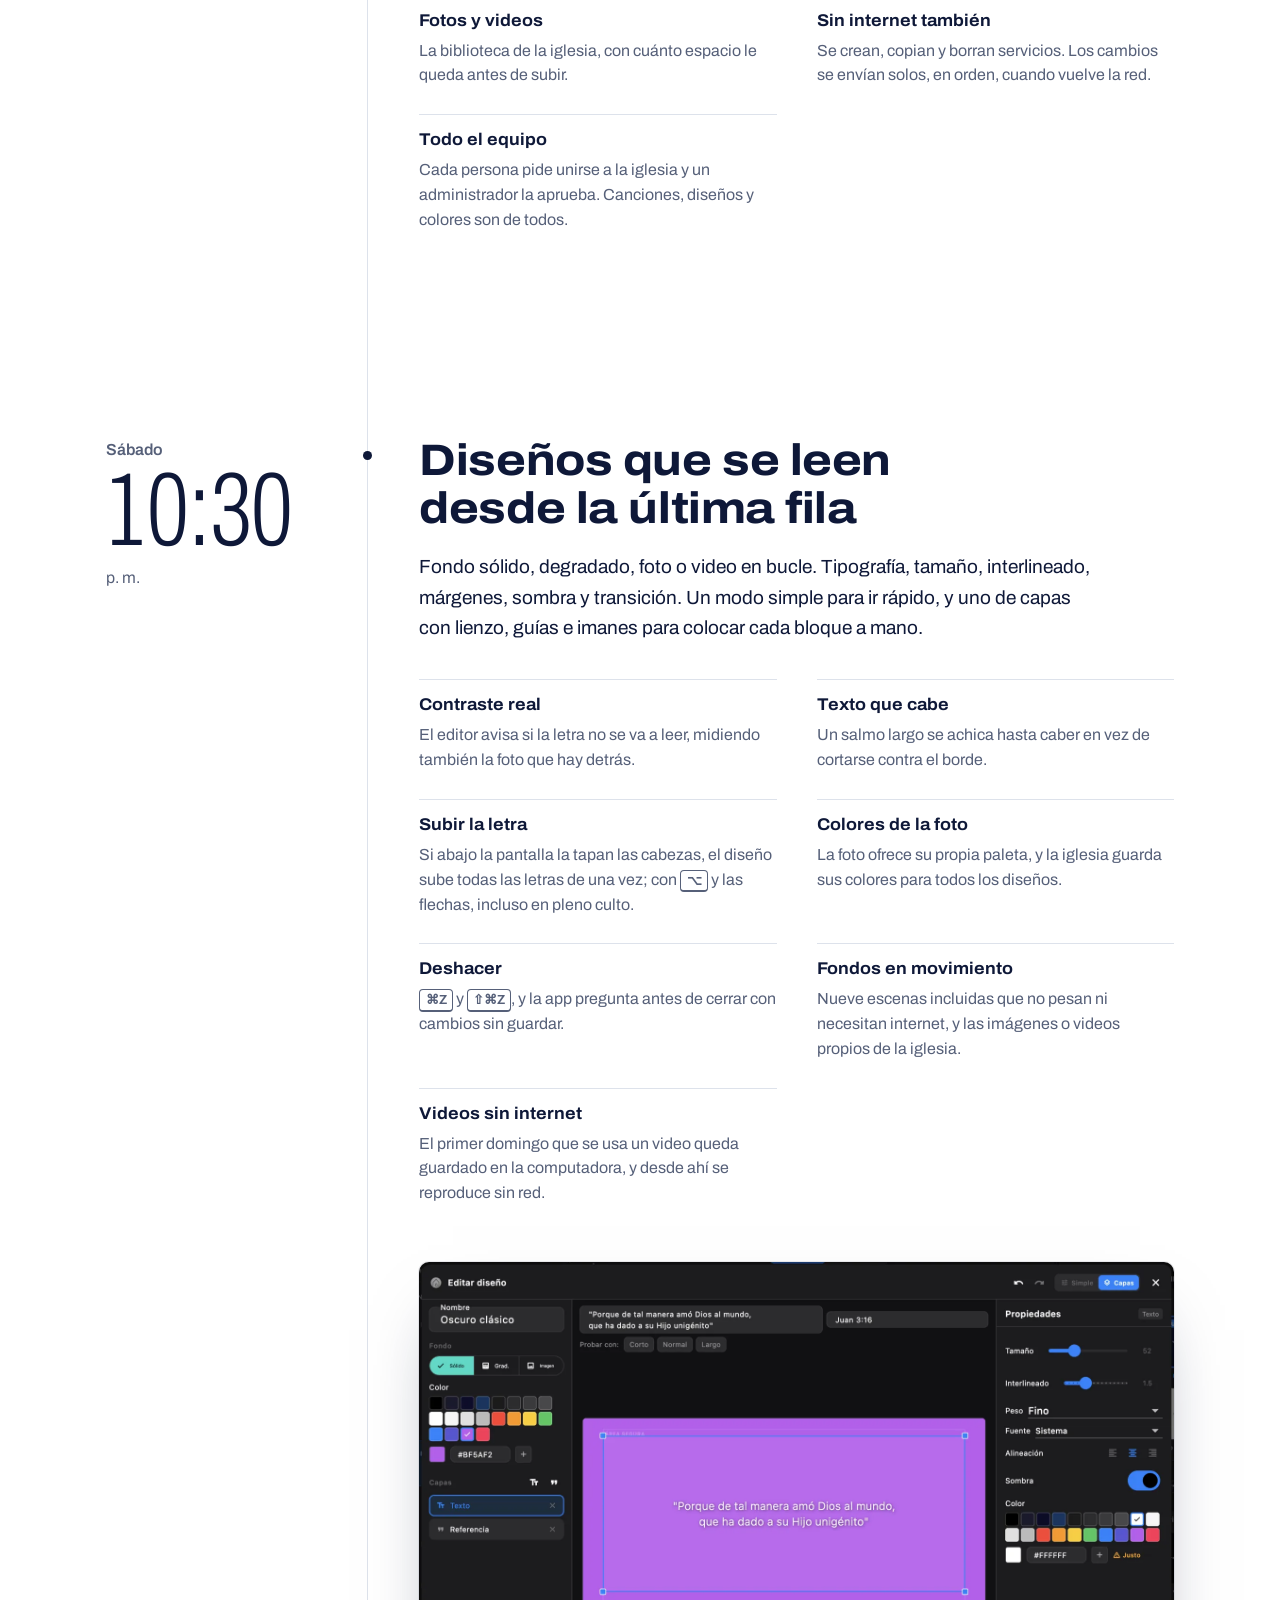
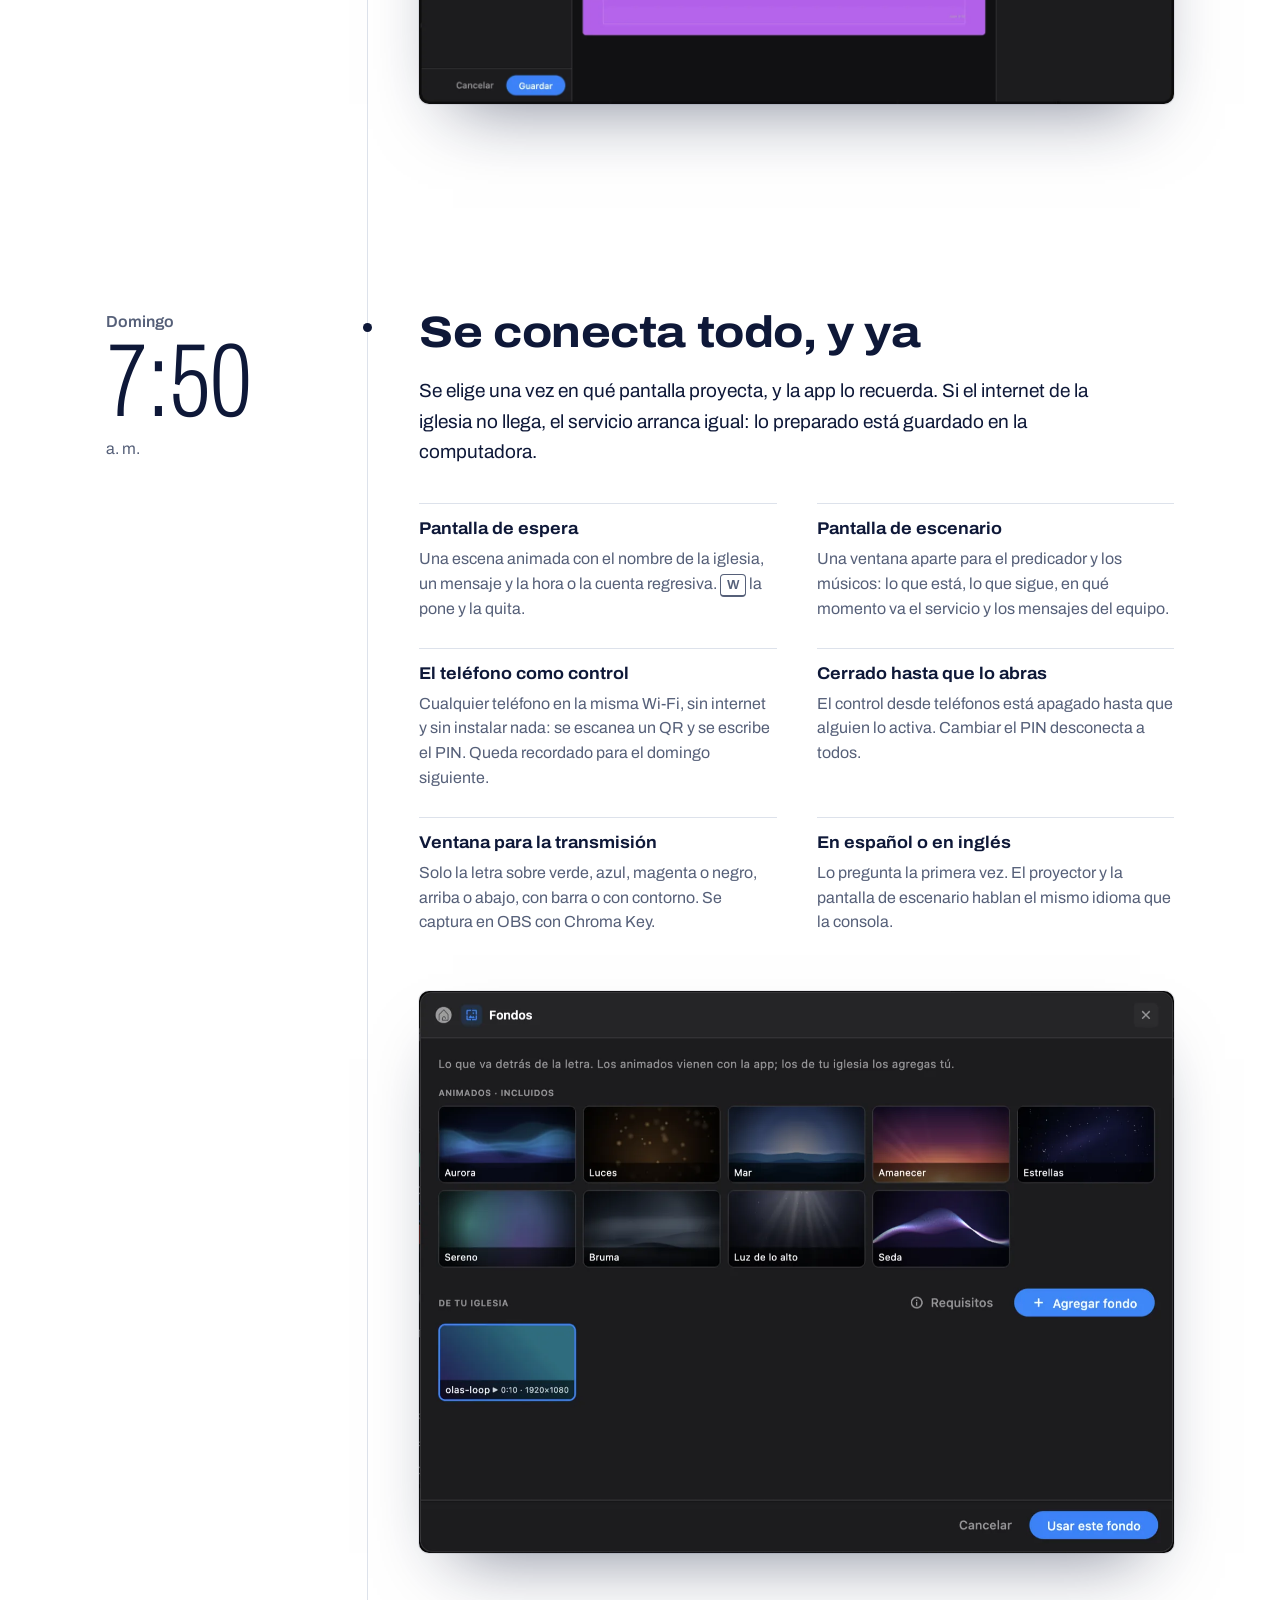
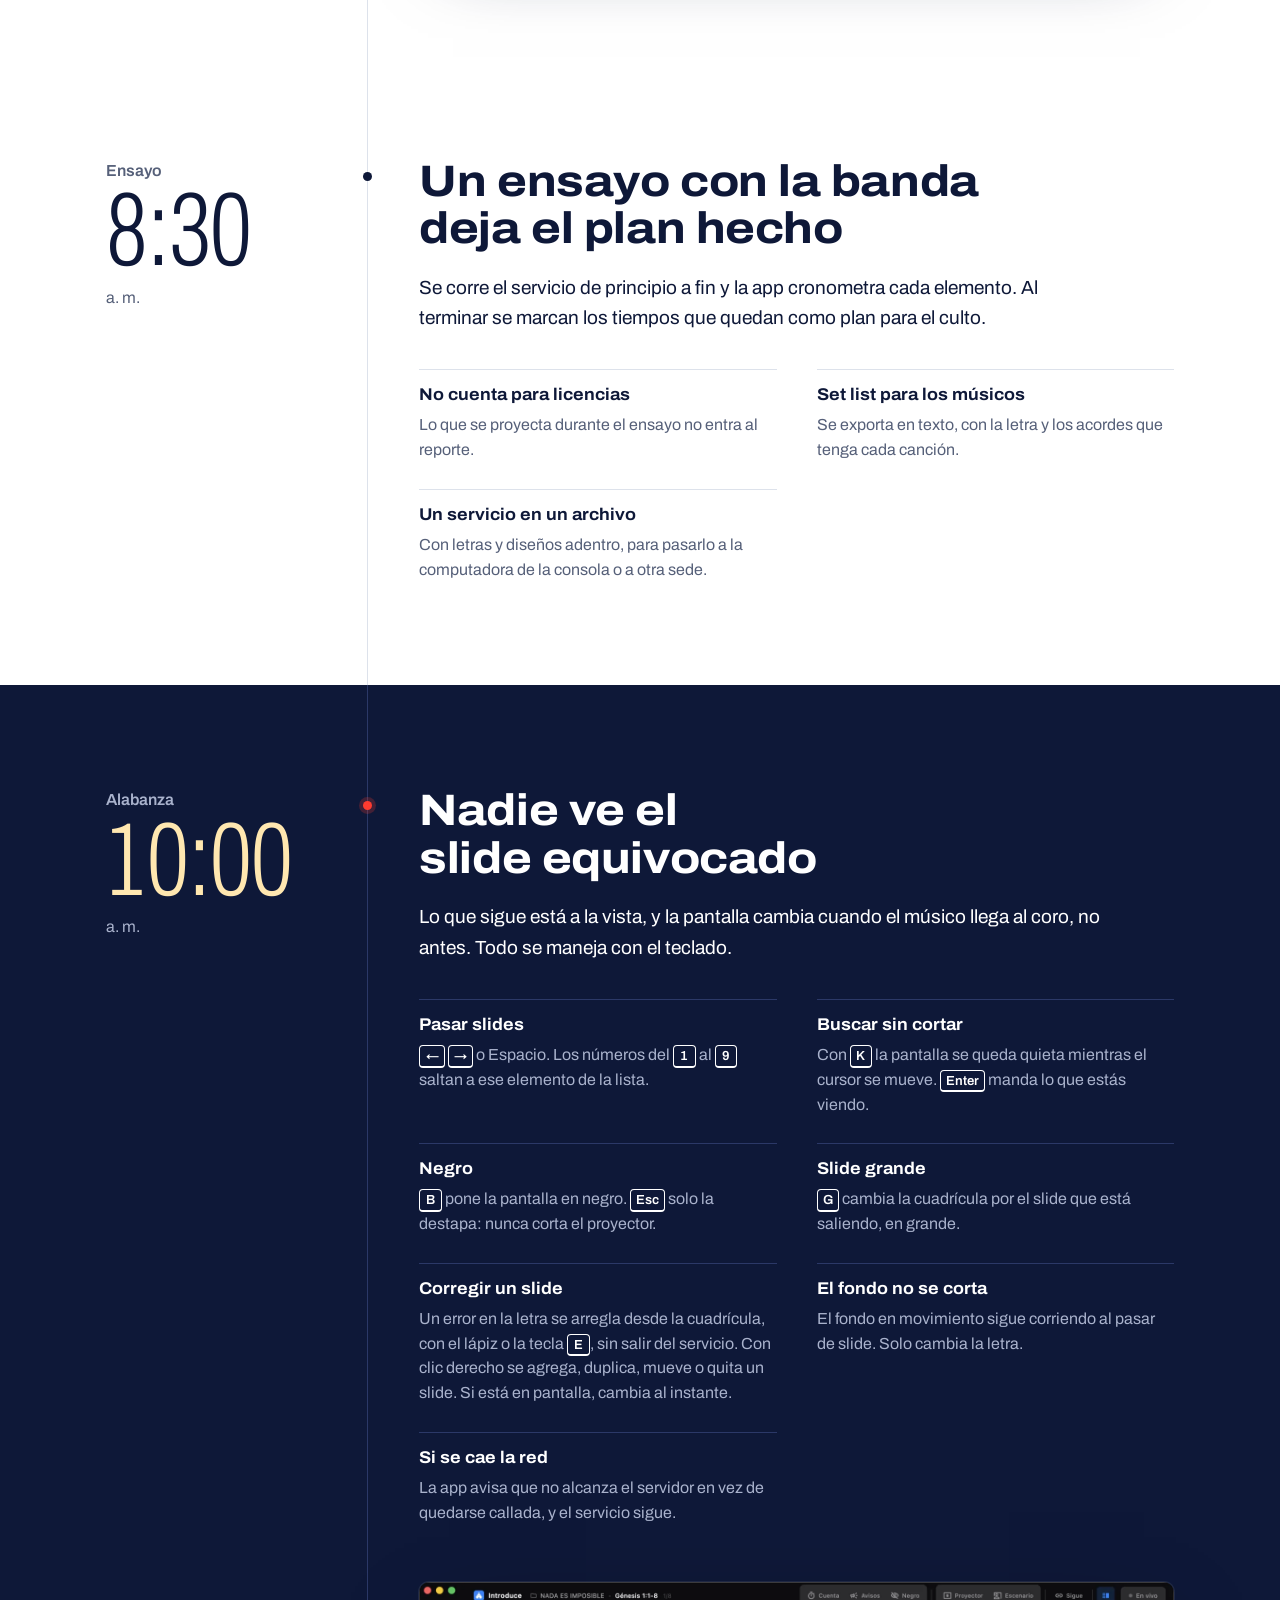
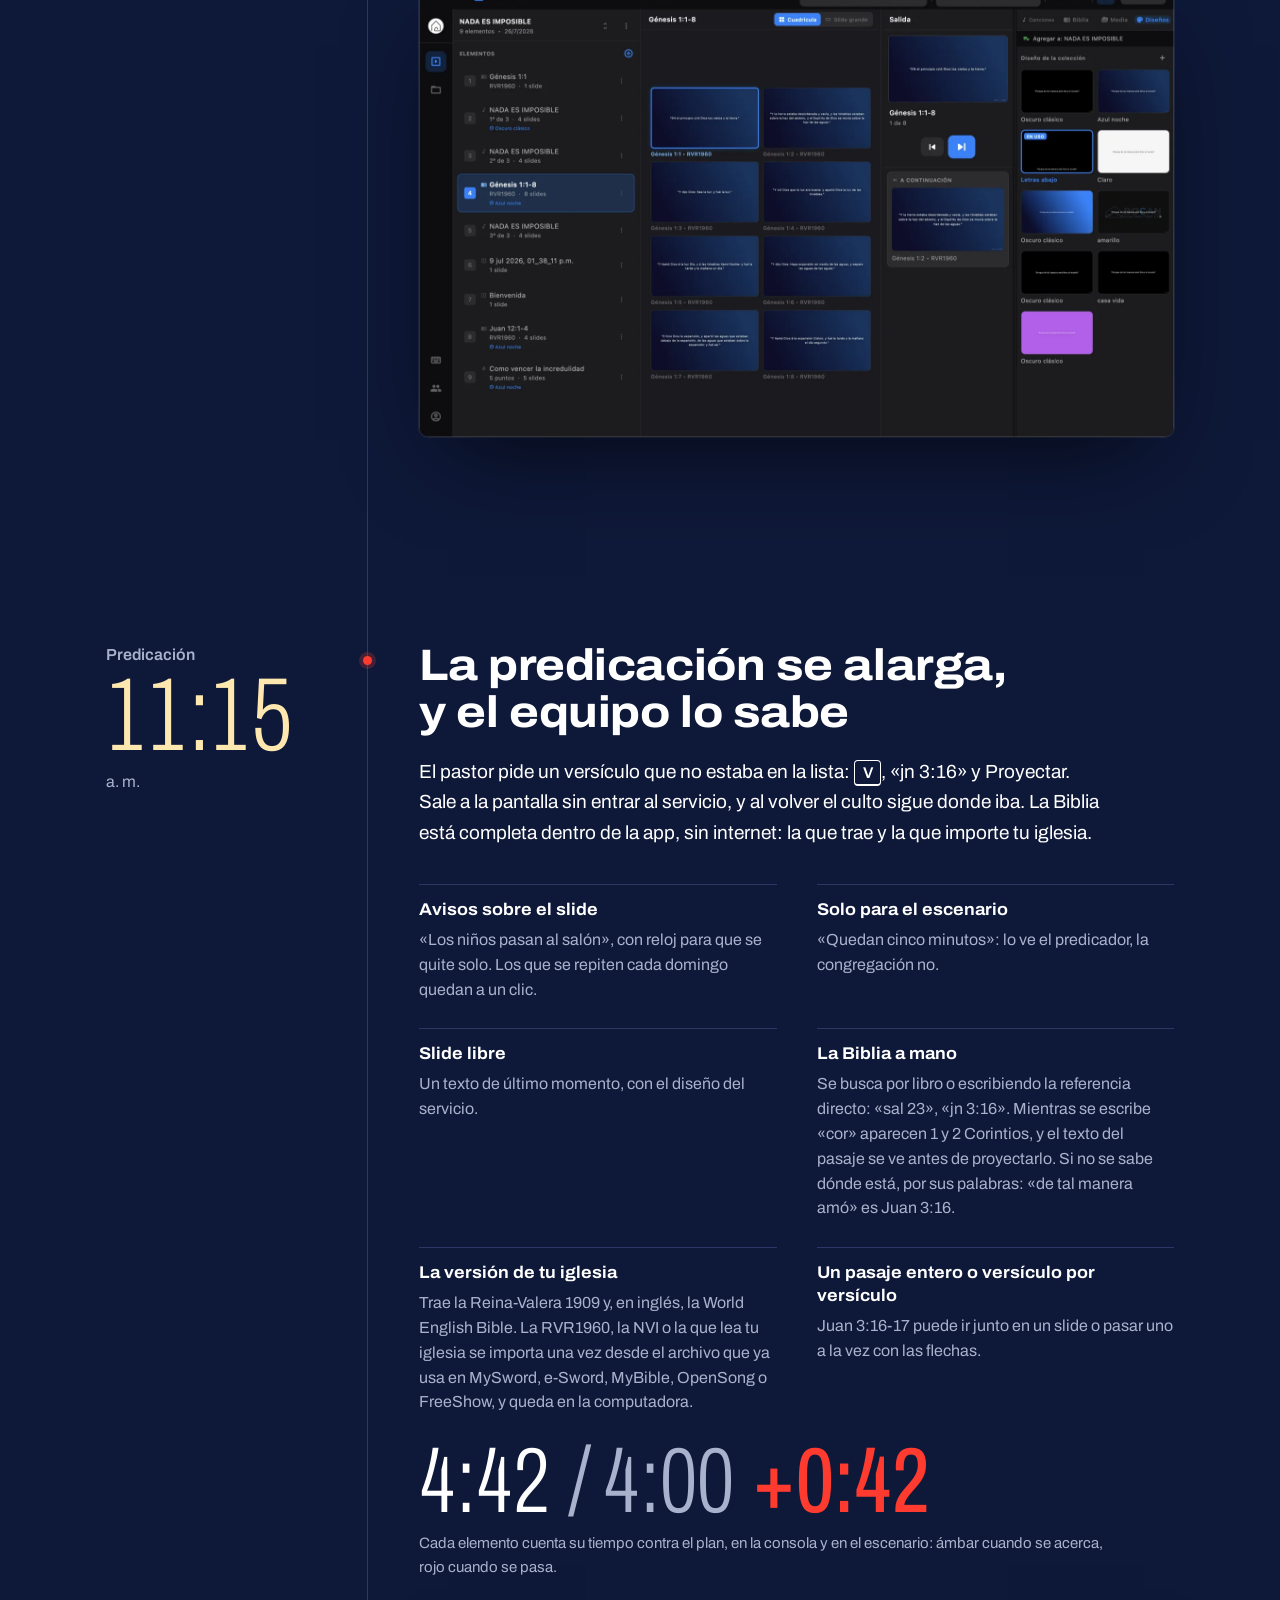
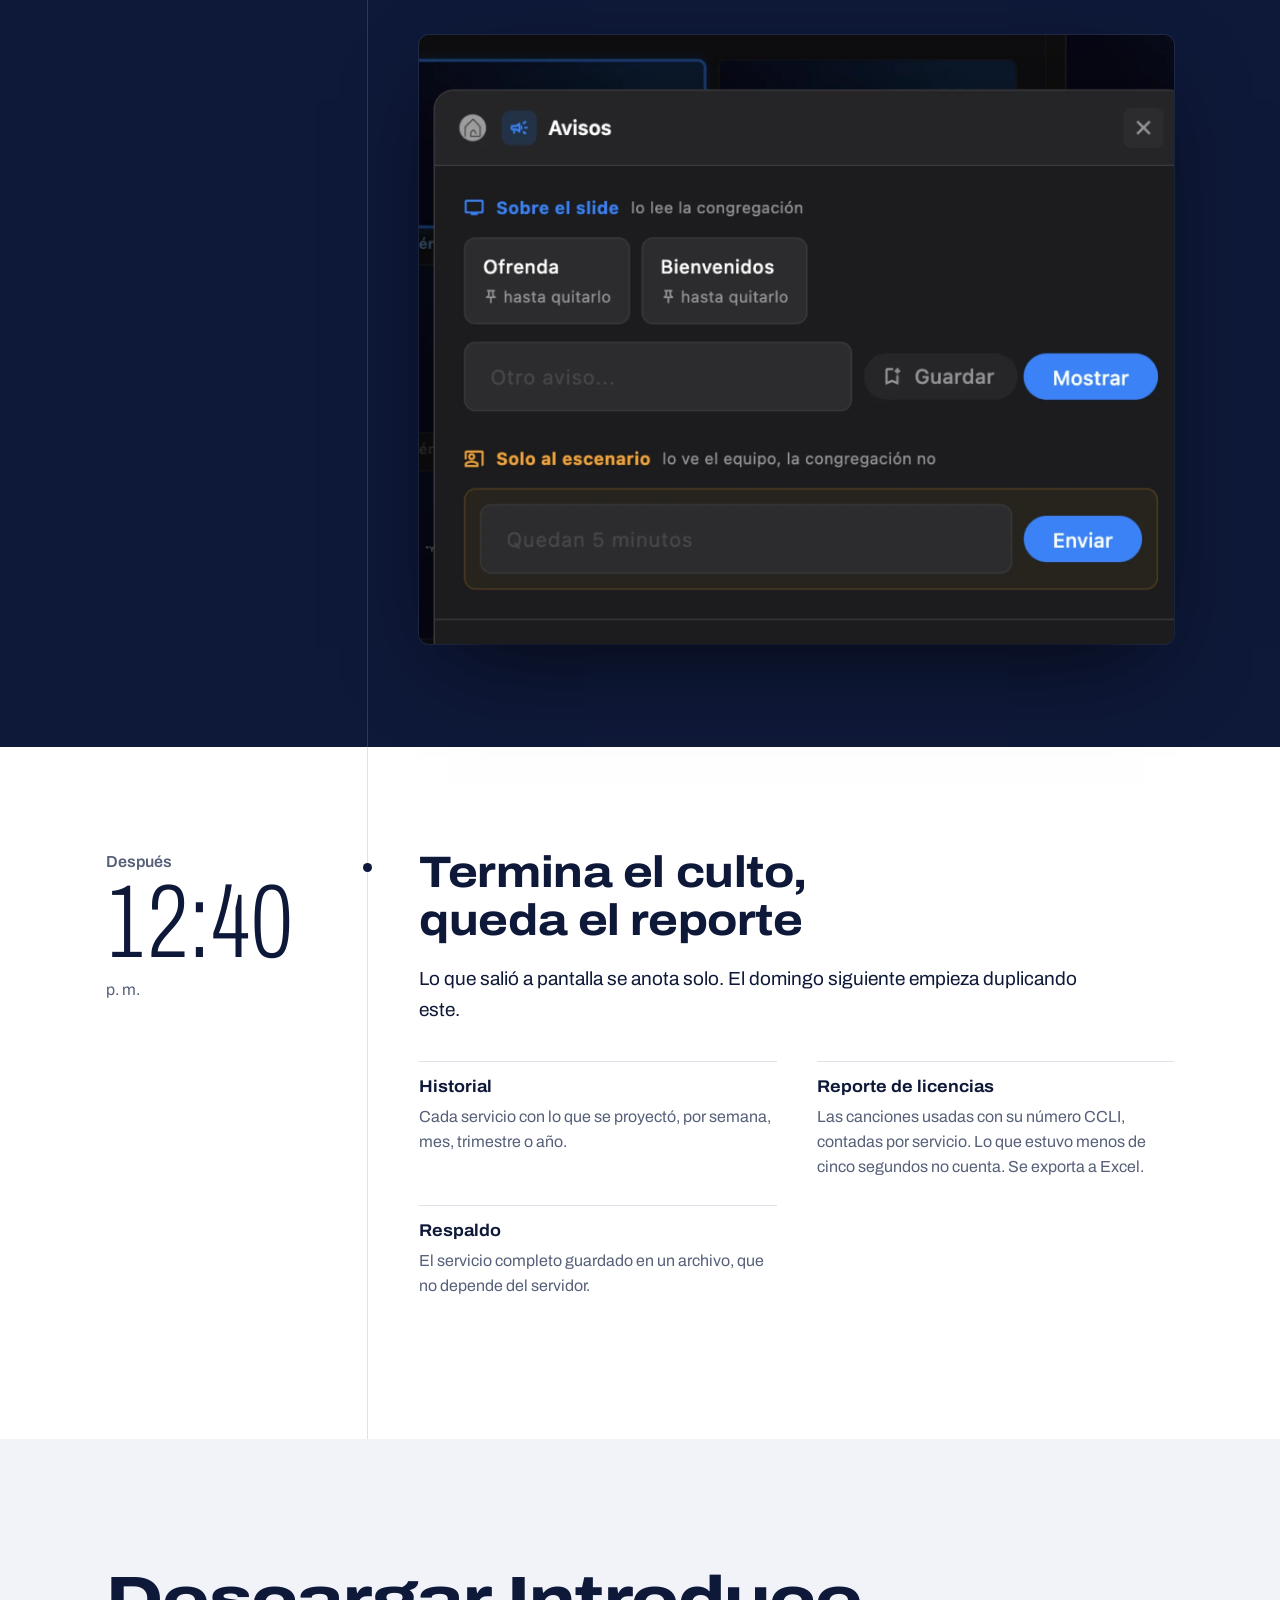
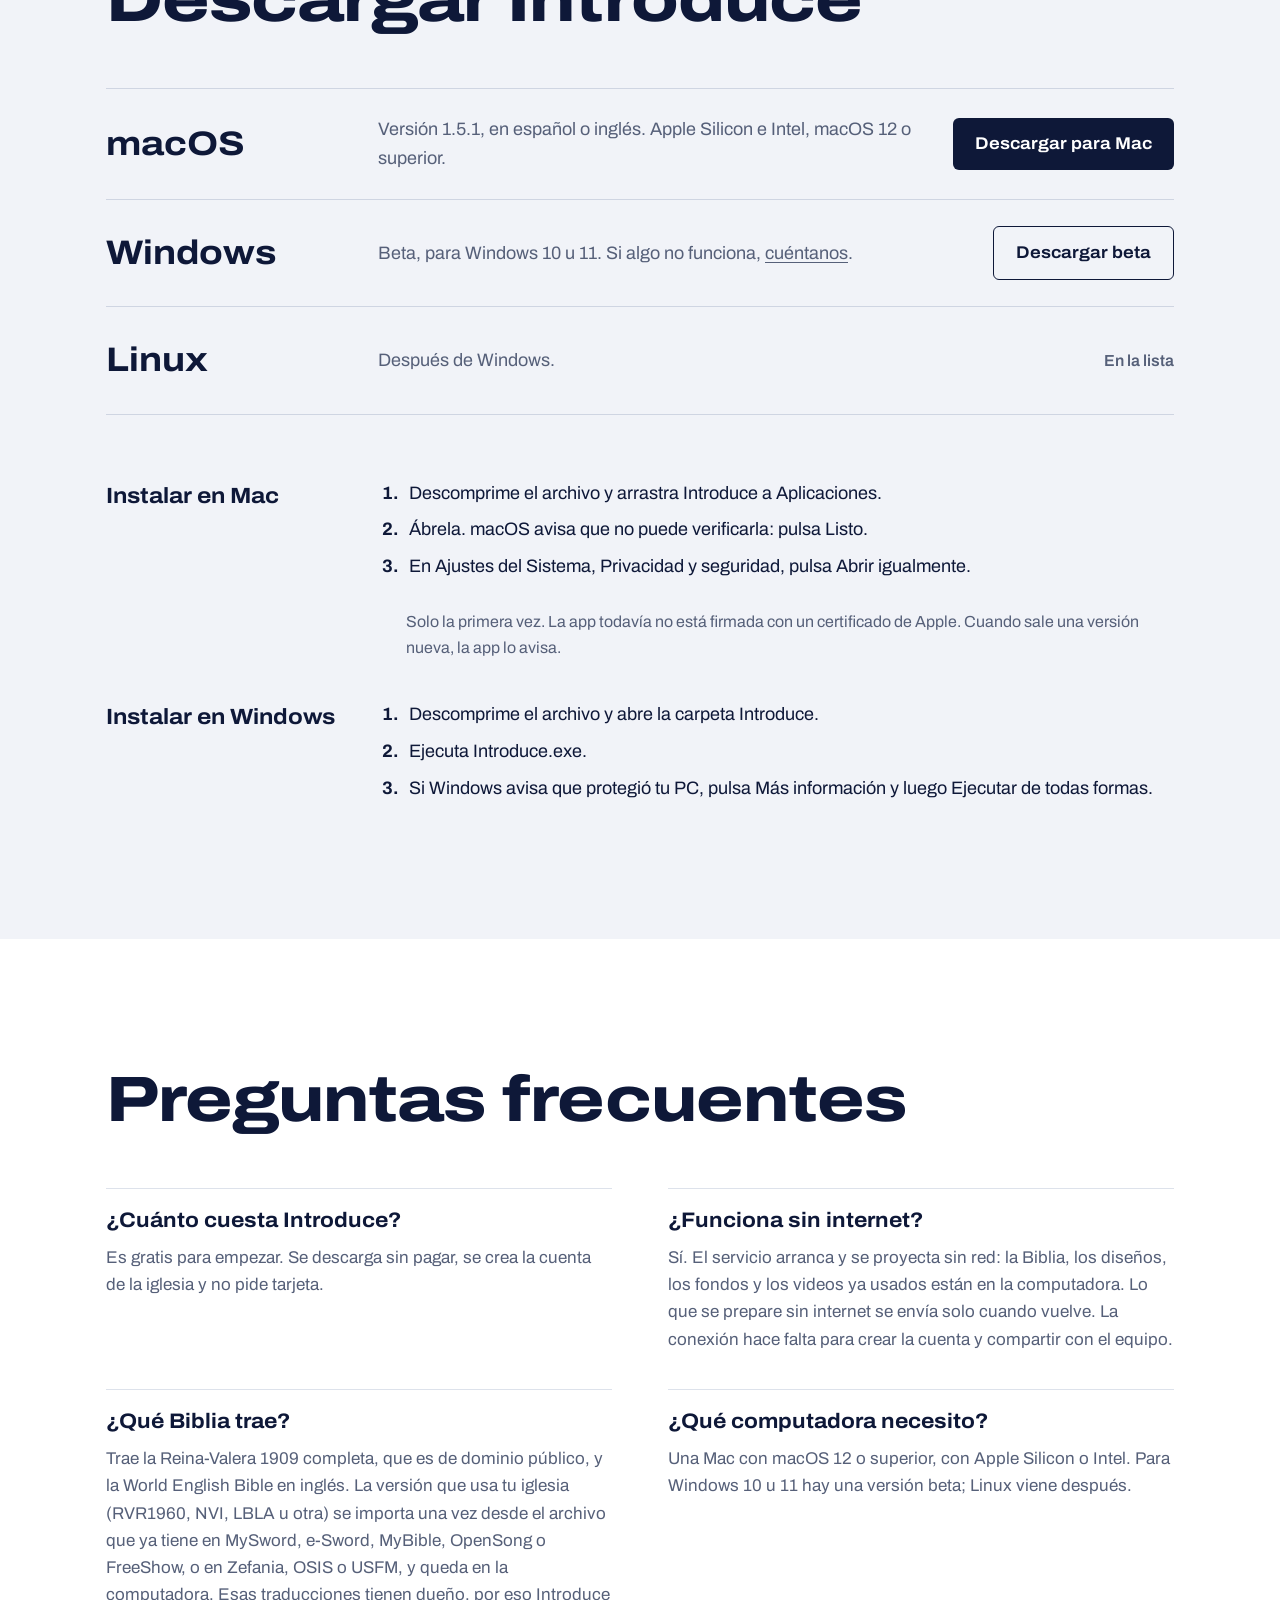
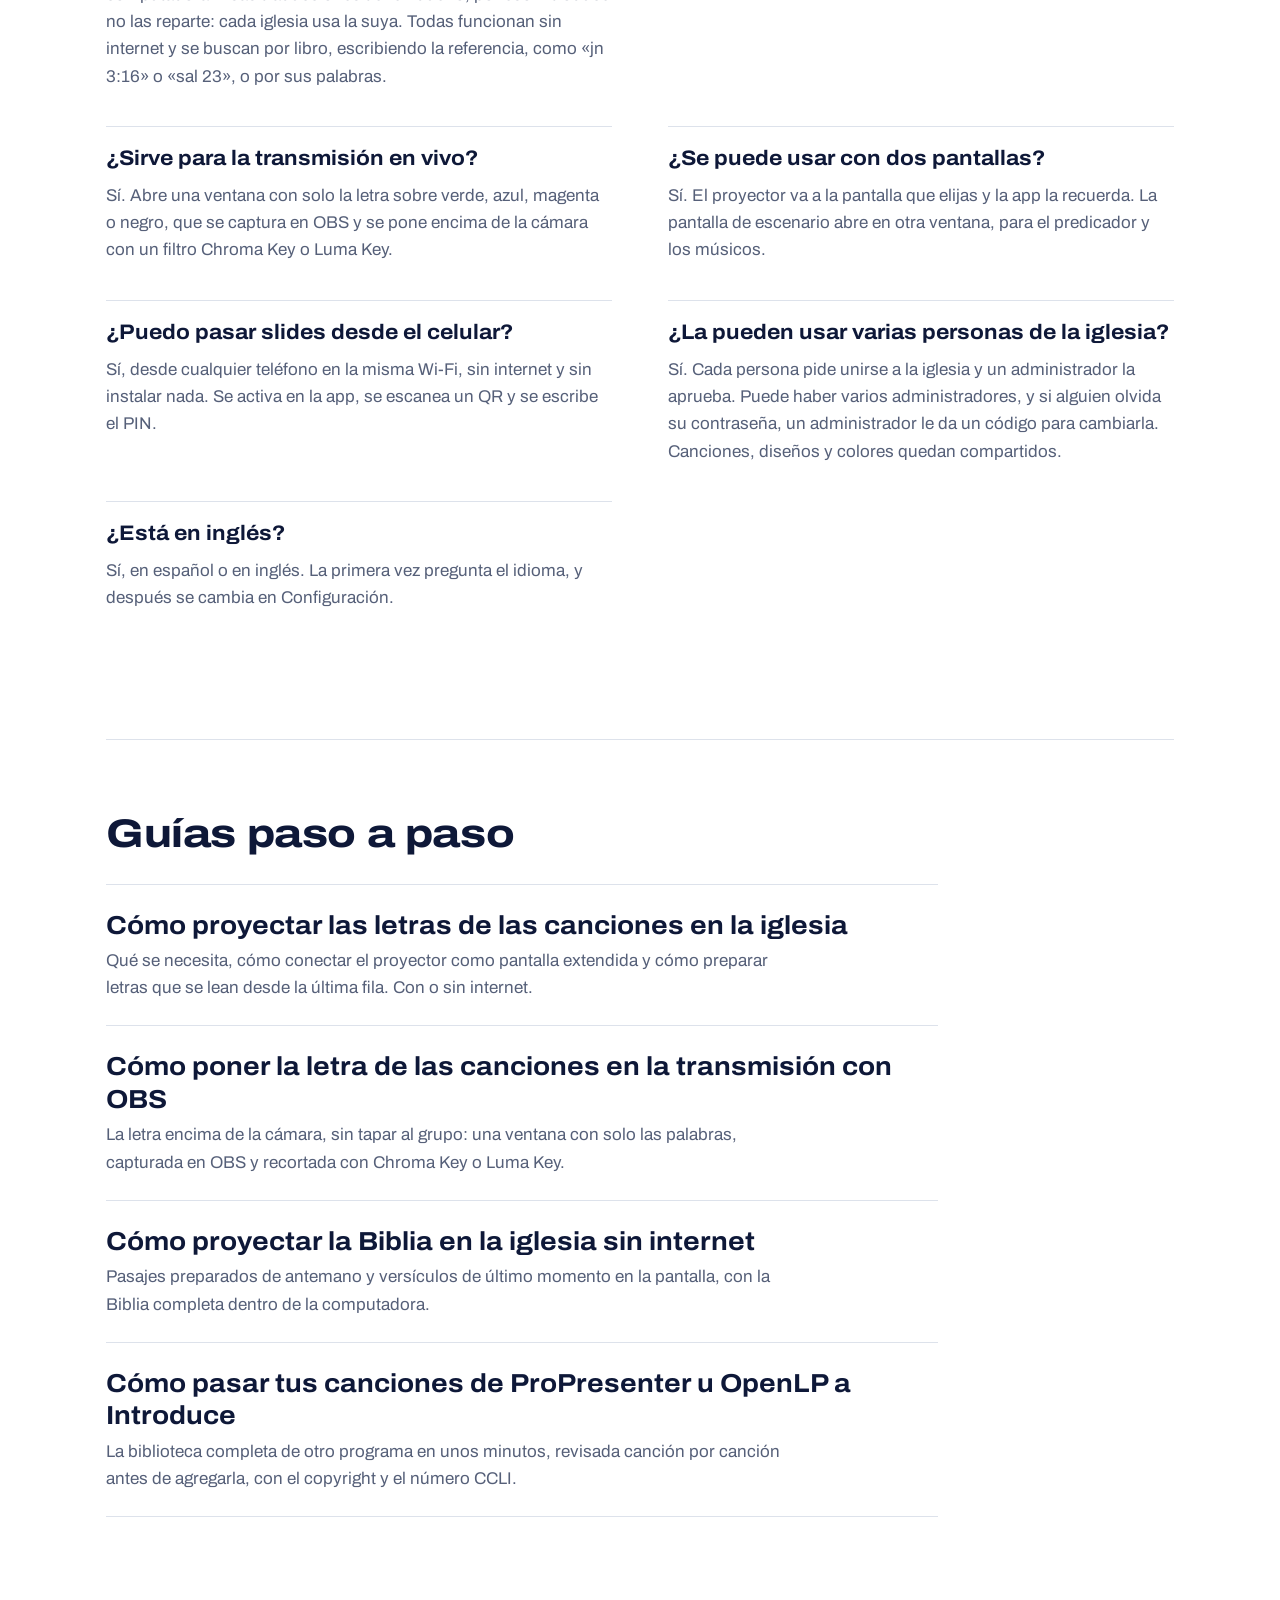
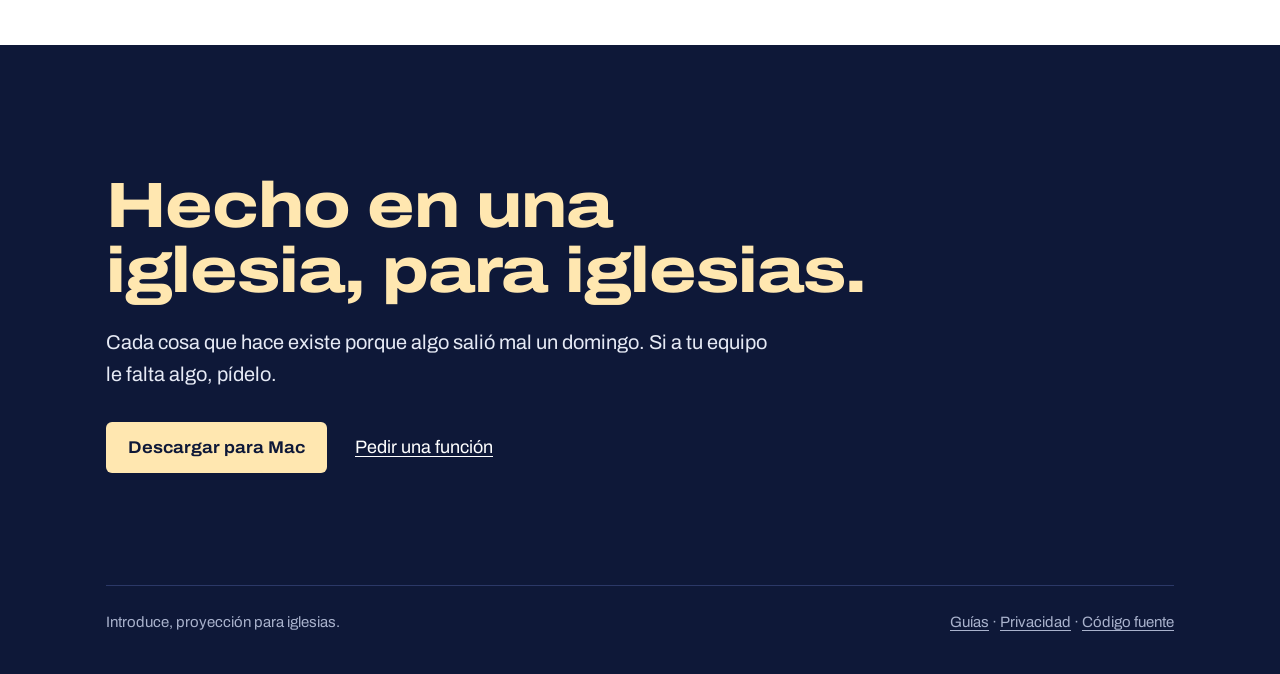
==== commit d1240492: "1.4.0 and 1.5.1: moments while live, slides from a right-click, more Bibles and search by words Both" ====
--- a/index.html
+++ b/index.html
@@ -64,7 +64,7 @@
       "description": "Programa para proyectar letras, versículos, avisos y videos en la pantalla de la iglesia, con o sin internet.",
       "applicationCategory": "MultimediaApplication",
       "operatingSystem": "macOS 12+, Windows 10+",
-      "softwareVersion": "1.3.1",
+      "softwareVersion": "1.5.1",
       "inLanguage": [
         "es",
         "en"
@@ -232,7 +232,7 @@
             </div>
             <div>
               <dt>Momentos del servicio</dt>
-              <dd>Alabanza, Prédica, Anuncios: una marca de color divide la lista, lo que ya pasó se pliega y una parte entera se mueve con sus canciones.</dd>
+              <dd>Alabanza, Prédica, Anuncios: una marca de color divide la lista, cada parte puede tener su propio diseño y se mueve entera con sus canciones. En vivo, lo que ya pasó se pliega solo y <kbd>M</kbd> salta al momento siguiente.</dd>
             </div>
             <div>
               <dt>La predicación por puntos</dt>
@@ -324,7 +324,7 @@
             </div>
             <div>
               <dt>Pantalla de escenario</dt>
-              <dd>Una ventana aparte para el predicador y los músicos: lo que está, lo que sigue y los mensajes del equipo.</dd>
+              <dd>Una ventana aparte para el predicador y los músicos: lo que está, lo que sigue, en qué momento va el servicio y los mensajes del equipo.</dd>
             </div>
             <div>
               <dt>El teléfono como control</dt>
@@ -406,7 +406,7 @@
             </div>
             <div>
               <dt>Corregir un slide</dt>
-              <dd>Un error en la letra se arregla desde la cuadrícula, con el lápiz o la tecla <kbd>E</kbd>, sin salir del servicio. Si está en pantalla, cambia al instante.</dd>
+              <dd>Un error en la letra se arregla desde la cuadrícula, con el lápiz o la tecla <kbd>E</kbd>, sin salir del servicio. Con clic derecho se agrega, duplica, mueve o quita un slide. Si está en pantalla, cambia al instante.</dd>
             </div>
             <div>
               <dt>El fondo no se corta</dt>
@@ -450,11 +450,11 @@
             </div>
             <div>
               <dt>La Biblia a mano</dt>
-              <dd>Se busca por libro o escribiendo la referencia directo: «sal 23», «jn 3:16». Mientras se escribe «cor» aparecen 1 y 2 Corintios, y el texto del pasaje se ve antes de proyectarlo.</dd>
+              <dd>Se busca por libro o escribiendo la referencia directo: «sal 23», «jn 3:16». Mientras se escribe «cor» aparecen 1 y 2 Corintios, y el texto del pasaje se ve antes de proyectarlo. Si no se sabe dónde está, por sus palabras: «de tal manera amó» es Juan 3:16.</dd>
             </div>
             <div>
               <dt>La versión de tu iglesia</dt>
-              <dd>Trae la Reina-Valera 1909. La RVR1960, la NVI o la que lea tu iglesia se importa una vez desde un archivo y queda en la computadora.</dd>
+              <dd>Trae la Reina-Valera 1909 y, en inglés, la World English Bible. La RVR1960, la NVI o la que lea tu iglesia se importa una vez desde el archivo que ya usa en MySword, e-Sword, MyBible, OpenSong o FreeShow, y queda en la computadora.</dd>
             </div>
             <div>
               <dt>Un pasaje entero o versículo por versículo</dt>
@@ -510,7 +510,7 @@
       <ul class="plataformas">
         <li>
           <span class="so">macOS</span>
-          <p class="detalle">Versión 1.3.1, en español o inglés. Apple Silicon e Intel, macOS 12 o superior.</p>
+          <p class="detalle">Versión 1.5.1, en español o inglés. Apple Silicon e Intel, macOS 12 o superior.</p>
           <a class="boton boton-tinta" href="/descargar/mac" rel="nofollow">Descargar para Mac</a>
         </li>
         <li>
@@ -560,7 +560,7 @@
         </div>
         <div>
           <h3>¿Qué Biblia trae?</h3>
-          <p>Trae la Reina-Valera 1909 completa, que es de dominio público. La versión que usa tu iglesia (RVR1960, NVI, LBLA u otra) se importa una vez desde un archivo de Zefania, OSIS, OpenSong, Beblia o FreeShow, y queda en la computadora. Esas traducciones tienen dueño, por eso Introduce no las reparte: cada iglesia usa la suya. Todas funcionan sin internet y se buscan por libro o escribiendo la referencia, como «jn 3:16» o «sal 23».</p>
+          <p>Trae la Reina-Valera 1909 completa, que es de dominio público, y la World English Bible en inglés. La versión que usa tu iglesia (RVR1960, NVI, LBLA u otra) se importa una vez desde el archivo que ya tiene en MySword, e-Sword, MyBible, OpenSong o FreeShow, o en Zefania, OSIS o USFM, y queda en la computadora. Esas traducciones tienen dueño, por eso Introduce no las reparte: cada iglesia usa la suya. Todas funcionan sin internet y se buscan por libro, escribiendo la referencia, como «jn 3:16» o «sal 23», o por sus palabras.</p>
         </div>
         <div>
           <h3>¿Qué computadora necesito?</h3>
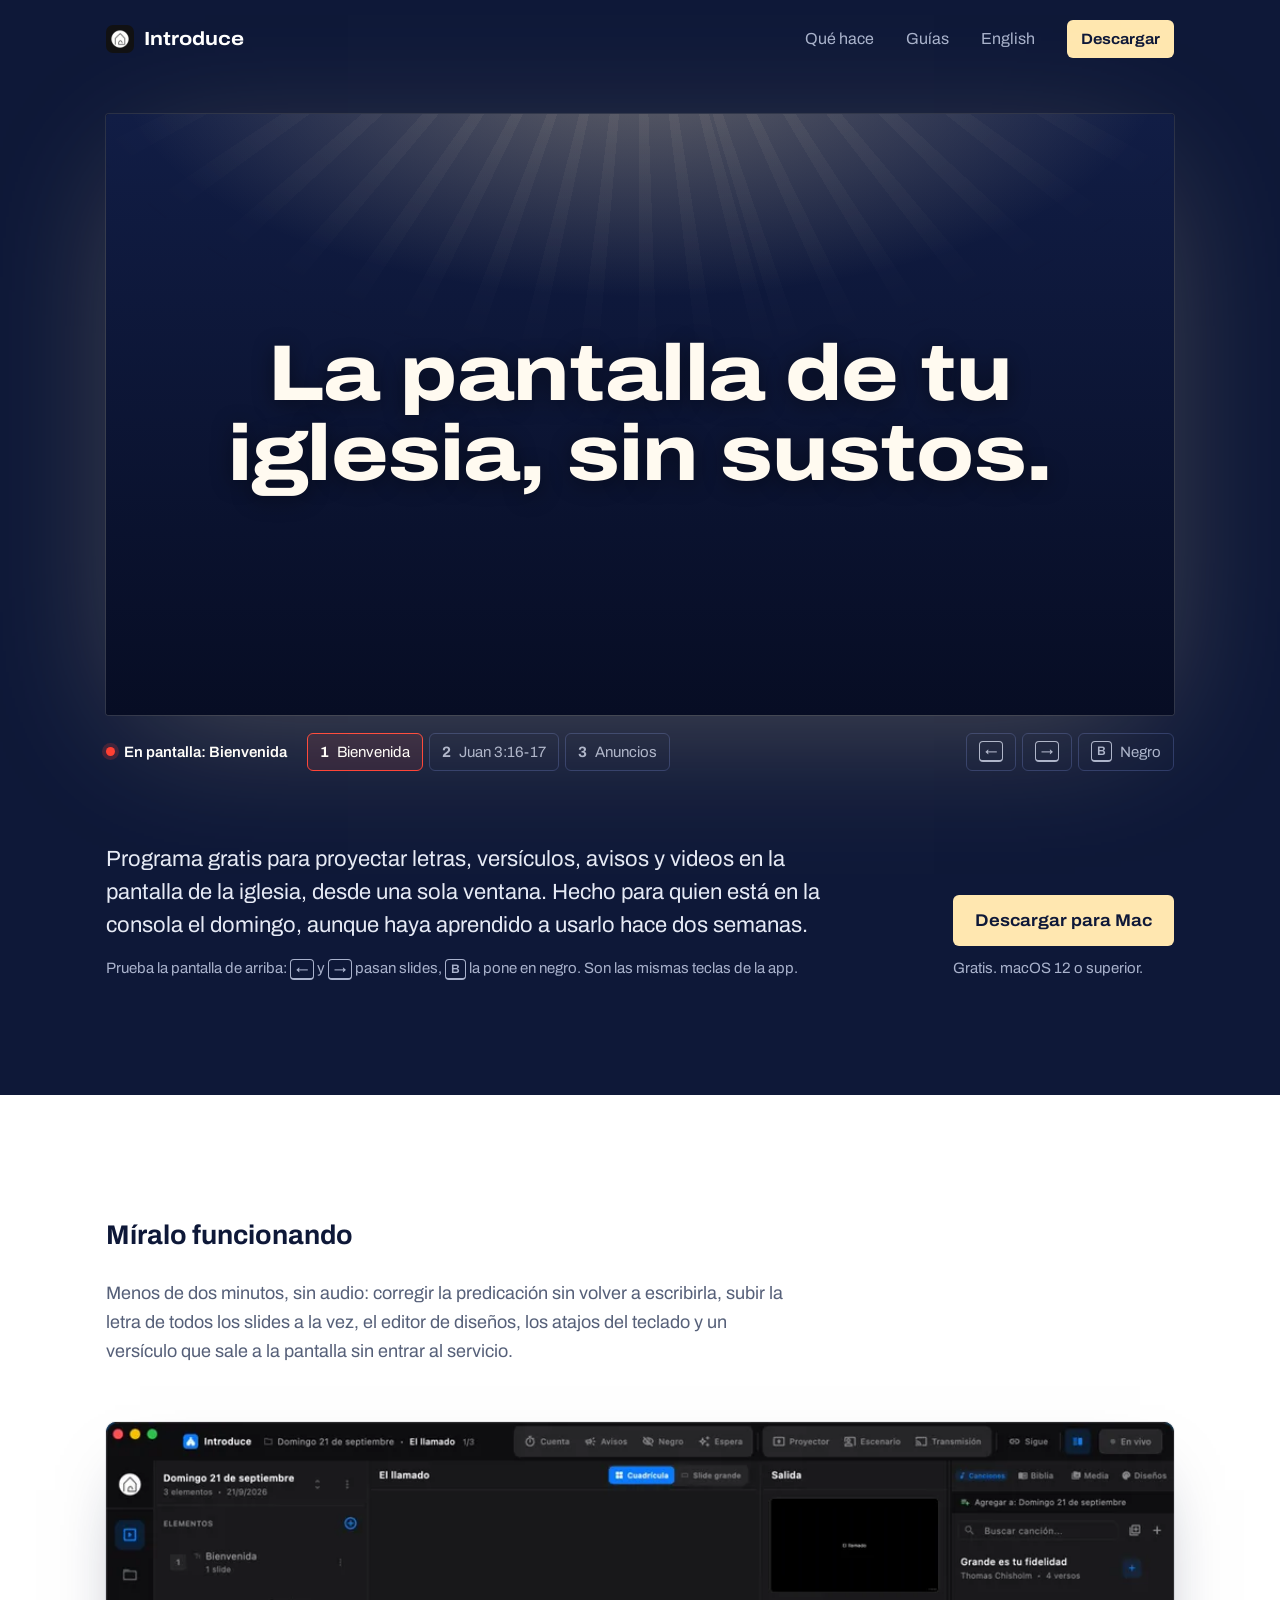
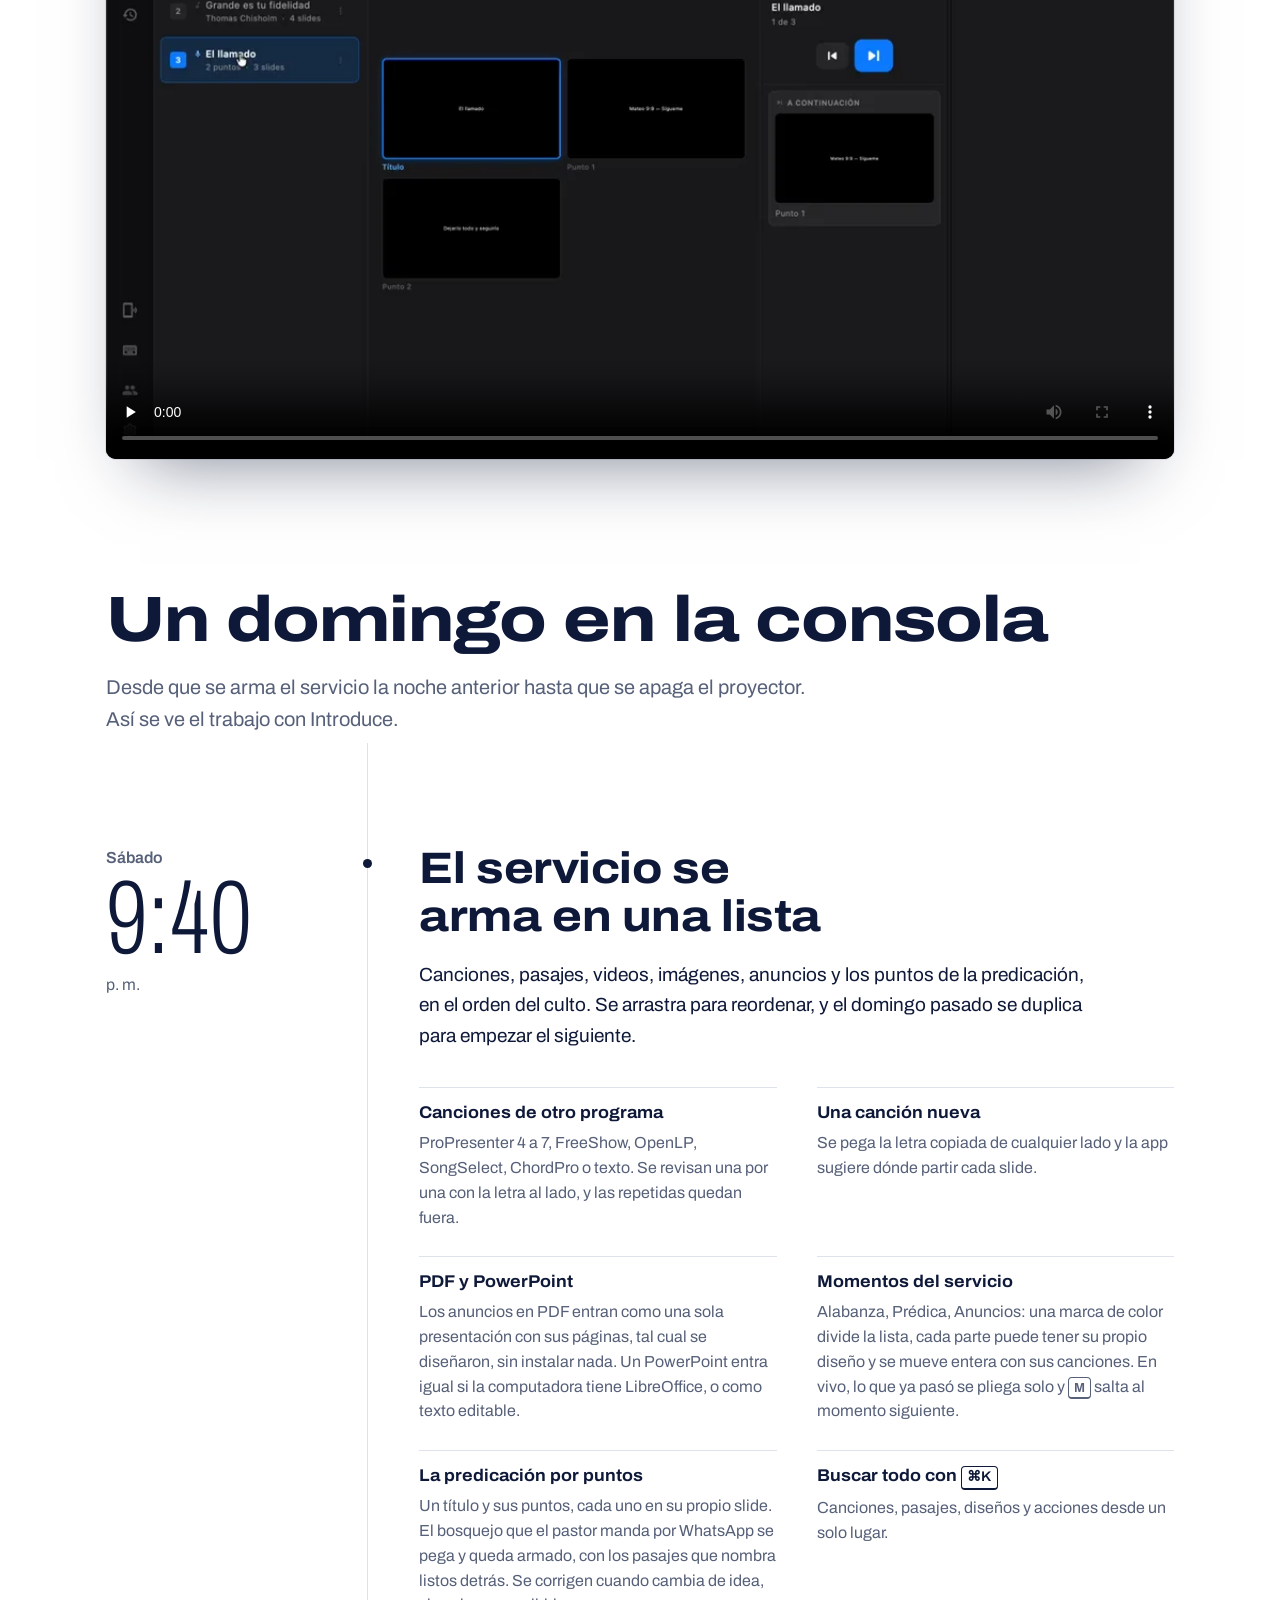
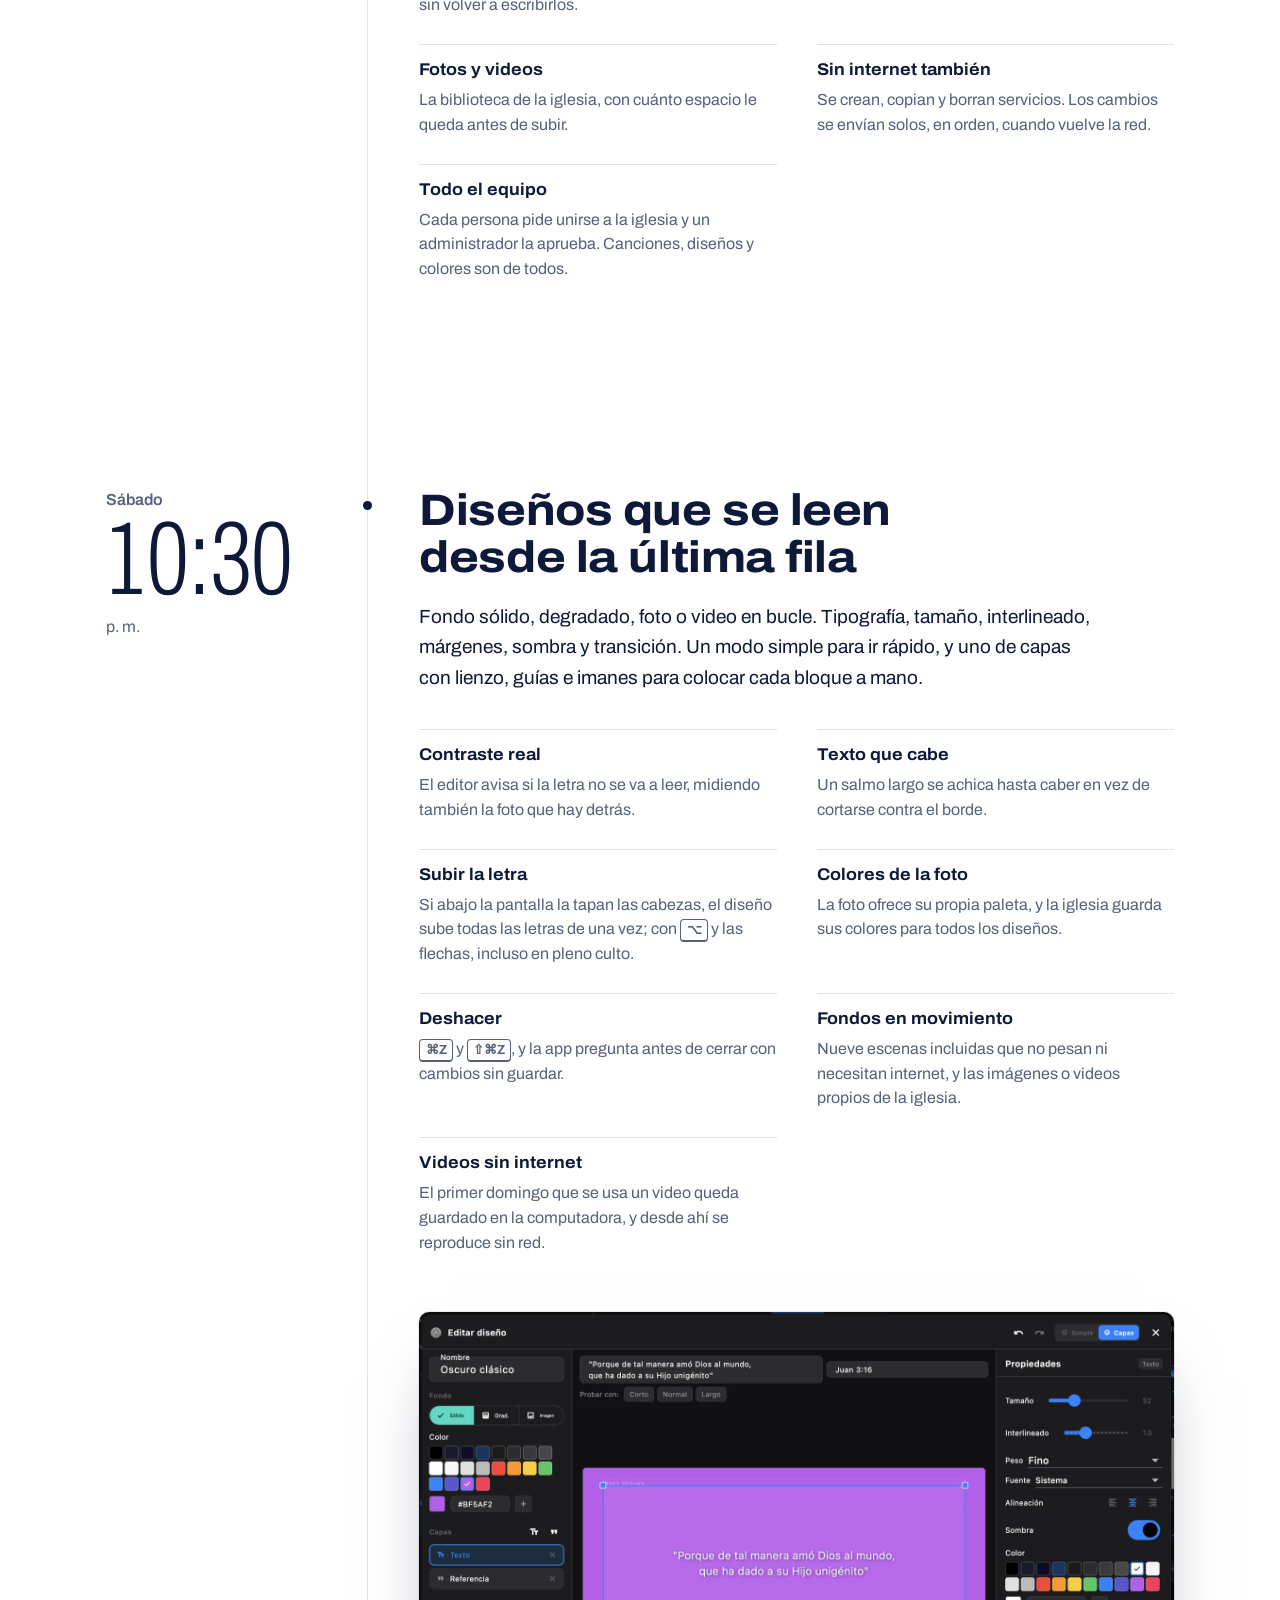
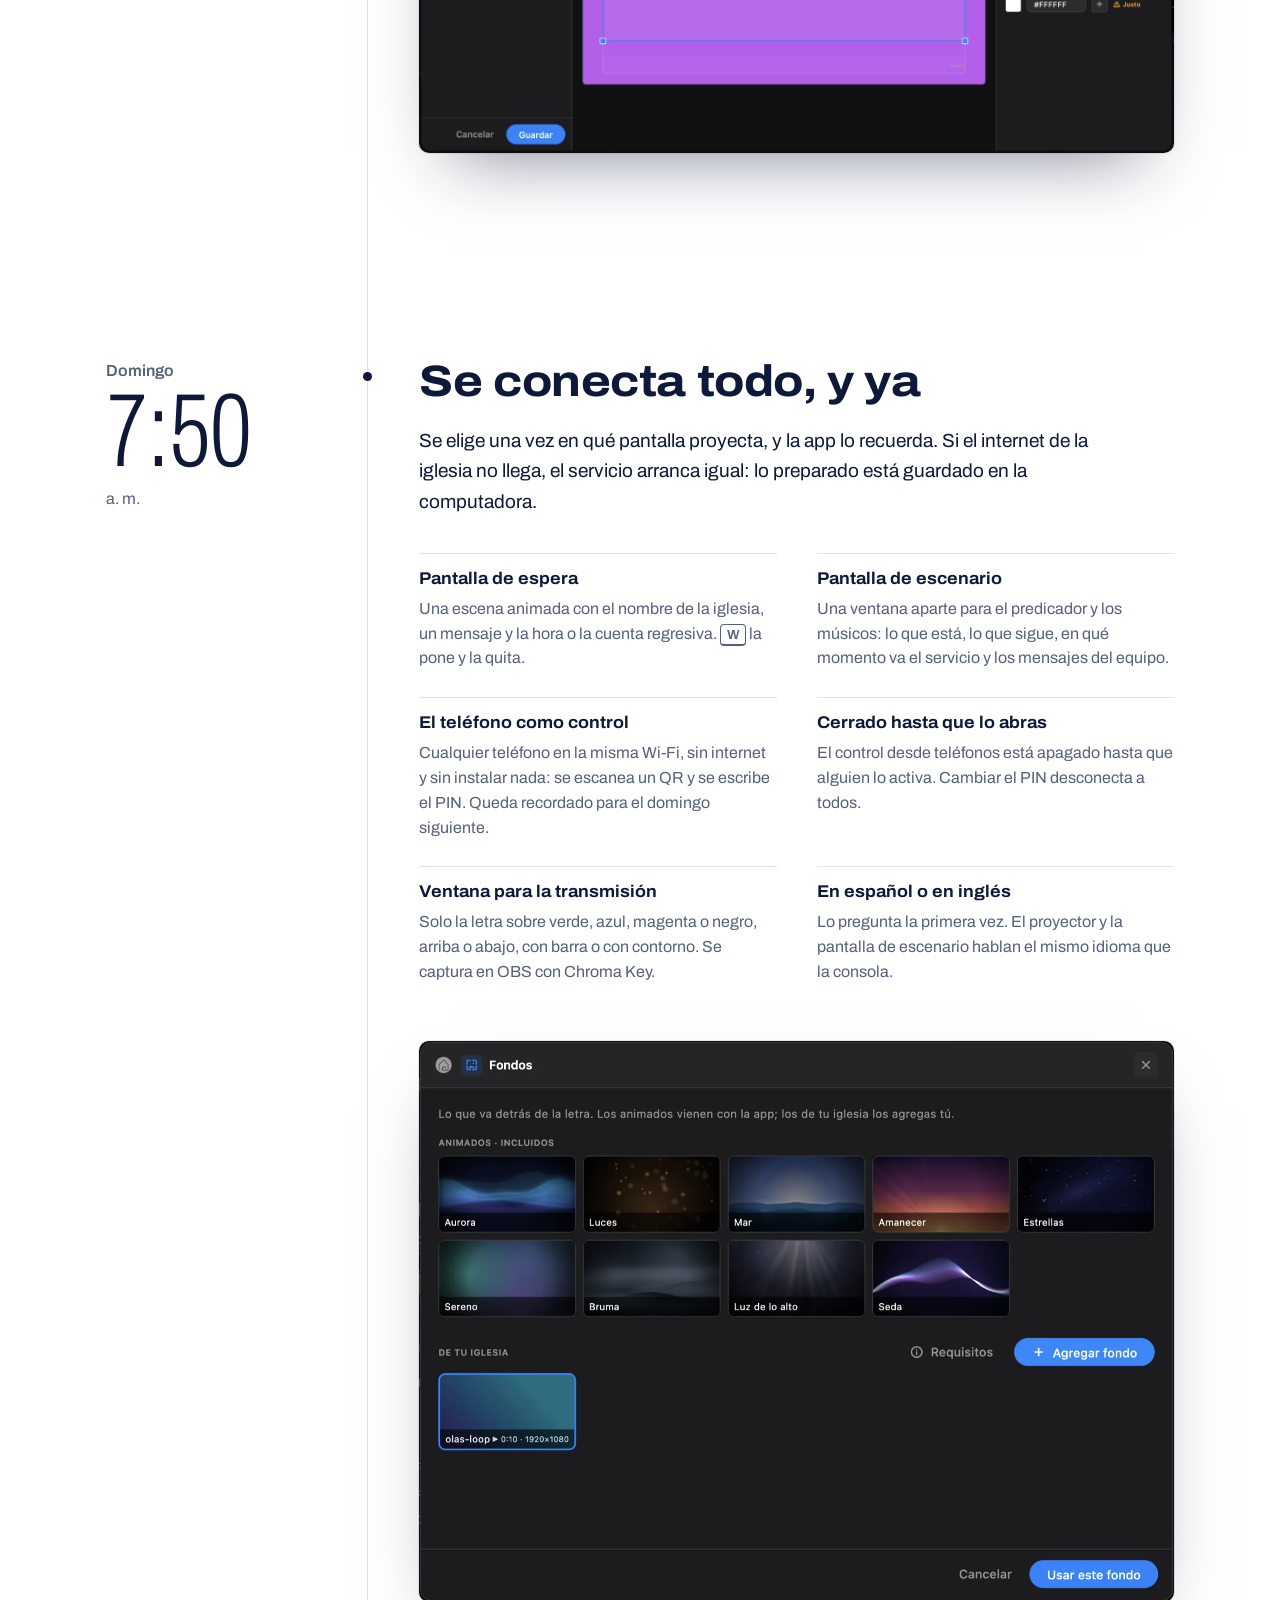
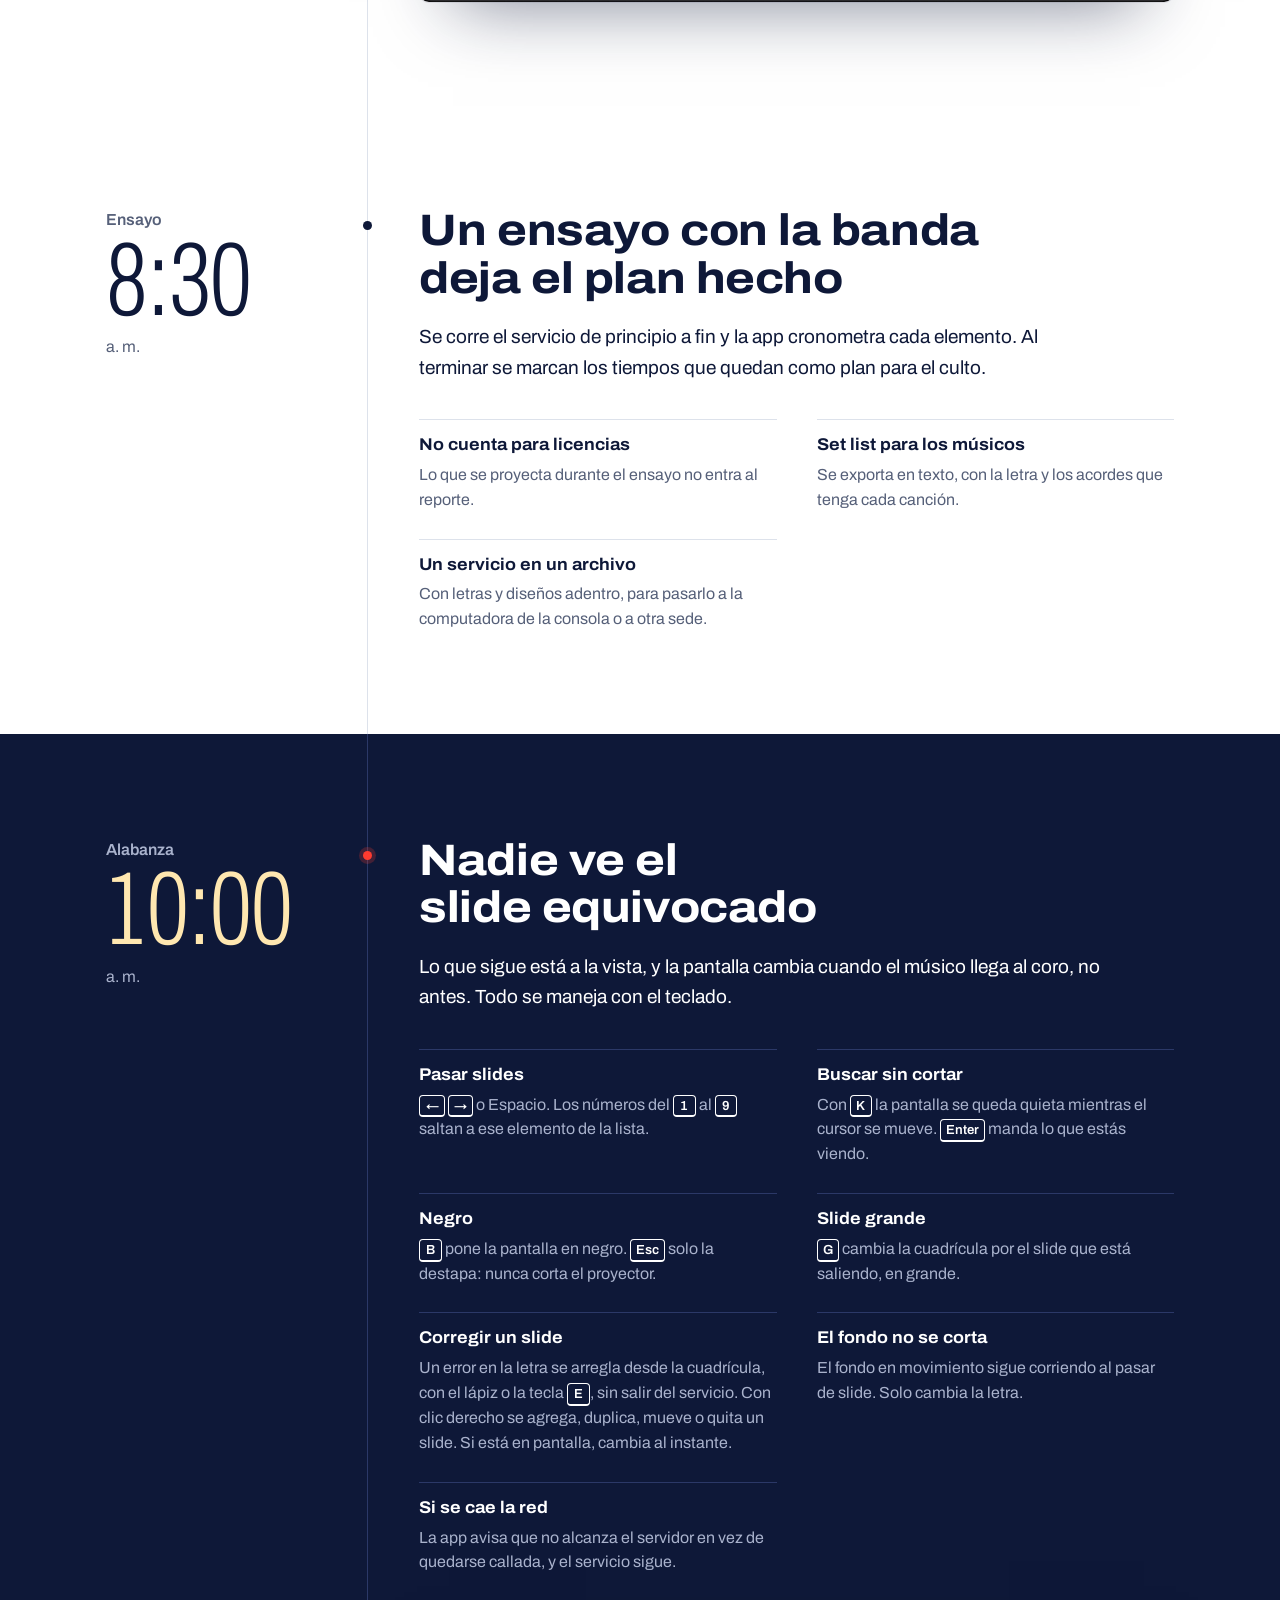
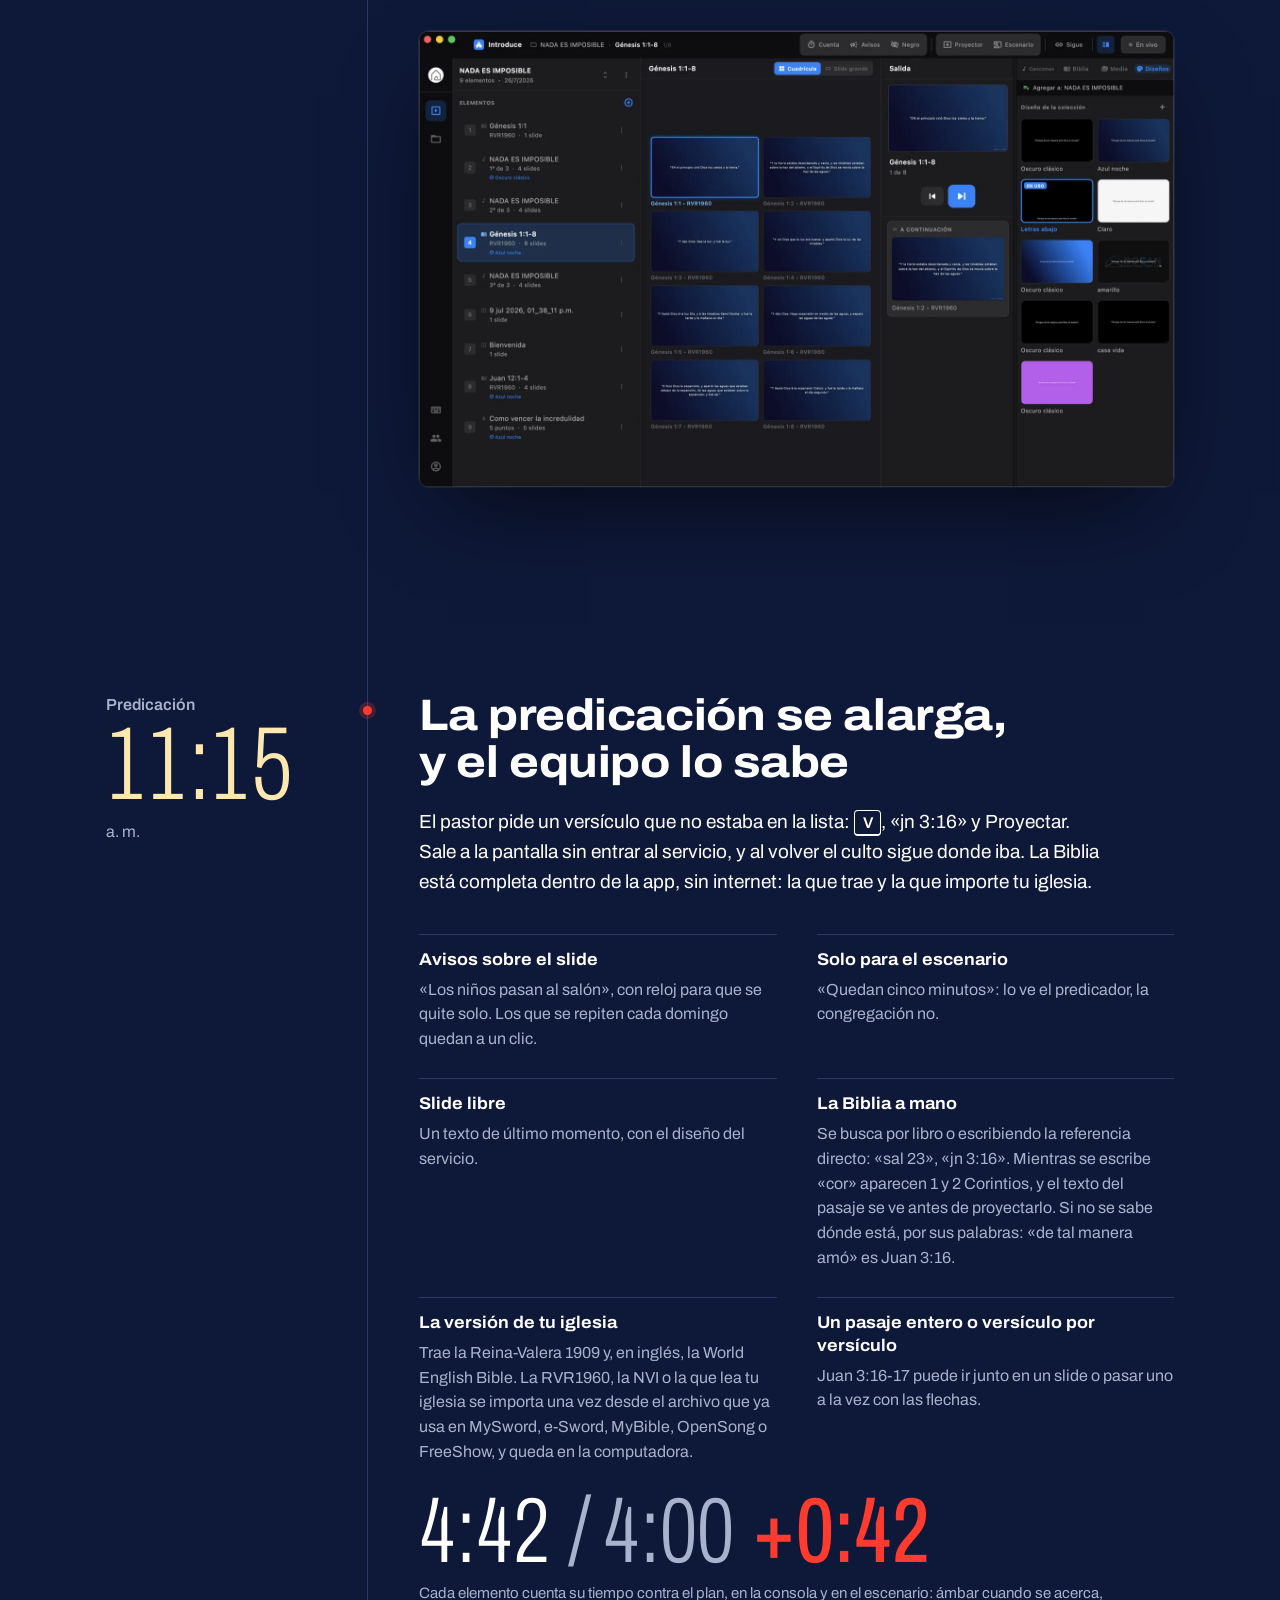
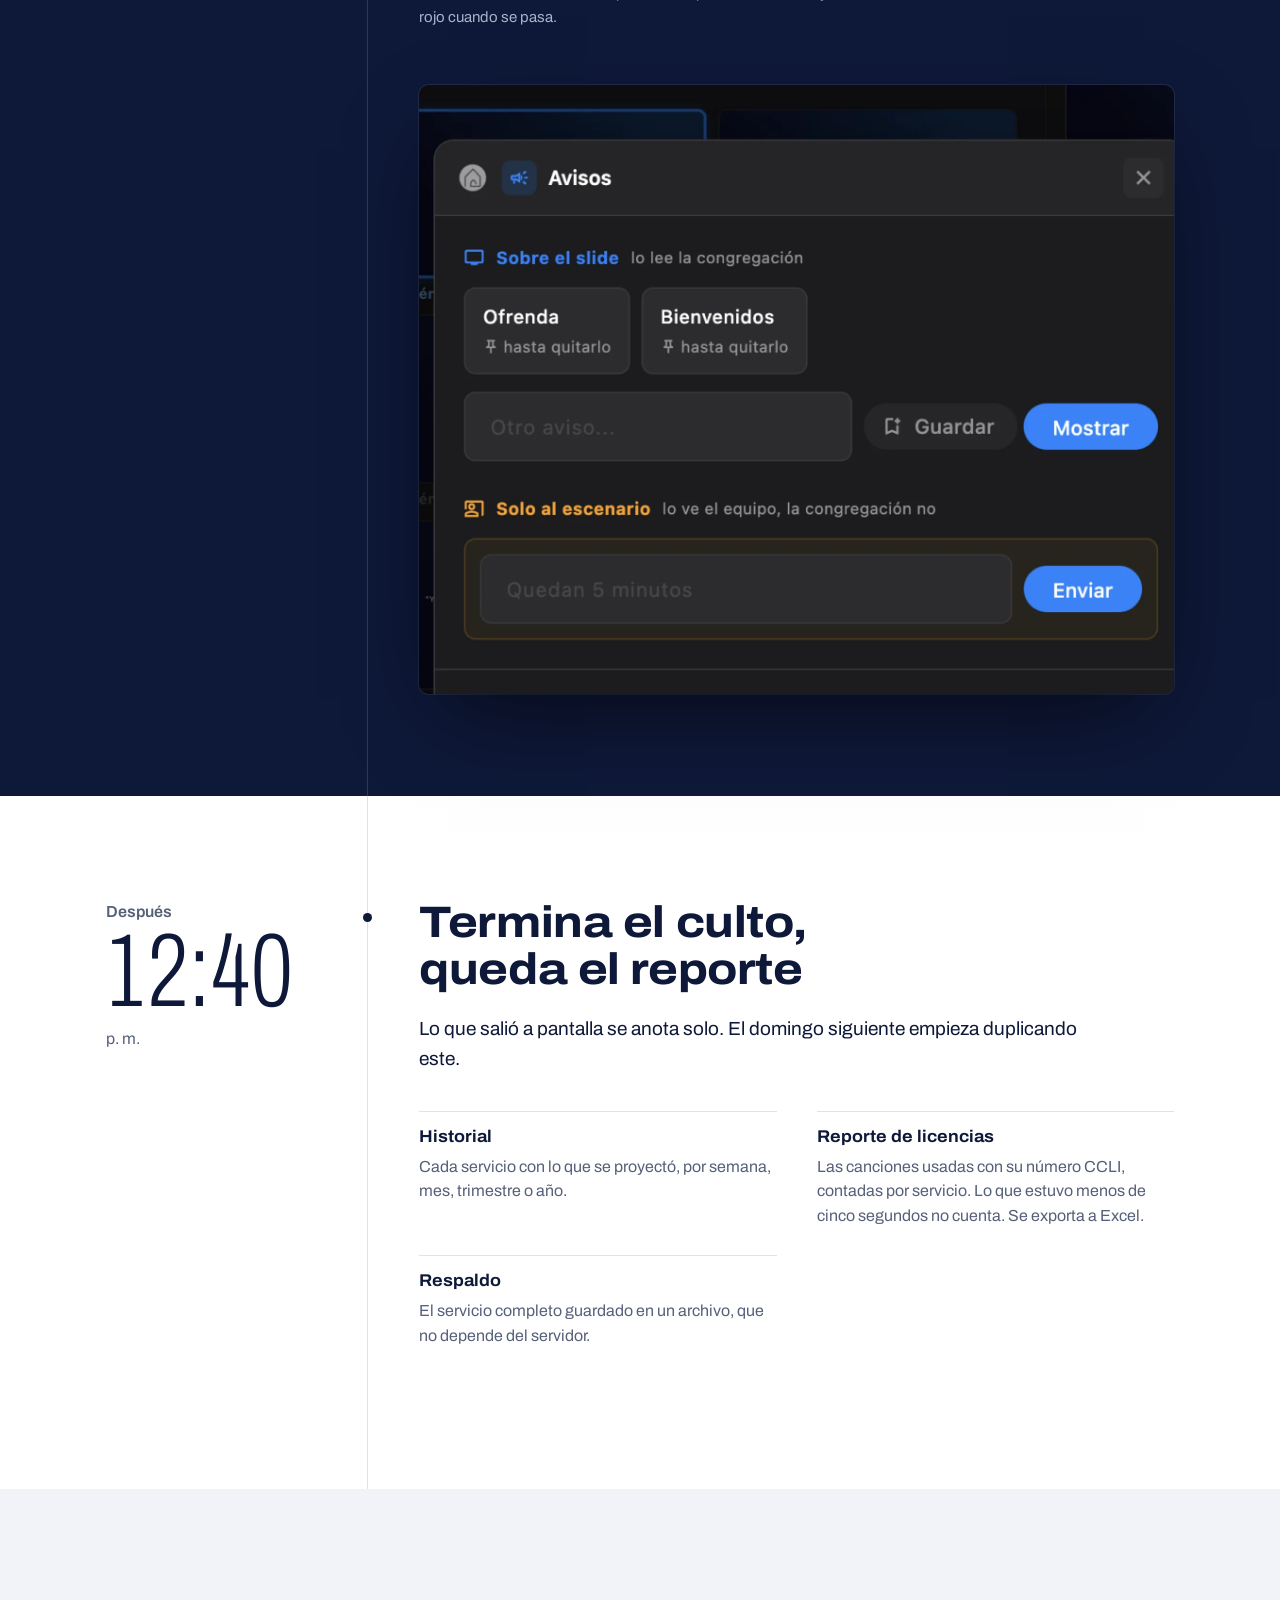
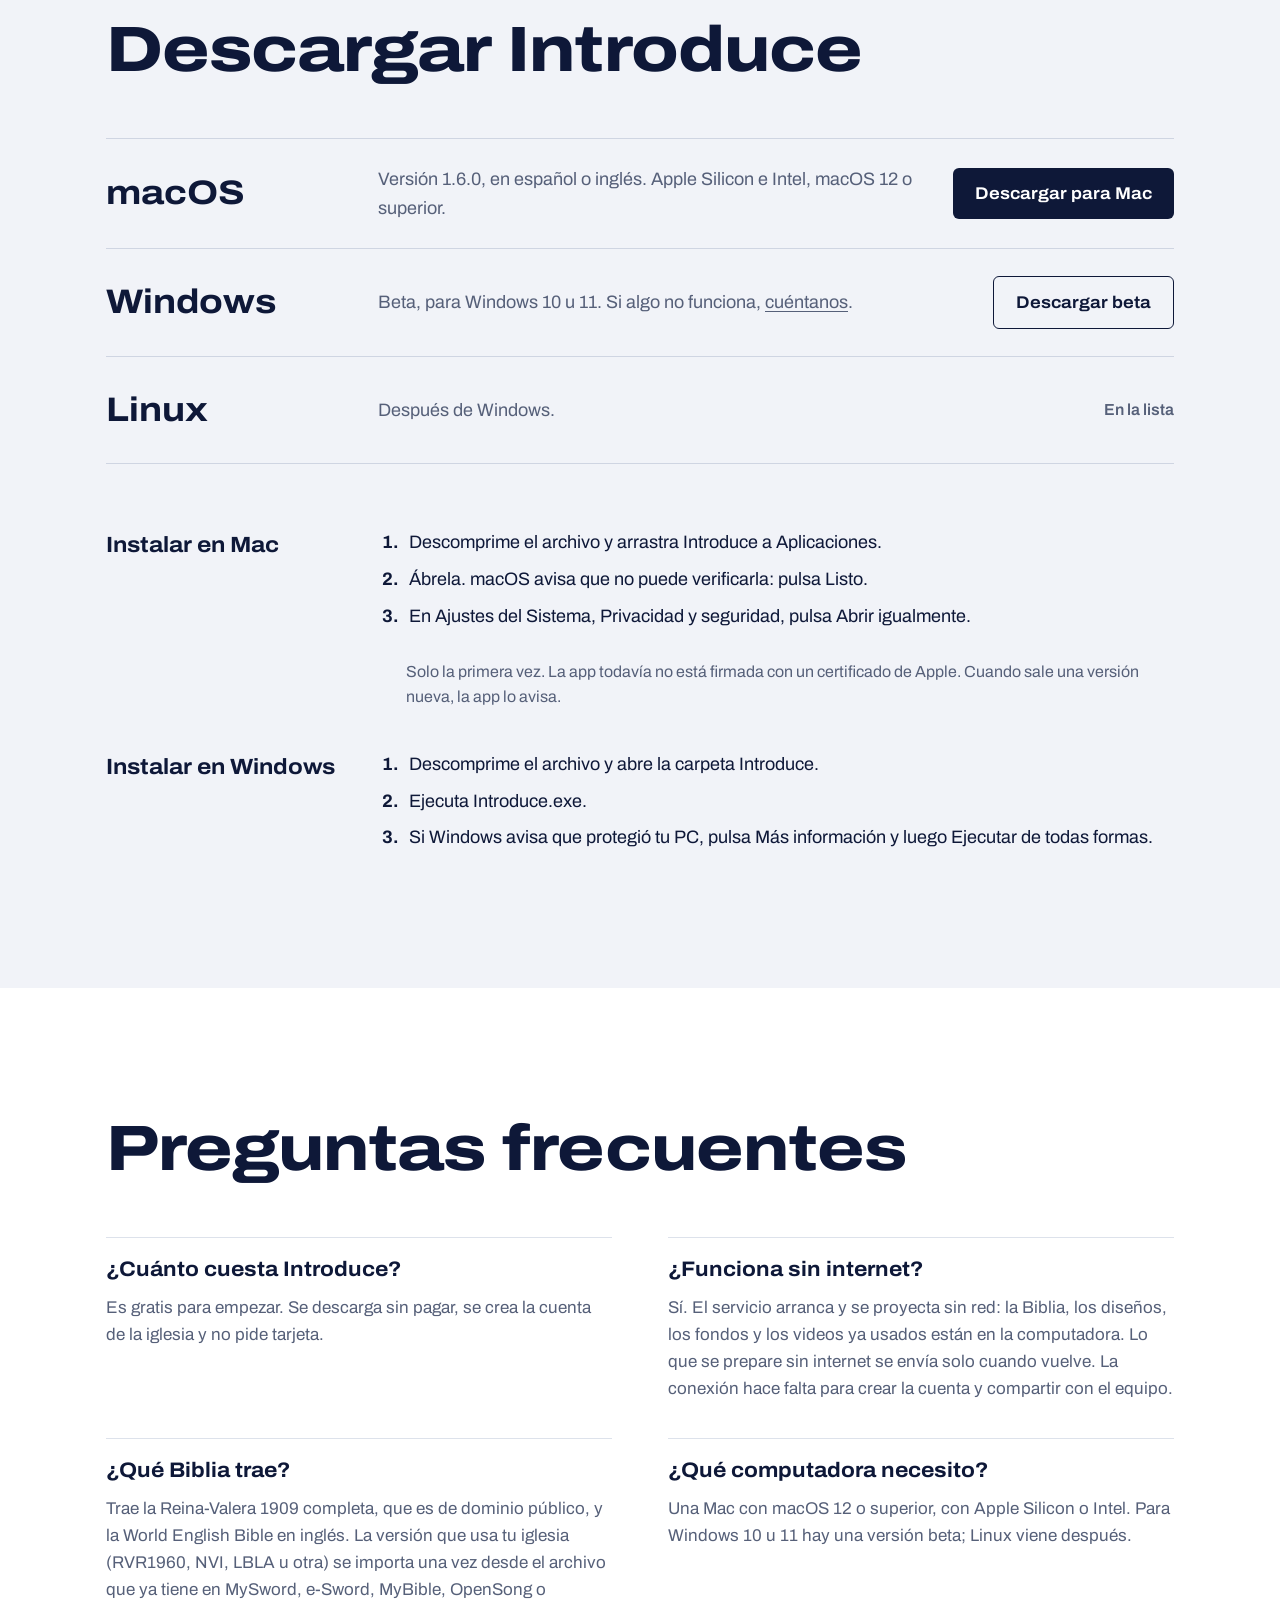
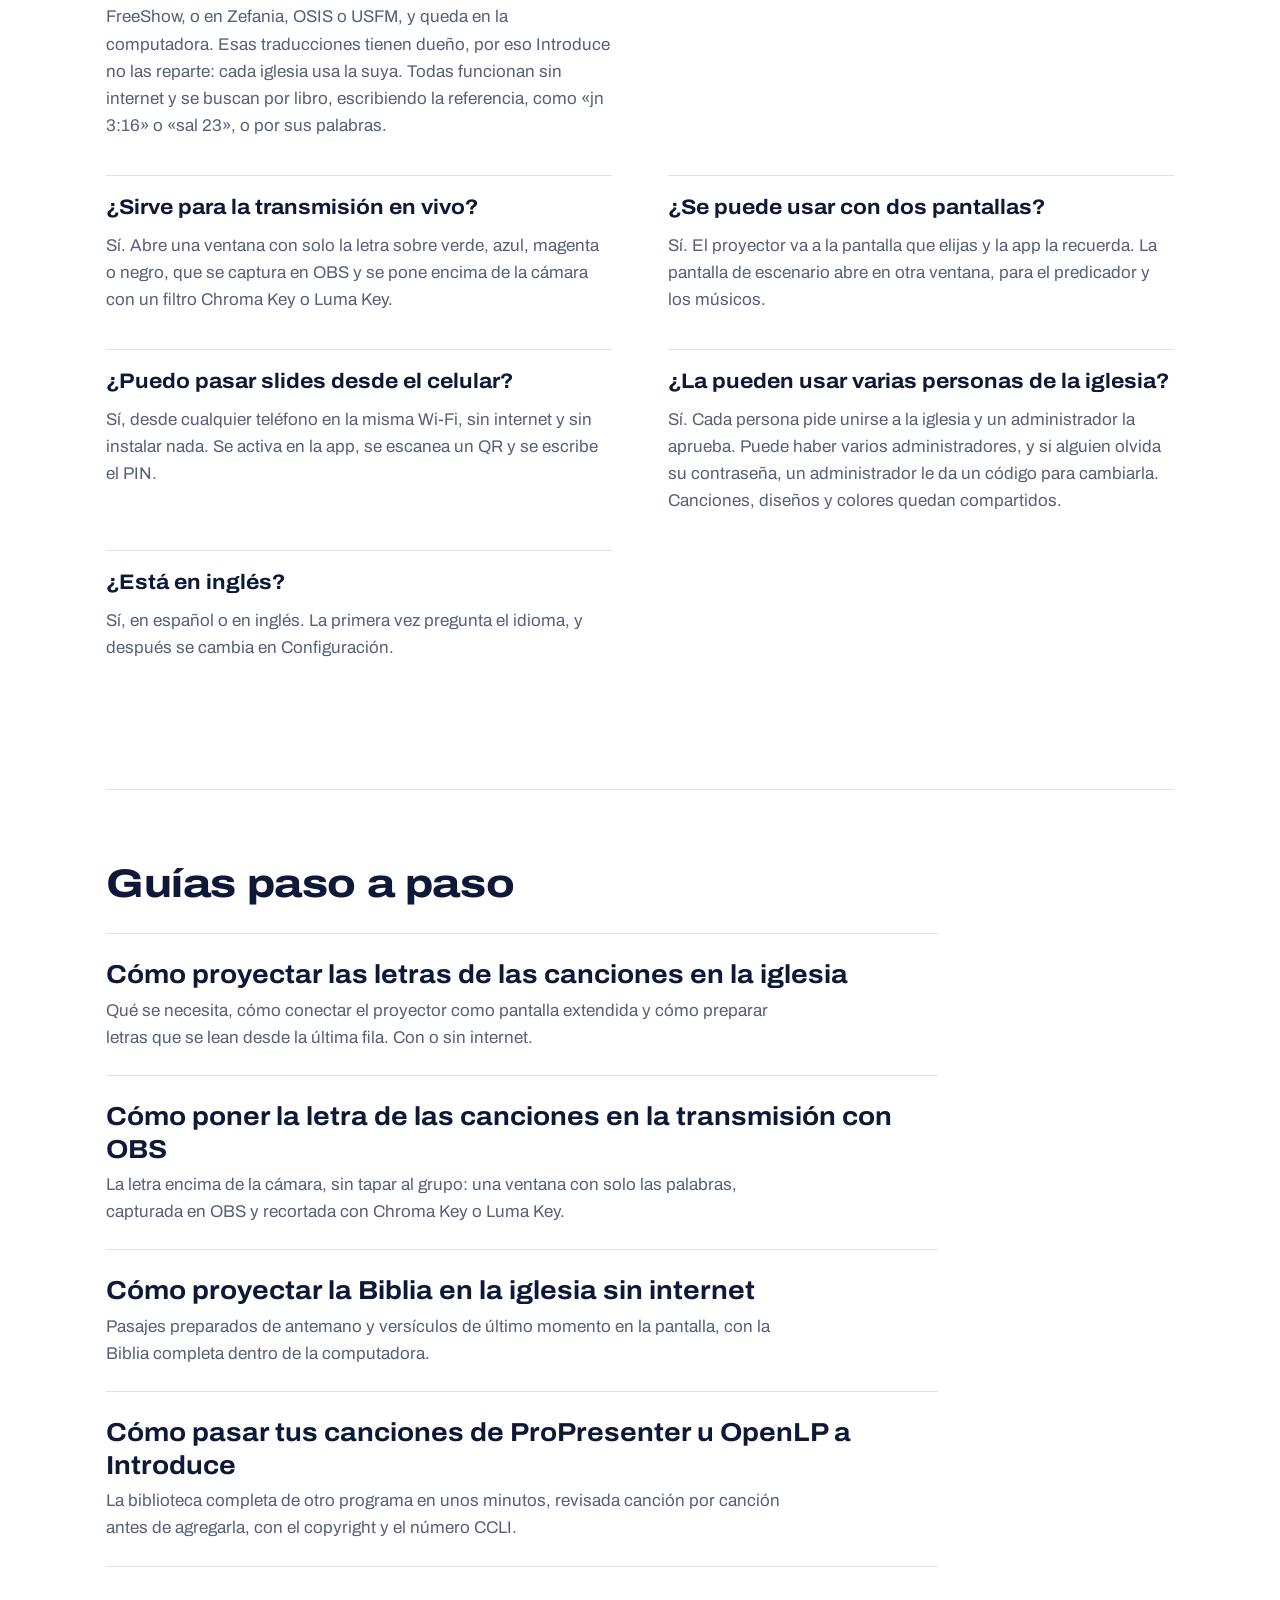
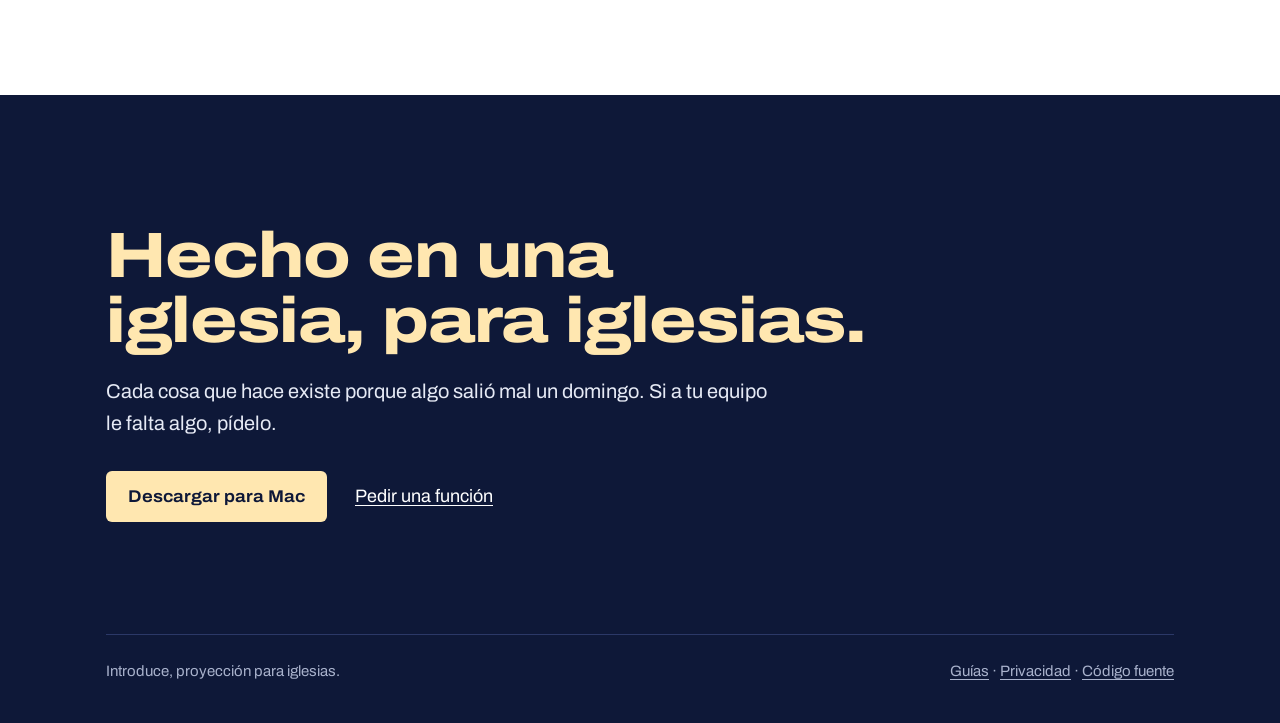
==== commit bdc078a7: "1.6.0: the outline the pastor sent, pasted in Both landings say 1.6.0, and the sermon entry says the" ====
--- a/index.html
+++ b/index.html
@@ -64,7 +64,7 @@
       "description": "Programa para proyectar letras, versículos, avisos y videos en la pantalla de la iglesia, con o sin internet.",
       "applicationCategory": "MultimediaApplication",
       "operatingSystem": "macOS 12+, Windows 10+",
-      "softwareVersion": "1.5.1",
+      "softwareVersion": "1.6.0",
       "inLanguage": [
         "es",
         "en"
@@ -236,7 +236,7 @@
             </div>
             <div>
               <dt>La predicación por puntos</dt>
-              <dd>Un título y sus puntos, cada uno en su propio slide. Se corrigen cuando el pastor cambia de idea, sin volver a escribirlos.</dd>
+              <dd>Un título y sus puntos, cada uno en su propio slide. El bosquejo que el pastor manda por WhatsApp se pega y queda armado, con los pasajes que nombra listos detrás. Se corrigen cuando cambia de idea, sin volver a escribirlos.</dd>
             </div>
             <div>
               <dt>Buscar todo con <kbd>⌘K</kbd></dt>
@@ -510,7 +510,7 @@
       <ul class="plataformas">
         <li>
           <span class="so">macOS</span>
-          <p class="detalle">Versión 1.5.1, en español o inglés. Apple Silicon e Intel, macOS 12 o superior.</p>
+          <p class="detalle">Versión 1.6.0, en español o inglés. Apple Silicon e Intel, macOS 12 o superior.</p>
           <a class="boton boton-tinta" href="/descargar/mac" rel="nofollow">Descargar para Mac</a>
         </li>
         <li>
